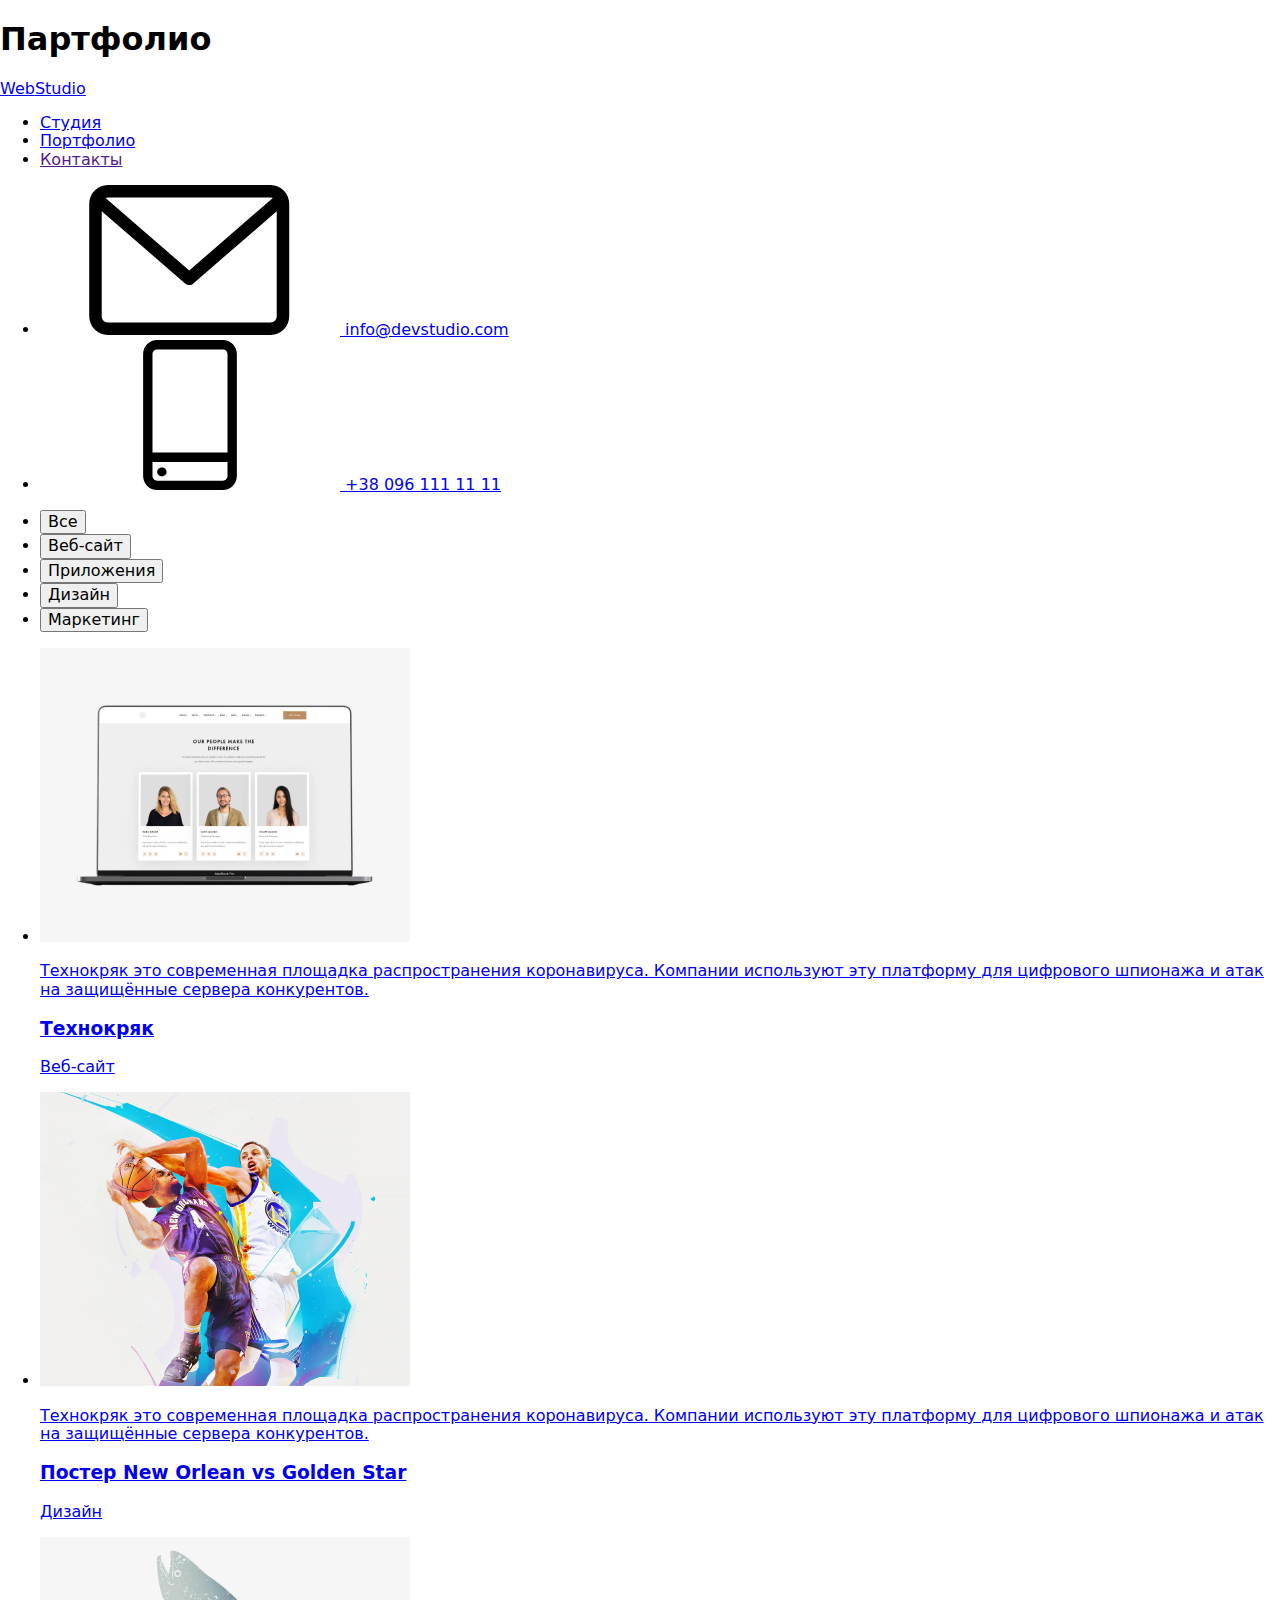
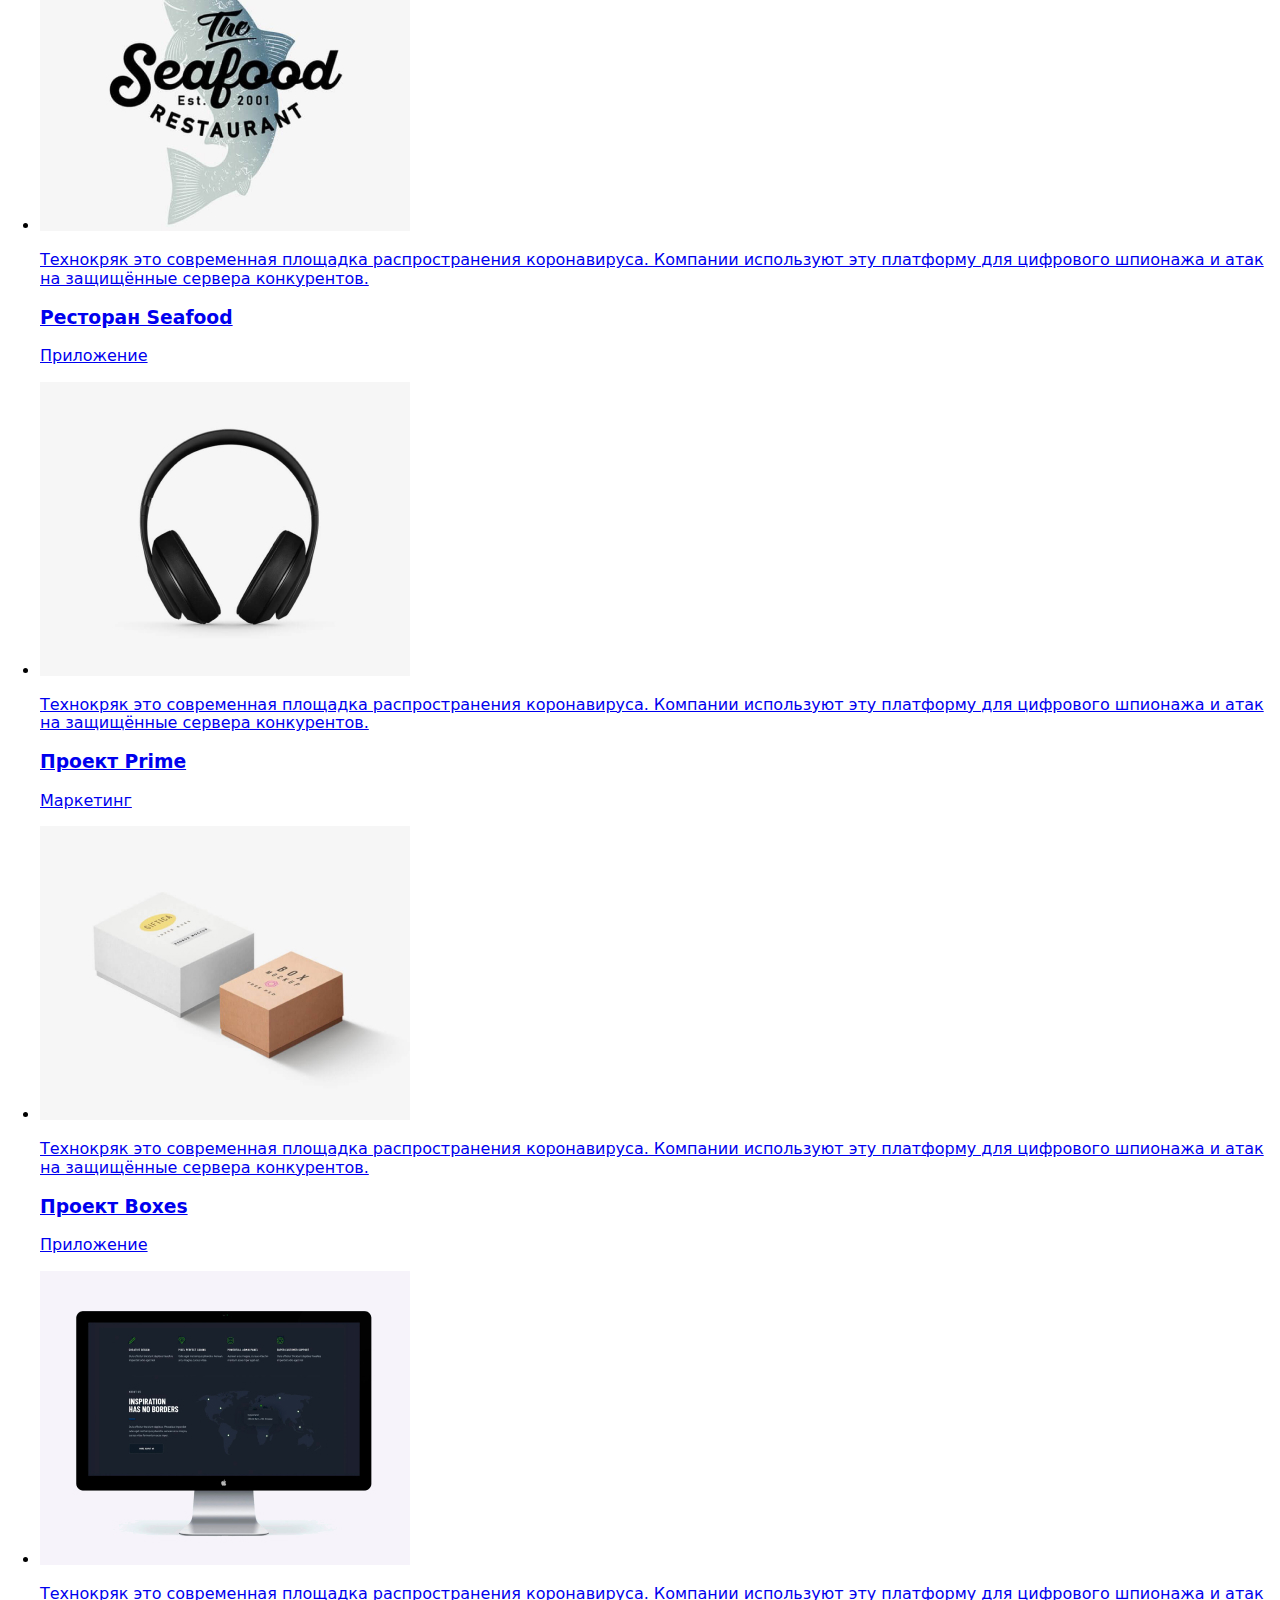
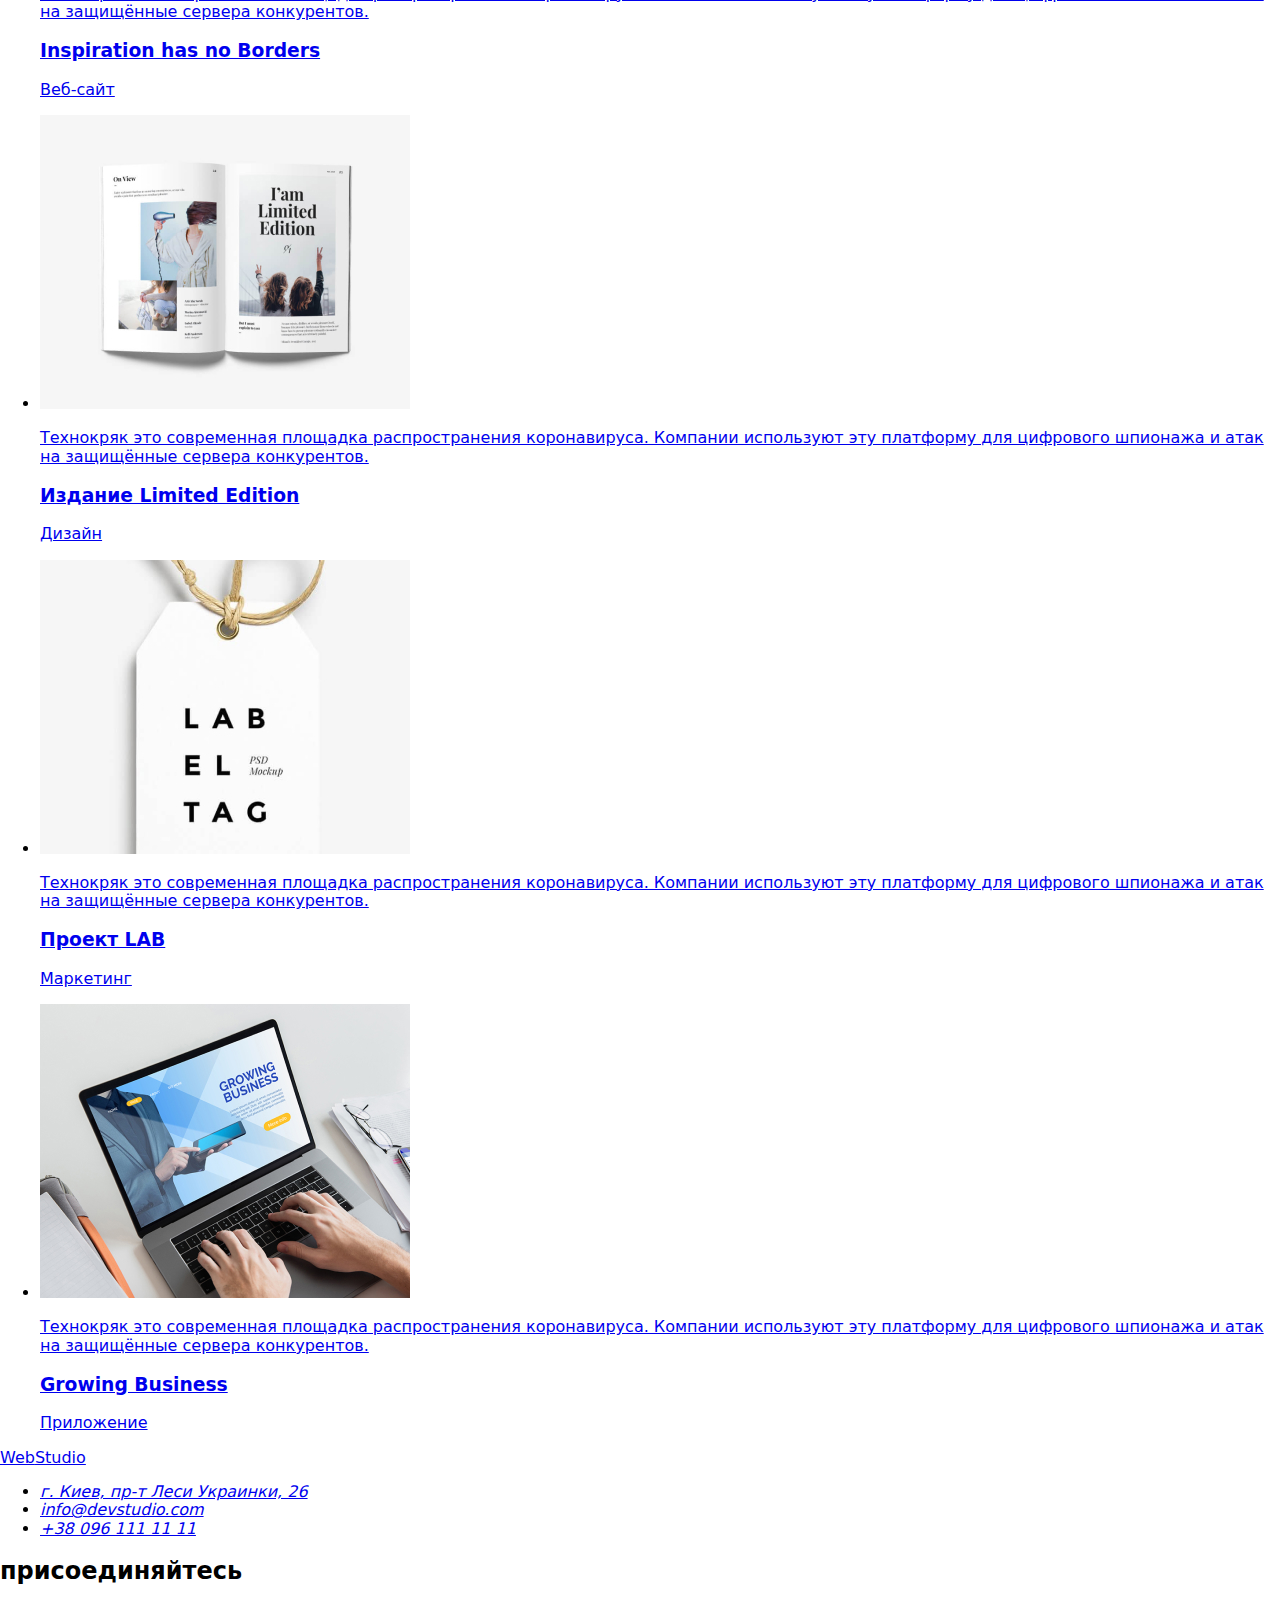
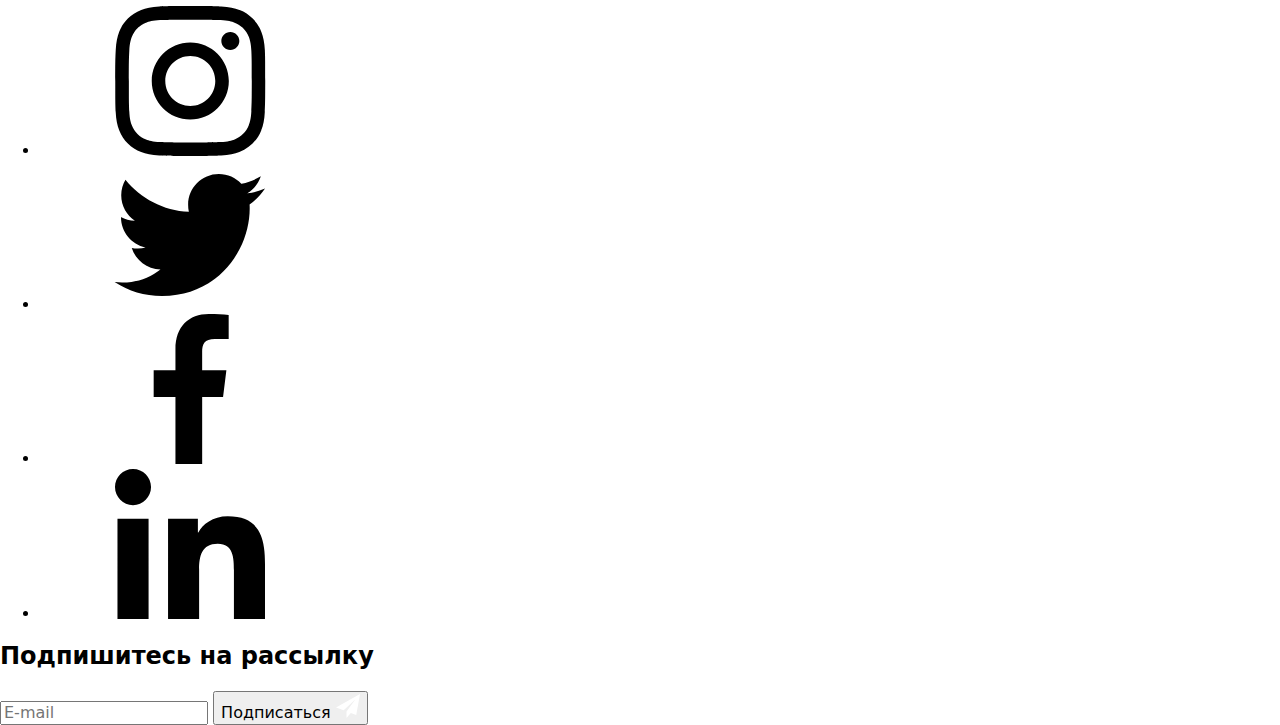
==== portfolio.html @ 93afac83 "1" ====
<!DOCTYPE html>
<html lang="ru">
  <head>
    <meta charset="UTF-8" />
    <meta http-equiv="X-UA-Compatible" content="IE=edge" />
    <meta name="viewport" content="width=device-width, initial-scale=1.0" />
    <title>Document</title>
    <link rel="preconnect" href="https://fonts.googleapis.com" />
    <link rel="preconnect" href="https://fonts.gstatic.com" crossorigin />
    <link
      href="https://fonts.googleapis.com/css2?family=Raleway:wght@700&family=Roboto:wght@400;500;700;900&display=swap"
      rel="stylesheet"
    />
    <link rel="preconnect" href="https://fonts.googleapis.com">
<link rel="preconnect" href="https://fonts.gstatic.com" crossorigin>
<link href="https://fonts.googleapis.com/css2?family=Raleway:wght@700&display=swap" rel="stylesheet">
<link rel="stylesheet" href="./Normalize/modern-normalize.css">
    <link rel="stylesheet" href="./CSS/nain.css" />
  </head>
  <body class="body">
        <!--golova-->
        <header class="header-p ">
          <div class="container-header" >
                <nav class="navigation">
        <h1 class="hide">Партфолио </h1>
        <a class="logo" href="./index.html">
          <span class="web_color">Web</span
          ><span class="web_color-a">Studio</span></a>
          <ul class="navig_sait list">
            <li class="head"><a href="./index.html">Студия</a></li>
            <li class="head border-b "><a href="./portfolio.html" class="navig-sait current">Портфолио</a></li>
            <li class="head"><a href="">Контакты</a></li>
          </ul>
          <ul class="contakts list">
            <div class="mail-phone">
            <li class="contakt">
              <a  href="info@devstudio.com">
                <svg class="head-svg-mail">
                  <use href="./image/symbol-defs-phone-mail.svg#icon-envelope"></use>
                </svg>
                info@devstudio.com</a>
            </li></div>
            <div class="mail-phone">
              <li class="contakt">
              <a href=":tel:+380961111111">
                <svg class="head-svg-phone">
                  <use href="./image/symbol-defs-phone-mail.svg#icon-smartphone"></use>
                </svg>
                +38 096 111 11 11</a>
            </li></div>
          </ul>
      </nav>
    </div>
    </header>
    <main>
      <!--навигация -->
      <section class="botton-image">
        <div class="container-button ">
          <ul class="botton-nav-portfolio list">
            <li><button  type="button" class="port-nav-oll bordr">Все</button></li>
            <li><button  type="button" class="port-nav-web bordr">Веб-сайт</button></li>
            <li><button  type="button" class="port-nav-application bordr">Приложения</button></li>
            <li><button  type="button" class="port-nav-design bordr">Дизайн</button></li>
            <li><button  type="button" class="port-nav-marketing bordr">Маркетинг</button></li>
          </ul>
        </div>
       <div class="container-img">
        <!--секция с картинками-->
        <ul class="imagi-partfolio list">
          <li class="other">
            <div>
            <a class="other-a" href="#">
                <div class="image-fone-portfolio"><img class="booton-image" src="./portfolio-img/img(3).jpg"
                alt=" откроытый ноутбук с открытой страничкой"
              /> 
              <p class="image-portfolio-list-a-p">
                  Технокряк это современная площадка
                   распространения коронавируса. 
                   Компании используют эту платформу
                    для цифрового шпионажа и атак на 
                    защищённые сервера конкурентов.</p> 
                
                          </div>
            <div class="image-div-red">
              <h3 class="name-img" >Технокряк</h3>
              <p>Веб-сайт</p></a
            ></div>
          </div>
          </li>
          <li class="other">
            <a class="other-a" href="#">
              <div class="image-fone-portfolio">
              <img class="booton-image" src="./portfolio-img/img(4).jpg"
                alt=" два баскетболиста с мячем"
              /><p class="image-portfolio-list-a-p">
                  Технокряк это современная площадка
                   распространения коронавируса. 
                   Компании используют эту платформу
                    для цифрового шпионажа и атак на 
                    защищённые сервера конкурентов.</p> </div>
              <div class="image-div-red"><h3 class="name-img" >Постер New Orlean vs Golden Star</h3>
              <p>Дизайн</p></a
            >
            </div>
          </li>
          <li class="other">
            <a class="other-a" href="#">
              <div class="image-fone-portfolio">
              <img class="booton-image" src="./portfolio-img/img(5).jpg" alt="рыба с надписями" />
<p class="image-portfolio-list-a-p">
                  Технокряк это современная площадка
                   распространения коронавируса. 
                   Компании используют эту платформу
                    для цифрового шпионажа и атак на 
                    защищённые сервера конкурентов.</p> </div>
              <div class="image-div-red"><h3 class="name-img" >Ресторан Seafood</h3>
              <p class="class-img">Приложение</p></a
            >
            </div>
          </li>
          <li class="other">
            <a class="other-a" href="#">
              <div class="image-fone-portfolio">
              <img class="booton-image"  src="./portfolio-img/img(6).jpg" alt="наушники" />
              <p class="image-portfolio-list-a-p">
                  Технокряк это современная площадка
                   распространения коронавируса. 
                   Компании используют эту платформу
                    для цифрового шпионажа и атак на 
                    защищённые сервера конкурентов.</p> </div>
              <div class="image-div-red">
                <h3 class="name-img" >Проект Prime</h3>
              <p class="class-img">Маркетинг</p></a
            >
            </div>
          </li>
          <li class="other">
            <a class="other-a" href="#">
              <div class="image-fone-portfolio">
              <img class="booton-image"  src="./portfolio-img/img(7).jpg" alt="две коробочки" />
<p class="image-portfolio-list-a-p">
                  Технокряк это современная площадка
                   распространения коронавируса. 
                   Компании используют эту платформу
                    для цифрового шпионажа и атак на 
                    защищённые сервера конкурентов.</p> </div>
             <div class="image-div-red">  <h3 class="name-img" >Проект Boxes</h3>
              <p class="class-img">Приложение</p></a
            >
            </div>
          </li>
          <li class="other">
            <a class="other-a" href="#">
              <div class="image-fone-portfolio">
              <img class="booton-image"  src="./portfolio-img/img(8).jpg" alt="включенный манитор" />
<p class="image-portfolio-list-a-p">
                  Технокряк это современная площадка
                   распространения коронавируса. 
                   Компании используют эту платформу
                    для цифрового шпионажа и атак на 
                    защищённые сервера конкурентов.</p> </div>
              <div class="image-div-red"><h3 class="name-img" >Inspiration has no Borders</h3>
              <p class="class-img">Веб-сайт</p></a
            >
            </div>
          </li>
          <li class="other">
            <a class="other-a" href="#">
              <div class="image-fone-portfolio">
              <img class="booton-image"  src="./portfolio-img/img(9).jpg" alt="открытая книжка" />
<p class="image-portfolio-list-a-p">
                  Технокряк это современная площадка
                   распространения коронавируса. 
                   Компании используют эту платформу
                    для цифрового шпионажа и атак на 
                    защищённые сервера конкурентов.</p> </div>
              <div class="image-div-red"><h3 class="name-img" >Издание Limited Edition</h3>
              <p class="class-img">Дизайн</p></a
            >
            </div>
          </li>
          <li class="other">
            <a class="other-a" href="#">
              <div class="image-fone-portfolio">
              <img   src="./portfolio-img/img(10).jpg" alt="бирка с надписью" />
              <p class="image-portfolio-list-a-p">
                  Технокряк это современная площадка
                   распространения коронавируса. 
                   Компании используют эту платформу
                    для цифрового шпионажа и атак на 
                    защищённые сервера конкурентов.</p> </div>
              <div class="image-div-red"><h3 class="name-img" >Проект LAB</h3>
              <p class="class-img">Маркетинг</p></a
            >
            </div>
          </li>
          <li class="other">
            <a class="other-a" href="#">
              <div class="image-fone-portfolio">
              <img class="booton-image" src="./portfolio-img/img(11).jpg"
                alt="на открытом ноутбуке набирают текст"
              /><p class="image-portfolio-list-a-p">
                  Технокряк это современная площадка
                   распространения коронавируса. 
                   Компании используют эту платформу
                    для цифрового шпионажа и атак на 
                    защищённые сервера конкурентов.</p> </div>
              <div class="image-div-red"><h3 class="name-img" >Growing Business</h3>
              <p class="class-img">Приложение</p></a
            >
            </div>
          </li>
        </ul>
      </div>
      </section>
    </main>
    <footer class="footer">
      <div class="container-footer">
      <div class="footer-adres">
        <a class="logo-fot" href="./index.html"
          ><span class="web_color">Web</span
          ><span class="web_color-b">Studio</span></a
        >
        <address class="adres-foot">
                    <ul class="footer-ul">
            <li class="adres-list">
              <a class="adress" href="г.Киев,пр-тЛесиУкраинки,26"
                >г. Киев, пр-т Леси Украинки, 26</a
              >
            </li>
            <li class="activ adres-list">
              <a class="mail" href="info@devstudio.com">info@devstudio.com</a>
            </li>
            <li class="activ">
              <a class="telephone" href=":tel:+380961111111"
                >+38 096 111 11 11</a
              >
            </li>
          </ul>
        </address>
      </div>
      <div class="social-network ">
        <h2 class="social-network-h2">присоединяйтесь</h2>
        <ul class="social-network-list">
          <li class="social-network-list-item">
            <a class="social-network-list-item-a" target="blanc" rel="noopener nofollow" href="https://www.instagram.com/?hl=ru">
              <svg class="social-network-list-item-svg">
                <use href="./image/symbol-defs-social-network-dark.svg#icon-instagram"></use>
              </svg>
            </a>
          </li>
          <li class="social-network-list-item">
            <a class="social-network-list-item-a" target="blanc" rel="noopener nofollow" href="https://twitter.com/?lang=ru">
              <svg class="social-network-list-item-svg">
                <use href="./image/symbol-defs-social-network-dark.svg#icon-twitter"></use>
              </svg>
            </a>
          </li>
          <li class="social-network-list-item">
            <a class="social-network-list-item-a" target="blanc" rel="noopener nofollow" href="https://www.facebook.com/">
              <svg class="social-network-list-item-svg">
                <use href="./image/symbol-defs-social-network-dark.svg#icon-facebook"></use>
              </svg>
            </a>
          </li>
          <li class="social-network-list-item">
            <a class="social-network-list-item-a" target="blanc" rel="noopener nofollow" href="https://ru.linkedin.com/">
              <svg class="social-network-list-item-svg">
                <use href="./image/symbol-defs-social-network-dark.svg#icon-linkedin"></use>
              </svg>
            </a>
          </li>
        </ul>
      </div>
      <div class="subscribe-to-the-newsletter">
        <h2 class="subscribe-to-the-newsletter-h2">Подпишитесь на рассылку</h2>
        <form  autocomplete="on">
          <input class="subscribe-to-the-newsletter-input" type="email" name="mail" id="mail" placeholder="E-mail">
          <label for="mail"> 
            <button class="subscribe-to-the-newsletter-button" type="button">Подписаться
             <svg class="subscribe-to-the-newsletter-svg" width="24px" height="24px">
               <use href="./image/symbol-defs-button-hover.svg#icon-icon-send-1"></use>
             </svg></button></label></form>
        
      </div>
        <!-- <ul class="social-network-list">
          <li class="social-network-iten">
            <button class="social-network-button">
              <svg class="social-network-svg" >
                <use href="./image/symbol-defs-social-network-dark.svg#icon-instagram"></use>
              </svg>
            </button>
          </li>
          <li class="social-network-iten">
            <button class="social-network-button">
              <svg class="social-network-svg ">
                <use href="./image/symbol-defs-social-network-dark.svg#icon-twitter"></use>
              </svg>
            </button>
          </li>
          <li class="social-network-iten">
            <button class="social-network-button">
              <svg class="social-network-svg ">
                <use href="./image/symbol-defs-social-network-dark.svg#icon-facebook"></use>
              </svg>
            </button>
          </li>
          <li class="social-network-iten">
            <button class="social-network-button">
              <svg class="social-network-svg ">
                <use href="./image/symbol-defs-social-network-dark.svg#icon-linkedin"></use>
              </svg>
            </button>
          </li>
        </ul> -->
      </div>
    </div> </footer>
  </body>
</html>
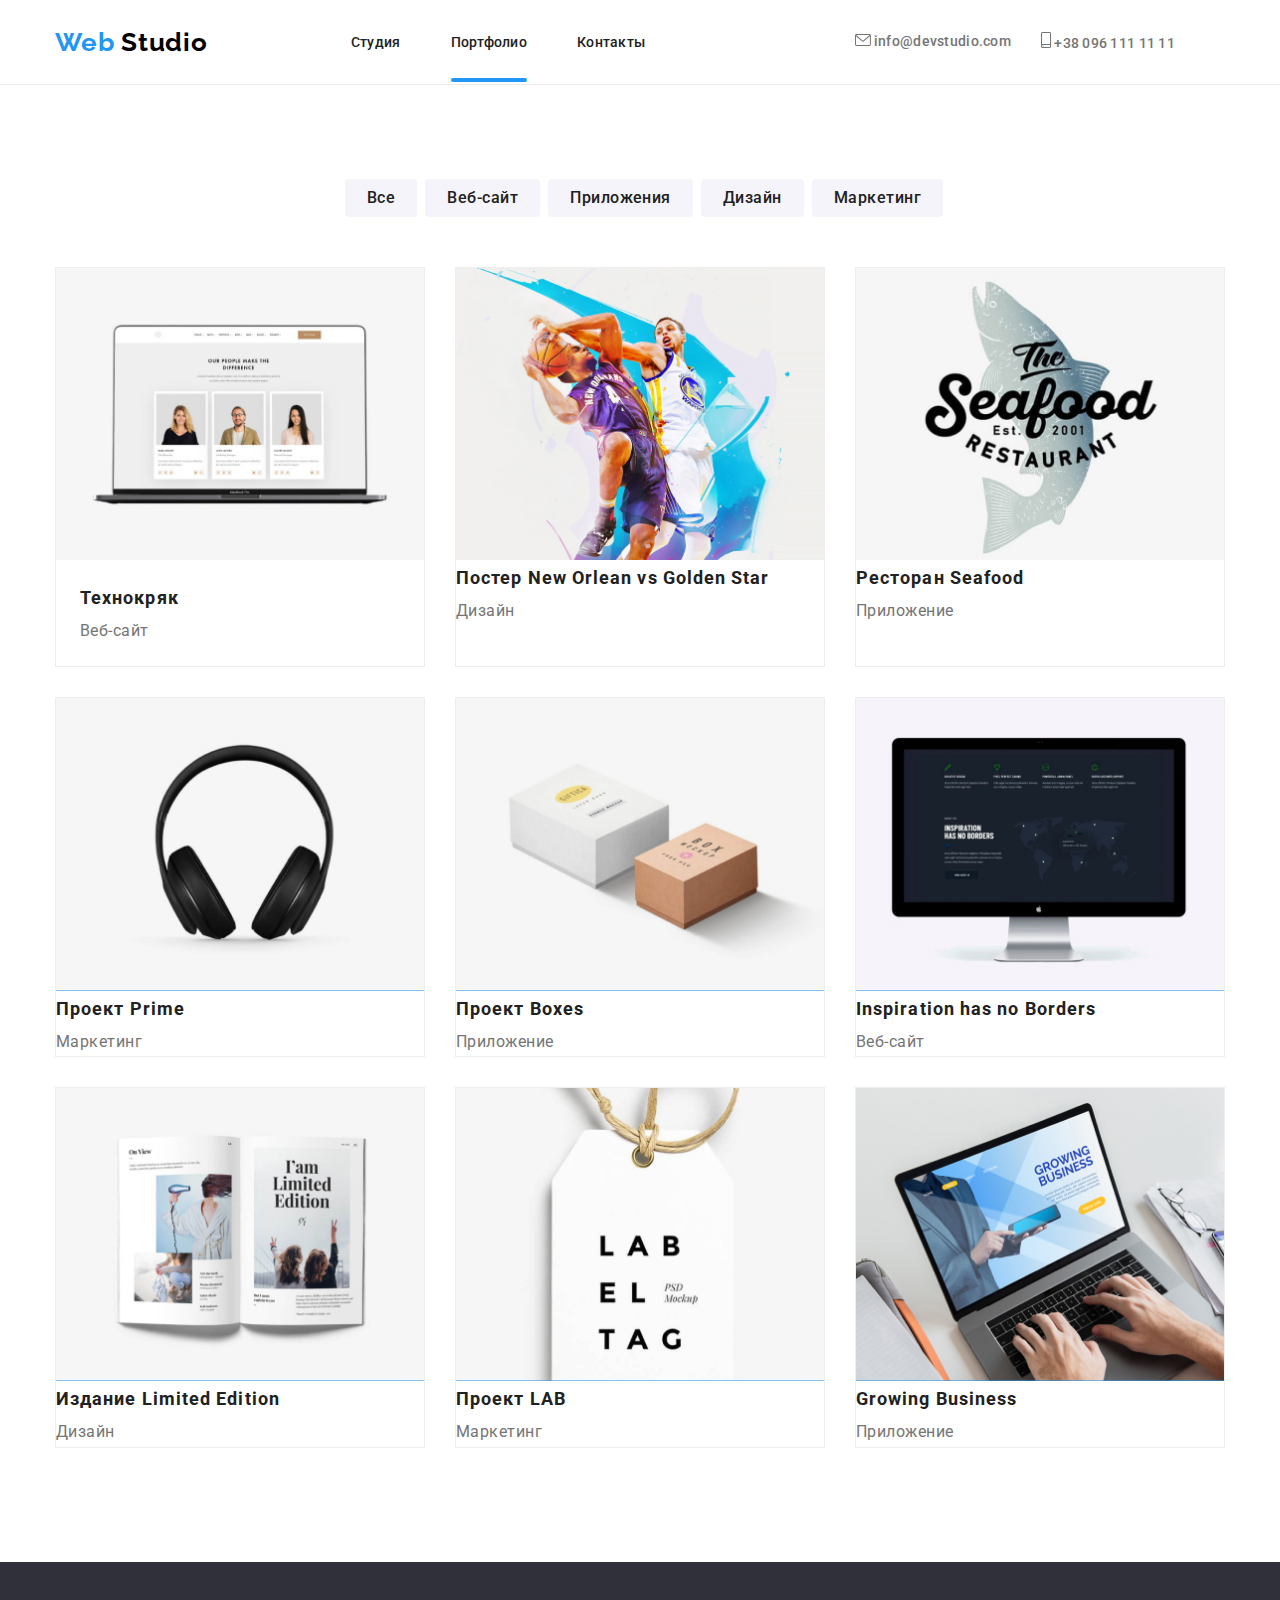
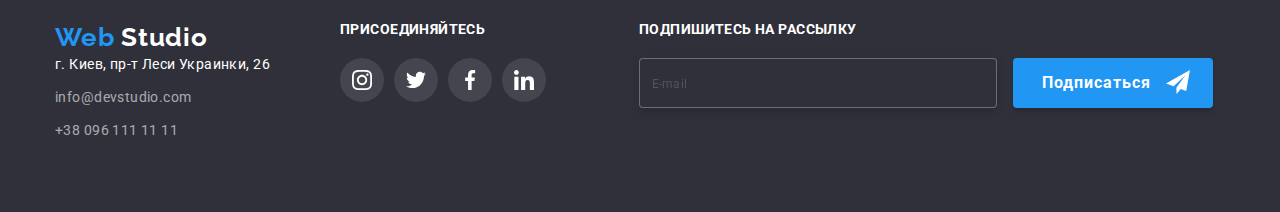
==== commit 98c6e35b: "5" ====
--- a/portfolio.html
+++ b/portfolio.html
@@ -15,35 +15,55 @@
 <link rel="preconnect" href="https://fonts.gstatic.com" crossorigin>
 <link href="https://fonts.googleapis.com/css2?family=Raleway:wght@700&display=swap" rel="stylesheet">
 <link rel="stylesheet" href="./Normalize/modern-normalize.css">
-    <link rel="stylesheet" href="./CSS/nain.css" />
+<link rel="stylesheet" href="./css/main.min.css">
+    
   </head>
   <body class="body">
         <!--golova-->
-        <header class="header-p ">
+                <header class="header_portfolio">
+                  <!-- class="header-p -->
           <div class="container-header" >
-                <nav class="navigation">
-        <h1 class="hide">Партфолио </h1>
-        <a class="logo" href="./index.html">
-          <span class="web_color">Web</span
-          ><span class="web_color-a">Studio</span></a>
-          <ul class="navig_sait list">
-            <li class="head"><a href="./index.html">Студия</a></li>
-            <li class="head border-b "><a href="./portfolio.html" class="navig-sait current">Портфолио</a></li>
-            <li class="head"><a href="">Контакты</a></li>
+             <!-- ccontainer-header -->
+                <nav class="header__navigation">
+                  <!-- class="navigation -->
+        <h1 class="header__hide">Партфолио </h1>
+        <!-- class="hide" -->
+        <a class="header__logo" href="./index.html">
+          <!-- class="logo" -->
+          <span class="logo__color">Web</span>
+          <!-- class="web_color" -->
+          <span class="logo__color-a">Studio</span></a>
+          <!-- class="web_color-a -->
+          <ul class="header__navigation-list list">
+            <!-- class="navig_sait list" -->
+            <li class="navigation-list__item"><a href="./index.html">Студия</a></li>
+            <!-- class="head" -->
+            <li class="navigation-list__item border-a "><a href="./portfolio.html" class="navig-sait current">Портфолио</a></li>
+            <!-- class="head border-b "><" -->
+            <li class="navigation-list__item"><a href="">Контакты</a></li>
+            <!-- class="head" -->
           </ul>
-          <ul class="contakts list">
-            <div class="mail-phone">
-            <li class="contakt">
+
+          <ul class="header-contakts__list list">
+            <!-- class="contakts list" -->
+            <div class="contakts__wrapper">
+              <!-- class="mail-phone" -->
+            <li class="header-contakts__contakt-item">
+              <!-- class="contakt" -->
               <a  href="info@devstudio.com">
                 <svg class="head-svg-mail">
+                  <!-- class="head-svg-mail" -->
                   <use href="./image/symbol-defs-phone-mail.svg#icon-envelope"></use>
                 </svg>
                 info@devstudio.com</a>
             </li></div>
-            <div class="mail-phone">
-              <li class="contakt">
+            <div class="contakts__wrapper">
+              <!-- class="mail-phone" -->
+              <li  class="header-contakts__contakt-item">
+                <!-- class="contakt" -->
               <a href=":tel:+380961111111">
                 <svg class="head-svg-phone">
+                  <!-- class="head-svg-phone" -->
                   <use href="./image/symbol-defs-phone-mail.svg#icon-smartphone"></use>
                 </svg>
                 +38 096 111 11 11</a>
@@ -54,26 +74,39 @@
     </header>
     <main>
       <!--навигация -->
-      <section class="botton-image">
-        <div class="container-button ">
-          <ul class="botton-nav-portfolio list">
-            <li><button  type="button" class="port-nav-oll bordr">Все</button></li>
-            <li><button  type="button" class="port-nav-web bordr">Веб-сайт</button></li>
-            <li><button  type="button" class="port-nav-application bordr">Приложения</button></li>
-            <li><button  type="button" class="port-nav-design bordr">Дизайн</button></li>
-            <li><button  type="button" class="port-nav-marketing bordr">Маркетинг</button></li>
-          </ul>
+      <section class="section__filter-button">
+        <!-- class="botton-image" -->
+        <div class="container-filter-button">
+          <!-- class="container-button " -->
+          <ul class="filter-button__list list">
+            <!-- class="botton-nav-portfolio list" -->
+            <li ><button  type="button" class="filter-button__item border">Все</button></li>
+            <li ><button  type="button" class="filter-button__item border">Веб-сайт</button></li>
+            <li><button  type="button" class="filter-button__item border">Приложения</button></li>
+            <li ><button  type="button" class="filter-button__item border">Дизайн</button></li>
+            <li ><button  type="button" class="filter-button__item border">Маркетинг</button></li>
+                      </ul>
         </div>
-       <div class="container-img">
+       <div class="container-cartridge">
+        <!-- class="container-img" -->
         <!--секция с картинками-->
-        <ul class="imagi-partfolio list">
-          <li class="other">
-            <div>
-            <a class="other-a" href="#">
-                <div class="image-fone-portfolio"><img class="booton-image" src="./portfolio-img/img(3).jpg"
+        <ul class="cartridge__list list">
+          <!-- class="imagi-partfolio list" -->
+          <li class="cartridge__item">
+            <!-- class="other" -->
+            <div> 
+            <a class="cartridge__link" href="#">
+              <!-- class="other-a"  -->
+                <div class="image-fone-portfolio">
+                  <!-- class="image-fone-portfolio" -->
+                  <img class="cartridge__picture" 
+                
+                  src="./portfolio-img/img(3).jpg"
                 alt=" откроытый ноутбук с открытой страничкой"
               /> 
-              <p class="image-portfolio-list-a-p">
+              <!--      <img class="booton-image"   -->
+              <p class="cartridge__text">
+                <!-- class="image-portfolio-list-a-p" -->
                   Технокряк это современная площадка
                    распространения коронавируса. 
                    Компании используют эту платформу
@@ -81,132 +114,216 @@
                     защищённые сервера конкурентов.</p> 
                 
                           </div>
-            <div class="image-div-red">
-              <h3 class="name-img" >Технокряк</h3>
-              <p>Веб-сайт</p></a
+            <div class="image__div">
+              <!-- class="image-div-red" -->
+              <h3 class="cartridge__name" 
+              >Технокряк</h3>
+              <!-- <h3 class="name-img"  -->
+              <p class="ccartridge-picture__text" >Веб-сайт</p></a
             ></div>
           </div>
           </li>
-          <li class="other">
-            <a class="other-a" href="#">
-              <div class="image-fone-portfolio">
-              <img class="booton-image" src="./portfolio-img/img(4).jpg"
+          <li class="cartridge__item">
+            <!-- class="other" -->
+            <a class="cartridge__link" href="#">
+              <!-- class="other-a" -->
+              <div class="image-fone-portfolio">
+                <!-- class="image-fone-portfolio" -->
+              <img class="cartridge__picture" src="./portfolio-img/img(4).jpg"
                 alt=" два баскетболиста с мячем"
-              /><p class="image-portfolio-list-a-p">
-                  Технокряк это современная площадка
-                   распространения коронавируса. 
-                   Компании используют эту платформу
-                    для цифрового шпионажа и атак на 
-                    защищённые сервера конкурентов.</p> </div>
-              <div class="image-div-red"><h3 class="name-img" >Постер New Orlean vs Golden Star</h3>
-              <p>Дизайн</p></a
-            >
-            </div>
-          </li>
-          <li class="other">
-            <a class="other-a" href="#">
-              <div class="image-fone-portfolio">
-              <img class="booton-image" src="./portfolio-img/img(5).jpg" alt="рыба с надписями" />
-<p class="image-portfolio-list-a-p">
-                  Технокряк это современная площадка
-                   распространения коронавируса. 
-                   Компании используют эту платформу
-                    для цифрового шпионажа и атак на 
-                    защищённые сервера конкурентов.</p> </div>
-              <div class="image-div-red"><h3 class="name-img" >Ресторан Seafood</h3>
-              <p class="class-img">Приложение</p></a
-            >
-            </div>
-          </li>
-          <li class="other">
-            <a class="other-a" href="#">
-              <div class="image-fone-portfolio">
-              <img class="booton-image"  src="./portfolio-img/img(6).jpg" alt="наушники" />
-              <p class="image-portfolio-list-a-p">
-                  Технокряк это современная площадка
-                   распространения коронавируса. 
-                   Компании используют эту платформу
-                    для цифрового шпионажа и атак на 
-                    защищённые сервера конкурентов.</p> </div>
-              <div class="image-div-red">
-                <h3 class="name-img" >Проект Prime</h3>
-              <p class="class-img">Маркетинг</p></a
-            >
-            </div>
-          </li>
-          <li class="other">
-            <a class="other-a" href="#">
-              <div class="image-fone-portfolio">
-              <img class="booton-image"  src="./portfolio-img/img(7).jpg" alt="две коробочки" />
-<p class="image-portfolio-list-a-p">
-                  Технокряк это современная площадка
-                   распространения коронавируса. 
-                   Компании используют эту платформу
-                    для цифрового шпионажа и атак на 
-                    защищённые сервера конкурентов.</p> </div>
-             <div class="image-div-red">  <h3 class="name-img" >Проект Boxes</h3>
-              <p class="class-img">Приложение</p></a
-            >
-            </div>
-          </li>
-          <li class="other">
-            <a class="other-a" href="#">
-              <div class="image-fone-portfolio">
-              <img class="booton-image"  src="./portfolio-img/img(8).jpg" alt="включенный манитор" />
-<p class="image-portfolio-list-a-p">
-                  Технокряк это современная площадка
-                   распространения коронавируса. 
-                   Компании используют эту платформу
-                    для цифрового шпионажа и атак на 
-                    защищённые сервера конкурентов.</p> </div>
-              <div class="image-div-red"><h3 class="name-img" >Inspiration has no Borders</h3>
-              <p class="class-img">Веб-сайт</p></a
-            >
-            </div>
-          </li>
-          <li class="other">
-            <a class="other-a" href="#">
-              <div class="image-fone-portfolio">
-              <img class="booton-image"  src="./portfolio-img/img(9).jpg" alt="открытая книжка" />
-<p class="image-portfolio-list-a-p">
-                  Технокряк это современная площадка
-                   распространения коронавируса. 
-                   Компании используют эту платформу
-                    для цифрового шпионажа и атак на 
-                    защищённые сервера конкурентов.</p> </div>
-              <div class="image-div-red"><h3 class="name-img" >Издание Limited Edition</h3>
-              <p class="class-img">Дизайн</p></a
-            >
-            </div>
-          </li>
-          <li class="other">
-            <a class="other-a" href="#">
-              <div class="image-fone-portfolio">
+              />
+              <!-- <img class="booton-image" -->
+              <p class="cartridge__text">
+                <!-- class="image-portfolio-list-a-p" -->
+                  Технокряк это современная площадка
+                   распространения коронавируса. 
+                   Компании используют эту платформу
+                    для цифрового шпионажа и атак на 
+                    защищённые сервера конкурентов.</p> </div>
+              <div class="image-div-red">
+                <!-- class="image-div-red" -->
+                <h3 class="cartridge__name" >Постер New Orlean vs Golden Star</h3>
+                <!-- class="name-img" -->
+              <p class="ccartridge-picture__text">Дизайн</p>
+                <!-- class="class-img" -->
+              </a
+            >
+            </div>
+          </li>
+          <li class="cartridge__item">
+            <!-- class="other" -->
+            <a class="cartridge__link" href="#">
+              <!-- class="other-a" -->
+              <div class="image-fone-portfolio">
+                <!-- class="image-fone-portfolio" -->
+              <img class="cartridge__picture" src="./portfolio-img/img(5).jpg" alt="рыба с надписями" />
+              <!-- <img class="booton-image" -->
+                 <p class="cartridge__text">
+                  <!-- class="image-portfolio-list-a-p" -->
+                  Технокряк это современная площадка
+                   распространения коронавируса. 
+                   Компании используют эту платформу
+                    для цифрового шпионажа и атак на 
+                    защищённые сервера конкурентов.</p> </div>
+              <div class="image-div-red">
+                <!-- class="image-div-red" -->
+                <h3 class="cartridge__name" >
+                  <!-- class="name-img"  -->
+                  Ресторан Seafood</h3>
+              <p class="ccartridge-picture__text">
+                <!-- class="class-img" -->
+                Приложение</p></a
+            >
+            </div>
+          </li>
+          <li class="cartridge__item"> 
+            <!-- class="other"            -->
+            <a class="cartridge__link" href="#">
+              <!-- class="other-a" -->
+              <div class="image-fone-portfolio">
+                <!-- class="image-fone-portfolio" -->
+              <img class="cartridge__picture"  src="./portfolio-img/img(6).jpg" alt="наушники" />
+              <!-- class="booton-image"  -->
+              <p class="cartridge__text">
+<!-- class="image-portfolio-list-a-p" -->
+                  Технокряк это современная площадка
+                   распространения коронавируса. 
+                   Компании используют эту платформу
+                    для цифрового шпионажа и атак на 
+                    защищённые сервера конкурентов.</p> </div>
+              <div class="image-div-red">
+<!-- class="image-div-red" -->
+                <h3 class="cartridge__name" >Проект Prime</h3>
+<!-- class="name-img"  -->
+              <p class="ccartridge-picture__text">Маркетинг</p>
+              <!-- class="class-img" -->
+              </a
+            >
+            </div>
+          </li>
+          <li class="cartridge__item">
+            <!-- class="other" -->
+            <a class="cartridge__link" href="#">
+              <!-- class="other-a" -->
+              <div class="image-fone-portfolio">
+                <!-- class="image-fone-portfolio" -->
+              <img class="cartridge__picture"  src="./portfolio-img/img(7).jpg" alt="две коробочки" />
+<!-- class="booton-image"  -->
+<p class="cartridge__text">
+<!-- class="image-portfolio-list-a-p" -->
+                  Технокряк это современная площадка
+                   распространения коронавируса. 
+                   Компании используют эту платформу
+                    для цифрового шпионажа и атак на 
+                    защищённые сервера конкурентов.</p> </div>
+             <div class="image-div-red">  
+<!-- class="image-div-red" -->
+               <h3 class="cartridge__name" >Проект Boxes</h3>
+<!-- class="name-img"  -->
+              <p class="ccartridge-picture__text">Приложение</p>
+              <!-- class="class-img" -->
+              </a
+            >
+            </div>
+          </li>
+          <li class="cartridge__item">
+            <!-- class="other" -->
+            <a class="cartridge__link" href="#">
+              <!-- class="other-a" -->
+              <div class="image-fone-portfolio">
+                <!-- class="image-fone-portfolio" -->
+              <img class="cartridge__picture"  src="./portfolio-img/img(8).jpg" alt="включенный манитор" />
+<!-- class="booton-image"  -->
+<p class="cartridge__text">
+<!-- class="image-portfolio-list-a-p" -->
+                  Технокряк это современная площадка
+                   распространения коронавируса. 
+                   Компании используют эту платформу
+                    для цифрового шпионажа и атак на 
+                    защищённые сервера конкурентов.</p> </div>
+              <div class="image-div-red">
+<!-- class="image-div-red" -->
+                <h3 class="cartridge__name" >Inspiration has no Borders</h3>
+<!-- class="name-img"  -->
+              <p class="ccartridge-picture__text">Веб-сайт</p>
+              <!-- class="class-img" -->
+              </a
+            >
+            </div>
+          </li>
+          <li class="cartridge__item">
+            <!-- class="other" -->
+            <a class="cartridge__link" href="#">
+              <!-- class="other-a" -->
+              <div class="image-fone-portfolio">
+                <!-- class="image-fone-portfolio" -->
+              <img class="cartridge__picture"  src="./portfolio-img/img(9).jpg" alt="открытая книжка" />
+<!-- class="booton-image"  -->
+<p class="cartridge__text">
+<!-- class="image-portfolio-list-a-p" -->
+                  Технокряк это современная площадка
+                   распространения коронавируса. 
+                   Компании используют эту платформу
+                    для цифрового шпионажа и атак на 
+                    защищённые сервера конкурентов.</p> </div>
+              <div class="image-div-red">
+<!-- class="image-div-red" -->
+                <h3 class="cartridge__name" >Издание Limited Edition</h3>
+<!-- class="name-img"  -->
+              <p class="ccartridge-picture__text">Дизайн</p>
+              <!-- class="class-img" -->
+              </a
+            >
+            </div>
+          </li>
+          <li class="cartridge__item">
+            <!-- class="other" -->
+            <a class="cartridge__link" href="#">
+              <!-- class="other-a" -->
+              <div class="image-fone-portfolio">
+                <!-- class="image-fone-portfolio" -->
               <img   src="./portfolio-img/img(10).jpg" alt="бирка с надписью" />
-              <p class="image-portfolio-list-a-p">
-                  Технокряк это современная площадка
-                   распространения коронавируса. 
-                   Компании используют эту платформу
-                    для цифрового шпионажа и атак на 
-                    защищённые сервера конкурентов.</p> </div>
-              <div class="image-div-red"><h3 class="name-img" >Проект LAB</h3>
-              <p class="class-img">Маркетинг</p></a
-            >
-            </div>
-          </li>
-          <li class="other">
-            <a class="other-a" href="#">
-              <div class="image-fone-portfolio">
-              <img class="booton-image" src="./portfolio-img/img(11).jpg"
-                alt="на открытом ноутбуке набирают текст"
-              /><p class="image-portfolio-list-a-p">
-                  Технокряк это современная площадка
-                   распространения коронавируса. 
-                   Компании используют эту платформу
-                    для цифрового шпионажа и атак на 
-                    защищённые сервера конкурентов.</p> </div>
-              <div class="image-div-red"><h3 class="name-img" >Growing Business</h3>
-              <p class="class-img">Приложение</p></a
+<!-- class="booton-image"  -->
+              <p class="cartridge__text">
+<!-- class="image-portfolio-list-a-p" -->
+                  Технокряк это современная площадка
+                   распространения коронавируса. 
+                   Компании используют эту платформу
+                    для цифрового шпионажа и атак на 
+                    защищённые сервера конкурентов.</p>
+                   </div>
+              <div class="image-div-red">
+                <!-- class="image-div-red" -->
+                <h3 class="cartridge__name" >Проект LAB</h3>
+<!-- class="name-img"  -->
+              <p class="ccartridge-picture__text">Маркетинг</p>
+              <!-- class="class-img" -->
+              </a
+            >
+            </div>
+          </li>
+          <li class="cartridge__item">
+            <!-- class="other" -->
+            <a class="cartridge__link" href="#">
+              <!-- class="other-a" -->
+              <div class="image-fone-portfolio">
+                <!-- class="image-fone-portfolio" -->
+              <img class="cartridge__picture" src="./portfolio-img/img(11).jpg" alt="на открытом ноутбуке набирают текст"/>
+<!-- class="booton-image"  -->
+              <p class="cartridge__text">
+                <!-- class="image-portfolio-list-a-p" -->
+                  Технокряк это современная площадка
+                   распространения коронавируса. 
+                   Компании используют эту платформу
+                    для цифрового шпионажа и атак на 
+                    защищённые сервера конкурентов.</p> </div>
+              <div class="image-div-red">
+                <!-- class="image-div-red" -->
+                <h3 class="cartridge__name" >Growing Business</h3>
+                <!-- class="name-img"  -->
+              <p class="ccartridge-picture__text">Приложение</p>
+              <!-- class="class-img" -->
+              </a
             >
             </div>
           </li>
@@ -215,71 +332,102 @@
       </section>
     </main>
     <footer class="footer">
+      <!-- class="footer" -->
       <div class="container-footer">
-      <div class="footer-adres">
-        <a class="logo-fot" href="./index.html"
-          ><span class="web_color">Web</span
-          ><span class="web_color-b">Studio</span></a
+        <!-- class="container-footer" -->
+      <div class="footer__adres">
+        <!-- class="footer-adres" -->
+        <a class="footer__logo" href="./index.html">
+          <!-- <a class="logo-fot" -->
+          <span class="footer__web-color">Web</span>
+          <!-- <span class="web_color" -->
+          <span class="footer__web-color-b">Studio</span>
+          <!-- <span class="web_color-b" -->
+          </a
         >
-        <address class="adres-foot">
-                    <ul class="footer-ul">
-            <li class="adres-list">
+        <address class="footer__address">
+          <!-- class="adres-foot" -->
+                    <ul class="footer__list">
+                      <!-- class="footer-ul" -->
+            <li class="footer__item">
+              <!-- class="adres-list" -->
               <a class="adress" href="г.Киев,пр-тЛесиУкраинки,26"
-                >г. Киев, пр-т Леси Украинки, 26</a
-              >
+                >г. Киев, пр-т Леси Украинки, 26</a>
+                <!-- class="adress" -->
             </li>
-            <li class="activ adres-list">
-              <a class="mail" href="info@devstudio.com">info@devstudio.com</a>
+            <li class="activ footer__item">
+              <!-- class="activ adres-list" -->
+              <a class="footer-item__mail" href="info@devstudio.com">info@devstudio.com</a>
+              <!-- class="mail" -->
             </li>
-            <li class="activ">
-              <a class="telephone" href=":tel:+380961111111"
-                >+38 096 111 11 11</a
-              >
+            <li class="footer__item">
+              <!-- class="activ" -->
+              <a class="footer-item__telephone" href=":tel:+380961111111"
+                >+38 096 111 11 11</a>
+                <!-- class="telephone" -->
             </li>
           </ul>
         </address>
       </div>
-      <div class="social-network ">
-        <h2 class="social-network-h2">присоединяйтесь</h2>
-        <ul class="social-network-list">
-          <li class="social-network-list-item">
-            <a class="social-network-list-item-a" target="blanc" rel="noopener nofollow" href="https://www.instagram.com/?hl=ru">
-              <svg class="social-network-list-item-svg">
+      <div class="footer__social-network">
+        <!-- class="social-network" -->
+        <h2 class="footer__heading-social-network">присоединяйтесь</h2>
+        <!-- class="social-network-h2" -->
+        <ul class="footer-social-network__list">
+          <!-- class="social-network-list" -->
+          <li class="footer-social-network__item">
+            <!-- class="social-network-list-item" -->
+            <a class="footer-social-network__link" target="blanc" rel="noopener nofollow" href="https://www.instagram.com/?hl=ru">
+              <!-- class="social-network-list-item-a" -->
+              <svg class="footer-social-network__svg">
+                <!-- class="social-network-list-item-svg" -->
                 <use href="./image/symbol-defs-social-network-dark.svg#icon-instagram"></use>
               </svg>
             </a>
           </li>
-          <li class="social-network-list-item">
-            <a class="social-network-list-item-a" target="blanc" rel="noopener nofollow" href="https://twitter.com/?lang=ru">
-              <svg class="social-network-list-item-svg">
+          <li class="footer-social-network__item">
+           <!-- class="social-network-list-item" -->
+            <a class="footer-social-network__link" target="blanc" rel="noopener nofollow" href="https://twitter.com/?lang=ru">
+              <!-- class="social-network-list-item-a" -->
+              <svg class="footer-social-network__svg">
                 <use href="./image/symbol-defs-social-network-dark.svg#icon-twitter"></use>
               </svg>
             </a>
           </li>
-          <li class="social-network-list-item">
-            <a class="social-network-list-item-a" target="blanc" rel="noopener nofollow" href="https://www.facebook.com/">
-              <svg class="social-network-list-item-svg">
+          <li class="footer-social-network__item">
+           <!-- class="social-network-list-item" -->
+            <a class="footer-social-network__link" target="blanc" rel="noopener nofollow" href="https://www.facebook.com/">
+             <!-- class="social-network-list-item-a" -->
+              <svg class="footer-social-network__svg">
                 <use href="./image/symbol-defs-social-network-dark.svg#icon-facebook"></use>
               </svg>
             </a>
           </li>
-          <li class="social-network-list-item">
-            <a class="social-network-list-item-a" target="blanc" rel="noopener nofollow" href="https://ru.linkedin.com/">
-              <svg class="social-network-list-item-svg">
+          <li class="footer-social-network__item">
+            <!-- class="social-network-list-item" -->
+            <a class="footer-social-network__link" target="blanc" rel="noopener nofollow" href="https://ru.linkedin.com/">
+              <!-- class="social-network-list-item-a" -->
+              <svg class="footer-social-network__svg">
                 <use href="./image/symbol-defs-social-network-dark.svg#icon-linkedin"></use>
               </svg>
             </a>
           </li>
         </ul>
       </div>
-      <div class="subscribe-to-the-newsletter">
-        <h2 class="subscribe-to-the-newsletter-h2">Подпишитесь на рассылку</h2>
+      <div class="footer__subscribe-to-the-newsletter">
+        <!-- class="subscribe-to-the-newsletter" -->
+        <h2 class="footer__heading-subscribe">Подпишитесь на рассылку</h2>
+        <!-- class="subscribe-to-the-newsletter-h2" -->
         <form  autocomplete="on">
-          <input class="subscribe-to-the-newsletter-input" type="email" name="mail" id="mail" placeholder="E-mail">
+          <input class="footer__input-email" type="email" name="mail" id="mail" placeholder="E-mail">
+          <!-- class="subscribe-to-the-newsletter-input" -->
           <label for="mail"> 
-            <button class="subscribe-to-the-newsletter-button" type="button">Подписаться
+            <button class="footer__subscribe-button" type="button">
+              <!-- class="subscribe-to-the-newsletter-button" -->
+              Подписаться
              <svg class="subscribe-to-the-newsletter-svg" width="24px" height="24px">
-               <use href="./image/symbol-defs-button-hover.svg#icon-icon-send-1"></use>
+              <!-- class="subscribe-to-the-newsletter-svg" -->
+              <use href="./image/symbol-defs-button-hover.svg#icon-icon-send-1"></use>
              </svg></button></label></form>
         
       </div>
@@ -316,4 +464,4 @@
       </div>
     </div> </footer>
   </body>
-</html>+</html>
--- a/css/main.min.css
+++ b/css/main.min.css
@@ -0,0 +1,2 @@
+*,*::before,*::after{-webkit-box-sizing:border-box;box-sizing:border-box}html,body{margin:0px;padding:0px}html{-webkit-box-sizing:border-box;box-sizing:border-box}*,*::after,*::before{-webkit-box-sizing:inherit;box-sizing:inherit}h1,h2,h3,h4,h5,h6,p{margin:0}.list{list-style:none;padding:0;margin:0}.link{text-decoration:none;color:inherit}img{display:block;max-width:100%;height:auto}a{text-decoration:none}.body{font-family:Roboto, sans-serif;font-style:normal;background:#ffffff}ul{list-style:none}ul{color:#000;list-style:none}.container-header{width:1200px;padding-left:15px;padding-right:15px;margin-left:auto;margin-right:auto}.container__section-hero{width:1200px;padding-left:15px;padding-right:15px;margin-left:auto;margin-right:auto}.container__section-advantages{width:1200px;padding-left:15px;padding-right:15px;margin-left:auto;margin-right:auto}.section-our-work{width:1200px;padding-left:15px;padding-right:15px;margin-left:auto;margin-right:auto}.container__section-our-team{padding-left:15px;padding-right:15px;margin-left:auto;margin-right:auto;padding:0px;width:1200px}.container-filter-button{padding-left:15px;padding-right:15px;margin-left:auto;margin-right:auto;width:1200px}.container-cartridge{padding-left:15px;width:1200px;margin-left:auto;padding-right:15px;-ms-flex-wrap:wrap;flex-wrap:wrap;margin-right:auto}.container__section-hero{padding-left:15px;width:1200px;margin-left:auto;padding-right:15px;margin-right:auto}.container-footer{padding-left:15px;width:1200px;margin-left:auto;padding-right:15px;display:-webkit-box;display:-ms-flexbox;display:flex;margin-right:auto}.container__section-our-team{padding-left:15px;width:1200px;margin-left:auto;padding-right:15px;margin-right:auto}.container-footer-port{padding-left:15px;width:1230px;margin-left:auto;padding-right:15px;margin-right:auto}.container-regular-customers{padding-left:15px;width:1200px;margin-left:auto;padding-right:15px;margin-right:auto;padding:0px}.Container-img{margin-bottom:20px;margin-top:0px}.body{background:#ffffff;font-family:Roboto, sans-serif;font-style:normal}.footer{display:-webkit-box;display:-ms-flexbox;display:flex;-webkit-box-orient:horizontal;-webkit-box-direction:normal;-ms-flex-direction:row;flex-direction:row;background-color:#2f303a;padding-top:60px;padding-bottom:60px}.footer__adres-div{margin-right:70px}.footer__address{font-style:normal;font-size:14px;line-height:1.71;letter-spacing:0.03em}.footer__item{margin-bottom:9px}.footer__item:focus,.footer__item:hover{color:#2196f3}.footer__logo{font-family:Raleway;font-style:normal;font-weight:700;font-size:26px;line-height:1.19;letter-spacing:0.03em}.footer__web-color{color:#2196F3}.footer__list{padding:0px;padding-bottom:0px;margin-bottom:0px}.footer__list:last-child{margin:0px}.footer__link-adress{font-size:14px;line-height:1.71;letter-spacing:0.03em;color:#ffffff}.footer-item__mail,.footer-item__telephone{font-size:14px;line-height:1.71;letter-spacing:0.03em;color:rgba(255,255,255,0.6);-webkit-transition-property:color;transition-property:color;-webkit-transition-duration:250ms;transition-duration:250ms;-webkit-transition-timing-function:cubic-bezier(0.4, 0, 0.2, 1);transition-timing-function:cubic-bezier(0.4, 0, 0.2, 1)}.footer-item__mail:hover,.footer-item__mail:focus,.footer-item__telephone:hover,.footer-item__telephone:focus{color:#2196f3}.footer__social-network{margin-left:70px;padding:0px}.footer__title-social-network{font-weight:700;font-size:14px;line-height:1.14;letter-spacing:0.03em;text-transform:uppercase;-webkit-box-pack:center;-ms-flex-pack:center;justify-content:center;margin-bottom:20px;color:#FFFFFF}.footer-social-network__list{display:-webkit-box;display:-ms-flexbox;display:flex;padding:0px;margin:0px}.footer-social-network__item{width:44px;height:44px;fill:#fff;background-color:rgba(255,255,255,0.1);border-radius:50%;margin-right:10px;-webkit-transition:background-color 250ms cubic-bezier(0.4, 0, 0.2, 1);transition:background-color 250ms cubic-bezier(0.4, 0, 0.2, 1)}.footer-social-network__item:last-child{margin-right:0px}.footer-social-network__item:hover,.footer-social-network__item:focus,.footer-social-network__item:active{border-color:#2196f3}.footer-social-network__item :hover{background-color:#2196f3}.footer-social-network__svg{width:20px;height:20px;margin:12px;fill:#fff}.footer-social-network__svg:hover,.footer-social-network__svg:focus{background-color:#2196f3;fill:#fff}.footer-social-network__link{display:block;border-radius:50%;width:44px;height:44px;-webkit-transition:background-color 250ms cubic-bezier(0.4, 0, 0.2, 1);transition:background-color 250ms cubic-bezier(0.4, 0, 0.2, 1)}.footer-social-network__link :hover,.footer-social-network__link :focus,.footer-social-network__link :active{border-color:#2196f3}.footer__subscribe-to-the-newsletter{margin-left:93px}.footer__heading-subscribe{display:block;font-weight:700;font-size:14px;line-height:1.14;letter-spacing:0.03em;text-transform:uppercase;color:#FFFFFF;margin-bottom:20px}.footer__input-email input{color:#F5F4FA}.footer__input-email{width:358px;height:50px;background:#2F303A;border:1px solid rgba(255,255,255,0.3);-webkit-box-sizing:border-box;box-sizing:border-box;-webkit-text-decoration:#FFFFFF;text-decoration:#FFFFFF;-webkit-filter:drop-shadow(0px 4px 4px rgba(0,0,0,0.15));filter:drop-shadow(0px 4px 4px rgba(0,0,0,0.15));border-radius:4px;margin-right:12px;padding-left:12px;color:#F5F4FA}.footer__subscribe-button{position:relative;width:200px;height:50px;margin:0px;border:none;font-weight:700;font-size:16px;line-height:1.87;-webkit-box-align:center;-ms-flex-align:center;align-items:center;text-align:center;letter-spacing:0.06em;color:#FFFFFF;background:#2196F3;-webkit-box-shadow:0px 4px 4px rgba(0,0,0,0.15);box-shadow:0px 4px 4px rgba(0,0,0,0.15);border-radius:4px;padding:10px 62px 10px 29px}.subscribe-to-the-newsletter__svg{position:absolute;content:"";top:0;right:0;-webkit-transform:translate(-96%, 50%);transform:translate(-96%, 50%);display:-webkit-inline-box;display:-ms-inline-flexbox;display:inline-flex}.subscribe-to-the-newsletter-svg{position:absolute;content:"";top:0;right:0;-webkit-transform:translate(-96%, 50%);transform:translate(-96%, 50%);display:-webkit-inline-box;display:-ms-inline-flexbox;display:inline-flex}.adress{font-weight:400;font-size:14px;line-height:1.71;letter-spacing:0.03em;color:#FFFFFF}.footer__heading-social-network{font-size:14px;line-height:1.14;letter-spacing:0.03em;text-transform:uppercase;color:#FFFFFF;margin-bottom:20px;font-weight:700}.header{background:#ffffff;color:#212121}.header__navigation{display:-webkit-box;display:-ms-flexbox;display:flex;-webkit-box-align:center;-ms-flex-align:center;align-items:center}.header__navigation-list{position:relative;display:-webkit-box;display:-ms-flexbox;display:flex;margin-left:93px}.header__navigation-list a{color:#212121;font-weight:500;font-size:14px;line-height:1.14;letter-spacing:0.02em;-webkit-transition-property:color;transition-property:color;-webkit-transition-duration:250ms;transition-duration:250ms;margin-left:50px;-webkit-transition-timing-function:cubic-bezier(0.4, 0, 0.2, 1);transition-timing-function:cubic-bezier(0.4, 0, 0.2, 1)}.header__navigation-list :hover,.header__navigation-list :focus{color:#2196f3}.list{-ms-flex-wrap:wrap;flex-wrap:wrap}.border-a ::after{content:"";position:absolute;background:#2196F3;border-radius:2px;left:0;bottom:-32px;width:100%;height:4px;opacity:1}.header__navigation-list :last-child{margin-right:0px}.current{color:#2196f3;position:relative;height:100%}.navigation-list__link{padding:0px;display:block;margin-bottom:0px;margin-top:0px}.header-contakts__list{margin-bottom:0px;margin-top:0px;fill:#757575;margin-right:50px;display:-webkit-box;display:-ms-flexbox;display:flex;-webkit-box-align:center;-ms-flex-align:center;align-items:center;margin-left:auto}.header-contakts__list :hover,.header-contakts__list :focus{color:#2196f3;fill:#2196f3}.header-contakts__list :last-child{margin-right:0px}.header-contakts__contakt-item{fill:#757575;margin-right:50px;display:-webkit-box;display:-ms-flexbox;display:flex;margin-top:32px;margin-bottom:32px;margin-left:auto}.header-contakts__contakt-item :hover,.header-contakts__contakt-item :focus{color:#2196f3;fill:#2196f3}.header-contakts__contakt-item :last-child{margin-right:0px}.header-contakts__contakt-item a{font-weight:500;font-size:14px;line-height:1.14;letter-spacing:0.02em;margin-left:30px;color:#757575;-webkit-transition:color 250ms cubic-bezier(0.4, 0, 0.2, 1);transition:color 250ms cubic-bezier(0.4, 0, 0.2, 1)}.head-svg-mail{height:12px;margin-right:10px;width:16px}.head-svg-phone{height:16px;width:10px}.header__logo{font-style:normal;font-family:Raleway;font-size:26px;font-weight:700;line-height:1.19;letter-spacing:0.03em}.logo__color{color:#2196f3}.logo__color-a,.web-color-a{color:#000000}.footer__web-color-b{color:#ffffff}.section-advantages__hide{display:none}.section-advantages{background:#ffffff;padding-top:94px;padding-bottom:94px;margin:0px}.section-advantages__list{display:-webkit-box;display:-ms-flexbox;display:flex;margin-left:auto;margin-right:auto;padding:0px;-ms-flex-wrap:nowrap;flex-wrap:nowrap}.section-advantages__item{margin-right:30px}.section-advantages__item :last-child{margin-right:0px}.section-advantages__div{display:-webkit-box;display:-ms-flexbox;display:flex;-webkit-box-pack:center;-ms-flex-pack:center;justify-content:center;-webkit-box-align:center;-ms-flex-align:center;align-items:center;width:270px;height:120px;background-color:#F5F4FA;border-radius:4px}.section-advantages__svg{display:-webkit-box;display:-ms-flexbox;display:flex;width:70px;height:70px;margin:0px}.section-advantages__card-title{padding-top:30px;font-weight:700;font-size:14px;line-height:1.42;letter-spacing:0.03em;text-transform:uppercase;color:#212121;color:#212121;margin-top:0;margin-bottom:10px}.section-advantages__card-text{color:#757575;margin-right:30px;width:270px;height:75px;font-size:14px;line-height:1.71;letter-spacing:0.03em;color:#757575}p{margin-bottom:0;margin-top:0}.name{padding-bottom:200px;padding-top:200px;background:#2f303a;color:#fff;text-align:center}.section-hero__title-hero{margin-bottom:30px;margin-top:0;font-family:Roboto;font-style:normal;font-weight:900;font-size:44px;line-height:1.36;letter-spacing:0.06em;text-transform:uppercase;color:#ffffff;margin-top:0}.section-hero{height:600px;margin-left:auto;margin-right:auto;outline:1px solid black;max-width:1600px;background-image:-webkit-gradient(linear, left top, right top, from(rgba(47,48,58,0.4)), to(rgba(47,48,58,0.4))),url(../image/Hero.jpg);background-image:linear-gradient(to right, rgba(47,48,58,0.4), rgba(47,48,58,0.4)),url(../image/Hero.jpg);background-repeat:no-repeat;background-size:cover;background-position:center}.section-hero__button{display:inline-block;border:none;color:#fff;background-color:#2196f3;font-family:Roboto;font-style:normal;font-weight:700;font-size:16px;line-height:1.88;display:-webkit-box;display:-ms-flexbox;display:flex;-webkit-box-align:center;-ms-flex-align:center;align-items:center;text-align:center;letter-spacing:0.06em;min-width:200px;height:50px;left:700px;top:430px;-webkit-box-shadow:0px 4px 4px rgba(0,0,0,0.15);box-shadow:0px 4px 4px rgba(0,0,0,0.15);border-radius:4px;padding:10px 32px;margin-right:auto;margin-left:auto;padding:10px 32px}.backdrop{position:fixed;top:0;left:0;width:100%;height:100%;background-color:rgba(0,0,0,0.2);-webkit-transition-property:opacity;transition-property:opacity;-webkit-transition-duration:250ms;transition-duration:250ms;-webkit-transition-timing-function:cubic-bezier(0.4, 0, 0.2, 1),scale 250ms cubic-bezier(0.4, 0, 0.2, 1);transition-timing-function:cubic-bezier(0.4, 0, 0.2, 1),scale 250ms cubic-bezier(0.4, 0, 0.2, 1)}.backdrop.is-hidden{opacity:0;pointer-events:none;-webkit-transform:scale(0.5);transform:scale(0.5)}.modal{padding:40px 39px 40px 41px;width:528px;height:581px;-webkit-transform:translate(-50%, -50%);transform:translate(-50%, -50%);position:absolute;top:50%;left:50%;background:#FFFFFF;-webkit-box-shadow:0px 1px 3px rgba(0,0,0,0.12),0px 1px 1px rgba(0,0,0,0.14),0px 2px 1px rgba(0,0,0,0.2);box-shadow:0px 1px 3px rgba(0,0,0,0.12),0px 1px 1px rgba(0,0,0,0.14),0px 2px 1px rgba(0,0,0,0.2);border-radius:4px;-webkit-transition:opacity 250ms cubic-bezier(0.4, 0, 0.2, 1);transition:opacity 250ms cubic-bezier(0.4, 0, 0.2, 1)}::-webkit-input-placeholder{font-weight:400;font-size:12px;line-height:1.16;letter-spacing:0.01em;color:rgba(117,117,117,0.5)}:-ms-input-placeholder{font-weight:400;font-size:12px;line-height:1.16;letter-spacing:0.01em;color:rgba(117,117,117,0.5)}::-ms-input-placeholder{font-weight:400;font-size:12px;line-height:1.16;letter-spacing:0.01em;color:rgba(117,117,117,0.5)}::placeholder{font-weight:400;font-size:12px;line-height:1.16;letter-spacing:0.01em;color:rgba(117,117,117,0.5)}.button-closet{position:absolute;display:-webkit-box;display:-ms-flexbox;display:flex;display:block;content:"";padding:0px;border-radius:50%;border:1px solid rgba(0,0,0,0.1);background-color:#FFFFFF;top:14px;right:14px;width:30px;height:30px}.closet-svg{position:absolute;top:0;left:0;display:block;width:18px;height:18px;-webkit-transform:translate(26%, 22%);transform:translate(26%, 22%);-webkit-transition:fill 250ms cubic-bezier(0.4, 0, 0.2, 1);transition:fill 250ms cubic-bezier(0.4, 0, 0.2, 1)}.closet-svg :hover .closet-svg :focus{fill:#2196f3}.section-our-team{background:#f5f4fa}.section-our-team__title{font-weight:700;font-size:36px;line-height:1.17;text-align:center;letter-spacing:0.03em;color:#212121;margin-top:0px;margin-bottom:50px;background:#f5f4fa;padding-top:94px}.section-our-team__title-name{padding-top:0px;padding-bottom:10px;font-weight:500;font-size:16px;line-height:1.19;text-align:center;letter-spacing:0.03em;color:#212121}.section-our-team__text-spetikatoon{padding-top:0px}.section-our-team__list{display:-webkit-box;display:-ms-flexbox;display:flex;padding:0px;padding-bottom:94px}.section-our-team__item,.section-our-team__item-a{border-radius:0px 0px 4px 4px;background:#ffffff;-webkit-box-shadow:0px 1px 3px rgba(0,0,0,0.12),0px 1px 1px rgba(0,0,0,0.14),0px 2px 1px rgba(0,0,0,0.2);box-shadow:0px 1px 3px rgba(0,0,0,0.12),0px 1px 1px rgba(0,0,0,0.14),0px 2px 1px rgba(0,0,0,0.2);width:270px;height:428px}.section-our-team__item{margin-right:30px}.section-our-team__item-a{margin-right:0px}.section-our-team__text-spetikatoon{font-size:16px;line-height:1.19;text-align:center;letter-spacing:0.03em;color:#757575}.section-our-team__spetifikation{padding:30px 32px}.section-our-team__photo{padding-top:0px;padding-bottom:0px;margin-right:0px}.section-our-team__list-contacts{display:-webkit-box;display:-ms-flexbox;display:flex;margin-top:16px;margin-bottom:30px}.section-our-team__list-contacts :last-child{margin-right:0px}.section-our-team__list-contacts{display:-webkit-box;display:-ms-flexbox;display:flex;-webkit-box-align:center;-ms-flex-align:center;align-items:center;-webkit-box-pack:center;-ms-flex-pack:center;justify-content:center;padding:0px;margin-top:16px}.section-our-team__item-contacts{padding:0px;border:none;-webkit-box-pack:center;-ms-flex-pack:center;justify-content:center;background-color:#fff;margin-right:10px;fill:#AFB1B8}.section-our-team__item-contacts :hover,.section-our-team__item-contacts :focus{background-color:#2196f3;fill:#F5F4FA}.section-our-team__link-contacts{display:-webkit-box;display:-ms-flexbox;display:flex;-webkit-box-pack:center;-ms-flex-pack:center;justify-content:center;-webkit-box-align:center;-ms-flex-align:center;align-items:center;display:block;border-radius:50%;width:44px;height:44px;background-color:#ffffff;fill:#AFB1B8;-webkit-transition:background-color 250ms cubic-bezier(0.4, 0, 0.2, 1),fill 250ms cubic-bezier(0.4, 0, 0.2, 1);transition:background-color 250ms cubic-bezier(0.4, 0, 0.2, 1),fill 250ms cubic-bezier(0.4, 0, 0.2, 1)}.section-our-team__svg-contacts{width:20px;height:20px;margin:12px}.section-our-work{padding-bottom:94px}.section-our-work__list{display:-webkit-box;display:-ms-flexbox;display:flex;margin-left:auto;margin-right:auto;margin:0px;padding:0px}.section-our-work__list .section-our-work__item{margin-right:30px;display:block}.section-our-work__list :last-child{margin-right:0px}.section-our-work__item{margin-right:30px;display:block}.section-our-work__item :last-child{margin:0px}.section-our-work__title{margin-top:0;margin-bottom:50;font-weight:700;font-size:36px;line-height:1.17;text-align:center;letter-spacing:0.03em;color:#212121;margin-bottom:50px}.section-regular-customers{padding:0px;margin-bottom:94px;margin-top:94px}.regular-customers__title{font-weight:700;font-size:36px;line-height:1.16;text-align:center;letter-spacing:0.03em;color:#212121;margin-bottom:50px}.regular-customers__list{display:-webkit-box;display:-ms-flexbox;display:flex;-webkit-box-pack:center;-ms-flex-pack:center;justify-content:center}.regular-customers__item{fill:#AFB1B8;-webkit-box-sizing:border-box;box-sizing:border-box;border-radius:4px;-webkit-transition-property:color;transition-property:color;-webkit-transition-duration:250ms;transition-duration:250ms;-webkit-transition-timing-function:cubic-bezier(0.4, 0, 0.2, 1);transition-timing-function:cubic-bezier(0.4, 0, 0.2, 1);padding:0px;margin-right:30px}.regular-customers__item :hover,.regular-customers__item :focus{border-color:#2196f3;fill:#2196f3}.regular-customers__item :last-child{margin-right:0px}.regular-customers__link{display:block;width:170px;height:92px;fill:#afb1b8;border:1px solid #AFB1B8;background-color:#fff;-webkit-transition-property:fill;transition-property:fill;-webkit-transition-duration:250ms;transition-duration:250ms;-webkit-transition-timing-function:cubic-bezier(0.4, 0, 0.2, 1);transition-timing-function:cubic-bezier(0.4, 0, 0.2, 1);-webkit-transition:border 250ms cubic-bezier(0.4, 0, 0.2, 1);transition:border 250ms cubic-bezier(0.4, 0, 0.2, 1)}.regular-customers__link :hover,.regular-customers__link :focus{background-color:#fff;border-color:#2196f3;fill:#2196f3}.regular-customers__svg{width:106px;height:60px;margin:16px 32px}.regular-customers__svg :hover,.regular-customers__svg :focus{fill:#afb1b8}.section-our-work__item{position:relative}.section-our-work__div{position:relative}.section-our-work-card-design__text{display:-webkit-box;display:-ms-flexbox;display:flex;-webkit-box-pack:center;-ms-flex-pack:center;justify-content:center;-webkit-box-align:center;-ms-flex-align:center;align-items:center;font-weight:700;font-size:14px;line-height:1.14;text-align:center;letter-spacing:0.03em;text-transform:uppercase;color:#FFFFFF;left:0;bottom:0;padding:27px}.section-our-work__card-design{position:absolute;display:block;bottom:0;left:0;background-color:rgba(47,48,58,0.8);width:370px;height:70px}.container-cartridge{margin-top:0px;margin-bottom:20px}.cartridge__item{background:#FFFFFF;border:1px solid #EEEEEE;-webkit-box-sizing:border-box;box-sizing:border-box;width:370px;margin-right:30px;margin-bottom:30px}.cartridge__item:hover .cartridge__text,.cartridge__item:focus .cartridge__text{-webkit-box-shadow:0px 1px 1px rgba(0,0,0,0.12),0px 4px 4px rgba(0,0,0,0.06),1px 4px 6px rgba(0,0,0,0.16);box-shadow:0px 1px 1px rgba(0,0,0,0.12),0px 4px 4px rgba(0,0,0,0.06),1px 4px 6px rgba(0,0,0,0.16);-webkit-transform:translateY(0);transform:translateY(0)}.cartridge__item:hover,.cartridge__item:focus{-webkit-box-shadow:0px 1px 1px rgba(0,0,0,0.12),0px 4px 4px rgba(0,0,0,0.06),1px 4px 6px rgba(0,0,0,0.16);box-shadow:0px 1px 1px rgba(0,0,0,0.12),0px 4px 4px rgba(0,0,0,0.06),1px 4px 6px rgba(0,0,0,0.16)}.cartridge__name{padding-top:0px;padding-bottom:0px;margin-bottom:4px}.ccartridge-picture__text{padding-top:0px;padding-bottom:0px;font-weight:400;font-size:16px;line-height:1.87;letter-spacing:0.03em;color:#757575}.cartridge__list{display:-webkit-box;display:-ms-flexbox;display:flex;-ms-flex-wrap:wrap;flex-wrap:wrap;padding:0px}.cartridge__list :nth-child(3n+3){margin-right:0px}.cartridge__list :nth-last-child(-n+3){margin-bottom:0px}.cartridge__name{margin-top:0px;margin-bottom:4px;font-weight:700;font-size:18px;line-height:2;letter-spacing:0.06em;color:#212121}.cartridge__text{content:"";position:absolute;bottom:0;left:0;width:100%;height:100%;padding:60px 24px;display:block;font-weight:normal;font-size:18px;line-height:1.56;letter-spacing:0.03em;color:#F5F4FA !important;padding:0px 24px;content:"";position:absolute;bottom:0;left:0;width:100%;height:100%;padding:60px 24px;-webkit-transform:translateY(100%);transform:translateY(100%);background-color:rgba(33,150,243,0.9);-webkit-transition:-webkit-transform 250ms cubic-bezier(0.4, 0, 0.2, 1);transition:-webkit-transform 250ms cubic-bezier(0.4, 0, 0.2, 1);transition:transform 250ms cubic-bezier(0.4, 0, 0.2, 1);transition:transform 250ms cubic-bezier(0.4, 0, 0.2, 1), -webkit-transform 250ms cubic-bezier(0.4, 0, 0.2, 1);margin-top:0px;font-size:16px;line-height:1.88;letter-spacing:0.03em;color:#757575}.image__div{padding:20px 24px}.list{text-decoration:none}.image-fone-portfolio{position:relative;overflow:hidden}.section__filter-button{padding-bottom:94px;padding-top:94px}.overlay{content:"";position:absolute;bottom:-100;left:0;width:100%;height:100%;padding:60px 24px;background-color:rgba(33,150,243,0.9);-webkit-transition:-webkit-transform 250ms cubic-bezier(0.4, 0, 0.2, 1);transition:-webkit-transform 250ms cubic-bezier(0.4, 0, 0.2, 1);transition:transform 250ms cubic-bezier(0.4, 0, 0.2, 1);transition:transform 250ms cubic-bezier(0.4, 0, 0.2, 1), -webkit-transform 250ms cubic-bezier(0.4, 0, 0.2, 1)}.overlay ::after{content:"";position:absolute;bottom:0;left:0;width:100%;height:100%;padding:60px 24px;-webkit-transform:translateY(calc(+1% + 300px));transform:translateY(calc(+1% + 300px));background-color:rgba(33,150,243,0.9);-webkit-transition:-webkit-transform 250ms cubic-bezier(0.4, 0, 0.2, 1);transition:-webkit-transform 250ms cubic-bezier(0.4, 0, 0.2, 1);transition:transform 250ms cubic-bezier(0.4, 0, 0.2, 1);transition:transform 250ms cubic-bezier(0.4, 0, 0.2, 1), -webkit-transform 250ms cubic-bezier(0.4, 0, 0.2, 1)}.overlay-text{display:block;font-weight:normal;font-size:18px;line-height:1.56;letter-spacing:0.03em;color:#F5F4FA !important;padding:0px 24px}.header_portfolio{background:#ffffff;color:#212121;border-bottom:1px solid  #ECECEC}.image-fone-portfolio{position:relative}.header__hide{display:none}.section__filter-button{padding-bottom:94px;padding-top:94px}.filter-button__list{display:-webkit-box;display:-ms-flexbox;display:flex;-webkit-box-pack:center;-ms-flex-pack:center;justify-content:center;margin-top:0px;margin-bottom:50px;margin-left:auto;margin-right:auto;padding:0px}.filter-button__item{font-weight:500;font-size:16px;line-height:1.62;margin-left:8px;padding:0px;text-align:center;letter-spacing:0.03em;color:#212121;background:#f5f4fa;border-radius:4px;padding:6px 22px;-webkit-transition:background-color 250ms cubic-bezier(0.4, 0, 0.2, 1),color 250ms cubic-bezier(0.4, 0, 0.2, 1);transition:background-color 250ms cubic-bezier(0.4, 0, 0.2, 1),color 250ms cubic-bezier(0.4, 0, 0.2, 1)}.filter-button__item:hover,.filter-button__item:focus,.filter-button__item:active{color:#ffffff;background-color:#2196f3}.filter__button:last-child{margin-right:0px}.filter__button :hover,.filter__button :active,.filter__button :focus{color:#ffffff;background-color:var(--button-background);-webkit-box-shadow:0px 3px 1px rgba(0,0,0,0.1),0px 1px 2px rgba(0,0,0,0.08),0px 2px 2px rgba(0,0,0,0.12);box-shadow:0px 3px 1px rgba(0,0,0,0.1),0px 1px 2px rgba(0,0,0,0.08),0px 2px 2px rgba(0,0,0,0.12)}.filter__button{font-weight:500;font-size:16px;line-height:1.62;text-align:center;letter-spacing:0.03em;background:#f5f4fa;border-radius:4px;padding:6px 22px;-webkit-transition:background-color 250ms cubic-bezier(0.4, 0, 0.2, 1),color 250ms cubic-bezier(0.4, 0, 0.2, 1);transition:background-color 250ms cubic-bezier(0.4, 0, 0.2, 1),color 250ms cubic-bezier(0.4, 0, 0.2, 1);margin-right:8px}.filter__button:hover,.filter__button:focus,.filter__button:active{color:#ffffff;background-color:#2196f3;-webkit-box-shadow:0px 3px 1px rgba(0,0,0,0.1),0px 1px 2px rgba(0,0,0,0.08),0px 2px 2px rgba(0,0,0,0.12);box-shadow:0px 3px 1px rgba(0,0,0,0.1),0px 1px 2px rgba(0,0,0,0.08),0px 2px 2px rgba(0,0,0,0.12)}.filter__button :last-child{margin-right:0px}.border{border:none}.containre-backdrop{margin:40px}.backdrop{position:fixed;top:0;left:0;width:100%;height:100%;background-color:rgba(0,0,0,0.2);-webkit-transition-property:opacity;transition-property:opacity;-webkit-transition-duration:250ms;transition-duration:250ms;-webkit-transition-timing-function:cubic-bezier(0.4, 0, 0.2, 1),scale 250ms cubic-bezier(0.4, 0, 0.2, 1);transition-timing-function:cubic-bezier(0.4, 0, 0.2, 1),scale 250ms cubic-bezier(0.4, 0, 0.2, 1)}.backdrop.is-hidden{opacity:0;pointer-events:none;-webkit-transform:scale(0.5);transform:scale(0.5)}.modal{padding:40px 39px 40px 41px;width:528px;height:581px;-webkit-transform:translate(-50%, -50%);transform:translate(-50%, -50%);position:absolute;top:50%;left:50%;background:#FFFFFF;-webkit-box-shadow:0px 1px 3px rgba(0,0,0,0.12),0px 1px 1px rgba(0,0,0,0.14),0px 2px 1px rgba(0,0,0,0.2);box-shadow:0px 1px 3px rgba(0,0,0,0.12),0px 1px 1px rgba(0,0,0,0.14),0px 2px 1px rgba(0,0,0,0.2);border-radius:4px;-webkit-transition:opacity 250ms cubic-bezier(0.4, 0, 0.2, 1);transition:opacity 250ms cubic-bezier(0.4, 0, 0.2, 1)}::-webkit-input-placeholder{font-weight:400;font-size:12px;line-height:1.16;letter-spacing:0.01em;color:rgba(117,117,117,0.5)}:-ms-input-placeholder{font-weight:400;font-size:12px;line-height:1.16;letter-spacing:0.01em;color:rgba(117,117,117,0.5)}::-ms-input-placeholder{font-weight:400;font-size:12px;line-height:1.16;letter-spacing:0.01em;color:rgba(117,117,117,0.5)}::placeholder{font-weight:400;font-size:12px;line-height:1.16;letter-spacing:0.01em;color:rgba(117,117,117,0.5)}.button-closet{position:absolute;display:-webkit-box;display:-ms-flexbox;display:flex;display:block;content:"";padding:0px;border-radius:50%;border:1px solid rgba(0,0,0,0.1);background-color:#FFFFFF;top:14px;right:14px;width:30px;height:30px}.closet-svg{position:absolute;top:0;left:0;display:block;width:18px;height:18px;-webkit-transform:translate(26%, 22%);transform:translate(26%, 22%);-webkit-transition:fill 250ms cubic-bezier(0.4, 0, 0.2, 1);transition:fill 250ms cubic-bezier(0.4, 0, 0.2, 1)}.closet-svg:focus,.closet-svg:active,.closet-svg:hover{fill:#2196f3}.span-label{display:block;font-weight:normal;font-size:12px;line-height:1.16;text-align:left;letter-spacing:0.01em}.modal-name{position:relative;color:#757575}.modal-name-checkbox{font-weight:normal;font-size:14px;line-height:1.16;text-align:left;letter-spacing:0.01em;color:#757575}textarea{resize:none}.modal__h2{display:block;font-weight:700;font-size:20px;line-height:1.15;text-align:center;letter-spacing:0.03em;margin-bottom:12px;color:#212121}.modal-div{position:relative}.modal-button-send-form{margin:0 auto;margin-top:30px;border:none;width:200px;height:50px;background:#2196F3;-webkit-box-shadow:0px 4px 4px rgba(0,0,0,0.15);box-shadow:0px 4px 4px rgba(0,0,0,0.15);border-radius:4px;font-weight:500;font-size:16px;line-height:1.87;display:-webkit-box;display:-ms-flexbox;display:flex;-webkit-box-align:center;-ms-flex-align:center;align-items:center;text-align:center;letter-spacing:0.06em;-webkit-box-pack:center;-ms-flex-pack:center;justify-content:center;color:#FFFFFF}.contract{font-weight:400;font-size:14px;line-height:1.71;letter-spacing:0.03em;-webkit-text-decoration-line:underline;text-decoration-line:underline;color:#2196F3}.form{width:448px;height:40px;border:1px solid rgba(33,33,33,0.2);border-radius:4px;margin-left:auto;margin-right:auto}.form-grup-name,.form-grup-phone,.form-grup-mail{margin-bottom:10px;display:-webkit-box;display:-ms-flexbox;display:flex;-webkit-box-orient:vertical;-webkit-box-direction:normal;-ms-flex-direction:column;flex-direction:column}.form-group-coments{position:relative;margin-bottom:10px;display:-webkit-box;display:-ms-flexbox;display:flex;-webkit-box-orient:vertical;-webkit-box-direction:normal;-ms-flex-direction:column;flex-direction:column}.input-modal:focus+.maodal-svg,.input-modal:hover+.maodal-svg{border-color:#2196f3;fill:#2196f3;-webkit-transition:fill 250ms cubic-bezier(0.4, 0, 0.2, 1),left 250ms cubic-bezier(0.4, 0, 0.2, 1);transition:fill 250ms cubic-bezier(0.4, 0, 0.2, 1),left 250ms cubic-bezier(0.4, 0, 0.2, 1)}.input-modal:active,.input-modal:focus .input-modal:hover{border:1px solid #2196f3}.form-grup input{padding:11px 12px;border:1px solid rgba(33,33,33,0.2);-webkit-box-sizing:border-box;box-sizing:border-box;border-radius:4px}.form-grup label{margin-bottom:4px}.sizing{margin-left:40px;margin-right:40px}.form-group-coments textarea{height:120px}.input-modal{width:448px;height:40px;padding:11px 12px;border:1px solid rgba(33,33,33,0.2);border-radius:4px;padding-left:25px;margin-top:4px;-webkit-transition:border-color 250ms cubic-bezier(0.4, 0, 0.2, 1);transition:border-color 250ms cubic-bezier(0.4, 0, 0.2, 1)}.input-modal:active,.input-modal:hover,.input-modal:focus{border-color:#2196f3}.input-modal:active+.maodal-svg :hover,.input-modal:active+.maodal-svg :focus,.input-modal:active+.maodal-svg :active,.input-modal:hover+.maodal-svg :hover,.input-modal:hover+.maodal-svg :focus,.input-modal:hover+.maodal-svg :active,.input-modal:focus+.maodal-svg :hover,.input-modal:focus+.maodal-svg :focus,.input-modal:focus+.maodal-svg :active{fill:#2196f3}.input-modal-coment{width:448px;height:120px;padding:11px 12px;border:1px solid rgba(33,33,33,0.2);border-radius:4px;margin-top:4px;-webkit-transition:border-color 250ms cubic-bezier(0.4, 0, 0.2, 1);transition:border-color 250ms cubic-bezier(0.4, 0, 0.2, 1)}.input-modal-coment:active,.input-modal-coment:hover,.input-modal-coment:focus{border-color:#2196f3}.maodal-svg{position:absolute;fill:#000000;top:0;left:0;-webkit-transform:translate(12px, 33px);transform:translate(12px, 33px);opacity:1}.icon{position:absolute;top:0;left:0;display:inline-block;width:20px;height:20px;background-color:#2196f3}.form-grup-checkbox{position:relative}.rel{position:relative;border-color:#2196f3}.modal-name{position:relative}.checkbox-modal{-webkit-appearance:none;-moz-appearance:none;appearance:none;position:absolute}.span-checkbox{position:absolute;display:block;width:16px;height:15px;border:2px solid #212121;top:0;left:0;-webkit-transform:translate(-150%);transform:translate(-150%)}.checkbox-modal:checked ~ .span-checkbox{background-color:#2196f3;background-image:url(../../image/Vector-check.svg);background-size:contain;background-origin:content-box;border-color:#2196f3;background-repeat:no-repeat;background-position:center}.section__filter-button{padding-bottom:94px;padding-top:94px}.filter-button__list{display:-webkit-box;display:-ms-flexbox;display:flex;-webkit-box-pack:center;-ms-flex-pack:center;justify-content:center;margin-top:0px;margin-bottom:50px;margin-left:auto;margin-right:auto;padding:0px}.filter-button__item{font-weight:500;font-size:16px;line-height:1.62;margin-left:8px;padding:0px;text-align:center;letter-spacing:0.03em;color:#212121;background:#f5f4fa;border-radius:4px;padding:6px 22px;-webkit-transition:background-color 250ms cubic-bezier(0.4, 0, 0.2, 1),color 250ms cubic-bezier(0.4, 0, 0.2, 1);transition:background-color 250ms cubic-bezier(0.4, 0, 0.2, 1),color 250ms cubic-bezier(0.4, 0, 0.2, 1)}.filter-button__item:hover,.filter-button__item:focus,.filter-button__item:active{color:#ffffff;background-color:#2196f3}.filter__button:last-child{margin-right:0px}.filter__button :hover,.filter__button :active,.filter__button :focus{color:#ffffff;background-color:var(--button-background);-webkit-box-shadow:0px 3px 1px rgba(0,0,0,0.1),0px 1px 2px rgba(0,0,0,0.08),0px 2px 2px rgba(0,0,0,0.12);box-shadow:0px 3px 1px rgba(0,0,0,0.1),0px 1px 2px rgba(0,0,0,0.08),0px 2px 2px rgba(0,0,0,0.12)}.filter__button{font-weight:500;font-size:16px;line-height:1.62;text-align:center;letter-spacing:0.03em;background:#f5f4fa;border-radius:4px;padding:6px 22px;-webkit-transition:background-color 250ms cubic-bezier(0.4, 0, 0.2, 1),color 250ms cubic-bezier(0.4, 0, 0.2, 1);transition:background-color 250ms cubic-bezier(0.4, 0, 0.2, 1),color 250ms cubic-bezier(0.4, 0, 0.2, 1);margin-right:8px}.filter__button:hover,.filter__button:focus,.filter__button:active{color:#ffffff;background-color:#2196f3;-webkit-box-shadow:0px 3px 1px rgba(0,0,0,0.1),0px 1px 2px rgba(0,0,0,0.08),0px 2px 2px rgba(0,0,0,0.12);box-shadow:0px 3px 1px rgba(0,0,0,0.1),0px 1px 2px rgba(0,0,0,0.08),0px 2px 2px rgba(0,0,0,0.12)}.filter__button :last-child{margin-right:0px}.border{border:none}.section__filter-button{padding-bottom:94px;padding-top:94px}.section__filter-button{padding-bottom:94px;padding-top:94px}.filter-button__list{display:-webkit-box;display:-ms-flexbox;display:flex;-webkit-box-pack:center;-ms-flex-pack:center;justify-content:center;margin-top:0px;margin-bottom:50px;margin-left:auto;margin-right:auto;padding:0px}.filter-button__item{font-weight:500;font-size:16px;line-height:1.62;margin-left:8px;padding:0px;text-align:center;letter-spacing:0.03em;color:#212121;background:#f5f4fa;border-radius:4px;padding:6px 22px;-webkit-transition:background-color 250ms cubic-bezier(0.4, 0, 0.2, 1),color 250ms cubic-bezier(0.4, 0, 0.2, 1);transition:background-color 250ms cubic-bezier(0.4, 0, 0.2, 1),color 250ms cubic-bezier(0.4, 0, 0.2, 1)}.filter-button__item:hover,.filter-button__item:focus,.filter-button__item:active{color:#ffffff;background-color:#2196f3}.filter__button:last-child{margin-right:0px}.filter__button :hover,.filter__button :active,.filter__button :focus{color:#ffffff;background-color:var(--button-background);-webkit-box-shadow:0px 3px 1px rgba(0,0,0,0.1),0px 1px 2px rgba(0,0,0,0.08),0px 2px 2px rgba(0,0,0,0.12);box-shadow:0px 3px 1px rgba(0,0,0,0.1),0px 1px 2px rgba(0,0,0,0.08),0px 2px 2px rgba(0,0,0,0.12)}.filter__button{font-weight:500;font-size:16px;line-height:1.62;text-align:center;letter-spacing:0.03em;background:#f5f4fa;border-radius:4px;padding:6px 22px;-webkit-transition:background-color 250ms cubic-bezier(0.4, 0, 0.2, 1),color 250ms cubic-bezier(0.4, 0, 0.2, 1);transition:background-color 250ms cubic-bezier(0.4, 0, 0.2, 1),color 250ms cubic-bezier(0.4, 0, 0.2, 1);margin-right:8px}.filter__button:hover,.filter__button:focus,.filter__button:active{color:#ffffff;background-color:#2196f3;-webkit-box-shadow:0px 3px 1px rgba(0,0,0,0.1),0px 1px 2px rgba(0,0,0,0.08),0px 2px 2px rgba(0,0,0,0.12);box-shadow:0px 3px 1px rgba(0,0,0,0.1),0px 1px 2px rgba(0,0,0,0.08),0px 2px 2px rgba(0,0,0,0.12)}.filter__button :last-child{margin-right:0px}.border{border:none}
+/*# sourceMappingURL=main.min.css.map */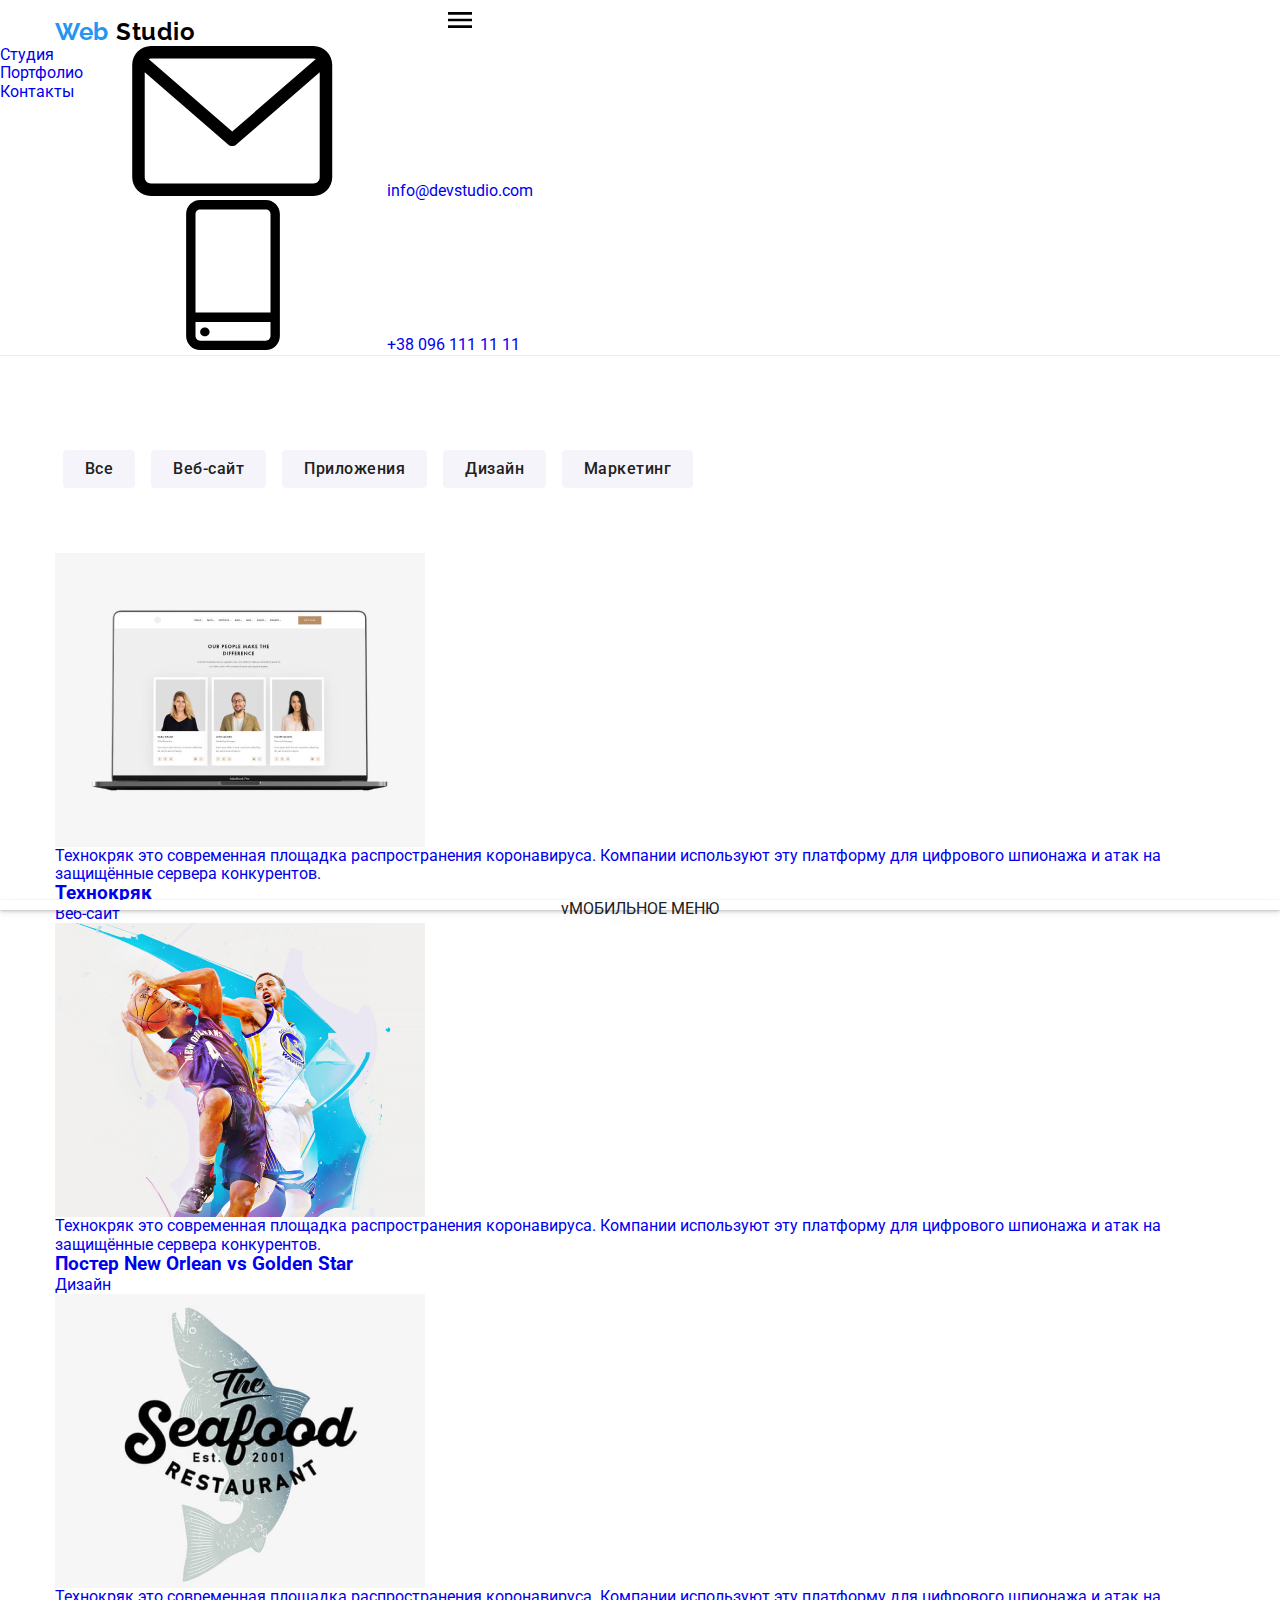
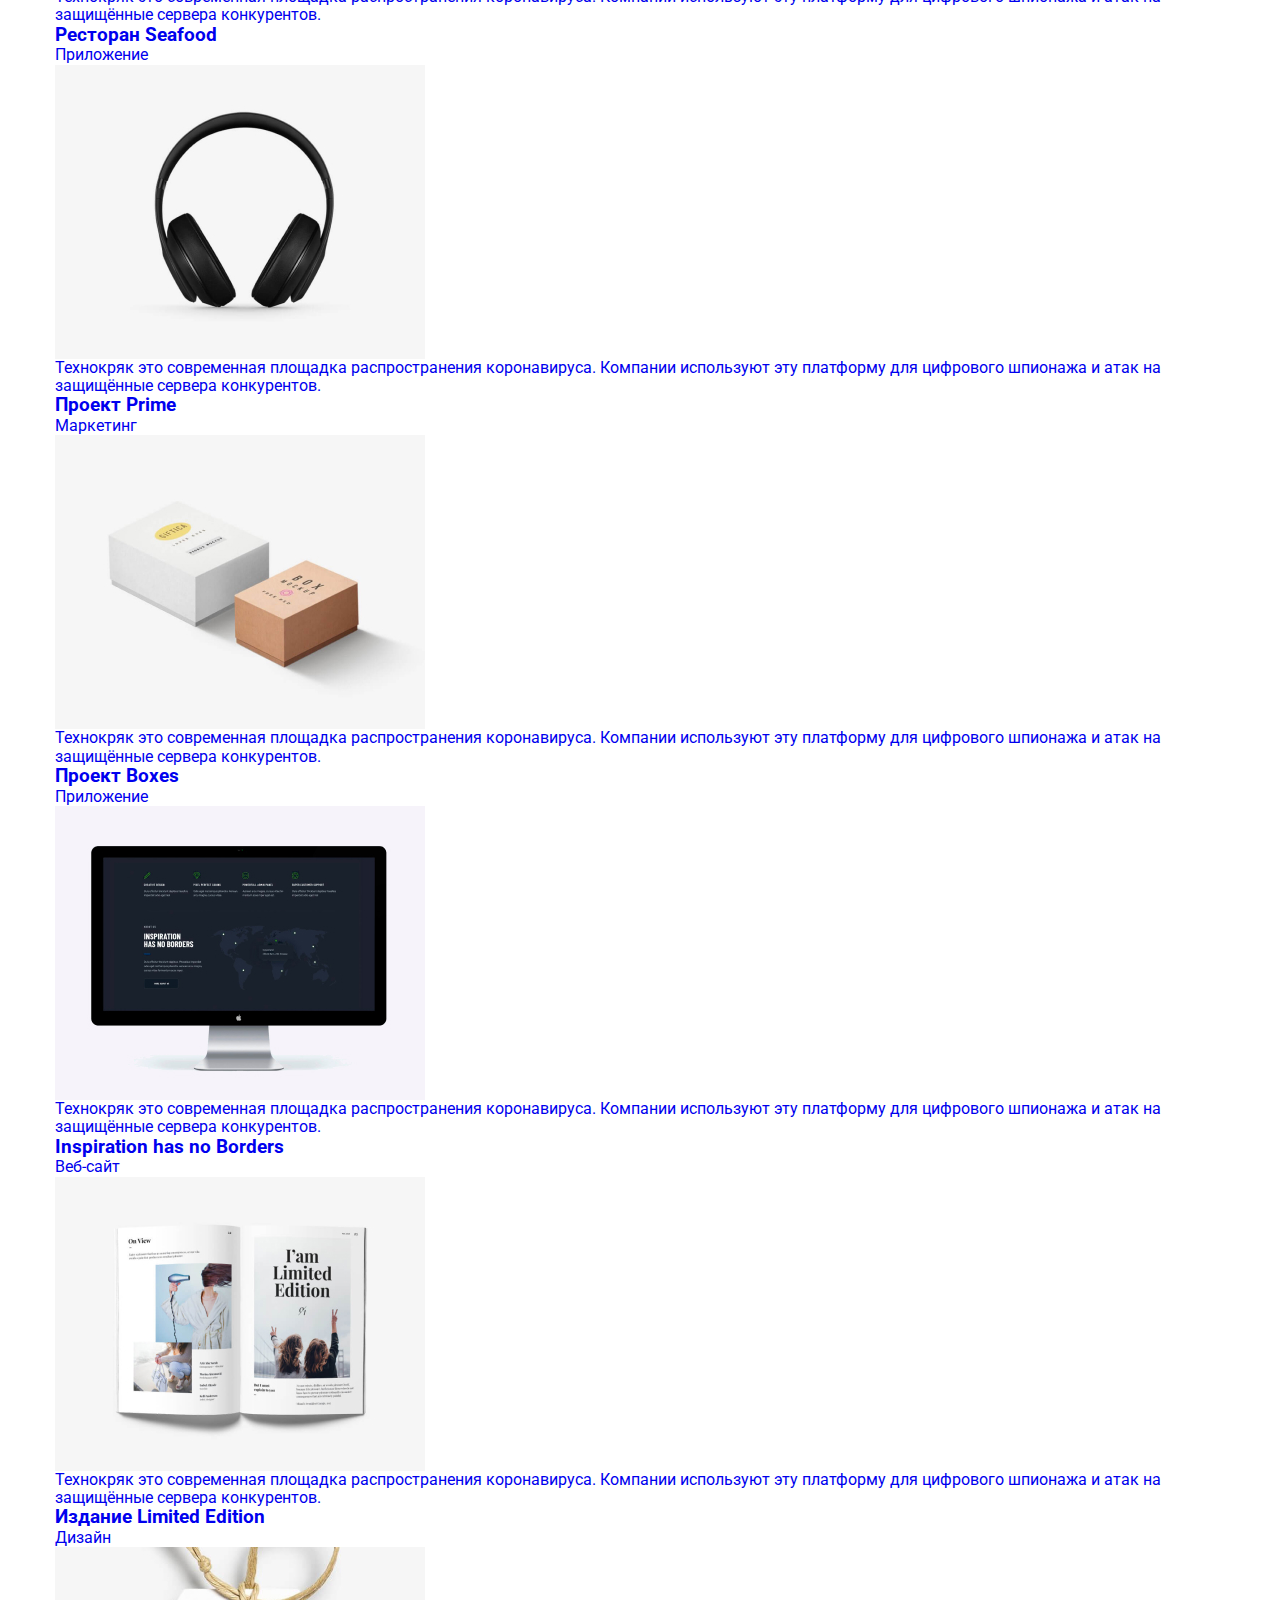
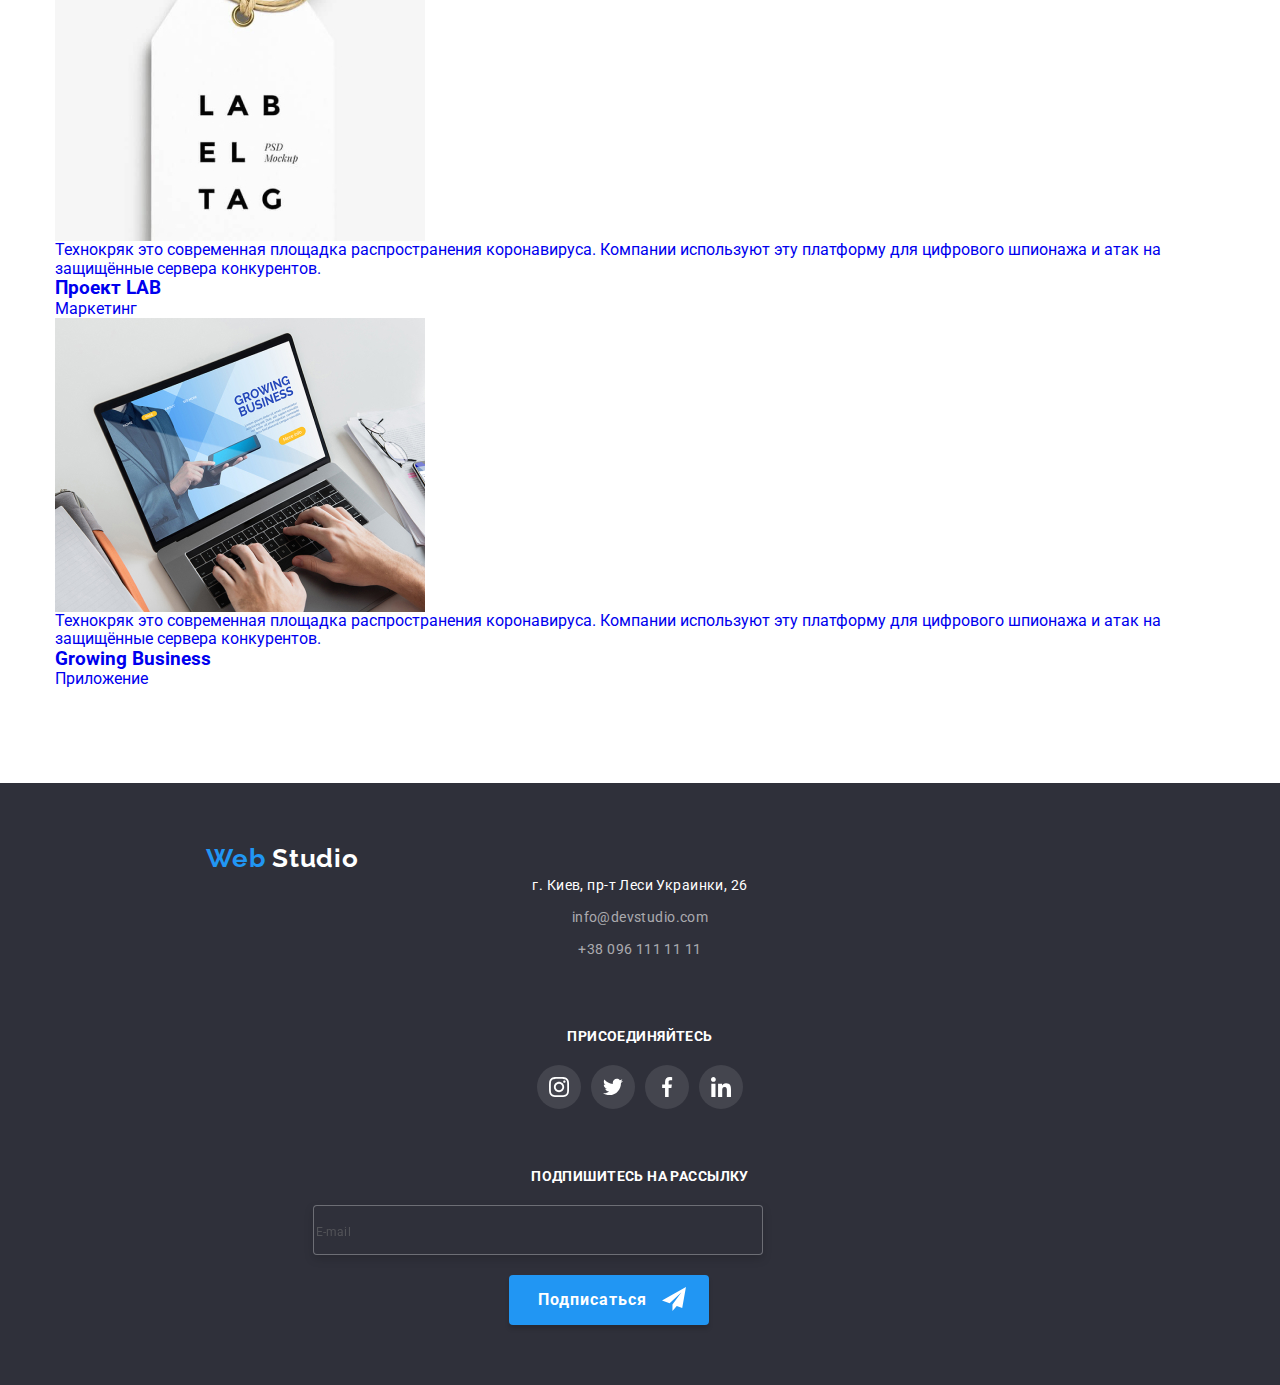
==== commit 5caf89b6: "portfolio&filtr-button" ====
--- a/portfolio.html
+++ b/portfolio.html
@@ -33,42 +33,64 @@
           <span class="logo__color">Web</span>
           <!-- class="web_color" -->
           <span class="logo__color-a">Studio</span></a>
-          <!-- class="web_color-a -->
-          <ul class="header__navigation-list list">
+          <button class="header__menu-button is-open" type="button" >
+            <svg class="header__menu-button-svg"
+            aria-label="мобильное меню"
+            aria-controls="menu-container"
+            aria-expanded="false"
+            >
+              <use class="icon-menu" href="./image/Botton-mobile-menu.svg#icon-menu" width="40px", height="40px"></use>
+              <use class="icon-closet" href="./image/Botton-mobile-menu.svg#icon-close"width="40px", height="40px"></use>
+            </svg>
+          </button>
+          <div class="mobile-menu" id="menu-container" > vМОБИЛЬНОЕ МЕНЮ</div>
+        </div>
+          <div class="nav__hidden">
+           <ul class="header__navigation-list list">
             <!-- class="navig_sait list" -->
-            <li class="navigation-list__item"><a href="./index.html">Студия</a></li>
-            <!-- class="head" -->
-            <li class="navigation-list__item border-a "><a href="./portfolio.html" class="navig-sait current">Портфолио</a></li>
-            <!-- class="head border-b "><" -->
-            <li class="navigation-list__item"><a href="">Контакты</a></li>
-            <!-- class="head" -->
-          </ul>
-
-          <ul class="header-contakts__list list">
-            <!-- class="contakts list" -->
-            <div class="contakts__wrapper">
-              <!-- class="mail-phone" -->
+          <li class="navigation-list__item border-a">
+            <!-- class="head border-a" -->
+            <a href="./index.html" class="navigation-list__link current">Студия</a>
+            <!-- class="navig-sait current" -->
+          </li>
+          <li class="navigation-list__item ">
+            <!-- class="head " -->
+            <a href="./portfolio.html" class="navigation-list__link">Портфолио</a>
+          <!-- class="navig-sait" -->
+          </li>
+          <li class="navigation-list__item">
+            <!-- class="head " -->
+            <a href="#" class="navigation-list__link">Контакты</a>
+          <!-- class="navig-sait" -->
+          </li>
+        </ul>
+      
+        <ul class="header-contakts__list list">
+          <!-- class="contakts list" -->
+          <div class="contakts__wrapper">
+            <!-- class="mail-phone" -->
+          <li class="header-contakts__contakt-item">
+            <!-- class="contakt" -->
+            <a  href="info@devstudio.com">
+              <svg class="head-svg-mail">
+                <!-- class="head-svg-mail" -->
+                <use href="./image/symbol-defs-phone-mail.svg#icon-envelope"></use>
+              </svg>
+              info@devstudio.com</a>
+          </li></div>
+          <div class="contakts__wrapper">
+            <!-- class="mail-phone" -->
             <li class="header-contakts__contakt-item">
               <!-- class="contakt" -->
-              <a  href="info@devstudio.com">
-                <svg class="head-svg-mail">
-                  <!-- class="head-svg-mail" -->
-                  <use href="./image/symbol-defs-phone-mail.svg#icon-envelope"></use>
-                </svg>
-                info@devstudio.com</a>
-            </li></div>
-            <div class="contakts__wrapper">
-              <!-- class="mail-phone" -->
-              <li  class="header-contakts__contakt-item">
-                <!-- class="contakt" -->
-              <a href=":tel:+380961111111">
-                <svg class="head-svg-phone">
-                  <!-- class="head-svg-phone" -->
-                  <use href="./image/symbol-defs-phone-mail.svg#icon-smartphone"></use>
-                </svg>
-                +38 096 111 11 11</a>
-            </li></div>
-          </ul>
+            <a href=":tel:+380961111111">
+              <svg class="head-svg-phone">
+                <!-- class="head-svg-phone" -->
+                <use href="./image/symbol-defs-phone-mail.svg#icon-smartphone"></use>
+              </svg>
+              +38 096 111 11 11</a>
+          </li></div>
+        </ul>
+      </div>
       </nav>
     </div>
     </header>
--- a/css/main.min.css
+++ b/css/main.min.css
@@ -1,2 +1,2 @@
-*,*::before,*::after{-webkit-box-sizing:border-box;box-sizing:border-box}html,body{margin:0px;padding:0px}html{-webkit-box-sizing:border-box;box-sizing:border-box}*,*::after,*::before{-webkit-box-sizing:inherit;box-sizing:inherit}h1,h2,h3,h4,h5,h6,p{margin:0}.list{list-style:none;padding:0;margin:0}.link{text-decoration:none;color:inherit}img{display:block;max-width:100%;height:auto}a{text-decoration:none}.body{font-family:Roboto, sans-serif;font-style:normal;background:#ffffff}ul{list-style:none}ul{color:#000;list-style:none}.container-header{width:1200px;padding-left:15px;padding-right:15px;margin-left:auto;margin-right:auto}.container__section-hero{width:1200px;padding-left:15px;padding-right:15px;margin-left:auto;margin-right:auto}.container__section-advantages{width:1200px;padding-left:15px;padding-right:15px;margin-left:auto;margin-right:auto}.section-our-work{width:1200px;padding-left:15px;padding-right:15px;margin-left:auto;margin-right:auto}.container__section-our-team{padding-left:15px;padding-right:15px;margin-left:auto;margin-right:auto;padding:0px;width:1200px}.container-filter-button{padding-left:15px;padding-right:15px;margin-left:auto;margin-right:auto;width:1200px}.container-cartridge{padding-left:15px;width:1200px;margin-left:auto;padding-right:15px;-ms-flex-wrap:wrap;flex-wrap:wrap;margin-right:auto}.container__section-hero{padding-left:15px;width:1200px;margin-left:auto;padding-right:15px;margin-right:auto}.container-footer{padding-left:15px;width:1200px;margin-left:auto;padding-right:15px;display:-webkit-box;display:-ms-flexbox;display:flex;margin-right:auto}.container__section-our-team{padding-left:15px;width:1200px;margin-left:auto;padding-right:15px;margin-right:auto}.container-footer-port{padding-left:15px;width:1230px;margin-left:auto;padding-right:15px;margin-right:auto}.container-regular-customers{padding-left:15px;width:1200px;margin-left:auto;padding-right:15px;margin-right:auto;padding:0px}.Container-img{margin-bottom:20px;margin-top:0px}.body{background:#ffffff;font-family:Roboto, sans-serif;font-style:normal}.footer{display:-webkit-box;display:-ms-flexbox;display:flex;-webkit-box-orient:horizontal;-webkit-box-direction:normal;-ms-flex-direction:row;flex-direction:row;background-color:#2f303a;padding-top:60px;padding-bottom:60px}.footer__adres-div{margin-right:70px}.footer__address{font-style:normal;font-size:14px;line-height:1.71;letter-spacing:0.03em}.footer__item{margin-bottom:9px}.footer__item:focus,.footer__item:hover{color:#2196f3}.footer__logo{font-family:Raleway;font-style:normal;font-weight:700;font-size:26px;line-height:1.19;letter-spacing:0.03em}.footer__web-color{color:#2196F3}.footer__list{padding:0px;padding-bottom:0px;margin-bottom:0px}.footer__list:last-child{margin:0px}.footer__link-adress{font-size:14px;line-height:1.71;letter-spacing:0.03em;color:#ffffff}.footer-item__mail,.footer-item__telephone{font-size:14px;line-height:1.71;letter-spacing:0.03em;color:rgba(255,255,255,0.6);-webkit-transition-property:color;transition-property:color;-webkit-transition-duration:250ms;transition-duration:250ms;-webkit-transition-timing-function:cubic-bezier(0.4, 0, 0.2, 1);transition-timing-function:cubic-bezier(0.4, 0, 0.2, 1)}.footer-item__mail:hover,.footer-item__mail:focus,.footer-item__telephone:hover,.footer-item__telephone:focus{color:#2196f3}.footer__social-network{margin-left:70px;padding:0px}.footer__title-social-network{font-weight:700;font-size:14px;line-height:1.14;letter-spacing:0.03em;text-transform:uppercase;-webkit-box-pack:center;-ms-flex-pack:center;justify-content:center;margin-bottom:20px;color:#FFFFFF}.footer-social-network__list{display:-webkit-box;display:-ms-flexbox;display:flex;padding:0px;margin:0px}.footer-social-network__item{width:44px;height:44px;fill:#fff;background-color:rgba(255,255,255,0.1);border-radius:50%;margin-right:10px;-webkit-transition:background-color 250ms cubic-bezier(0.4, 0, 0.2, 1);transition:background-color 250ms cubic-bezier(0.4, 0, 0.2, 1)}.footer-social-network__item:last-child{margin-right:0px}.footer-social-network__item:hover,.footer-social-network__item:focus,.footer-social-network__item:active{border-color:#2196f3}.footer-social-network__item :hover{background-color:#2196f3}.footer-social-network__svg{width:20px;height:20px;margin:12px;fill:#fff}.footer-social-network__svg:hover,.footer-social-network__svg:focus{background-color:#2196f3;fill:#fff}.footer-social-network__link{display:block;border-radius:50%;width:44px;height:44px;-webkit-transition:background-color 250ms cubic-bezier(0.4, 0, 0.2, 1);transition:background-color 250ms cubic-bezier(0.4, 0, 0.2, 1)}.footer-social-network__link :hover,.footer-social-network__link :focus,.footer-social-network__link :active{border-color:#2196f3}.footer__subscribe-to-the-newsletter{margin-left:93px}.footer__heading-subscribe{display:block;font-weight:700;font-size:14px;line-height:1.14;letter-spacing:0.03em;text-transform:uppercase;color:#FFFFFF;margin-bottom:20px}.footer__input-email input{color:#F5F4FA}.footer__input-email{width:358px;height:50px;background:#2F303A;border:1px solid rgba(255,255,255,0.3);-webkit-box-sizing:border-box;box-sizing:border-box;-webkit-text-decoration:#FFFFFF;text-decoration:#FFFFFF;-webkit-filter:drop-shadow(0px 4px 4px rgba(0,0,0,0.15));filter:drop-shadow(0px 4px 4px rgba(0,0,0,0.15));border-radius:4px;margin-right:12px;padding-left:12px;color:#F5F4FA}.footer__subscribe-button{position:relative;width:200px;height:50px;margin:0px;border:none;font-weight:700;font-size:16px;line-height:1.87;-webkit-box-align:center;-ms-flex-align:center;align-items:center;text-align:center;letter-spacing:0.06em;color:#FFFFFF;background:#2196F3;-webkit-box-shadow:0px 4px 4px rgba(0,0,0,0.15);box-shadow:0px 4px 4px rgba(0,0,0,0.15);border-radius:4px;padding:10px 62px 10px 29px}.subscribe-to-the-newsletter__svg{position:absolute;content:"";top:0;right:0;-webkit-transform:translate(-96%, 50%);transform:translate(-96%, 50%);display:-webkit-inline-box;display:-ms-inline-flexbox;display:inline-flex}.subscribe-to-the-newsletter-svg{position:absolute;content:"";top:0;right:0;-webkit-transform:translate(-96%, 50%);transform:translate(-96%, 50%);display:-webkit-inline-box;display:-ms-inline-flexbox;display:inline-flex}.adress{font-weight:400;font-size:14px;line-height:1.71;letter-spacing:0.03em;color:#FFFFFF}.footer__heading-social-network{font-size:14px;line-height:1.14;letter-spacing:0.03em;text-transform:uppercase;color:#FFFFFF;margin-bottom:20px;font-weight:700}.header{background:#ffffff;color:#212121}.header__navigation{display:-webkit-box;display:-ms-flexbox;display:flex;-webkit-box-align:center;-ms-flex-align:center;align-items:center}.header__navigation-list{position:relative;display:-webkit-box;display:-ms-flexbox;display:flex;margin-left:93px}.header__navigation-list a{color:#212121;font-weight:500;font-size:14px;line-height:1.14;letter-spacing:0.02em;-webkit-transition-property:color;transition-property:color;-webkit-transition-duration:250ms;transition-duration:250ms;margin-left:50px;-webkit-transition-timing-function:cubic-bezier(0.4, 0, 0.2, 1);transition-timing-function:cubic-bezier(0.4, 0, 0.2, 1)}.header__navigation-list :hover,.header__navigation-list :focus{color:#2196f3}.list{-ms-flex-wrap:wrap;flex-wrap:wrap}.border-a ::after{content:"";position:absolute;background:#2196F3;border-radius:2px;left:0;bottom:-32px;width:100%;height:4px;opacity:1}.header__navigation-list :last-child{margin-right:0px}.current{color:#2196f3;position:relative;height:100%}.navigation-list__link{padding:0px;display:block;margin-bottom:0px;margin-top:0px}.header-contakts__list{margin-bottom:0px;margin-top:0px;fill:#757575;margin-right:50px;display:-webkit-box;display:-ms-flexbox;display:flex;-webkit-box-align:center;-ms-flex-align:center;align-items:center;margin-left:auto}.header-contakts__list :hover,.header-contakts__list :focus{color:#2196f3;fill:#2196f3}.header-contakts__list :last-child{margin-right:0px}.header-contakts__contakt-item{fill:#757575;margin-right:50px;display:-webkit-box;display:-ms-flexbox;display:flex;margin-top:32px;margin-bottom:32px;margin-left:auto}.header-contakts__contakt-item :hover,.header-contakts__contakt-item :focus{color:#2196f3;fill:#2196f3}.header-contakts__contakt-item :last-child{margin-right:0px}.header-contakts__contakt-item a{font-weight:500;font-size:14px;line-height:1.14;letter-spacing:0.02em;margin-left:30px;color:#757575;-webkit-transition:color 250ms cubic-bezier(0.4, 0, 0.2, 1);transition:color 250ms cubic-bezier(0.4, 0, 0.2, 1)}.head-svg-mail{height:12px;margin-right:10px;width:16px}.head-svg-phone{height:16px;width:10px}.header__logo{font-style:normal;font-family:Raleway;font-size:26px;font-weight:700;line-height:1.19;letter-spacing:0.03em}.logo__color{color:#2196f3}.logo__color-a,.web-color-a{color:#000000}.footer__web-color-b{color:#ffffff}.section-advantages__hide{display:none}.section-advantages{background:#ffffff;padding-top:94px;padding-bottom:94px;margin:0px}.section-advantages__list{display:-webkit-box;display:-ms-flexbox;display:flex;margin-left:auto;margin-right:auto;padding:0px;-ms-flex-wrap:nowrap;flex-wrap:nowrap}.section-advantages__item{margin-right:30px}.section-advantages__item :last-child{margin-right:0px}.section-advantages__div{display:-webkit-box;display:-ms-flexbox;display:flex;-webkit-box-pack:center;-ms-flex-pack:center;justify-content:center;-webkit-box-align:center;-ms-flex-align:center;align-items:center;width:270px;height:120px;background-color:#F5F4FA;border-radius:4px}.section-advantages__svg{display:-webkit-box;display:-ms-flexbox;display:flex;width:70px;height:70px;margin:0px}.section-advantages__card-title{padding-top:30px;font-weight:700;font-size:14px;line-height:1.42;letter-spacing:0.03em;text-transform:uppercase;color:#212121;color:#212121;margin-top:0;margin-bottom:10px}.section-advantages__card-text{color:#757575;margin-right:30px;width:270px;height:75px;font-size:14px;line-height:1.71;letter-spacing:0.03em;color:#757575}p{margin-bottom:0;margin-top:0}.name{padding-bottom:200px;padding-top:200px;background:#2f303a;color:#fff;text-align:center}.section-hero__title-hero{margin-bottom:30px;margin-top:0;font-family:Roboto;font-style:normal;font-weight:900;font-size:44px;line-height:1.36;letter-spacing:0.06em;text-transform:uppercase;color:#ffffff;margin-top:0}.section-hero{height:600px;margin-left:auto;margin-right:auto;outline:1px solid black;max-width:1600px;background-image:-webkit-gradient(linear, left top, right top, from(rgba(47,48,58,0.4)), to(rgba(47,48,58,0.4))),url(../image/Hero.jpg);background-image:linear-gradient(to right, rgba(47,48,58,0.4), rgba(47,48,58,0.4)),url(../image/Hero.jpg);background-repeat:no-repeat;background-size:cover;background-position:center}.section-hero__button{display:inline-block;border:none;color:#fff;background-color:#2196f3;font-family:Roboto;font-style:normal;font-weight:700;font-size:16px;line-height:1.88;display:-webkit-box;display:-ms-flexbox;display:flex;-webkit-box-align:center;-ms-flex-align:center;align-items:center;text-align:center;letter-spacing:0.06em;min-width:200px;height:50px;left:700px;top:430px;-webkit-box-shadow:0px 4px 4px rgba(0,0,0,0.15);box-shadow:0px 4px 4px rgba(0,0,0,0.15);border-radius:4px;padding:10px 32px;margin-right:auto;margin-left:auto;padding:10px 32px}.backdrop{position:fixed;top:0;left:0;width:100%;height:100%;background-color:rgba(0,0,0,0.2);-webkit-transition-property:opacity;transition-property:opacity;-webkit-transition-duration:250ms;transition-duration:250ms;-webkit-transition-timing-function:cubic-bezier(0.4, 0, 0.2, 1),scale 250ms cubic-bezier(0.4, 0, 0.2, 1);transition-timing-function:cubic-bezier(0.4, 0, 0.2, 1),scale 250ms cubic-bezier(0.4, 0, 0.2, 1)}.backdrop.is-hidden{opacity:0;pointer-events:none;-webkit-transform:scale(0.5);transform:scale(0.5)}.modal{padding:40px 39px 40px 41px;width:528px;height:581px;-webkit-transform:translate(-50%, -50%);transform:translate(-50%, -50%);position:absolute;top:50%;left:50%;background:#FFFFFF;-webkit-box-shadow:0px 1px 3px rgba(0,0,0,0.12),0px 1px 1px rgba(0,0,0,0.14),0px 2px 1px rgba(0,0,0,0.2);box-shadow:0px 1px 3px rgba(0,0,0,0.12),0px 1px 1px rgba(0,0,0,0.14),0px 2px 1px rgba(0,0,0,0.2);border-radius:4px;-webkit-transition:opacity 250ms cubic-bezier(0.4, 0, 0.2, 1);transition:opacity 250ms cubic-bezier(0.4, 0, 0.2, 1)}::-webkit-input-placeholder{font-weight:400;font-size:12px;line-height:1.16;letter-spacing:0.01em;color:rgba(117,117,117,0.5)}:-ms-input-placeholder{font-weight:400;font-size:12px;line-height:1.16;letter-spacing:0.01em;color:rgba(117,117,117,0.5)}::-ms-input-placeholder{font-weight:400;font-size:12px;line-height:1.16;letter-spacing:0.01em;color:rgba(117,117,117,0.5)}::placeholder{font-weight:400;font-size:12px;line-height:1.16;letter-spacing:0.01em;color:rgba(117,117,117,0.5)}.button-closet{position:absolute;display:-webkit-box;display:-ms-flexbox;display:flex;display:block;content:"";padding:0px;border-radius:50%;border:1px solid rgba(0,0,0,0.1);background-color:#FFFFFF;top:14px;right:14px;width:30px;height:30px}.closet-svg{position:absolute;top:0;left:0;display:block;width:18px;height:18px;-webkit-transform:translate(26%, 22%);transform:translate(26%, 22%);-webkit-transition:fill 250ms cubic-bezier(0.4, 0, 0.2, 1);transition:fill 250ms cubic-bezier(0.4, 0, 0.2, 1)}.closet-svg :hover .closet-svg :focus{fill:#2196f3}.section-our-team{background:#f5f4fa}.section-our-team__title{font-weight:700;font-size:36px;line-height:1.17;text-align:center;letter-spacing:0.03em;color:#212121;margin-top:0px;margin-bottom:50px;background:#f5f4fa;padding-top:94px}.section-our-team__title-name{padding-top:0px;padding-bottom:10px;font-weight:500;font-size:16px;line-height:1.19;text-align:center;letter-spacing:0.03em;color:#212121}.section-our-team__text-spetikatoon{padding-top:0px}.section-our-team__list{display:-webkit-box;display:-ms-flexbox;display:flex;padding:0px;padding-bottom:94px}.section-our-team__item,.section-our-team__item-a{border-radius:0px 0px 4px 4px;background:#ffffff;-webkit-box-shadow:0px 1px 3px rgba(0,0,0,0.12),0px 1px 1px rgba(0,0,0,0.14),0px 2px 1px rgba(0,0,0,0.2);box-shadow:0px 1px 3px rgba(0,0,0,0.12),0px 1px 1px rgba(0,0,0,0.14),0px 2px 1px rgba(0,0,0,0.2);width:270px;height:428px}.section-our-team__item{margin-right:30px}.section-our-team__item-a{margin-right:0px}.section-our-team__text-spetikatoon{font-size:16px;line-height:1.19;text-align:center;letter-spacing:0.03em;color:#757575}.section-our-team__spetifikation{padding:30px 32px}.section-our-team__photo{padding-top:0px;padding-bottom:0px;margin-right:0px}.section-our-team__list-contacts{display:-webkit-box;display:-ms-flexbox;display:flex;margin-top:16px;margin-bottom:30px}.section-our-team__list-contacts :last-child{margin-right:0px}.section-our-team__list-contacts{display:-webkit-box;display:-ms-flexbox;display:flex;-webkit-box-align:center;-ms-flex-align:center;align-items:center;-webkit-box-pack:center;-ms-flex-pack:center;justify-content:center;padding:0px;margin-top:16px}.section-our-team__item-contacts{padding:0px;border:none;-webkit-box-pack:center;-ms-flex-pack:center;justify-content:center;background-color:#fff;margin-right:10px;fill:#AFB1B8}.section-our-team__item-contacts :hover,.section-our-team__item-contacts :focus{background-color:#2196f3;fill:#F5F4FA}.section-our-team__link-contacts{display:-webkit-box;display:-ms-flexbox;display:flex;-webkit-box-pack:center;-ms-flex-pack:center;justify-content:center;-webkit-box-align:center;-ms-flex-align:center;align-items:center;display:block;border-radius:50%;width:44px;height:44px;background-color:#ffffff;fill:#AFB1B8;-webkit-transition:background-color 250ms cubic-bezier(0.4, 0, 0.2, 1),fill 250ms cubic-bezier(0.4, 0, 0.2, 1);transition:background-color 250ms cubic-bezier(0.4, 0, 0.2, 1),fill 250ms cubic-bezier(0.4, 0, 0.2, 1)}.section-our-team__svg-contacts{width:20px;height:20px;margin:12px}.section-our-work{padding-bottom:94px}.section-our-work__list{display:-webkit-box;display:-ms-flexbox;display:flex;margin-left:auto;margin-right:auto;margin:0px;padding:0px}.section-our-work__list .section-our-work__item{margin-right:30px;display:block}.section-our-work__list :last-child{margin-right:0px}.section-our-work__item{margin-right:30px;display:block}.section-our-work__item :last-child{margin:0px}.section-our-work__title{margin-top:0;margin-bottom:50;font-weight:700;font-size:36px;line-height:1.17;text-align:center;letter-spacing:0.03em;color:#212121;margin-bottom:50px}.section-regular-customers{padding:0px;margin-bottom:94px;margin-top:94px}.regular-customers__title{font-weight:700;font-size:36px;line-height:1.16;text-align:center;letter-spacing:0.03em;color:#212121;margin-bottom:50px}.regular-customers__list{display:-webkit-box;display:-ms-flexbox;display:flex;-webkit-box-pack:center;-ms-flex-pack:center;justify-content:center}.regular-customers__item{fill:#AFB1B8;-webkit-box-sizing:border-box;box-sizing:border-box;border-radius:4px;-webkit-transition-property:color;transition-property:color;-webkit-transition-duration:250ms;transition-duration:250ms;-webkit-transition-timing-function:cubic-bezier(0.4, 0, 0.2, 1);transition-timing-function:cubic-bezier(0.4, 0, 0.2, 1);padding:0px;margin-right:30px}.regular-customers__item :hover,.regular-customers__item :focus{border-color:#2196f3;fill:#2196f3}.regular-customers__item :last-child{margin-right:0px}.regular-customers__link{display:block;width:170px;height:92px;fill:#afb1b8;border:1px solid #AFB1B8;background-color:#fff;-webkit-transition-property:fill;transition-property:fill;-webkit-transition-duration:250ms;transition-duration:250ms;-webkit-transition-timing-function:cubic-bezier(0.4, 0, 0.2, 1);transition-timing-function:cubic-bezier(0.4, 0, 0.2, 1);-webkit-transition:border 250ms cubic-bezier(0.4, 0, 0.2, 1);transition:border 250ms cubic-bezier(0.4, 0, 0.2, 1)}.regular-customers__link :hover,.regular-customers__link :focus{background-color:#fff;border-color:#2196f3;fill:#2196f3}.regular-customers__svg{width:106px;height:60px;margin:16px 32px}.regular-customers__svg :hover,.regular-customers__svg :focus{fill:#afb1b8}.section-our-work__item{position:relative}.section-our-work__div{position:relative}.section-our-work-card-design__text{display:-webkit-box;display:-ms-flexbox;display:flex;-webkit-box-pack:center;-ms-flex-pack:center;justify-content:center;-webkit-box-align:center;-ms-flex-align:center;align-items:center;font-weight:700;font-size:14px;line-height:1.14;text-align:center;letter-spacing:0.03em;text-transform:uppercase;color:#FFFFFF;left:0;bottom:0;padding:27px}.section-our-work__card-design{position:absolute;display:block;bottom:0;left:0;background-color:rgba(47,48,58,0.8);width:370px;height:70px}.container-cartridge{margin-top:0px;margin-bottom:20px}.cartridge__item{background:#FFFFFF;border:1px solid #EEEEEE;-webkit-box-sizing:border-box;box-sizing:border-box;width:370px;margin-right:30px;margin-bottom:30px}.cartridge__item:hover .cartridge__text,.cartridge__item:focus .cartridge__text{-webkit-box-shadow:0px 1px 1px rgba(0,0,0,0.12),0px 4px 4px rgba(0,0,0,0.06),1px 4px 6px rgba(0,0,0,0.16);box-shadow:0px 1px 1px rgba(0,0,0,0.12),0px 4px 4px rgba(0,0,0,0.06),1px 4px 6px rgba(0,0,0,0.16);-webkit-transform:translateY(0);transform:translateY(0)}.cartridge__item:hover,.cartridge__item:focus{-webkit-box-shadow:0px 1px 1px rgba(0,0,0,0.12),0px 4px 4px rgba(0,0,0,0.06),1px 4px 6px rgba(0,0,0,0.16);box-shadow:0px 1px 1px rgba(0,0,0,0.12),0px 4px 4px rgba(0,0,0,0.06),1px 4px 6px rgba(0,0,0,0.16)}.cartridge__name{padding-top:0px;padding-bottom:0px;margin-bottom:4px}.ccartridge-picture__text{padding-top:0px;padding-bottom:0px;font-weight:400;font-size:16px;line-height:1.87;letter-spacing:0.03em;color:#757575}.cartridge__list{display:-webkit-box;display:-ms-flexbox;display:flex;-ms-flex-wrap:wrap;flex-wrap:wrap;padding:0px}.cartridge__list :nth-child(3n+3){margin-right:0px}.cartridge__list :nth-last-child(-n+3){margin-bottom:0px}.cartridge__name{margin-top:0px;margin-bottom:4px;font-weight:700;font-size:18px;line-height:2;letter-spacing:0.06em;color:#212121}.cartridge__text{content:"";position:absolute;bottom:0;left:0;width:100%;height:100%;padding:60px 24px;display:block;font-weight:normal;font-size:18px;line-height:1.56;letter-spacing:0.03em;color:#F5F4FA !important;padding:0px 24px;content:"";position:absolute;bottom:0;left:0;width:100%;height:100%;padding:60px 24px;-webkit-transform:translateY(100%);transform:translateY(100%);background-color:rgba(33,150,243,0.9);-webkit-transition:-webkit-transform 250ms cubic-bezier(0.4, 0, 0.2, 1);transition:-webkit-transform 250ms cubic-bezier(0.4, 0, 0.2, 1);transition:transform 250ms cubic-bezier(0.4, 0, 0.2, 1);transition:transform 250ms cubic-bezier(0.4, 0, 0.2, 1), -webkit-transform 250ms cubic-bezier(0.4, 0, 0.2, 1);margin-top:0px;font-size:16px;line-height:1.88;letter-spacing:0.03em;color:#757575}.image__div{padding:20px 24px}.list{text-decoration:none}.image-fone-portfolio{position:relative;overflow:hidden}.section__filter-button{padding-bottom:94px;padding-top:94px}.overlay{content:"";position:absolute;bottom:-100;left:0;width:100%;height:100%;padding:60px 24px;background-color:rgba(33,150,243,0.9);-webkit-transition:-webkit-transform 250ms cubic-bezier(0.4, 0, 0.2, 1);transition:-webkit-transform 250ms cubic-bezier(0.4, 0, 0.2, 1);transition:transform 250ms cubic-bezier(0.4, 0, 0.2, 1);transition:transform 250ms cubic-bezier(0.4, 0, 0.2, 1), -webkit-transform 250ms cubic-bezier(0.4, 0, 0.2, 1)}.overlay ::after{content:"";position:absolute;bottom:0;left:0;width:100%;height:100%;padding:60px 24px;-webkit-transform:translateY(calc(+1% + 300px));transform:translateY(calc(+1% + 300px));background-color:rgba(33,150,243,0.9);-webkit-transition:-webkit-transform 250ms cubic-bezier(0.4, 0, 0.2, 1);transition:-webkit-transform 250ms cubic-bezier(0.4, 0, 0.2, 1);transition:transform 250ms cubic-bezier(0.4, 0, 0.2, 1);transition:transform 250ms cubic-bezier(0.4, 0, 0.2, 1), -webkit-transform 250ms cubic-bezier(0.4, 0, 0.2, 1)}.overlay-text{display:block;font-weight:normal;font-size:18px;line-height:1.56;letter-spacing:0.03em;color:#F5F4FA !important;padding:0px 24px}.header_portfolio{background:#ffffff;color:#212121;border-bottom:1px solid  #ECECEC}.image-fone-portfolio{position:relative}.header__hide{display:none}.section__filter-button{padding-bottom:94px;padding-top:94px}.filter-button__list{display:-webkit-box;display:-ms-flexbox;display:flex;-webkit-box-pack:center;-ms-flex-pack:center;justify-content:center;margin-top:0px;margin-bottom:50px;margin-left:auto;margin-right:auto;padding:0px}.filter-button__item{font-weight:500;font-size:16px;line-height:1.62;margin-left:8px;padding:0px;text-align:center;letter-spacing:0.03em;color:#212121;background:#f5f4fa;border-radius:4px;padding:6px 22px;-webkit-transition:background-color 250ms cubic-bezier(0.4, 0, 0.2, 1),color 250ms cubic-bezier(0.4, 0, 0.2, 1);transition:background-color 250ms cubic-bezier(0.4, 0, 0.2, 1),color 250ms cubic-bezier(0.4, 0, 0.2, 1)}.filter-button__item:hover,.filter-button__item:focus,.filter-button__item:active{color:#ffffff;background-color:#2196f3}.filter__button:last-child{margin-right:0px}.filter__button :hover,.filter__button :active,.filter__button :focus{color:#ffffff;background-color:var(--button-background);-webkit-box-shadow:0px 3px 1px rgba(0,0,0,0.1),0px 1px 2px rgba(0,0,0,0.08),0px 2px 2px rgba(0,0,0,0.12);box-shadow:0px 3px 1px rgba(0,0,0,0.1),0px 1px 2px rgba(0,0,0,0.08),0px 2px 2px rgba(0,0,0,0.12)}.filter__button{font-weight:500;font-size:16px;line-height:1.62;text-align:center;letter-spacing:0.03em;background:#f5f4fa;border-radius:4px;padding:6px 22px;-webkit-transition:background-color 250ms cubic-bezier(0.4, 0, 0.2, 1),color 250ms cubic-bezier(0.4, 0, 0.2, 1);transition:background-color 250ms cubic-bezier(0.4, 0, 0.2, 1),color 250ms cubic-bezier(0.4, 0, 0.2, 1);margin-right:8px}.filter__button:hover,.filter__button:focus,.filter__button:active{color:#ffffff;background-color:#2196f3;-webkit-box-shadow:0px 3px 1px rgba(0,0,0,0.1),0px 1px 2px rgba(0,0,0,0.08),0px 2px 2px rgba(0,0,0,0.12);box-shadow:0px 3px 1px rgba(0,0,0,0.1),0px 1px 2px rgba(0,0,0,0.08),0px 2px 2px rgba(0,0,0,0.12)}.filter__button :last-child{margin-right:0px}.border{border:none}.containre-backdrop{margin:40px}.backdrop{position:fixed;top:0;left:0;width:100%;height:100%;background-color:rgba(0,0,0,0.2);-webkit-transition-property:opacity;transition-property:opacity;-webkit-transition-duration:250ms;transition-duration:250ms;-webkit-transition-timing-function:cubic-bezier(0.4, 0, 0.2, 1),scale 250ms cubic-bezier(0.4, 0, 0.2, 1);transition-timing-function:cubic-bezier(0.4, 0, 0.2, 1),scale 250ms cubic-bezier(0.4, 0, 0.2, 1)}.backdrop.is-hidden{opacity:0;pointer-events:none;-webkit-transform:scale(0.5);transform:scale(0.5)}.modal{padding:40px 39px 40px 41px;width:528px;height:581px;-webkit-transform:translate(-50%, -50%);transform:translate(-50%, -50%);position:absolute;top:50%;left:50%;background:#FFFFFF;-webkit-box-shadow:0px 1px 3px rgba(0,0,0,0.12),0px 1px 1px rgba(0,0,0,0.14),0px 2px 1px rgba(0,0,0,0.2);box-shadow:0px 1px 3px rgba(0,0,0,0.12),0px 1px 1px rgba(0,0,0,0.14),0px 2px 1px rgba(0,0,0,0.2);border-radius:4px;-webkit-transition:opacity 250ms cubic-bezier(0.4, 0, 0.2, 1);transition:opacity 250ms cubic-bezier(0.4, 0, 0.2, 1)}::-webkit-input-placeholder{font-weight:400;font-size:12px;line-height:1.16;letter-spacing:0.01em;color:rgba(117,117,117,0.5)}:-ms-input-placeholder{font-weight:400;font-size:12px;line-height:1.16;letter-spacing:0.01em;color:rgba(117,117,117,0.5)}::-ms-input-placeholder{font-weight:400;font-size:12px;line-height:1.16;letter-spacing:0.01em;color:rgba(117,117,117,0.5)}::placeholder{font-weight:400;font-size:12px;line-height:1.16;letter-spacing:0.01em;color:rgba(117,117,117,0.5)}.button-closet{position:absolute;display:-webkit-box;display:-ms-flexbox;display:flex;display:block;content:"";padding:0px;border-radius:50%;border:1px solid rgba(0,0,0,0.1);background-color:#FFFFFF;top:14px;right:14px;width:30px;height:30px}.closet-svg{position:absolute;top:0;left:0;display:block;width:18px;height:18px;-webkit-transform:translate(26%, 22%);transform:translate(26%, 22%);-webkit-transition:fill 250ms cubic-bezier(0.4, 0, 0.2, 1);transition:fill 250ms cubic-bezier(0.4, 0, 0.2, 1)}.closet-svg:focus,.closet-svg:active,.closet-svg:hover{fill:#2196f3}.span-label{display:block;font-weight:normal;font-size:12px;line-height:1.16;text-align:left;letter-spacing:0.01em}.modal-name{position:relative;color:#757575}.modal-name-checkbox{font-weight:normal;font-size:14px;line-height:1.16;text-align:left;letter-spacing:0.01em;color:#757575}textarea{resize:none}.modal__h2{display:block;font-weight:700;font-size:20px;line-height:1.15;text-align:center;letter-spacing:0.03em;margin-bottom:12px;color:#212121}.modal-div{position:relative}.modal-button-send-form{margin:0 auto;margin-top:30px;border:none;width:200px;height:50px;background:#2196F3;-webkit-box-shadow:0px 4px 4px rgba(0,0,0,0.15);box-shadow:0px 4px 4px rgba(0,0,0,0.15);border-radius:4px;font-weight:500;font-size:16px;line-height:1.87;display:-webkit-box;display:-ms-flexbox;display:flex;-webkit-box-align:center;-ms-flex-align:center;align-items:center;text-align:center;letter-spacing:0.06em;-webkit-box-pack:center;-ms-flex-pack:center;justify-content:center;color:#FFFFFF}.contract{font-weight:400;font-size:14px;line-height:1.71;letter-spacing:0.03em;-webkit-text-decoration-line:underline;text-decoration-line:underline;color:#2196F3}.form{width:448px;height:40px;border:1px solid rgba(33,33,33,0.2);border-radius:4px;margin-left:auto;margin-right:auto}.form-grup-name,.form-grup-phone,.form-grup-mail{margin-bottom:10px;display:-webkit-box;display:-ms-flexbox;display:flex;-webkit-box-orient:vertical;-webkit-box-direction:normal;-ms-flex-direction:column;flex-direction:column}.form-group-coments{position:relative;margin-bottom:10px;display:-webkit-box;display:-ms-flexbox;display:flex;-webkit-box-orient:vertical;-webkit-box-direction:normal;-ms-flex-direction:column;flex-direction:column}.input-modal:focus+.maodal-svg,.input-modal:hover+.maodal-svg{border-color:#2196f3;fill:#2196f3;-webkit-transition:fill 250ms cubic-bezier(0.4, 0, 0.2, 1),left 250ms cubic-bezier(0.4, 0, 0.2, 1);transition:fill 250ms cubic-bezier(0.4, 0, 0.2, 1),left 250ms cubic-bezier(0.4, 0, 0.2, 1)}.input-modal:active,.input-modal:focus .input-modal:hover{border:1px solid #2196f3}.form-grup input{padding:11px 12px;border:1px solid rgba(33,33,33,0.2);-webkit-box-sizing:border-box;box-sizing:border-box;border-radius:4px}.form-grup label{margin-bottom:4px}.sizing{margin-left:40px;margin-right:40px}.form-group-coments textarea{height:120px}.input-modal{width:448px;height:40px;padding:11px 12px;border:1px solid rgba(33,33,33,0.2);border-radius:4px;padding-left:25px;margin-top:4px;-webkit-transition:border-color 250ms cubic-bezier(0.4, 0, 0.2, 1);transition:border-color 250ms cubic-bezier(0.4, 0, 0.2, 1)}.input-modal:active,.input-modal:hover,.input-modal:focus{border-color:#2196f3}.input-modal:active+.maodal-svg :hover,.input-modal:active+.maodal-svg :focus,.input-modal:active+.maodal-svg :active,.input-modal:hover+.maodal-svg :hover,.input-modal:hover+.maodal-svg :focus,.input-modal:hover+.maodal-svg :active,.input-modal:focus+.maodal-svg :hover,.input-modal:focus+.maodal-svg :focus,.input-modal:focus+.maodal-svg :active{fill:#2196f3}.input-modal-coment{width:448px;height:120px;padding:11px 12px;border:1px solid rgba(33,33,33,0.2);border-radius:4px;margin-top:4px;-webkit-transition:border-color 250ms cubic-bezier(0.4, 0, 0.2, 1);transition:border-color 250ms cubic-bezier(0.4, 0, 0.2, 1)}.input-modal-coment:active,.input-modal-coment:hover,.input-modal-coment:focus{border-color:#2196f3}.maodal-svg{position:absolute;fill:#000000;top:0;left:0;-webkit-transform:translate(12px, 33px);transform:translate(12px, 33px);opacity:1}.icon{position:absolute;top:0;left:0;display:inline-block;width:20px;height:20px;background-color:#2196f3}.form-grup-checkbox{position:relative}.rel{position:relative;border-color:#2196f3}.modal-name{position:relative}.checkbox-modal{-webkit-appearance:none;-moz-appearance:none;appearance:none;position:absolute}.span-checkbox{position:absolute;display:block;width:16px;height:15px;border:2px solid #212121;top:0;left:0;-webkit-transform:translate(-150%);transform:translate(-150%)}.checkbox-modal:checked ~ .span-checkbox{background-color:#2196f3;background-image:url(../../image/Vector-check.svg);background-size:contain;background-origin:content-box;border-color:#2196f3;background-repeat:no-repeat;background-position:center}.section__filter-button{padding-bottom:94px;padding-top:94px}.filter-button__list{display:-webkit-box;display:-ms-flexbox;display:flex;-webkit-box-pack:center;-ms-flex-pack:center;justify-content:center;margin-top:0px;margin-bottom:50px;margin-left:auto;margin-right:auto;padding:0px}.filter-button__item{font-weight:500;font-size:16px;line-height:1.62;margin-left:8px;padding:0px;text-align:center;letter-spacing:0.03em;color:#212121;background:#f5f4fa;border-radius:4px;padding:6px 22px;-webkit-transition:background-color 250ms cubic-bezier(0.4, 0, 0.2, 1),color 250ms cubic-bezier(0.4, 0, 0.2, 1);transition:background-color 250ms cubic-bezier(0.4, 0, 0.2, 1),color 250ms cubic-bezier(0.4, 0, 0.2, 1)}.filter-button__item:hover,.filter-button__item:focus,.filter-button__item:active{color:#ffffff;background-color:#2196f3}.filter__button:last-child{margin-right:0px}.filter__button :hover,.filter__button :active,.filter__button :focus{color:#ffffff;background-color:var(--button-background);-webkit-box-shadow:0px 3px 1px rgba(0,0,0,0.1),0px 1px 2px rgba(0,0,0,0.08),0px 2px 2px rgba(0,0,0,0.12);box-shadow:0px 3px 1px rgba(0,0,0,0.1),0px 1px 2px rgba(0,0,0,0.08),0px 2px 2px rgba(0,0,0,0.12)}.filter__button{font-weight:500;font-size:16px;line-height:1.62;text-align:center;letter-spacing:0.03em;background:#f5f4fa;border-radius:4px;padding:6px 22px;-webkit-transition:background-color 250ms cubic-bezier(0.4, 0, 0.2, 1),color 250ms cubic-bezier(0.4, 0, 0.2, 1);transition:background-color 250ms cubic-bezier(0.4, 0, 0.2, 1),color 250ms cubic-bezier(0.4, 0, 0.2, 1);margin-right:8px}.filter__button:hover,.filter__button:focus,.filter__button:active{color:#ffffff;background-color:#2196f3;-webkit-box-shadow:0px 3px 1px rgba(0,0,0,0.1),0px 1px 2px rgba(0,0,0,0.08),0px 2px 2px rgba(0,0,0,0.12);box-shadow:0px 3px 1px rgba(0,0,0,0.1),0px 1px 2px rgba(0,0,0,0.08),0px 2px 2px rgba(0,0,0,0.12)}.filter__button :last-child{margin-right:0px}.border{border:none}.section__filter-button{padding-bottom:94px;padding-top:94px}.section__filter-button{padding-bottom:94px;padding-top:94px}.filter-button__list{display:-webkit-box;display:-ms-flexbox;display:flex;-webkit-box-pack:center;-ms-flex-pack:center;justify-content:center;margin-top:0px;margin-bottom:50px;margin-left:auto;margin-right:auto;padding:0px}.filter-button__item{font-weight:500;font-size:16px;line-height:1.62;margin-left:8px;padding:0px;text-align:center;letter-spacing:0.03em;color:#212121;background:#f5f4fa;border-radius:4px;padding:6px 22px;-webkit-transition:background-color 250ms cubic-bezier(0.4, 0, 0.2, 1),color 250ms cubic-bezier(0.4, 0, 0.2, 1);transition:background-color 250ms cubic-bezier(0.4, 0, 0.2, 1),color 250ms cubic-bezier(0.4, 0, 0.2, 1)}.filter-button__item:hover,.filter-button__item:focus,.filter-button__item:active{color:#ffffff;background-color:#2196f3}.filter__button:last-child{margin-right:0px}.filter__button :hover,.filter__button :active,.filter__button :focus{color:#ffffff;background-color:var(--button-background);-webkit-box-shadow:0px 3px 1px rgba(0,0,0,0.1),0px 1px 2px rgba(0,0,0,0.08),0px 2px 2px rgba(0,0,0,0.12);box-shadow:0px 3px 1px rgba(0,0,0,0.1),0px 1px 2px rgba(0,0,0,0.08),0px 2px 2px rgba(0,0,0,0.12)}.filter__button{font-weight:500;font-size:16px;line-height:1.62;text-align:center;letter-spacing:0.03em;background:#f5f4fa;border-radius:4px;padding:6px 22px;-webkit-transition:background-color 250ms cubic-bezier(0.4, 0, 0.2, 1),color 250ms cubic-bezier(0.4, 0, 0.2, 1);transition:background-color 250ms cubic-bezier(0.4, 0, 0.2, 1),color 250ms cubic-bezier(0.4, 0, 0.2, 1);margin-right:8px}.filter__button:hover,.filter__button:focus,.filter__button:active{color:#ffffff;background-color:#2196f3;-webkit-box-shadow:0px 3px 1px rgba(0,0,0,0.1),0px 1px 2px rgba(0,0,0,0.08),0px 2px 2px rgba(0,0,0,0.12);box-shadow:0px 3px 1px rgba(0,0,0,0.1),0px 1px 2px rgba(0,0,0,0.08),0px 2px 2px rgba(0,0,0,0.12)}.filter__button :last-child{margin-right:0px}.border{border:none}
+*,*::before,*::after{-webkit-box-sizing:border-box;box-sizing:border-box}html,body{margin:0px;padding:0px}html{-webkit-box-sizing:border-box;box-sizing:border-box}*,*::after,*::before{-webkit-box-sizing:inherit;box-sizing:inherit}h1,h2,h3,h4,h5,h6,p{margin:0}.list{list-style:none;padding:0;margin:0}.link{text-decoration:none;color:inherit}img{display:block;max-width:100%;height:auto}a{text-decoration:none}.body{font-family:Roboto, sans-serif;font-style:normal;background:#ffffff}ul{list-style:none}ul{color:#000;list-style:none}.container-header{width:100%;padding-left:15px;padding-right:15px;margin-left:auto;margin-right:auto;margin:0 auto}@media screen and (min-width: 480px){.container-header{width:480px}}@media screen and (min-width: 768px){.container-header{width:768px}}@media screen and (min-width: 1200px){.container-header{width:1200px}}.container__section-hero{width:100%;padding-left:15px;padding-right:15px;margin:0 auto}@media screen and (min-width: 480px){.container__section-hero{width:480px}}@media screen and (min-width: 768px){.container__section-hero{width:768px}}@media screen and (min-width: 1200px){.container__section-hero{width:1200px}}.container__section-advantages{width:100%;padding-left:15px;padding-right:15px;margin:0 auto}@media screen and (min-width: 480px){.container__section-advantages{width:480px}}@media screen and (min-width: 768px){.container__section-advantages{width:768px}}@media screen and (min-width: 1200px){.container__section-advantages{width:1200px}}.section-our-work{width:100%;padding-left:15px;padding-right:15px;margin:0 auto}@media screen and (min-width: 480px){.section-our-work{width:480px}}@media screen and (min-width: 768px){.section-our-work{width:768px}}@media screen and (min-width: 1200px){.section-our-work{width:1200px}}.container__section-our-team{padding-left:15px;padding-right:15px;margin:0px auto;padding:0px;width:100%}@media screen and (min-width: 480px){.container__section-our-team{width:480px}}@media screen and (min-width: 768px){.container__section-our-team{width:768px}}@media screen and (min-width: 1200px){.container__section-our-team{width:1200px}}.container-filter-button{padding-left:15px;padding-right:15px;margin:0 auto;width:100%}@media screen and (min-width: 480px){.container-filter-button{width:480px}}@media screen and (min-width: 768px){.container-filter-button{width:768px}}@media screen and (min-width: 1200px){.container-filter-button{width:1200px}}.container-cartridge{padding-left:15px;width:100%;margin-left:auto;padding-right:15px;-ms-flex-wrap:wrap;flex-wrap:wrap;margin-right:auto;margin:0 auto}@media screen and (min-width: 480px){.container-cartridge{width:480px;-ms-flex-wrap:nowrap;flex-wrap:nowrap}}@media screen and (min-width: 768px){.container-cartridge{width:768px}}@media screen and (min-width: 1200px){.container-cartridge{width:1200px}}.container__section-hero{padding-left:15px;width:100%;margin:0 auto;margin-left:auto;padding-right:15px;margin-right:auto}@media screen and (min-width: 480px){.container__section-hero{width:480px}}@media screen and (min-width: 768px){.container__section-hero{width:768px}}@media screen and (min-width: 1200px){.container__section-hero{width:1200px}}.container-footer{padding-left:15px;width:100%;margin:0 auto;margin-left:auto;padding-right:15px;display:-webkit-box;display:-ms-flexbox;display:flex;margin-right:auto}@media screen and (min-width: 480px){.container-footer{width:480px;display:block}}@media screen and (min-width: 768px){.container-footer{width:768px}}@media screen and (min-width: 1200px){.container-footer{width:1200px}}.container__section-our-team{padding-left:15px;width:100%;margin:0 auto;margin-left:auto;padding-right:15px;margin-right:auto}@media screen and (min-width: 480px){.container__section-our-team{width:480px}}@media screen and (min-width: 768px){.container__section-our-team{width:768px}}@media screen and (min-width: 1200px){.container__section-our-team{width:1200px}}.container-footer-port{padding-left:15px;width:100%;margin:0 auto;margin-left:auto;padding-right:15px;margin-right:auto}@media screen and (min-width: 480px){.container-footer-port{width:480px}}@media screen and (min-width: 768px){.container-footer-port{width:768px}}@media screen and (min-width: 1200px){.container-footer-port{width:1200px}}.container-regular-customers{padding-left:15px;width:100%;margin:0 auto;margin-left:auto;padding-right:15px;margin-right:auto;padding:0px}@media screen and (min-width: 480px){.container-regular-customers{width:480px}}@media screen and (min-width: 768px){.container-regular-customers{width:768px}}@media screen and (min-width: 1200px){.container-regular-customers{width:1200px}}.footer{display:-webkit-box;display:-ms-flexbox;display:flex;-webkit-box-orient:horizontal;-webkit-box-direction:normal;-ms-flex-direction:row;flex-direction:row;background-color:#2f303a;padding-top:60px;padding-bottom:60px}@media screen and (min-width: 480px){.footer{display:block}}.footer__adres-div{margin-right:70px}.footer__address{font-style:normal;font-size:14px;line-height:1.71;letter-spacing:0.03em}.footer__item{margin-bottom:8px}.footer__item:active,.footer__item:focus,.footer__item:hover{color:#2196f3}.footer__logo{font-family:Raleway;font-style:normal;font-weight:700;font-size:26px;line-height:1.19;letter-spacing:0.03em}@media screen and (min-width: 480px){.footer__logo{margin:0px 0px 0px 151px}}.footer__web-color{color:#2196F3}.footer__list{padding:0px;padding-bottom:0px;margin-bottom:0px}.footer__list:last-child{margin:0px}@media screen and (min-width: 480px){.footer__list{margin-bottom:20px;display:-webkit-box;display:-ms-flexbox;display:flex;-webkit-box-orient:vertical;-webkit-box-direction:normal;-ms-flex-direction:column;flex-direction:column;-webkit-box-align:center;-ms-flex-align:center;align-items:center}}.footer__link-adress{font-size:14px;line-height:1.71;letter-spacing:0.03em;color:#ffffff}.footer-item__mail,.footer-item__telephone{font-size:14px;line-height:1.71;letter-spacing:0.03em;color:rgba(255,255,255,0.6);-webkit-transition-property:color;transition-property:color;-webkit-transition-duration:250ms;transition-duration:250ms;-webkit-transition-timing-function:cubic-bezier(0.4, 0, 0.2, 1);transition-timing-function:cubic-bezier(0.4, 0, 0.2, 1)}.footer-item__mail:hover,.footer-item__mail:focus,.footer-item__telephone:hover,.footer-item__telephone:focus{color:#2196f3}.footer__social-network{margin-left:70px;padding:0px}@media screen and (min-width: 480px){.footer__social-network{margin:0px;display:-webkit-box;display:-ms-flexbox;display:flex;-webkit-box-orient:vertical;-webkit-box-direction:normal;-ms-flex-direction:column;flex-direction:column;-webkit-box-align:center;-ms-flex-align:center;align-items:center;margin-bottom:60px;margin-top:60px}}.footer__title-social-network{font-weight:700;font-size:14px;line-height:1.14;letter-spacing:0.03em;text-transform:uppercase;-webkit-box-pack:center;-ms-flex-pack:center;justify-content:center;margin-bottom:20px;color:#FFFFFF}.footer-social-network__list{padding:0px;display:-webkit-box;display:-ms-flexbox;display:flex;margin:0px}.footer-social-network__item{width:44px;height:44px;fill:#fff;background-color:rgba(255,255,255,0.1);border-radius:50%;margin-right:10px;-webkit-transition:background-color 250ms cubic-bezier(0.4, 0, 0.2, 1);transition:background-color 250ms cubic-bezier(0.4, 0, 0.2, 1)}.footer-social-network__item:last-child{margin-right:0px}.footer-social-network__item:hover,.footer-social-network__item:focus,.footer-social-network__item:active{border-color:#2196f3}.footer-social-network__item :hover{background-color:#2196f3}.footer-social-network__svg{width:20px;height:20px;margin:12px;fill:#fff}.footer-social-network__svg:active,.footer-social-network__svg:hover,.footer-social-network__svg:focus{background-color:#2196f3;fill:#fff}.footer-social-network__link{display:block;border-radius:50%;width:44px;height:44px;-webkit-transition:background-color 250ms cubic-bezier(0.4, 0, 0.2, 1);transition:background-color 250ms cubic-bezier(0.4, 0, 0.2, 1)}.footer-social-network__link :hover,.footer-social-network__link :focus,.footer-social-network__link :active{border-color:#2196f3}.footer__subscribe-to-the-newsletter{margin-left:93px}@media screen and (min-width: 480px){.footer__subscribe-to-the-newsletter{margin-left:0px;display:-webkit-box;display:-ms-flexbox;display:flex;-webkit-box-orient:vertical;-webkit-box-direction:normal;-ms-flex-direction:column;flex-direction:column;-webkit-box-align:center;-ms-flex-align:center;align-items:center}}.footer__heading-subscribe{display:block;font-weight:700;font-size:14px;line-height:1.14;letter-spacing:0.03em;text-transform:uppercase;color:#FFFFFF;margin-bottom:20px}.footer__input-email input{color:#F5F4FA}.footer__input-email{width:358px;height:50px;background:#2F303A;border:1px solid rgba(255,255,255,0.3);-webkit-box-sizing:border-box;box-sizing:border-box;-webkit-text-decoration:#FFFFFF;text-decoration:#FFFFFF;-webkit-filter:drop-shadow(0px 4px 4px rgba(0,0,0,0.15));filter:drop-shadow(0px 4px 4px rgba(0,0,0,0.15));border-radius:4px;color:#F5F4FA}@media screen and (min-width: 480px){.footer__input-email{width:450px;margin-bottom:20px}}.footer__subscribe-button{position:relative;width:200px;height:50px;margin:0px;border:none;font-weight:700;font-size:16px;line-height:1.87;-webkit-box-align:center;-ms-flex-align:center;align-items:center;text-align:center;letter-spacing:0.06em;color:#FFFFFF;background:#2196F3;-webkit-box-shadow:0px 4px 4px rgba(0,0,0,0.15);box-shadow:0px 4px 4px rgba(0,0,0,0.15);border-radius:4px;padding:10px 62px 10px 29px}@media screen and (min-width: 480px){.footer__subscribe-button{margin-left:30%}}.subscribe-to-the-newsletter__svg{position:absolute;content:"";top:0;right:0;-webkit-transform:translate(-96%, 50%);transform:translate(-96%, 50%);display:-webkit-inline-box;display:-ms-inline-flexbox;display:inline-flex}.subscribe-to-the-newsletter-svg{position:absolute;content:"";top:0;right:0;-webkit-transform:translate(-96%, 50%);transform:translate(-96%, 50%);display:-webkit-inline-box;display:-ms-inline-flexbox;display:inline-flex}.adress{font-weight:400;font-size:14px;line-height:1.71;letter-spacing:0.03em;color:#FFFFFF}.footer__heading-social-network{font-size:14px;line-height:1.14;letter-spacing:0.03em;text-transform:uppercase;color:#FFFFFF;margin-bottom:20px;font-weight:700}.header{background:#ffffff;color:#212121}@media screen and (min-width: 480px){.header{width:480px;position:relative}}.header__logl_botton{display:-webkit-box;display:-ms-flexbox;display:flex}@media screen and (min-width: 480px){.header__logl_botton{width:480px}}.header__menu-button{display:-webkit-inline-box;display:-ms-inline-flexbox;display:inline-flex;border:0;width:40px;height:40px;padding:0px;margin-left:241px;background-color:#fff}.header__menu-button :hover,.header__menu-button :focus,.header__menu-button :active{fill:#2196f3}.header__menu-button .icon-closet{display:none}.header__menu-button .is-open .icon-closet{display:block}.header__menu-button .is-open .icon-menu{display:none}.header__menu-button-svg{fill:black;width:40px;height:40px}.header__menu-button-svg :hover,.header__menu-button-svg :focus,.header__menu-button-svg :active{fill:#2196f3}@media screen and (min-width: 480px){.header__menu-button-svg{width:480px}}@media screen and (min-width: 1px){.nav__hidden{display:none}}@media screen and (min-width: 768px){.nav__hidden{display:-webkit-box;display:-ms-flexbox;display:flex}}@media screen and (min-width: 1200px){.nav__hidden{display:-webkit-box;display:-ms-flexbox;display:flex}}.mobile-menu{position:absolute;top:100%;left:0;width:100%;background:#FFFFFF;-webkit-box-shadow:0px 4px 8px rgba(0,0,0,0.04),0px 2px 4px rgba(0,0,0,0.08),0px 1px 3px rgba(0,0,0,0.16);box-shadow:0px 4px 8px rgba(0,0,0,0.04),0px 2px 4px rgba(0,0,0,0.08),0px 1px 3px rgba(0,0,0,0.16);text-align:center;height:10px}.header__logo{font-style:normal;font-family:Raleway;font-size:26px;font-weight:700;line-height:1.19;letter-spacing:0.03em}@media screen and (min-width: 480px){.header__logo{width:480px;font-size:24px;line-height:1.16}}.logo__color{color:#2196f3}@media screen and (min-width: 480px){.logo__color{width:480px}}.logo__color-a,.web-color-a{color:#000000}@media screen and (min-width: 480px){.logo__color-a,.web-color-a{width:480px}}.footer__web-color-b{color:#ffffff}@media screen and (min-width: 480px){.footer__web-color-b{width:480px}}.section-advantages__hide{display:none}.section-advantages{background:#ffffff;padding-top:60px;padding-bottom:60px;margin:0px}@media screen and (min-width: 480px){.section-advantages{width:480px}}.section-advantages__list{margin-left:auto;margin-right:auto;padding:0px}.section-advantages__item{margin-right:30px}.section-advantages__item :last-child{margin-right:0px}@media screen and (min-width: 480px){.section-advantages__item{margin-right:0px;width:100%}}.section-advantages__div{-webkit-box-pack:center;-ms-flex-pack:center;justify-content:center;-webkit-box-align:center;-ms-flex-align:center;align-items:center;width:270px;height:120px;background-color:#F5F4FA;border-radius:4px;margin:0px;display:-webkit-box;display:-ms-flexbox;display:flex}@media screen and (min-width: 480px){.section-advantages__div{width:480px;margin-right:0px;width:100%}}.section-advantages__svg{display:-webkit-box;display:-ms-flexbox;display:flex;width:70px;height:70px;margin:0px}@media screen and (min-width: 480px){.section-advantages__svg{width:480px}}.section-advantages__card-title{padding-top:30px;font-weight:700;font-size:14px;line-height:1.42;letter-spacing:0.03em;text-transform:uppercase;color:#212121;color:#212121;margin-top:0;margin-bottom:10px}@media screen and (min-width: 480px){.section-advantages__card-title{font-weight:bold;font-size:14px;line-height:1.14;text-align:center;letter-spacing:0.03em;text-transform:uppercase;width:100%;color:#212121}}.section-advantages__card-text{color:#757575;margin-right:30px;width:270px;height:75px;font-size:14px;line-height:1.71;letter-spacing:0.03em;color:#757575}@media screen and (min-width: 480px){.section-advantages__card-text{width:100%;font-weight:normal;font-size:14px;line-height:1.71;letter-spacing:0.03em;color:#757575}}p{margin-bottom:0;margin-top:0}.name{padding-bottom:200px;padding-top:200px;background:#2f303a;color:#fff;text-align:center}.section-hero{height:600px;margin-left:auto;margin-right:auto;outline:1px solid black;max-width:100%;background-image:-webkit-gradient(linear, left top, right top, from(rgba(47,48,58,0.4)), to(rgba(47,48,58,0.4))),url(../image/Hero.jpg);background-image:linear-gradient(to right, rgba(47,48,58,0.4), rgba(47,48,58,0.4)),url(../image/Hero.jpg);background-repeat:no-repeat;background-size:cover;background-position:center}@media screen and (min-width: 480px){.section-hero{width:480px;height:400px}}@media screen and (min-width: 768px){.section-hero{width:768px;height:600px}}@media screen and (min-width: 1200px){.section-hero{width:1200px;height:600px}}.section-hero__title-hero{margin-bottom:30px;margin-top:0;font-family:Roboto;font-style:normal;font-weight:900;font-size:44px;line-height:1.36;letter-spacing:0.06em;text-transform:uppercase;color:#ffffff;margin-top:0}@media screen and (min-width: 480px){.section-hero__title-hero{width:480px;font-weight:900;font-size:26px;line-height:1.62;text-align:center;letter-spacing:0.06em;text-transform:uppercase;color:#FFFFFF;margin-top:-80px}}.section-hero__button{display:inline-block;border:none;color:#fff;background-color:#2196f3;font-family:Roboto;font-style:normal;font-weight:700;font-size:16px;line-height:1.88;display:-webkit-box;display:-ms-flexbox;display:flex;-webkit-box-align:center;-ms-flex-align:center;align-items:center;text-align:center;letter-spacing:0.06em;min-width:200px;height:50px;left:700px;top:430px;-webkit-box-shadow:0px 4px 4px rgba(0,0,0,0.15);box-shadow:0px 4px 4px rgba(0,0,0,0.15);border-radius:4px;padding:10px 32px;margin-right:auto;margin-left:auto;padding:10px 32px;margin-bottom:118px}.section-our-team{background:#F5F4FA}.section-our-team__title{font-weight:700;font-size:36px;line-height:1.17;text-align:center;letter-spacing:0.03em;color:#212121;margin-top:0px;margin-bottom:50px;background:#f5f4fa;padding-top:94px}@media screen and (min-width: 480px){.section-our-team__title{width:480px;font-weight:700;font-size:28px;line-height:1.17;text-align:center;letter-spacing:0.03em;color:#212121}}.section-our-team__title-name{padding-top:0px;padding-bottom:10px;font-weight:500;font-size:16px;line-height:1.19;text-align:center;letter-spacing:0.03em;color:#212121}.section-our-team__text-spetikatoon{padding-top:0px}.section-our-team__list{display:-webkit-box;display:-ms-flexbox;display:flex;padding:0px;padding-bottom:94px}@media screen and (min-width: 480px){.section-our-team__list{width:480px;display:block}}.section-our-team__item,.section-our-team__item-a{border-radius:0px 0px 4px 4px;background:#ffffff;-webkit-box-shadow:0px 1px 3px rgba(0,0,0,0.12),0px 1px 1px rgba(0,0,0,0.14),0px 2px 1px rgba(0,0,0,0.2);box-shadow:0px 1px 3px rgba(0,0,0,0.12),0px 1px 1px rgba(0,0,0,0.14),0px 2px 1px rgba(0,0,0,0.2);width:270px;height:428px}@media screen and (min-width: 480px){.section-our-team__item,.section-our-team__item-a{width:480px;height:622px;padding-bottom:30px}}.section-our-team__item{margin-right:30px}@media screen and (min-width: 480px){.section-our-team__item{width:480px;margin-right:0px;margin-bottom:30px}}.section-our-team__item-a{margin-right:0px}.section-our-team__text-spetikatoon{font-size:16px;line-height:1.19;text-align:center;letter-spacing:0.03em;color:#757575}.section-our-team__spetifikation{padding:30px 32px}.section-our-team__photo{padding-top:0px;padding-bottom:0px;margin-right:0px;width:100%}.section-our-team__list-contacts{display:-webkit-box;display:-ms-flexbox;display:flex;margin-top:16px;margin-bottom:30px}.section-our-team__list-contacts :last-child{margin-right:0px}.section-our-team__list-contacts{display:-webkit-box;display:-ms-flexbox;display:flex;-webkit-box-align:center;-ms-flex-align:center;align-items:center;-webkit-box-pack:center;-ms-flex-pack:center;justify-content:center;padding:0px;margin-top:16px}.section-our-team__item-contacts{padding:0px;border:none;-webkit-box-pack:center;-ms-flex-pack:center;justify-content:center;background-color:#fff;margin-right:10px;fill:#AFB1B8}.section-our-team__item-contacts :hover,.section-our-team__item-contacts :focus{background-color:#2196f3;fill:#F5F4FA}.section-our-team__link-contacts{display:-webkit-box;display:-ms-flexbox;display:flex;-webkit-box-pack:center;-ms-flex-pack:center;justify-content:center;-webkit-box-align:center;-ms-flex-align:center;align-items:center;display:block;border-radius:50%;width:44px;height:44px;background-color:#ffffff;fill:#AFB1B8;-webkit-transition:background-color 250ms cubic-bezier(0.4, 0, 0.2, 1),fill 250ms cubic-bezier(0.4, 0, 0.2, 1);transition:background-color 250ms cubic-bezier(0.4, 0, 0.2, 1),fill 250ms cubic-bezier(0.4, 0, 0.2, 1)}.section-our-team__svg-contacts{width:20px;height:20px;margin:12px}.section-our-work{padding-bottom:94px}@media screen and (min-width: 480px){.section-our-work{width:480px;display:none}}.section-regular-customers{padding:0px;margin-bottom:94px;margin-top:94px}@media screen and (min-width: 480px){.section-regular-customers{margin-bottom:60px;margin-top:60px}}.regular-customers__title{font-weight:700;font-size:36px;line-height:1.16;text-align:center;letter-spacing:0.03em;color:#212121;margin-bottom:50px}@media screen and (min-width: 480px){.regular-customers__title{font-weight:bold;font-size:28px;line-height:1.17;text-align:center;letter-spacing:0.03em;color:#212121}}.regular-customers__list{display:-webkit-box;display:-ms-flexbox;display:flex;-webkit-box-pack:center;-ms-flex-pack:center;justify-content:center}@media screen and (min-width: 480px){.regular-customers__list{-ms-flex-wrap:wrap;flex-wrap:wrap}}.regular-customers__item{fill:#AFB1B8;-webkit-box-sizing:border-box;box-sizing:border-box;border-radius:4px;-webkit-transition-property:color;transition-property:color;-webkit-transition-duration:250ms;transition-duration:250ms;-webkit-transition-timing-function:cubic-bezier(0.4, 0, 0.2, 1);transition-timing-function:cubic-bezier(0.4, 0, 0.2, 1);padding:0px;margin-right:30px}.regular-customers__item :hover,.regular-customers__item :focus{border-color:#2196f3;fill:#2196f3}.regular-customers__item :last-child{margin-right:0px}@media screen and (min-width: 480px){.regular-customers__item :nth-child(2n){margin-right:0px}}.regular-customers__svg{width:106px;height:60px;margin:16px 32px}.regular-customers__svg :hover,.regular-customers__svg :focus{fill:#afb1b8}.regular-customers__link{display:block;width:170px;height:92px;fill:#afb1b8;border:1px solid #AFB1B8;background-color:#fff;-webkit-transition-property:fill;transition-property:fill;-webkit-transition-duration:250ms;transition-duration:250ms;-webkit-transition-timing-function:cubic-bezier(0.4, 0, 0.2, 1);transition-timing-function:cubic-bezier(0.4, 0, 0.2, 1);-webkit-transition:border 250ms cubic-bezier(0.4, 0, 0.2, 1);transition:border 250ms cubic-bezier(0.4, 0, 0.2, 1)}.regular-customers__link :hover,.regular-customers__link :focus{background-color:#fff;border-color:#2196f3;fill:#2196f3}@media screen and (min-width: 480px){.regular-customers__link{height:92px;margin-bottom:30px}.regular-customers__link :nth-last-child(-n+2){margin-bottom:0px}}.section__filter-button{padding-bottom:94px;padding-top:94px}.filter-button__list{display:-webkit-box;display:-ms-flexbox;display:flex;-webkit-box-pack:center;-ms-flex-pack:center;justify-content:center;margin-top:0px;margin-bottom:50px;margin-left:auto;margin-right:auto;padding:0px}@media screen and (min-width: 480px){.filter-button__list{-webkit-box-orient:horizontal;-webkit-box-direction:normal;-ms-flex-direction:row;flex-direction:row;-ms-flex-wrap:wrap;flex-wrap:wrap;-webkit-box-pack:start;-ms-flex-pack:start;justify-content:start}}.filter-button__item{font-weight:500;font-size:16px;line-height:1.62;margin-left:8px;padding:0px;text-align:center;letter-spacing:0.03em;color:#212121;background:#f5f4fa;border-radius:4px;padding:6px 22px;-webkit-transition:background-color 250ms cubic-bezier(0.4, 0, 0.2, 1),color 250ms cubic-bezier(0.4, 0, 0.2, 1);transition:background-color 250ms cubic-bezier(0.4, 0, 0.2, 1),color 250ms cubic-bezier(0.4, 0, 0.2, 1)}.filter-button__item:hover,.filter-button__item:focus,.filter-button__item:active{color:#ffffff;background-color:#2196f3}@media screen and (min-width: 480px){.filter-button__item{margin-bottom:15px;margin-right:8px}}.filter__button:last-child{margin-right:0px}.filter__button :hover,.filter__button :active,.filter__button :focus{color:#ffffff;background-color:var(--button-background);-webkit-box-shadow:0px 3px 1px rgba(0,0,0,0.1),0px 1px 2px rgba(0,0,0,0.08),0px 2px 2px rgba(0,0,0,0.12);box-shadow:0px 3px 1px rgba(0,0,0,0.1),0px 1px 2px rgba(0,0,0,0.08),0px 2px 2px rgba(0,0,0,0.12)}.filter__button{font-weight:500;font-size:16px;line-height:1.62;text-align:center;letter-spacing:0.03em;background:#f5f4fa;border-radius:4px;padding:6px 22px;-webkit-transition:background-color 250ms cubic-bezier(0.4, 0, 0.2, 1),color 250ms cubic-bezier(0.4, 0, 0.2, 1);transition:background-color 250ms cubic-bezier(0.4, 0, 0.2, 1),color 250ms cubic-bezier(0.4, 0, 0.2, 1);margin-right:8px}.filter__button:hover,.filter__button:focus,.filter__button:active{color:#ffffff;background-color:#2196f3;-webkit-box-shadow:0px 3px 1px rgba(0,0,0,0.1),0px 1px 2px rgba(0,0,0,0.08),0px 2px 2px rgba(0,0,0,0.12);box-shadow:0px 3px 1px rgba(0,0,0,0.1),0px 1px 2px rgba(0,0,0,0.08),0px 2px 2px rgba(0,0,0,0.12)}.filter__button :last-child{margin-right:0px}.border{border:none}.header_portfolio{background:#ffffff;color:#212121;border-bottom:1px solid  #ECECEC}.header__hide{display:none}.image-fone-portfolio{position:relative}.containre-backdrop{margin:40px}.backdrop{position:fixed;top:0;left:0;width:100%;height:100%;background-color:rgba(0,0,0,0.2);-webkit-transition-property:opacity;transition-property:opacity;-webkit-transition-duration:250ms;transition-duration:250ms;-webkit-transition-timing-function:cubic-bezier(0.4, 0, 0.2, 1),scale 250ms cubic-bezier(0.4, 0, 0.2, 1);transition-timing-function:cubic-bezier(0.4, 0, 0.2, 1),scale 250ms cubic-bezier(0.4, 0, 0.2, 1)}.backdrop.is-hidden{opacity:0;pointer-events:none;-webkit-transform:scale(0.5);transform:scale(0.5)}.modal{padding:40px 39px 40px 41px;width:528px;height:581px;-webkit-transform:translate(-50%, -50%);transform:translate(-50%, -50%);position:absolute;top:50%;left:50%;background:#FFFFFF;-webkit-box-shadow:0px 1px 3px rgba(0,0,0,0.12),0px 1px 1px rgba(0,0,0,0.14),0px 2px 1px rgba(0,0,0,0.2);box-shadow:0px 1px 3px rgba(0,0,0,0.12),0px 1px 1px rgba(0,0,0,0.14),0px 2px 1px rgba(0,0,0,0.2);border-radius:4px;-webkit-transition:opacity 250ms cubic-bezier(0.4, 0, 0.2, 1);transition:opacity 250ms cubic-bezier(0.4, 0, 0.2, 1)}@media screen and (min-width: 480px){.modal{width:450px;height:609px;top:43%;left:43%;-webkit-transform:translate(-50%, -50%);transform:translate(-50%, -50%)}}::-webkit-input-placeholder{font-weight:400;font-size:12px;line-height:1.16;letter-spacing:0.01em;color:rgba(117,117,117,0.5)}:-ms-input-placeholder{font-weight:400;font-size:12px;line-height:1.16;letter-spacing:0.01em;color:rgba(117,117,117,0.5)}::-ms-input-placeholder{font-weight:400;font-size:12px;line-height:1.16;letter-spacing:0.01em;color:rgba(117,117,117,0.5)}::placeholder{font-weight:400;font-size:12px;line-height:1.16;letter-spacing:0.01em;color:rgba(117,117,117,0.5)}.button-closet{position:absolute;display:-webkit-box;display:-ms-flexbox;display:flex;display:block;content:"";padding:0px;border-radius:50%;border:1px solid rgba(0,0,0,0.1);background-color:#FFFFFF;top:14px;right:14px;width:30px;height:30px}.closet-svg{position:absolute;top:0;left:0;display:block;width:18px;height:18px;-webkit-transform:translate(26%, 22%);transform:translate(26%, 22%);-webkit-transition:fill 250ms cubic-bezier(0.4, 0, 0.2, 1);transition:fill 250ms cubic-bezier(0.4, 0, 0.2, 1)}.closet-svg:focus,.closet-svg:active,.closet-svg:hover{fill:#2196f3}.span-label{display:block;font-weight:normal;font-size:12px;line-height:1.16;text-align:left;letter-spacing:0.01em}.modal-name{position:relative;color:#757575}.modal-name-checkbox{font-weight:normal;font-size:14px;line-height:1.16;text-align:left;letter-spacing:0.01em;color:#757575}@media screen and (min-width: 480px){.modal-name-checkbox{font-size:12px}}textarea{resize:none}.modal__h2{display:block;font-weight:700;font-size:20px;line-height:1.15;text-align:center;letter-spacing:0.03em;margin-bottom:12px;color:#212121}.modal-div{position:relative}.modal-button-send-form{margin:0 auto;margin-top:30px;border:none;width:200px;height:50px;background:#2196F3;-webkit-box-shadow:0px 4px 4px rgba(0,0,0,0.15);box-shadow:0px 4px 4px rgba(0,0,0,0.15);border-radius:4px;font-weight:500;font-size:16px;line-height:1.87;display:-webkit-box;display:-ms-flexbox;display:flex;-webkit-box-align:center;-ms-flex-align:center;align-items:center;text-align:center;letter-spacing:0.06em;-webkit-box-pack:center;-ms-flex-pack:center;justify-content:center;color:#FFFFFF}.contract{font-weight:400;font-size:14px;line-height:1.71;letter-spacing:0.03em;-webkit-text-decoration-line:underline;text-decoration-line:underline;color:#2196F3}.form{width:448px;height:40px;border:1px solid rgba(33,33,33,0.2);border-radius:4px;margin-left:auto;margin-right:auto}.form-grup-name,.form-grup-phone,.form-grup-mail{margin-bottom:10px;display:-webkit-box;display:-ms-flexbox;display:flex;-webkit-box-orient:vertical;-webkit-box-direction:normal;-ms-flex-direction:column;flex-direction:column}.form-group-coments{position:relative;margin-bottom:10px;display:-webkit-box;display:-ms-flexbox;display:flex;-webkit-box-orient:vertical;-webkit-box-direction:normal;-ms-flex-direction:column;flex-direction:column}.input-modal:focus+.maodal-svg,.input-modal:hover+.maodal-svg{border-color:#2196f3;fill:#2196f3;-webkit-transition:fill 250ms cubic-bezier(0.4, 0, 0.2, 1),left 250ms cubic-bezier(0.4, 0, 0.2, 1);transition:fill 250ms cubic-bezier(0.4, 0, 0.2, 1),left 250ms cubic-bezier(0.4, 0, 0.2, 1)}.input-modal:active,.input-modal:focus .input-modal:hover{border:1px solid #2196f3}.form-grup input{padding:11px 12px;border:1px solid rgba(33,33,33,0.2);-webkit-box-sizing:border-box;box-sizing:border-box;border-radius:4px}.form-grup label{margin-bottom:4px}.sizing{margin-left:40px;margin-right:40px}.form-group-coments textarea{height:120px}.input-modal{width:448px;height:40px;padding:11px 12px;border:1px solid rgba(33,33,33,0.2);border-radius:4px;padding-left:25px;margin-top:4px;-webkit-transition:border-color 250ms cubic-bezier(0.4, 0, 0.2, 1);transition:border-color 250ms cubic-bezier(0.4, 0, 0.2, 1)}@media screen and (min-width: 480px){.input-modal{width:370px;height:40px}}.input-modal:active,.input-modal:hover,.input-modal:focus{border-color:#2196f3}.input-modal:active+.maodal-svg :hover,.input-modal:active+.maodal-svg :focus,.input-modal:active+.maodal-svg :active,.input-modal:hover+.maodal-svg :hover,.input-modal:hover+.maodal-svg :focus,.input-modal:hover+.maodal-svg :active,.input-modal:focus+.maodal-svg :hover,.input-modal:focus+.maodal-svg :focus,.input-modal:focus+.maodal-svg :active{fill:#2196f3}.input-modal-coment{width:448px;height:120px;padding:11px 12px;border:1px solid rgba(33,33,33,0.2);border-radius:4px;margin-top:4px;-webkit-transition:border-color 250ms cubic-bezier(0.4, 0, 0.2, 1);transition:border-color 250ms cubic-bezier(0.4, 0, 0.2, 1)}@media screen and (min-width: 480px){.input-modal-coment{width:370px;height:120px}}.input-modal-coment:active,.input-modal-coment:hover,.input-modal-coment:focus{border-color:#2196f3}.maodal-svg{position:absolute;fill:#000000;top:0;left:0;-webkit-transform:translate(12px, 33px);transform:translate(12px, 33px);opacity:1}.icon{position:absolute;top:0;left:0;display:inline-block;width:20px;height:20px;background-color:#2196f3}.form-grup-checkbox{position:relative}.rel{position:relative;border-color:#2196f3}.modal-name{position:relative}.checkbox-modal{-webkit-appearance:none;-moz-appearance:none;appearance:none;position:absolute}.span-checkbox{position:absolute;display:block;width:16px;height:15px;border:2px solid #212121;top:0;left:0;-webkit-transform:translate(-150%);transform:translate(-150%)}.checkbox-modal:checked ~ .span-checkbox{background-color:#2196f3;background-image:url(../../image/Vector-check.svg);background-size:contain;background-origin:content-box;border-color:#2196f3;background-repeat:no-repeat;background-position:center}.section__filter-button{padding-bottom:94px;padding-top:94px}.filter-button__list{display:-webkit-box;display:-ms-flexbox;display:flex;-webkit-box-pack:center;-ms-flex-pack:center;justify-content:center;margin-top:0px;margin-bottom:50px;margin-left:auto;margin-right:auto;padding:0px}@media screen and (min-width: 480px){.filter-button__list{-webkit-box-orient:horizontal;-webkit-box-direction:normal;-ms-flex-direction:row;flex-direction:row;-ms-flex-wrap:wrap;flex-wrap:wrap;-webkit-box-pack:start;-ms-flex-pack:start;justify-content:start}}.filter-button__item{font-weight:500;font-size:16px;line-height:1.62;margin-left:8px;padding:0px;text-align:center;letter-spacing:0.03em;color:#212121;background:#f5f4fa;border-radius:4px;padding:6px 22px;-webkit-transition:background-color 250ms cubic-bezier(0.4, 0, 0.2, 1),color 250ms cubic-bezier(0.4, 0, 0.2, 1);transition:background-color 250ms cubic-bezier(0.4, 0, 0.2, 1),color 250ms cubic-bezier(0.4, 0, 0.2, 1)}.filter-button__item:hover,.filter-button__item:focus,.filter-button__item:active{color:#ffffff;background-color:#2196f3}@media screen and (min-width: 480px){.filter-button__item{margin-bottom:15px;margin-right:8px}}.filter__button:last-child{margin-right:0px}.filter__button :hover,.filter__button :active,.filter__button :focus{color:#ffffff;background-color:var(--button-background);-webkit-box-shadow:0px 3px 1px rgba(0,0,0,0.1),0px 1px 2px rgba(0,0,0,0.08),0px 2px 2px rgba(0,0,0,0.12);box-shadow:0px 3px 1px rgba(0,0,0,0.1),0px 1px 2px rgba(0,0,0,0.08),0px 2px 2px rgba(0,0,0,0.12)}.filter__button{font-weight:500;font-size:16px;line-height:1.62;text-align:center;letter-spacing:0.03em;background:#f5f4fa;border-radius:4px;padding:6px 22px;-webkit-transition:background-color 250ms cubic-bezier(0.4, 0, 0.2, 1),color 250ms cubic-bezier(0.4, 0, 0.2, 1);transition:background-color 250ms cubic-bezier(0.4, 0, 0.2, 1),color 250ms cubic-bezier(0.4, 0, 0.2, 1);margin-right:8px}.filter__button:hover,.filter__button:focus,.filter__button:active{color:#ffffff;background-color:#2196f3;-webkit-box-shadow:0px 3px 1px rgba(0,0,0,0.1),0px 1px 2px rgba(0,0,0,0.08),0px 2px 2px rgba(0,0,0,0.12);box-shadow:0px 3px 1px rgba(0,0,0,0.1),0px 1px 2px rgba(0,0,0,0.08),0px 2px 2px rgba(0,0,0,0.12)}.filter__button :last-child{margin-right:0px}.border{border:none}
 /*# sourceMappingURL=main.min.css.map */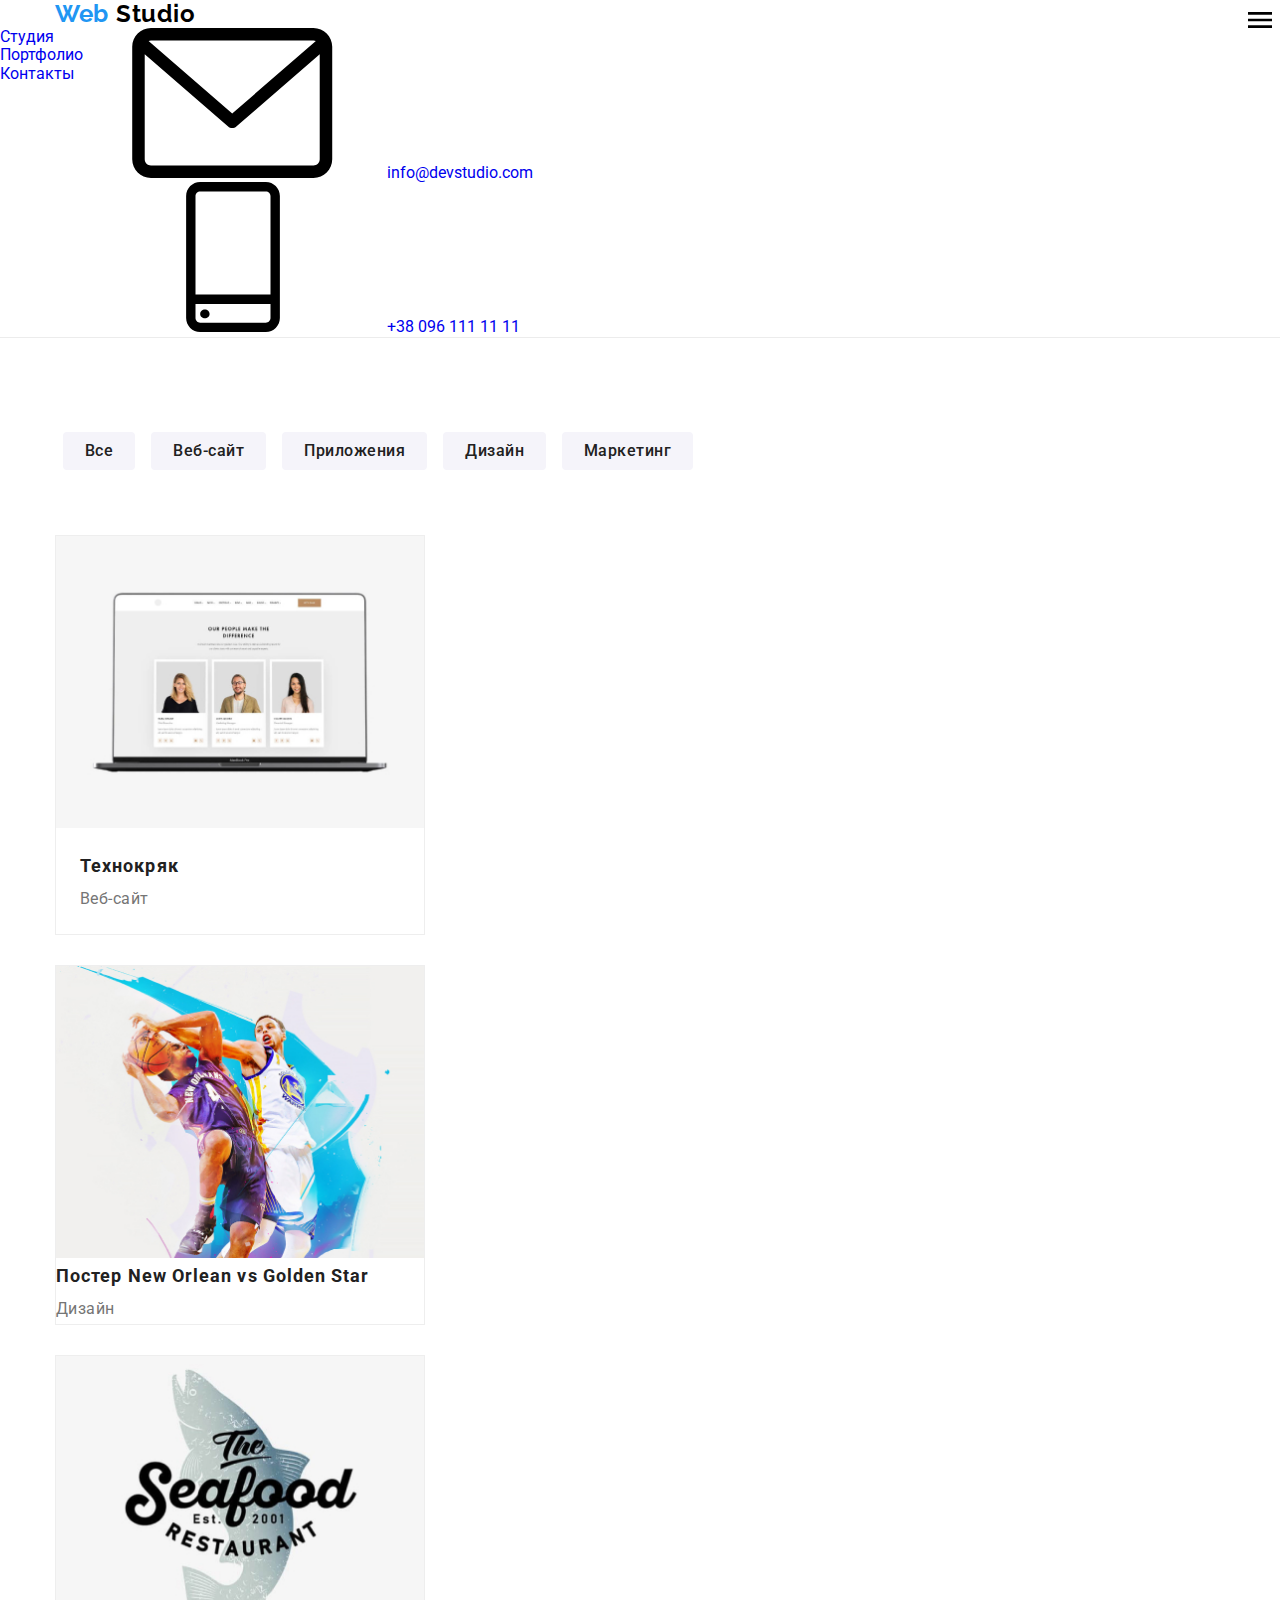
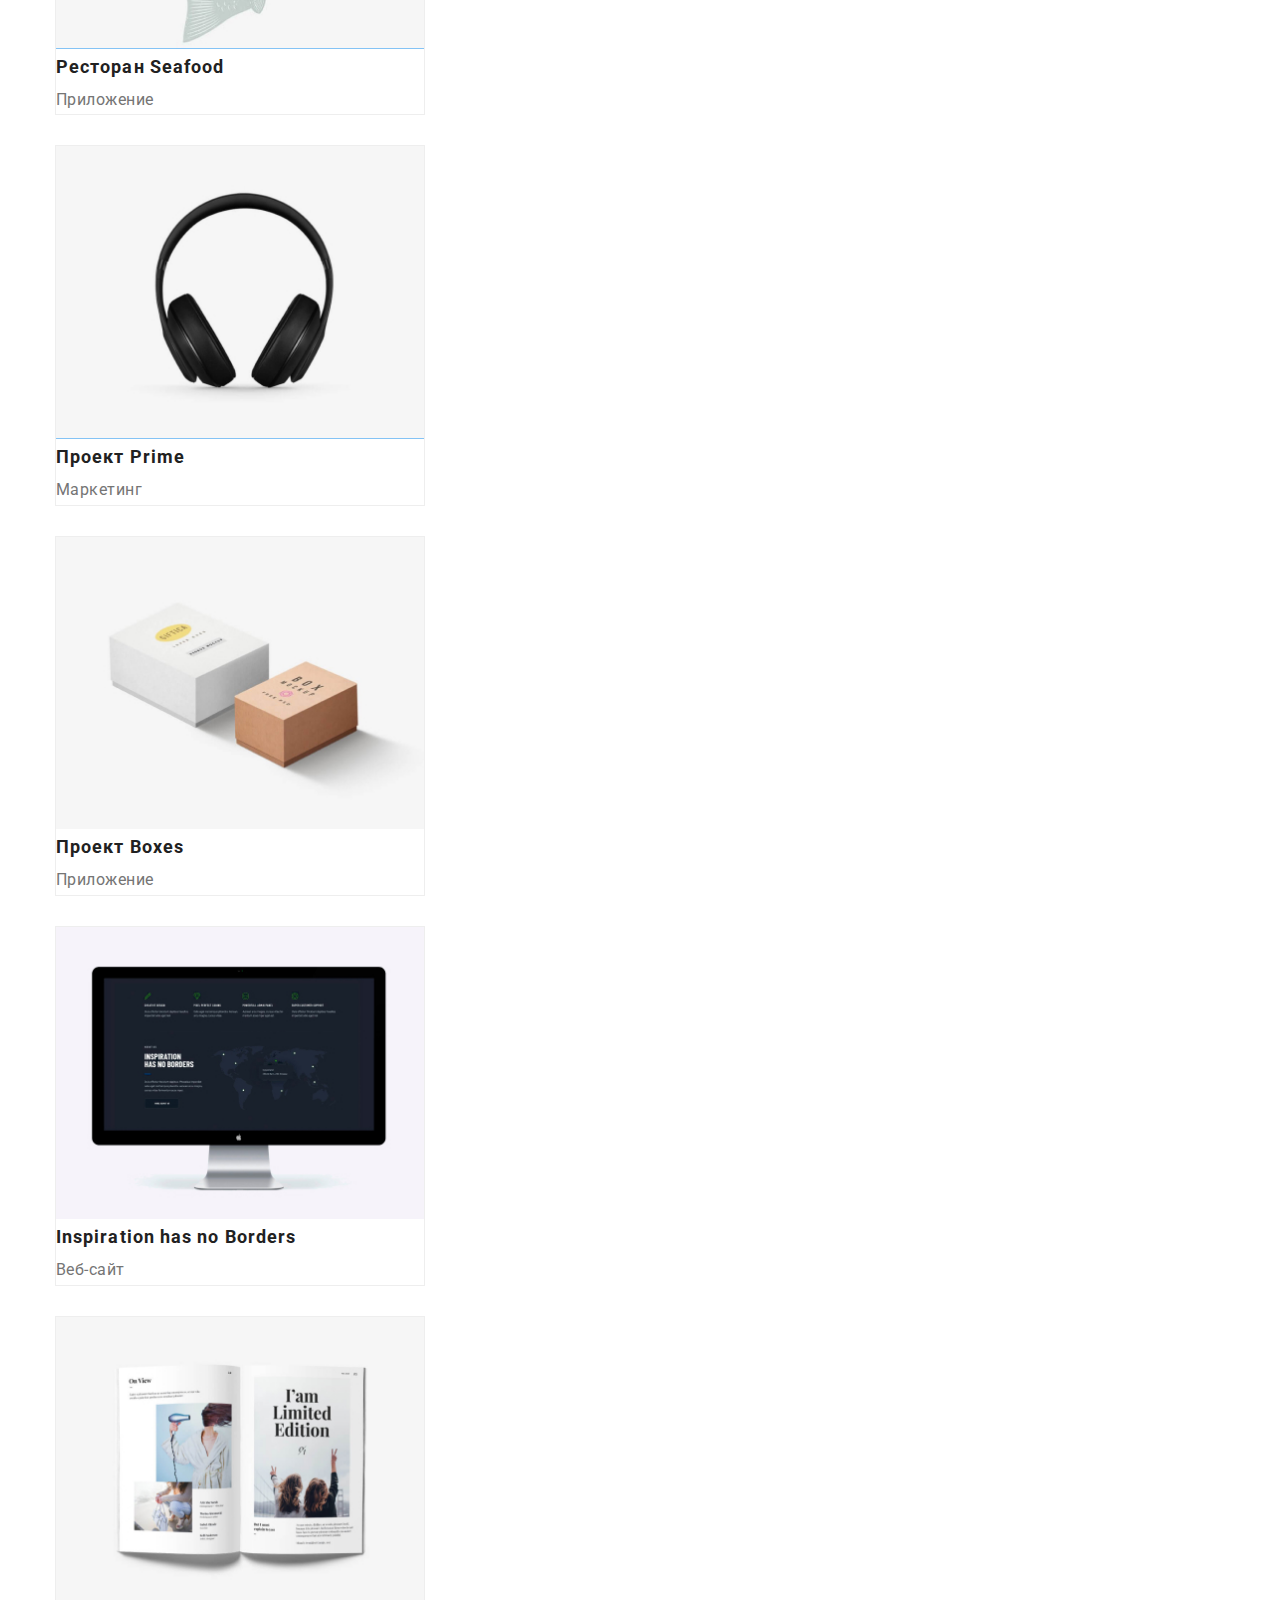
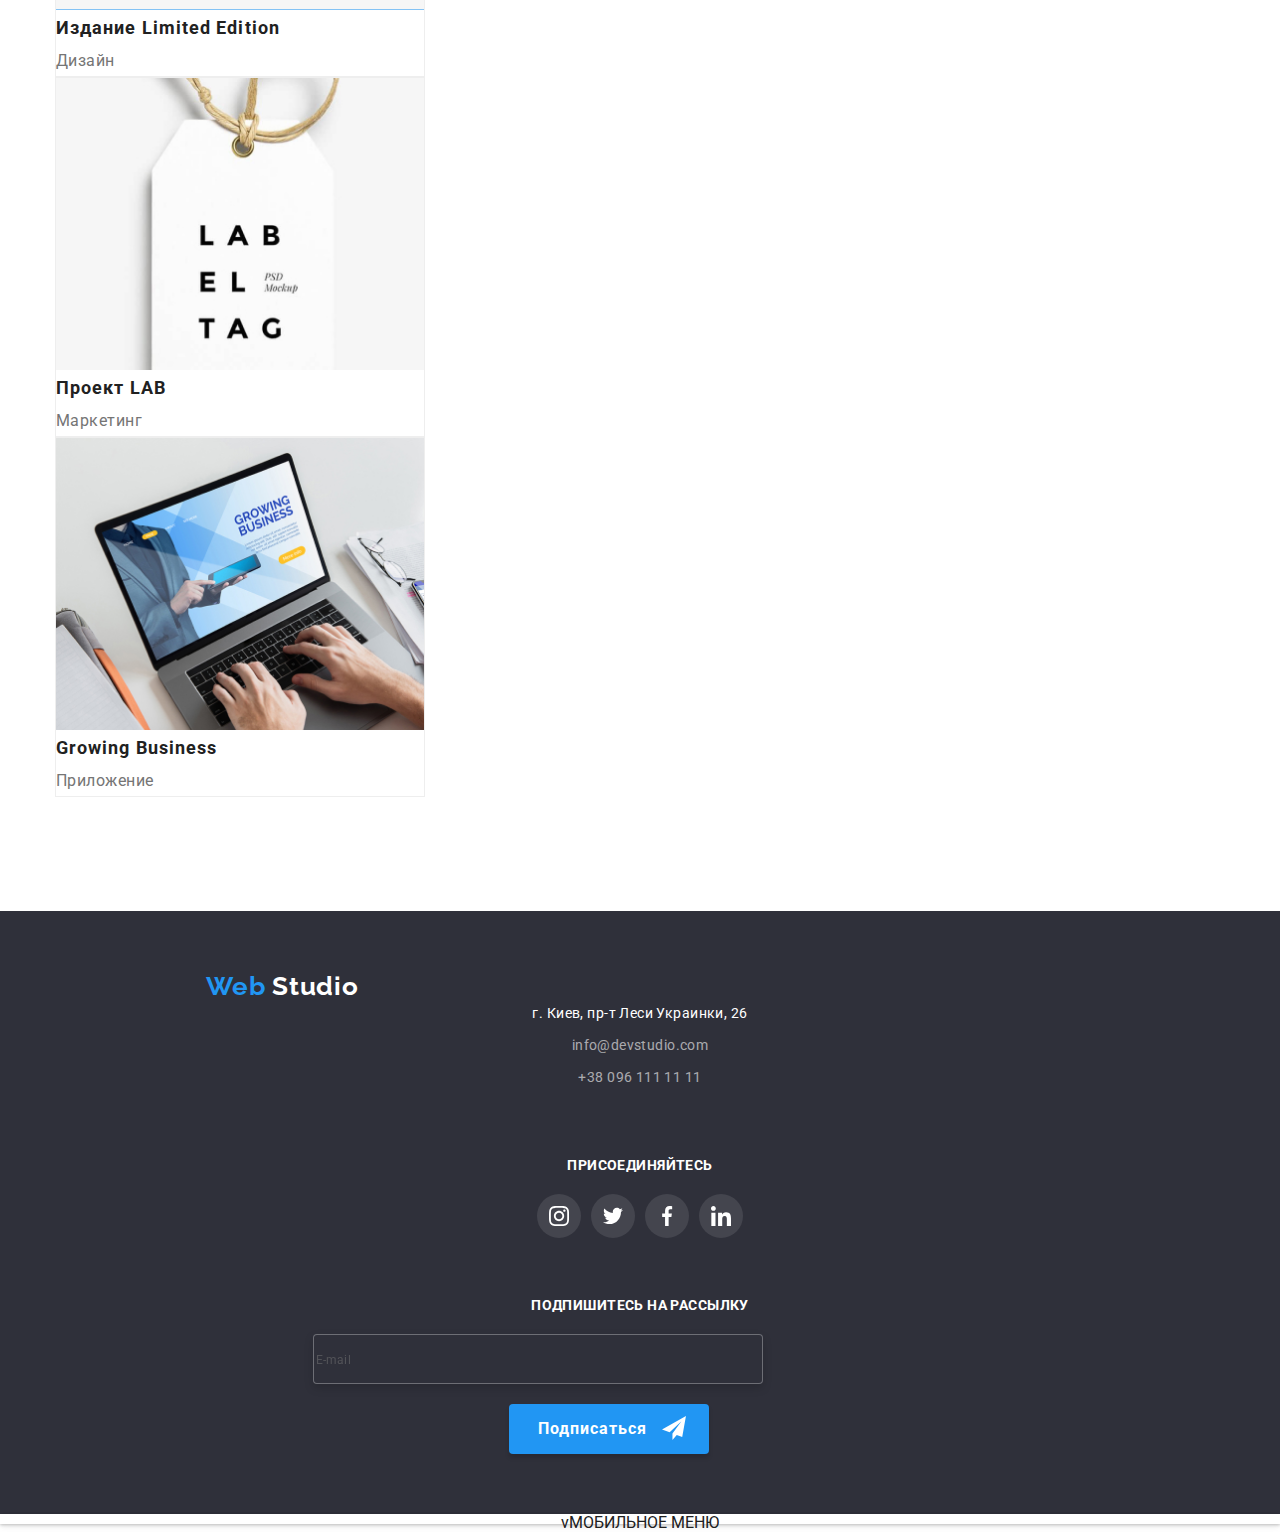
==== commit d593891f: "q" ====
--- a/portfolio.html
+++ b/portfolio.html
@@ -110,7 +110,7 @@
                       </ul>
         </div>
        <div class="container-cartridge">
-        <!-- class="container-img" -->
+       
         <!--секция с картинками-->
         <ul class="cartridge__list list">
           <!-- class="imagi-partfolio list" -->
--- a/css/main.min.css
+++ b/css/main.min.css
@@ -1,2 +1,2 @@
-*,*::before,*::after{-webkit-box-sizing:border-box;box-sizing:border-box}html,body{margin:0px;padding:0px}html{-webkit-box-sizing:border-box;box-sizing:border-box}*,*::after,*::before{-webkit-box-sizing:inherit;box-sizing:inherit}h1,h2,h3,h4,h5,h6,p{margin:0}.list{list-style:none;padding:0;margin:0}.link{text-decoration:none;color:inherit}img{display:block;max-width:100%;height:auto}a{text-decoration:none}.body{font-family:Roboto, sans-serif;font-style:normal;background:#ffffff}ul{list-style:none}ul{color:#000;list-style:none}.container-header{width:100%;padding-left:15px;padding-right:15px;margin-left:auto;margin-right:auto;margin:0 auto}@media screen and (min-width: 480px){.container-header{width:480px}}@media screen and (min-width: 768px){.container-header{width:768px}}@media screen and (min-width: 1200px){.container-header{width:1200px}}.container__section-hero{width:100%;padding-left:15px;padding-right:15px;margin:0 auto}@media screen and (min-width: 480px){.container__section-hero{width:480px}}@media screen and (min-width: 768px){.container__section-hero{width:768px}}@media screen and (min-width: 1200px){.container__section-hero{width:1200px}}.container__section-advantages{width:100%;padding-left:15px;padding-right:15px;margin:0 auto}@media screen and (min-width: 480px){.container__section-advantages{width:480px}}@media screen and (min-width: 768px){.container__section-advantages{width:768px}}@media screen and (min-width: 1200px){.container__section-advantages{width:1200px}}.section-our-work{width:100%;padding-left:15px;padding-right:15px;margin:0 auto}@media screen and (min-width: 480px){.section-our-work{width:480px}}@media screen and (min-width: 768px){.section-our-work{width:768px}}@media screen and (min-width: 1200px){.section-our-work{width:1200px}}.container__section-our-team{padding-left:15px;padding-right:15px;margin:0px auto;padding:0px;width:100%}@media screen and (min-width: 480px){.container__section-our-team{width:480px}}@media screen and (min-width: 768px){.container__section-our-team{width:768px}}@media screen and (min-width: 1200px){.container__section-our-team{width:1200px}}.container-filter-button{padding-left:15px;padding-right:15px;margin:0 auto;width:100%}@media screen and (min-width: 480px){.container-filter-button{width:480px}}@media screen and (min-width: 768px){.container-filter-button{width:768px}}@media screen and (min-width: 1200px){.container-filter-button{width:1200px}}.container-cartridge{padding-left:15px;width:100%;margin-left:auto;padding-right:15px;-ms-flex-wrap:wrap;flex-wrap:wrap;margin-right:auto;margin:0 auto}@media screen and (min-width: 480px){.container-cartridge{width:480px;-ms-flex-wrap:nowrap;flex-wrap:nowrap}}@media screen and (min-width: 768px){.container-cartridge{width:768px}}@media screen and (min-width: 1200px){.container-cartridge{width:1200px}}.container__section-hero{padding-left:15px;width:100%;margin:0 auto;margin-left:auto;padding-right:15px;margin-right:auto}@media screen and (min-width: 480px){.container__section-hero{width:480px}}@media screen and (min-width: 768px){.container__section-hero{width:768px}}@media screen and (min-width: 1200px){.container__section-hero{width:1200px}}.container-footer{padding-left:15px;width:100%;margin:0 auto;margin-left:auto;padding-right:15px;display:-webkit-box;display:-ms-flexbox;display:flex;margin-right:auto}@media screen and (min-width: 480px){.container-footer{width:480px;display:block}}@media screen and (min-width: 768px){.container-footer{width:768px}}@media screen and (min-width: 1200px){.container-footer{width:1200px}}.container__section-our-team{padding-left:15px;width:100%;margin:0 auto;margin-left:auto;padding-right:15px;margin-right:auto}@media screen and (min-width: 480px){.container__section-our-team{width:480px}}@media screen and (min-width: 768px){.container__section-our-team{width:768px}}@media screen and (min-width: 1200px){.container__section-our-team{width:1200px}}.container-footer-port{padding-left:15px;width:100%;margin:0 auto;margin-left:auto;padding-right:15px;margin-right:auto}@media screen and (min-width: 480px){.container-footer-port{width:480px}}@media screen and (min-width: 768px){.container-footer-port{width:768px}}@media screen and (min-width: 1200px){.container-footer-port{width:1200px}}.container-regular-customers{padding-left:15px;width:100%;margin:0 auto;margin-left:auto;padding-right:15px;margin-right:auto;padding:0px}@media screen and (min-width: 480px){.container-regular-customers{width:480px}}@media screen and (min-width: 768px){.container-regular-customers{width:768px}}@media screen and (min-width: 1200px){.container-regular-customers{width:1200px}}.footer{display:-webkit-box;display:-ms-flexbox;display:flex;-webkit-box-orient:horizontal;-webkit-box-direction:normal;-ms-flex-direction:row;flex-direction:row;background-color:#2f303a;padding-top:60px;padding-bottom:60px}@media screen and (min-width: 480px){.footer{display:block}}.footer__adres-div{margin-right:70px}.footer__address{font-style:normal;font-size:14px;line-height:1.71;letter-spacing:0.03em}.footer__item{margin-bottom:8px}.footer__item:active,.footer__item:focus,.footer__item:hover{color:#2196f3}.footer__logo{font-family:Raleway;font-style:normal;font-weight:700;font-size:26px;line-height:1.19;letter-spacing:0.03em}@media screen and (min-width: 480px){.footer__logo{margin:0px 0px 0px 151px}}.footer__web-color{color:#2196F3}.footer__list{padding:0px;padding-bottom:0px;margin-bottom:0px}.footer__list:last-child{margin:0px}@media screen and (min-width: 480px){.footer__list{margin-bottom:20px;display:-webkit-box;display:-ms-flexbox;display:flex;-webkit-box-orient:vertical;-webkit-box-direction:normal;-ms-flex-direction:column;flex-direction:column;-webkit-box-align:center;-ms-flex-align:center;align-items:center}}.footer__link-adress{font-size:14px;line-height:1.71;letter-spacing:0.03em;color:#ffffff}.footer-item__mail,.footer-item__telephone{font-size:14px;line-height:1.71;letter-spacing:0.03em;color:rgba(255,255,255,0.6);-webkit-transition-property:color;transition-property:color;-webkit-transition-duration:250ms;transition-duration:250ms;-webkit-transition-timing-function:cubic-bezier(0.4, 0, 0.2, 1);transition-timing-function:cubic-bezier(0.4, 0, 0.2, 1)}.footer-item__mail:hover,.footer-item__mail:focus,.footer-item__telephone:hover,.footer-item__telephone:focus{color:#2196f3}.footer__social-network{margin-left:70px;padding:0px}@media screen and (min-width: 480px){.footer__social-network{margin:0px;display:-webkit-box;display:-ms-flexbox;display:flex;-webkit-box-orient:vertical;-webkit-box-direction:normal;-ms-flex-direction:column;flex-direction:column;-webkit-box-align:center;-ms-flex-align:center;align-items:center;margin-bottom:60px;margin-top:60px}}.footer__title-social-network{font-weight:700;font-size:14px;line-height:1.14;letter-spacing:0.03em;text-transform:uppercase;-webkit-box-pack:center;-ms-flex-pack:center;justify-content:center;margin-bottom:20px;color:#FFFFFF}.footer-social-network__list{padding:0px;display:-webkit-box;display:-ms-flexbox;display:flex;margin:0px}.footer-social-network__item{width:44px;height:44px;fill:#fff;background-color:rgba(255,255,255,0.1);border-radius:50%;margin-right:10px;-webkit-transition:background-color 250ms cubic-bezier(0.4, 0, 0.2, 1);transition:background-color 250ms cubic-bezier(0.4, 0, 0.2, 1)}.footer-social-network__item:last-child{margin-right:0px}.footer-social-network__item:hover,.footer-social-network__item:focus,.footer-social-network__item:active{border-color:#2196f3}.footer-social-network__item :hover{background-color:#2196f3}.footer-social-network__svg{width:20px;height:20px;margin:12px;fill:#fff}.footer-social-network__svg:active,.footer-social-network__svg:hover,.footer-social-network__svg:focus{background-color:#2196f3;fill:#fff}.footer-social-network__link{display:block;border-radius:50%;width:44px;height:44px;-webkit-transition:background-color 250ms cubic-bezier(0.4, 0, 0.2, 1);transition:background-color 250ms cubic-bezier(0.4, 0, 0.2, 1)}.footer-social-network__link :hover,.footer-social-network__link :focus,.footer-social-network__link :active{border-color:#2196f3}.footer__subscribe-to-the-newsletter{margin-left:93px}@media screen and (min-width: 480px){.footer__subscribe-to-the-newsletter{margin-left:0px;display:-webkit-box;display:-ms-flexbox;display:flex;-webkit-box-orient:vertical;-webkit-box-direction:normal;-ms-flex-direction:column;flex-direction:column;-webkit-box-align:center;-ms-flex-align:center;align-items:center}}.footer__heading-subscribe{display:block;font-weight:700;font-size:14px;line-height:1.14;letter-spacing:0.03em;text-transform:uppercase;color:#FFFFFF;margin-bottom:20px}.footer__input-email input{color:#F5F4FA}.footer__input-email{width:358px;height:50px;background:#2F303A;border:1px solid rgba(255,255,255,0.3);-webkit-box-sizing:border-box;box-sizing:border-box;-webkit-text-decoration:#FFFFFF;text-decoration:#FFFFFF;-webkit-filter:drop-shadow(0px 4px 4px rgba(0,0,0,0.15));filter:drop-shadow(0px 4px 4px rgba(0,0,0,0.15));border-radius:4px;color:#F5F4FA}@media screen and (min-width: 480px){.footer__input-email{width:450px;margin-bottom:20px}}.footer__subscribe-button{position:relative;width:200px;height:50px;margin:0px;border:none;font-weight:700;font-size:16px;line-height:1.87;-webkit-box-align:center;-ms-flex-align:center;align-items:center;text-align:center;letter-spacing:0.06em;color:#FFFFFF;background:#2196F3;-webkit-box-shadow:0px 4px 4px rgba(0,0,0,0.15);box-shadow:0px 4px 4px rgba(0,0,0,0.15);border-radius:4px;padding:10px 62px 10px 29px}@media screen and (min-width: 480px){.footer__subscribe-button{margin-left:30%}}.subscribe-to-the-newsletter__svg{position:absolute;content:"";top:0;right:0;-webkit-transform:translate(-96%, 50%);transform:translate(-96%, 50%);display:-webkit-inline-box;display:-ms-inline-flexbox;display:inline-flex}.subscribe-to-the-newsletter-svg{position:absolute;content:"";top:0;right:0;-webkit-transform:translate(-96%, 50%);transform:translate(-96%, 50%);display:-webkit-inline-box;display:-ms-inline-flexbox;display:inline-flex}.adress{font-weight:400;font-size:14px;line-height:1.71;letter-spacing:0.03em;color:#FFFFFF}.footer__heading-social-network{font-size:14px;line-height:1.14;letter-spacing:0.03em;text-transform:uppercase;color:#FFFFFF;margin-bottom:20px;font-weight:700}.header{background:#ffffff;color:#212121}@media screen and (min-width: 480px){.header{width:480px;position:relative}}.header__logl_botton{display:-webkit-box;display:-ms-flexbox;display:flex}@media screen and (min-width: 480px){.header__logl_botton{width:480px}}.header__menu-button{display:-webkit-inline-box;display:-ms-inline-flexbox;display:inline-flex;border:0;width:40px;height:40px;padding:0px;margin-left:241px;background-color:#fff}.header__menu-button :hover,.header__menu-button :focus,.header__menu-button :active{fill:#2196f3}.header__menu-button .icon-closet{display:none}.header__menu-button .is-open .icon-closet{display:block}.header__menu-button .is-open .icon-menu{display:none}.header__menu-button-svg{fill:black;width:40px;height:40px}.header__menu-button-svg :hover,.header__menu-button-svg :focus,.header__menu-button-svg :active{fill:#2196f3}@media screen and (min-width: 480px){.header__menu-button-svg{width:480px}}@media screen and (min-width: 1px){.nav__hidden{display:none}}@media screen and (min-width: 768px){.nav__hidden{display:-webkit-box;display:-ms-flexbox;display:flex}}@media screen and (min-width: 1200px){.nav__hidden{display:-webkit-box;display:-ms-flexbox;display:flex}}.mobile-menu{position:absolute;top:100%;left:0;width:100%;background:#FFFFFF;-webkit-box-shadow:0px 4px 8px rgba(0,0,0,0.04),0px 2px 4px rgba(0,0,0,0.08),0px 1px 3px rgba(0,0,0,0.16);box-shadow:0px 4px 8px rgba(0,0,0,0.04),0px 2px 4px rgba(0,0,0,0.08),0px 1px 3px rgba(0,0,0,0.16);text-align:center;height:10px}.header__logo{font-style:normal;font-family:Raleway;font-size:26px;font-weight:700;line-height:1.19;letter-spacing:0.03em}@media screen and (min-width: 480px){.header__logo{width:480px;font-size:24px;line-height:1.16}}.logo__color{color:#2196f3}@media screen and (min-width: 480px){.logo__color{width:480px}}.logo__color-a,.web-color-a{color:#000000}@media screen and (min-width: 480px){.logo__color-a,.web-color-a{width:480px}}.footer__web-color-b{color:#ffffff}@media screen and (min-width: 480px){.footer__web-color-b{width:480px}}.section-advantages__hide{display:none}.section-advantages{background:#ffffff;padding-top:60px;padding-bottom:60px;margin:0px}@media screen and (min-width: 480px){.section-advantages{width:480px}}.section-advantages__list{margin-left:auto;margin-right:auto;padding:0px}.section-advantages__item{margin-right:30px}.section-advantages__item :last-child{margin-right:0px}@media screen and (min-width: 480px){.section-advantages__item{margin-right:0px;width:100%}}.section-advantages__div{-webkit-box-pack:center;-ms-flex-pack:center;justify-content:center;-webkit-box-align:center;-ms-flex-align:center;align-items:center;width:270px;height:120px;background-color:#F5F4FA;border-radius:4px;margin:0px;display:-webkit-box;display:-ms-flexbox;display:flex}@media screen and (min-width: 480px){.section-advantages__div{width:480px;margin-right:0px;width:100%}}.section-advantages__svg{display:-webkit-box;display:-ms-flexbox;display:flex;width:70px;height:70px;margin:0px}@media screen and (min-width: 480px){.section-advantages__svg{width:480px}}.section-advantages__card-title{padding-top:30px;font-weight:700;font-size:14px;line-height:1.42;letter-spacing:0.03em;text-transform:uppercase;color:#212121;color:#212121;margin-top:0;margin-bottom:10px}@media screen and (min-width: 480px){.section-advantages__card-title{font-weight:bold;font-size:14px;line-height:1.14;text-align:center;letter-spacing:0.03em;text-transform:uppercase;width:100%;color:#212121}}.section-advantages__card-text{color:#757575;margin-right:30px;width:270px;height:75px;font-size:14px;line-height:1.71;letter-spacing:0.03em;color:#757575}@media screen and (min-width: 480px){.section-advantages__card-text{width:100%;font-weight:normal;font-size:14px;line-height:1.71;letter-spacing:0.03em;color:#757575}}p{margin-bottom:0;margin-top:0}.name{padding-bottom:200px;padding-top:200px;background:#2f303a;color:#fff;text-align:center}.section-hero{height:600px;margin-left:auto;margin-right:auto;outline:1px solid black;max-width:100%;background-image:-webkit-gradient(linear, left top, right top, from(rgba(47,48,58,0.4)), to(rgba(47,48,58,0.4))),url(../image/Hero.jpg);background-image:linear-gradient(to right, rgba(47,48,58,0.4), rgba(47,48,58,0.4)),url(../image/Hero.jpg);background-repeat:no-repeat;background-size:cover;background-position:center}@media screen and (min-width: 480px){.section-hero{width:480px;height:400px}}@media screen and (min-width: 768px){.section-hero{width:768px;height:600px}}@media screen and (min-width: 1200px){.section-hero{width:1200px;height:600px}}.section-hero__title-hero{margin-bottom:30px;margin-top:0;font-family:Roboto;font-style:normal;font-weight:900;font-size:44px;line-height:1.36;letter-spacing:0.06em;text-transform:uppercase;color:#ffffff;margin-top:0}@media screen and (min-width: 480px){.section-hero__title-hero{width:480px;font-weight:900;font-size:26px;line-height:1.62;text-align:center;letter-spacing:0.06em;text-transform:uppercase;color:#FFFFFF;margin-top:-80px}}.section-hero__button{display:inline-block;border:none;color:#fff;background-color:#2196f3;font-family:Roboto;font-style:normal;font-weight:700;font-size:16px;line-height:1.88;display:-webkit-box;display:-ms-flexbox;display:flex;-webkit-box-align:center;-ms-flex-align:center;align-items:center;text-align:center;letter-spacing:0.06em;min-width:200px;height:50px;left:700px;top:430px;-webkit-box-shadow:0px 4px 4px rgba(0,0,0,0.15);box-shadow:0px 4px 4px rgba(0,0,0,0.15);border-radius:4px;padding:10px 32px;margin-right:auto;margin-left:auto;padding:10px 32px;margin-bottom:118px}.section-our-team{background:#F5F4FA}.section-our-team__title{font-weight:700;font-size:36px;line-height:1.17;text-align:center;letter-spacing:0.03em;color:#212121;margin-top:0px;margin-bottom:50px;background:#f5f4fa;padding-top:94px}@media screen and (min-width: 480px){.section-our-team__title{width:480px;font-weight:700;font-size:28px;line-height:1.17;text-align:center;letter-spacing:0.03em;color:#212121}}.section-our-team__title-name{padding-top:0px;padding-bottom:10px;font-weight:500;font-size:16px;line-height:1.19;text-align:center;letter-spacing:0.03em;color:#212121}.section-our-team__text-spetikatoon{padding-top:0px}.section-our-team__list{display:-webkit-box;display:-ms-flexbox;display:flex;padding:0px;padding-bottom:94px}@media screen and (min-width: 480px){.section-our-team__list{width:480px;display:block}}.section-our-team__item,.section-our-team__item-a{border-radius:0px 0px 4px 4px;background:#ffffff;-webkit-box-shadow:0px 1px 3px rgba(0,0,0,0.12),0px 1px 1px rgba(0,0,0,0.14),0px 2px 1px rgba(0,0,0,0.2);box-shadow:0px 1px 3px rgba(0,0,0,0.12),0px 1px 1px rgba(0,0,0,0.14),0px 2px 1px rgba(0,0,0,0.2);width:270px;height:428px}@media screen and (min-width: 480px){.section-our-team__item,.section-our-team__item-a{width:480px;height:622px;padding-bottom:30px}}.section-our-team__item{margin-right:30px}@media screen and (min-width: 480px){.section-our-team__item{width:480px;margin-right:0px;margin-bottom:30px}}.section-our-team__item-a{margin-right:0px}.section-our-team__text-spetikatoon{font-size:16px;line-height:1.19;text-align:center;letter-spacing:0.03em;color:#757575}.section-our-team__spetifikation{padding:30px 32px}.section-our-team__photo{padding-top:0px;padding-bottom:0px;margin-right:0px;width:100%}.section-our-team__list-contacts{display:-webkit-box;display:-ms-flexbox;display:flex;margin-top:16px;margin-bottom:30px}.section-our-team__list-contacts :last-child{margin-right:0px}.section-our-team__list-contacts{display:-webkit-box;display:-ms-flexbox;display:flex;-webkit-box-align:center;-ms-flex-align:center;align-items:center;-webkit-box-pack:center;-ms-flex-pack:center;justify-content:center;padding:0px;margin-top:16px}.section-our-team__item-contacts{padding:0px;border:none;-webkit-box-pack:center;-ms-flex-pack:center;justify-content:center;background-color:#fff;margin-right:10px;fill:#AFB1B8}.section-our-team__item-contacts :hover,.section-our-team__item-contacts :focus{background-color:#2196f3;fill:#F5F4FA}.section-our-team__link-contacts{display:-webkit-box;display:-ms-flexbox;display:flex;-webkit-box-pack:center;-ms-flex-pack:center;justify-content:center;-webkit-box-align:center;-ms-flex-align:center;align-items:center;display:block;border-radius:50%;width:44px;height:44px;background-color:#ffffff;fill:#AFB1B8;-webkit-transition:background-color 250ms cubic-bezier(0.4, 0, 0.2, 1),fill 250ms cubic-bezier(0.4, 0, 0.2, 1);transition:background-color 250ms cubic-bezier(0.4, 0, 0.2, 1),fill 250ms cubic-bezier(0.4, 0, 0.2, 1)}.section-our-team__svg-contacts{width:20px;height:20px;margin:12px}.section-our-work{padding-bottom:94px}@media screen and (min-width: 480px){.section-our-work{width:480px;display:none}}.section-regular-customers{padding:0px;margin-bottom:94px;margin-top:94px}@media screen and (min-width: 480px){.section-regular-customers{margin-bottom:60px;margin-top:60px}}.regular-customers__title{font-weight:700;font-size:36px;line-height:1.16;text-align:center;letter-spacing:0.03em;color:#212121;margin-bottom:50px}@media screen and (min-width: 480px){.regular-customers__title{font-weight:bold;font-size:28px;line-height:1.17;text-align:center;letter-spacing:0.03em;color:#212121}}.regular-customers__list{display:-webkit-box;display:-ms-flexbox;display:flex;-webkit-box-pack:center;-ms-flex-pack:center;justify-content:center}@media screen and (min-width: 480px){.regular-customers__list{-ms-flex-wrap:wrap;flex-wrap:wrap}}.regular-customers__item{fill:#AFB1B8;-webkit-box-sizing:border-box;box-sizing:border-box;border-radius:4px;-webkit-transition-property:color;transition-property:color;-webkit-transition-duration:250ms;transition-duration:250ms;-webkit-transition-timing-function:cubic-bezier(0.4, 0, 0.2, 1);transition-timing-function:cubic-bezier(0.4, 0, 0.2, 1);padding:0px;margin-right:30px}.regular-customers__item :hover,.regular-customers__item :focus{border-color:#2196f3;fill:#2196f3}.regular-customers__item :last-child{margin-right:0px}@media screen and (min-width: 480px){.regular-customers__item :nth-child(2n){margin-right:0px}}.regular-customers__svg{width:106px;height:60px;margin:16px 32px}.regular-customers__svg :hover,.regular-customers__svg :focus{fill:#afb1b8}.regular-customers__link{display:block;width:170px;height:92px;fill:#afb1b8;border:1px solid #AFB1B8;background-color:#fff;-webkit-transition-property:fill;transition-property:fill;-webkit-transition-duration:250ms;transition-duration:250ms;-webkit-transition-timing-function:cubic-bezier(0.4, 0, 0.2, 1);transition-timing-function:cubic-bezier(0.4, 0, 0.2, 1);-webkit-transition:border 250ms cubic-bezier(0.4, 0, 0.2, 1);transition:border 250ms cubic-bezier(0.4, 0, 0.2, 1)}.regular-customers__link :hover,.regular-customers__link :focus{background-color:#fff;border-color:#2196f3;fill:#2196f3}@media screen and (min-width: 480px){.regular-customers__link{height:92px;margin-bottom:30px}.regular-customers__link :nth-last-child(-n+2){margin-bottom:0px}}.section__filter-button{padding-bottom:94px;padding-top:94px}.filter-button__list{display:-webkit-box;display:-ms-flexbox;display:flex;-webkit-box-pack:center;-ms-flex-pack:center;justify-content:center;margin-top:0px;margin-bottom:50px;margin-left:auto;margin-right:auto;padding:0px}@media screen and (min-width: 480px){.filter-button__list{-webkit-box-orient:horizontal;-webkit-box-direction:normal;-ms-flex-direction:row;flex-direction:row;-ms-flex-wrap:wrap;flex-wrap:wrap;-webkit-box-pack:start;-ms-flex-pack:start;justify-content:start}}.filter-button__item{font-weight:500;font-size:16px;line-height:1.62;margin-left:8px;padding:0px;text-align:center;letter-spacing:0.03em;color:#212121;background:#f5f4fa;border-radius:4px;padding:6px 22px;-webkit-transition:background-color 250ms cubic-bezier(0.4, 0, 0.2, 1),color 250ms cubic-bezier(0.4, 0, 0.2, 1);transition:background-color 250ms cubic-bezier(0.4, 0, 0.2, 1),color 250ms cubic-bezier(0.4, 0, 0.2, 1)}.filter-button__item:hover,.filter-button__item:focus,.filter-button__item:active{color:#ffffff;background-color:#2196f3}@media screen and (min-width: 480px){.filter-button__item{margin-bottom:15px;margin-right:8px}}.filter__button:last-child{margin-right:0px}.filter__button :hover,.filter__button :active,.filter__button :focus{color:#ffffff;background-color:var(--button-background);-webkit-box-shadow:0px 3px 1px rgba(0,0,0,0.1),0px 1px 2px rgba(0,0,0,0.08),0px 2px 2px rgba(0,0,0,0.12);box-shadow:0px 3px 1px rgba(0,0,0,0.1),0px 1px 2px rgba(0,0,0,0.08),0px 2px 2px rgba(0,0,0,0.12)}.filter__button{font-weight:500;font-size:16px;line-height:1.62;text-align:center;letter-spacing:0.03em;background:#f5f4fa;border-radius:4px;padding:6px 22px;-webkit-transition:background-color 250ms cubic-bezier(0.4, 0, 0.2, 1),color 250ms cubic-bezier(0.4, 0, 0.2, 1);transition:background-color 250ms cubic-bezier(0.4, 0, 0.2, 1),color 250ms cubic-bezier(0.4, 0, 0.2, 1);margin-right:8px}.filter__button:hover,.filter__button:focus,.filter__button:active{color:#ffffff;background-color:#2196f3;-webkit-box-shadow:0px 3px 1px rgba(0,0,0,0.1),0px 1px 2px rgba(0,0,0,0.08),0px 2px 2px rgba(0,0,0,0.12);box-shadow:0px 3px 1px rgba(0,0,0,0.1),0px 1px 2px rgba(0,0,0,0.08),0px 2px 2px rgba(0,0,0,0.12)}.filter__button :last-child{margin-right:0px}.border{border:none}.header_portfolio{background:#ffffff;color:#212121;border-bottom:1px solid  #ECECEC}.header__hide{display:none}.image-fone-portfolio{position:relative}.containre-backdrop{margin:40px}.backdrop{position:fixed;top:0;left:0;width:100%;height:100%;background-color:rgba(0,0,0,0.2);-webkit-transition-property:opacity;transition-property:opacity;-webkit-transition-duration:250ms;transition-duration:250ms;-webkit-transition-timing-function:cubic-bezier(0.4, 0, 0.2, 1),scale 250ms cubic-bezier(0.4, 0, 0.2, 1);transition-timing-function:cubic-bezier(0.4, 0, 0.2, 1),scale 250ms cubic-bezier(0.4, 0, 0.2, 1)}.backdrop.is-hidden{opacity:0;pointer-events:none;-webkit-transform:scale(0.5);transform:scale(0.5)}.modal{padding:40px 39px 40px 41px;width:528px;height:581px;-webkit-transform:translate(-50%, -50%);transform:translate(-50%, -50%);position:absolute;top:50%;left:50%;background:#FFFFFF;-webkit-box-shadow:0px 1px 3px rgba(0,0,0,0.12),0px 1px 1px rgba(0,0,0,0.14),0px 2px 1px rgba(0,0,0,0.2);box-shadow:0px 1px 3px rgba(0,0,0,0.12),0px 1px 1px rgba(0,0,0,0.14),0px 2px 1px rgba(0,0,0,0.2);border-radius:4px;-webkit-transition:opacity 250ms cubic-bezier(0.4, 0, 0.2, 1);transition:opacity 250ms cubic-bezier(0.4, 0, 0.2, 1)}@media screen and (min-width: 480px){.modal{width:450px;height:609px;top:43%;left:43%;-webkit-transform:translate(-50%, -50%);transform:translate(-50%, -50%)}}::-webkit-input-placeholder{font-weight:400;font-size:12px;line-height:1.16;letter-spacing:0.01em;color:rgba(117,117,117,0.5)}:-ms-input-placeholder{font-weight:400;font-size:12px;line-height:1.16;letter-spacing:0.01em;color:rgba(117,117,117,0.5)}::-ms-input-placeholder{font-weight:400;font-size:12px;line-height:1.16;letter-spacing:0.01em;color:rgba(117,117,117,0.5)}::placeholder{font-weight:400;font-size:12px;line-height:1.16;letter-spacing:0.01em;color:rgba(117,117,117,0.5)}.button-closet{position:absolute;display:-webkit-box;display:-ms-flexbox;display:flex;display:block;content:"";padding:0px;border-radius:50%;border:1px solid rgba(0,0,0,0.1);background-color:#FFFFFF;top:14px;right:14px;width:30px;height:30px}.closet-svg{position:absolute;top:0;left:0;display:block;width:18px;height:18px;-webkit-transform:translate(26%, 22%);transform:translate(26%, 22%);-webkit-transition:fill 250ms cubic-bezier(0.4, 0, 0.2, 1);transition:fill 250ms cubic-bezier(0.4, 0, 0.2, 1)}.closet-svg:focus,.closet-svg:active,.closet-svg:hover{fill:#2196f3}.span-label{display:block;font-weight:normal;font-size:12px;line-height:1.16;text-align:left;letter-spacing:0.01em}.modal-name{position:relative;color:#757575}.modal-name-checkbox{font-weight:normal;font-size:14px;line-height:1.16;text-align:left;letter-spacing:0.01em;color:#757575}@media screen and (min-width: 480px){.modal-name-checkbox{font-size:12px}}textarea{resize:none}.modal__h2{display:block;font-weight:700;font-size:20px;line-height:1.15;text-align:center;letter-spacing:0.03em;margin-bottom:12px;color:#212121}.modal-div{position:relative}.modal-button-send-form{margin:0 auto;margin-top:30px;border:none;width:200px;height:50px;background:#2196F3;-webkit-box-shadow:0px 4px 4px rgba(0,0,0,0.15);box-shadow:0px 4px 4px rgba(0,0,0,0.15);border-radius:4px;font-weight:500;font-size:16px;line-height:1.87;display:-webkit-box;display:-ms-flexbox;display:flex;-webkit-box-align:center;-ms-flex-align:center;align-items:center;text-align:center;letter-spacing:0.06em;-webkit-box-pack:center;-ms-flex-pack:center;justify-content:center;color:#FFFFFF}.contract{font-weight:400;font-size:14px;line-height:1.71;letter-spacing:0.03em;-webkit-text-decoration-line:underline;text-decoration-line:underline;color:#2196F3}.form{width:448px;height:40px;border:1px solid rgba(33,33,33,0.2);border-radius:4px;margin-left:auto;margin-right:auto}.form-grup-name,.form-grup-phone,.form-grup-mail{margin-bottom:10px;display:-webkit-box;display:-ms-flexbox;display:flex;-webkit-box-orient:vertical;-webkit-box-direction:normal;-ms-flex-direction:column;flex-direction:column}.form-group-coments{position:relative;margin-bottom:10px;display:-webkit-box;display:-ms-flexbox;display:flex;-webkit-box-orient:vertical;-webkit-box-direction:normal;-ms-flex-direction:column;flex-direction:column}.input-modal:focus+.maodal-svg,.input-modal:hover+.maodal-svg{border-color:#2196f3;fill:#2196f3;-webkit-transition:fill 250ms cubic-bezier(0.4, 0, 0.2, 1),left 250ms cubic-bezier(0.4, 0, 0.2, 1);transition:fill 250ms cubic-bezier(0.4, 0, 0.2, 1),left 250ms cubic-bezier(0.4, 0, 0.2, 1)}.input-modal:active,.input-modal:focus .input-modal:hover{border:1px solid #2196f3}.form-grup input{padding:11px 12px;border:1px solid rgba(33,33,33,0.2);-webkit-box-sizing:border-box;box-sizing:border-box;border-radius:4px}.form-grup label{margin-bottom:4px}.sizing{margin-left:40px;margin-right:40px}.form-group-coments textarea{height:120px}.input-modal{width:448px;height:40px;padding:11px 12px;border:1px solid rgba(33,33,33,0.2);border-radius:4px;padding-left:25px;margin-top:4px;-webkit-transition:border-color 250ms cubic-bezier(0.4, 0, 0.2, 1);transition:border-color 250ms cubic-bezier(0.4, 0, 0.2, 1)}@media screen and (min-width: 480px){.input-modal{width:370px;height:40px}}.input-modal:active,.input-modal:hover,.input-modal:focus{border-color:#2196f3}.input-modal:active+.maodal-svg :hover,.input-modal:active+.maodal-svg :focus,.input-modal:active+.maodal-svg :active,.input-modal:hover+.maodal-svg :hover,.input-modal:hover+.maodal-svg :focus,.input-modal:hover+.maodal-svg :active,.input-modal:focus+.maodal-svg :hover,.input-modal:focus+.maodal-svg :focus,.input-modal:focus+.maodal-svg :active{fill:#2196f3}.input-modal-coment{width:448px;height:120px;padding:11px 12px;border:1px solid rgba(33,33,33,0.2);border-radius:4px;margin-top:4px;-webkit-transition:border-color 250ms cubic-bezier(0.4, 0, 0.2, 1);transition:border-color 250ms cubic-bezier(0.4, 0, 0.2, 1)}@media screen and (min-width: 480px){.input-modal-coment{width:370px;height:120px}}.input-modal-coment:active,.input-modal-coment:hover,.input-modal-coment:focus{border-color:#2196f3}.maodal-svg{position:absolute;fill:#000000;top:0;left:0;-webkit-transform:translate(12px, 33px);transform:translate(12px, 33px);opacity:1}.icon{position:absolute;top:0;left:0;display:inline-block;width:20px;height:20px;background-color:#2196f3}.form-grup-checkbox{position:relative}.rel{position:relative;border-color:#2196f3}.modal-name{position:relative}.checkbox-modal{-webkit-appearance:none;-moz-appearance:none;appearance:none;position:absolute}.span-checkbox{position:absolute;display:block;width:16px;height:15px;border:2px solid #212121;top:0;left:0;-webkit-transform:translate(-150%);transform:translate(-150%)}.checkbox-modal:checked ~ .span-checkbox{background-color:#2196f3;background-image:url(../../image/Vector-check.svg);background-size:contain;background-origin:content-box;border-color:#2196f3;background-repeat:no-repeat;background-position:center}.section__filter-button{padding-bottom:94px;padding-top:94px}.filter-button__list{display:-webkit-box;display:-ms-flexbox;display:flex;-webkit-box-pack:center;-ms-flex-pack:center;justify-content:center;margin-top:0px;margin-bottom:50px;margin-left:auto;margin-right:auto;padding:0px}@media screen and (min-width: 480px){.filter-button__list{-webkit-box-orient:horizontal;-webkit-box-direction:normal;-ms-flex-direction:row;flex-direction:row;-ms-flex-wrap:wrap;flex-wrap:wrap;-webkit-box-pack:start;-ms-flex-pack:start;justify-content:start}}.filter-button__item{font-weight:500;font-size:16px;line-height:1.62;margin-left:8px;padding:0px;text-align:center;letter-spacing:0.03em;color:#212121;background:#f5f4fa;border-radius:4px;padding:6px 22px;-webkit-transition:background-color 250ms cubic-bezier(0.4, 0, 0.2, 1),color 250ms cubic-bezier(0.4, 0, 0.2, 1);transition:background-color 250ms cubic-bezier(0.4, 0, 0.2, 1),color 250ms cubic-bezier(0.4, 0, 0.2, 1)}.filter-button__item:hover,.filter-button__item:focus,.filter-button__item:active{color:#ffffff;background-color:#2196f3}@media screen and (min-width: 480px){.filter-button__item{margin-bottom:15px;margin-right:8px}}.filter__button:last-child{margin-right:0px}.filter__button :hover,.filter__button :active,.filter__button :focus{color:#ffffff;background-color:var(--button-background);-webkit-box-shadow:0px 3px 1px rgba(0,0,0,0.1),0px 1px 2px rgba(0,0,0,0.08),0px 2px 2px rgba(0,0,0,0.12);box-shadow:0px 3px 1px rgba(0,0,0,0.1),0px 1px 2px rgba(0,0,0,0.08),0px 2px 2px rgba(0,0,0,0.12)}.filter__button{font-weight:500;font-size:16px;line-height:1.62;text-align:center;letter-spacing:0.03em;background:#f5f4fa;border-radius:4px;padding:6px 22px;-webkit-transition:background-color 250ms cubic-bezier(0.4, 0, 0.2, 1),color 250ms cubic-bezier(0.4, 0, 0.2, 1);transition:background-color 250ms cubic-bezier(0.4, 0, 0.2, 1),color 250ms cubic-bezier(0.4, 0, 0.2, 1);margin-right:8px}.filter__button:hover,.filter__button:focus,.filter__button:active{color:#ffffff;background-color:#2196f3;-webkit-box-shadow:0px 3px 1px rgba(0,0,0,0.1),0px 1px 2px rgba(0,0,0,0.08),0px 2px 2px rgba(0,0,0,0.12);box-shadow:0px 3px 1px rgba(0,0,0,0.1),0px 1px 2px rgba(0,0,0,0.08),0px 2px 2px rgba(0,0,0,0.12)}.filter__button :last-child{margin-right:0px}.border{border:none}
+*,*::before,*::after{-webkit-box-sizing:border-box;box-sizing:border-box}html,body{margin:0px;padding:0px}html{-webkit-box-sizing:border-box;box-sizing:border-box}*,*::after,*::before{-webkit-box-sizing:inherit;box-sizing:inherit}h1,h2,h3,h4,h5,h6,p{margin:0}.list{list-style:none;padding:0;margin:0}.link{text-decoration:none;color:inherit}img{display:block;max-width:100%;height:auto}a{text-decoration:none}.body{font-family:Roboto, sans-serif;font-style:normal;background:#ffffff}ul{list-style:none}ul{color:#000;list-style:none}.container-header{width:100%;padding-left:15px;padding-right:15px;margin-left:auto;margin-right:auto;margin:0 auto}@media screen and (min-width: 480px){.container-header{width:480px}}@media screen and (min-width: 768px){.container-header{width:768px}}@media screen and (min-width: 1200px){.container-header{width:1200px}}.container__section-hero{width:100%;padding-left:15px;padding-right:15px;margin:0 auto}@media screen and (min-width: 480px){.container__section-hero{width:480px}}@media screen and (min-width: 768px){.container__section-hero{width:768px}}@media screen and (min-width: 1200px){.container__section-hero{width:1200px}}.container__section-advantages{width:100%;padding-left:15px;padding-right:15px;margin:0 auto}@media screen and (min-width: 480px){.container__section-advantages{width:480px}}@media screen and (min-width: 768px){.container__section-advantages{width:768px}}@media screen and (min-width: 1200px){.container__section-advantages{width:1200px}}.section-our-work{width:100%;padding-left:15px;padding-right:15px;margin:0 auto}@media screen and (min-width: 480px){.section-our-work{width:480px}}@media screen and (min-width: 768px){.section-our-work{width:768px}}@media screen and (min-width: 1200px){.section-our-work{width:1200px}}.container__section-our-team{padding-left:15px;padding-right:15px;margin:0px auto;padding:0px;width:100%}@media screen and (min-width: 480px){.container__section-our-team{width:480px}}@media screen and (min-width: 768px){.container__section-our-team{width:768px}}@media screen and (min-width: 1200px){.container__section-our-team{width:1200px}}.container-filter-button{padding-left:15px;padding-right:15px;margin:0 auto;width:100%}@media screen and (min-width: 480px){.container-filter-button{width:480px}}@media screen and (min-width: 768px){.container-filter-button{width:768px}}@media screen and (min-width: 1200px){.container-filter-button{width:1200px}}.container-cartridge{padding-left:15px;width:100%;margin-left:auto;padding-right:15px;-ms-flex-wrap:wrap;flex-wrap:wrap;margin-right:auto;margin:0 auto}@media screen and (min-width: 480px){.container-cartridge{width:480px;-ms-flex-wrap:nowrap;flex-wrap:nowrap}}@media screen and (min-width: 768px){.container-cartridge{width:768px}}@media screen and (min-width: 1200px){.container-cartridge{width:1200px}}.container__section-hero{padding-left:15px;width:100%;margin:0 auto;margin-left:auto;padding-right:15px;margin-right:auto}@media screen and (min-width: 480px){.container__section-hero{width:480px}}@media screen and (min-width: 768px){.container__section-hero{width:768px}}@media screen and (min-width: 1200px){.container__section-hero{width:1200px}}.container-footer{padding-left:15px;width:100%;margin:0 auto;margin-left:auto;padding-right:15px;display:-webkit-box;display:-ms-flexbox;display:flex;margin-right:auto}@media screen and (min-width: 480px){.container-footer{width:480px;display:block}}@media screen and (min-width: 768px){.container-footer{width:768px}}@media screen and (min-width: 1200px){.container-footer{width:1200px}}.container__section-our-team{padding-left:15px;width:100%;margin:0 auto;margin-left:auto;padding-right:15px;margin-right:auto}@media screen and (min-width: 480px){.container__section-our-team{width:480px}}@media screen and (min-width: 768px){.container__section-our-team{width:768px}}@media screen and (min-width: 1200px){.container__section-our-team{width:1200px}}.container-footer-port{padding-left:15px;width:100%;margin:0 auto;margin-left:auto;padding-right:15px;margin-right:auto}@media screen and (min-width: 480px){.container-footer-port{width:480px}}@media screen and (min-width: 768px){.container-footer-port{width:768px}}@media screen and (min-width: 1200px){.container-footer-port{width:1200px}}.container-regular-customers{padding-left:15px;width:100%;margin:0 auto;margin-left:auto;padding-right:15px;margin-right:auto;padding:0px}@media screen and (min-width: 480px){.container-regular-customers{width:480px}}@media screen and (min-width: 768px){.container-regular-customers{width:768px}}@media screen and (min-width: 1200px){.container-regular-customers{width:1200px}}.body{background:#ffffff;font-family:Roboto, sans-serif;font-style:normal}@media screen and (min-width: 480px){.body{position:relative}}.footer{display:-webkit-box;display:-ms-flexbox;display:flex;-webkit-box-orient:horizontal;-webkit-box-direction:normal;-ms-flex-direction:row;flex-direction:row;background-color:#2f303a;padding-top:60px;padding-bottom:60px}@media screen and (min-width: 480px){.footer{display:block}}.footer__adres-div{margin-right:70px}.footer__address{font-style:normal;font-size:14px;line-height:1.71;letter-spacing:0.03em}.footer__item{margin-bottom:8px}.footer__item:active,.footer__item:focus,.footer__item:hover{color:#2196f3}.footer__logo{font-family:Raleway;font-style:normal;font-weight:700;font-size:26px;line-height:1.19;letter-spacing:0.03em}@media screen and (min-width: 480px){.footer__logo{margin:0px 0px 0px 151px}}.footer__web-color{color:#2196F3}.footer__list{padding:0px;padding-bottom:0px;margin-bottom:0px}.footer__list:last-child{margin:0px}@media screen and (min-width: 480px){.footer__list{margin-bottom:20px;display:-webkit-box;display:-ms-flexbox;display:flex;-webkit-box-orient:vertical;-webkit-box-direction:normal;-ms-flex-direction:column;flex-direction:column;-webkit-box-align:center;-ms-flex-align:center;align-items:center}}.footer__link-adress{font-size:14px;line-height:1.71;letter-spacing:0.03em;color:#ffffff}.footer-item__mail,.footer-item__telephone{font-size:14px;line-height:1.71;letter-spacing:0.03em;color:rgba(255,255,255,0.6);-webkit-transition-property:color;transition-property:color;-webkit-transition-duration:250ms;transition-duration:250ms;-webkit-transition-timing-function:cubic-bezier(0.4, 0, 0.2, 1);transition-timing-function:cubic-bezier(0.4, 0, 0.2, 1)}.footer-item__mail:hover,.footer-item__mail:focus,.footer-item__telephone:hover,.footer-item__telephone:focus{color:#2196f3}.footer__social-network{margin-left:70px;padding:0px}@media screen and (min-width: 480px){.footer__social-network{margin:0px;display:-webkit-box;display:-ms-flexbox;display:flex;-webkit-box-orient:vertical;-webkit-box-direction:normal;-ms-flex-direction:column;flex-direction:column;-webkit-box-align:center;-ms-flex-align:center;align-items:center;margin-bottom:60px;margin-top:60px}}.footer__title-social-network{font-weight:700;font-size:14px;line-height:1.14;letter-spacing:0.03em;text-transform:uppercase;-webkit-box-pack:center;-ms-flex-pack:center;justify-content:center;margin-bottom:20px;color:#FFFFFF}.footer-social-network__list{padding:0px;display:-webkit-box;display:-ms-flexbox;display:flex;margin:0px}.footer-social-network__item{width:44px;height:44px;fill:#fff;background-color:rgba(255,255,255,0.1);border-radius:50%;margin-right:10px;-webkit-transition:background-color 250ms cubic-bezier(0.4, 0, 0.2, 1);transition:background-color 250ms cubic-bezier(0.4, 0, 0.2, 1)}.footer-social-network__item:last-child{margin-right:0px}.footer-social-network__item:hover,.footer-social-network__item:focus,.footer-social-network__item:active{border-color:#2196f3}.footer-social-network__item :hover{background-color:#2196f3}.footer-social-network__svg{width:20px;height:20px;margin:12px;fill:#fff}.footer-social-network__svg:active,.footer-social-network__svg:hover,.footer-social-network__svg:focus{background-color:#2196f3;fill:#fff}.footer-social-network__link{display:block;border-radius:50%;width:44px;height:44px;-webkit-transition:background-color 250ms cubic-bezier(0.4, 0, 0.2, 1);transition:background-color 250ms cubic-bezier(0.4, 0, 0.2, 1)}.footer-social-network__link :hover,.footer-social-network__link :focus,.footer-social-network__link :active{border-color:#2196f3}.footer__subscribe-to-the-newsletter{margin-left:93px}@media screen and (min-width: 480px){.footer__subscribe-to-the-newsletter{margin-left:0px;display:-webkit-box;display:-ms-flexbox;display:flex;-webkit-box-orient:vertical;-webkit-box-direction:normal;-ms-flex-direction:column;flex-direction:column;-webkit-box-align:center;-ms-flex-align:center;align-items:center}}.footer__heading-subscribe{display:block;font-weight:700;font-size:14px;line-height:1.14;letter-spacing:0.03em;text-transform:uppercase;color:#FFFFFF;margin-bottom:20px}.footer__input-email input{color:#F5F4FA}.footer__input-email{width:358px;height:50px;background:#2F303A;border:1px solid rgba(255,255,255,0.3);-webkit-box-sizing:border-box;box-sizing:border-box;-webkit-text-decoration:#FFFFFF;text-decoration:#FFFFFF;-webkit-filter:drop-shadow(0px 4px 4px rgba(0,0,0,0.15));filter:drop-shadow(0px 4px 4px rgba(0,0,0,0.15));border-radius:4px;color:#F5F4FA}@media screen and (min-width: 480px){.footer__input-email{width:450px;margin-bottom:20px}}.footer__subscribe-button{position:relative;width:200px;height:50px;margin:0px;border:none;font-weight:700;font-size:16px;line-height:1.87;-webkit-box-align:center;-ms-flex-align:center;align-items:center;text-align:center;letter-spacing:0.06em;color:#FFFFFF;background:#2196F3;-webkit-box-shadow:0px 4px 4px rgba(0,0,0,0.15);box-shadow:0px 4px 4px rgba(0,0,0,0.15);border-radius:4px;padding:10px 62px 10px 29px}@media screen and (min-width: 480px){.footer__subscribe-button{margin-left:30%}}.subscribe-to-the-newsletter__svg{position:absolute;content:"";top:0;right:0;-webkit-transform:translate(-96%, 50%);transform:translate(-96%, 50%);display:-webkit-inline-box;display:-ms-inline-flexbox;display:inline-flex}.subscribe-to-the-newsletter-svg{position:absolute;content:"";top:0;right:0;-webkit-transform:translate(-96%, 50%);transform:translate(-96%, 50%);display:-webkit-inline-box;display:-ms-inline-flexbox;display:inline-flex}.adress{font-weight:400;font-size:14px;line-height:1.71;letter-spacing:0.03em;color:#FFFFFF}.footer__heading-social-network{font-size:14px;line-height:1.14;letter-spacing:0.03em;text-transform:uppercase;color:#FFFFFF;margin-bottom:20px;font-weight:700}.header{background:#ffffff;color:#212121}@media screen and (min-width: 480px){.header{width:480px}}.header__logl_botton{display:-webkit-box;display:-ms-flexbox;display:flex}@media screen and (min-width: 480px){.header__logl_botton{width:480px}}@media screen and (min-width: 480px){.header__menu-button{position:absolute;top:0;right:0;display:-webkit-inline-box;display:-ms-inline-flexbox;display:inline-flex;border:0;width:40px;height:40px;padding:0px;margin-left:241px;background-color:#fff}.header__menu-button :hover,.header__menu-button :focus,.header__menu-button :active{fill:#2196f3}}.header__menu-button .icon-closet{display:none}.header__menu-button .is-open .icon-closet{display:block}.header__menu-button .is-open .icon-menu{display:none}.header__menu-button-svg{fill:black;width:40px;height:40px}.header__menu-button-svg :hover,.header__menu-button-svg :focus,.header__menu-button-svg :active{fill:#2196f3}@media screen and (min-width: 480px){.header__menu-button-svg{width:480px}}@media screen and (min-width: 1px){.nav__hidden{display:none}}@media screen and (min-width: 768px){.nav__hidden{display:-webkit-box;display:-ms-flexbox;display:flex}}@media screen and (min-width: 1200px){.nav__hidden{display:-webkit-box;display:-ms-flexbox;display:flex}}.mobile-menu{position:absolute;top:100%;left:0;width:100%;background:#FFFFFF;-webkit-box-shadow:0px 4px 8px rgba(0,0,0,0.04),0px 2px 4px rgba(0,0,0,0.08),0px 1px 3px rgba(0,0,0,0.16);box-shadow:0px 4px 8px rgba(0,0,0,0.04),0px 2px 4px rgba(0,0,0,0.08),0px 1px 3px rgba(0,0,0,0.16);text-align:center;height:10px}.header__logo{font-style:normal;font-family:Raleway;font-size:26px;font-weight:700;line-height:1.19;letter-spacing:0.03em}@media screen and (min-width: 480px){.header__logo{width:480px;font-size:24px;line-height:1.16}}.logo__color{color:#2196f3}@media screen and (min-width: 480px){.logo__color{width:480px}}.logo__color-a,.web-color-a{color:#000000}@media screen and (min-width: 480px){.logo__color-a,.web-color-a{width:480px}}.footer__web-color-b{color:#ffffff}@media screen and (min-width: 480px){.footer__web-color-b{width:480px}}.section-advantages__hide{display:none}.section-advantages{background:#ffffff;padding-top:60px;padding-bottom:60px;margin:0px}@media screen and (min-width: 480px){.section-advantages{width:480px}}.section-advantages__list{margin-left:auto;margin-right:auto;padding:0px}.section-advantages__item{margin-right:30px}.section-advantages__item :last-child{margin-right:0px}@media screen and (min-width: 480px){.section-advantages__item{margin-right:0px;width:100%}}.section-advantages__div{-webkit-box-pack:center;-ms-flex-pack:center;justify-content:center;-webkit-box-align:center;-ms-flex-align:center;align-items:center;width:270px;height:120px;background-color:#F5F4FA;border-radius:4px;margin:0px;display:-webkit-box;display:-ms-flexbox;display:flex}@media screen and (min-width: 480px){.section-advantages__div{width:480px;margin-right:0px;width:100%}}.section-advantages__svg{display:-webkit-box;display:-ms-flexbox;display:flex;width:70px;height:70px;margin:0px}@media screen and (min-width: 480px){.section-advantages__svg{width:480px}}.section-advantages__card-title{padding-top:30px;font-weight:700;font-size:14px;line-height:1.42;letter-spacing:0.03em;text-transform:uppercase;color:#212121;color:#212121;margin-top:0;margin-bottom:10px}@media screen and (min-width: 480px){.section-advantages__card-title{font-weight:bold;font-size:14px;line-height:1.14;text-align:center;letter-spacing:0.03em;text-transform:uppercase;width:100%;color:#212121}}.section-advantages__card-text{color:#757575;margin-right:30px;width:270px;height:75px;font-size:14px;line-height:1.71;letter-spacing:0.03em;color:#757575}@media screen and (min-width: 480px){.section-advantages__card-text{width:100%;font-weight:normal;font-size:14px;line-height:1.71;letter-spacing:0.03em;color:#757575}}p{margin-bottom:0;margin-top:0}.name{padding-bottom:200px;padding-top:200px;background:#2f303a;color:#fff;text-align:center}.section-hero{height:600px;margin-left:auto;margin-right:auto;outline:1px solid black;max-width:100%;background-image:-webkit-gradient(linear, left top, right top, from(rgba(47,48,58,0.4)), to(rgba(47,48,58,0.4))),url(../image/Hero.jpg);background-image:linear-gradient(to right, rgba(47,48,58,0.4), rgba(47,48,58,0.4)),url(../image/Hero.jpg);background-repeat:no-repeat;background-size:cover;background-position:center}@media screen and (min-width: 480px){.section-hero{width:480px;height:400px}}@media screen and (min-width: 768px){.section-hero{width:768px;height:600px}}@media screen and (min-width: 1200px){.section-hero{width:1200px;height:600px}}.section-hero__title-hero{margin-bottom:30px;margin-top:0;font-family:Roboto;font-style:normal;font-weight:900;font-size:44px;line-height:1.36;letter-spacing:0.06em;text-transform:uppercase;color:#ffffff;margin-top:0}@media screen and (min-width: 480px){.section-hero__title-hero{width:480px;font-weight:900;font-size:26px;line-height:1.62;text-align:center;letter-spacing:0.06em;text-transform:uppercase;color:#FFFFFF;margin-top:-80px}}.section-hero__button{display:inline-block;border:none;color:#fff;background-color:#2196f3;font-family:Roboto;font-style:normal;font-weight:700;font-size:16px;line-height:1.88;display:-webkit-box;display:-ms-flexbox;display:flex;-webkit-box-align:center;-ms-flex-align:center;align-items:center;text-align:center;letter-spacing:0.06em;min-width:200px;height:50px;left:700px;top:430px;-webkit-box-shadow:0px 4px 4px rgba(0,0,0,0.15);box-shadow:0px 4px 4px rgba(0,0,0,0.15);border-radius:4px;padding:10px 32px;margin-right:auto;margin-left:auto;padding:10px 32px;margin-bottom:118px}.section-our-team{background:#F5F4FA}.section-our-team__title{font-weight:700;font-size:36px;line-height:1.17;text-align:center;letter-spacing:0.03em;color:#212121;margin-top:0px;margin-bottom:50px;background:#f5f4fa;padding-top:94px}@media screen and (min-width: 480px){.section-our-team__title{width:480px;font-weight:700;font-size:28px;line-height:1.17;text-align:center;letter-spacing:0.03em;color:#212121}}.section-our-team__title-name{padding-top:0px;padding-bottom:10px;font-weight:500;font-size:16px;line-height:1.19;text-align:center;letter-spacing:0.03em;color:#212121}.section-our-team__text-spetikatoon{padding-top:0px}.section-our-team__list{display:-webkit-box;display:-ms-flexbox;display:flex;padding:0px;padding-bottom:94px}@media screen and (min-width: 480px){.section-our-team__list{width:480px;display:block}}.section-our-team__item,.section-our-team__item-a{border-radius:0px 0px 4px 4px;background:#ffffff;-webkit-box-shadow:0px 1px 3px rgba(0,0,0,0.12),0px 1px 1px rgba(0,0,0,0.14),0px 2px 1px rgba(0,0,0,0.2);box-shadow:0px 1px 3px rgba(0,0,0,0.12),0px 1px 1px rgba(0,0,0,0.14),0px 2px 1px rgba(0,0,0,0.2);width:270px;height:428px}@media screen and (min-width: 480px){.section-our-team__item,.section-our-team__item-a{width:480px;height:622px;padding-bottom:30px}}.section-our-team__item{margin-right:30px}@media screen and (min-width: 480px){.section-our-team__item{width:480px;margin-right:0px;margin-bottom:30px}}.section-our-team__item-a{margin-right:0px}.section-our-team__text-spetikatoon{font-size:16px;line-height:1.19;text-align:center;letter-spacing:0.03em;color:#757575}.section-our-team__spetifikation{padding:30px 32px}.section-our-team__photo{padding-top:0px;padding-bottom:0px;margin-right:0px;width:100%}.section-our-team__list-contacts{display:-webkit-box;display:-ms-flexbox;display:flex;margin-top:16px;margin-bottom:30px}.section-our-team__list-contacts :last-child{margin-right:0px}.section-our-team__list-contacts{display:-webkit-box;display:-ms-flexbox;display:flex;-webkit-box-align:center;-ms-flex-align:center;align-items:center;-webkit-box-pack:center;-ms-flex-pack:center;justify-content:center;padding:0px;margin-top:16px}.section-our-team__item-contacts{padding:0px;border:none;-webkit-box-pack:center;-ms-flex-pack:center;justify-content:center;background-color:#fff;margin-right:10px;fill:#AFB1B8}.section-our-team__item-contacts :hover,.section-our-team__item-contacts :focus{background-color:#2196f3;fill:#F5F4FA}.section-our-team__link-contacts{display:-webkit-box;display:-ms-flexbox;display:flex;-webkit-box-pack:center;-ms-flex-pack:center;justify-content:center;-webkit-box-align:center;-ms-flex-align:center;align-items:center;display:block;border-radius:50%;width:44px;height:44px;background-color:#ffffff;fill:#AFB1B8;-webkit-transition:background-color 250ms cubic-bezier(0.4, 0, 0.2, 1),fill 250ms cubic-bezier(0.4, 0, 0.2, 1);transition:background-color 250ms cubic-bezier(0.4, 0, 0.2, 1),fill 250ms cubic-bezier(0.4, 0, 0.2, 1)}.section-our-team__svg-contacts{width:20px;height:20px;margin:12px}.section-our-work{padding-bottom:94px}@media screen and (min-width: 480px){.section-our-work{width:480px;display:none}}.section-regular-customers{padding:0px;margin-bottom:94px;margin-top:94px}@media screen and (min-width: 480px){.section-regular-customers{margin-bottom:60px;margin-top:60px}}.regular-customers__title{font-weight:700;font-size:36px;line-height:1.16;text-align:center;letter-spacing:0.03em;color:#212121;margin-bottom:50px}@media screen and (min-width: 480px){.regular-customers__title{font-weight:bold;font-size:28px;line-height:1.17;text-align:center;letter-spacing:0.03em;color:#212121}}.regular-customers__list{display:-webkit-box;display:-ms-flexbox;display:flex;-webkit-box-pack:center;-ms-flex-pack:center;justify-content:center}@media screen and (min-width: 480px){.regular-customers__list{-ms-flex-wrap:wrap;flex-wrap:wrap}}.regular-customers__item{fill:#AFB1B8;-webkit-box-sizing:border-box;box-sizing:border-box;border-radius:4px;-webkit-transition-property:color;transition-property:color;-webkit-transition-duration:250ms;transition-duration:250ms;-webkit-transition-timing-function:cubic-bezier(0.4, 0, 0.2, 1);transition-timing-function:cubic-bezier(0.4, 0, 0.2, 1);padding:0px;margin-right:30px}.regular-customers__item :hover,.regular-customers__item :focus{border-color:#2196f3;fill:#2196f3}.regular-customers__item :last-child{margin-right:0px}@media screen and (min-width: 480px){.regular-customers__item :nth-child(2n){margin-right:0px}}.regular-customers__svg{width:106px;height:60px;margin:16px 32px}.regular-customers__svg :hover,.regular-customers__svg :focus{fill:#afb1b8}.regular-customers__link{display:block;width:170px;height:92px;fill:#afb1b8;border:1px solid #AFB1B8;background-color:#fff;-webkit-transition-property:fill;transition-property:fill;-webkit-transition-duration:250ms;transition-duration:250ms;-webkit-transition-timing-function:cubic-bezier(0.4, 0, 0.2, 1);transition-timing-function:cubic-bezier(0.4, 0, 0.2, 1);-webkit-transition:border 250ms cubic-bezier(0.4, 0, 0.2, 1);transition:border 250ms cubic-bezier(0.4, 0, 0.2, 1)}.regular-customers__link :hover,.regular-customers__link :focus{background-color:#fff;border-color:#2196f3;fill:#2196f3}@media screen and (min-width: 480px){.regular-customers__link{height:92px;margin-bottom:30px}.regular-customers__link :nth-last-child(-n+2){margin-bottom:0px}}.container-cartridge{margin-top:0px;margin-bottom:20px}.cartridge__item{background:#FFFFFF;border:1px solid #EEEEEE;-webkit-box-sizing:border-box;box-sizing:border-box;width:370px;margin-right:30px;margin-bottom:30px}.cartridge__item:hover .cartridge__text,.cartridge__item:focus .cartridge__text{-webkit-box-shadow:0px 1px 1px rgba(0,0,0,0.12),0px 4px 4px rgba(0,0,0,0.06),1px 4px 6px rgba(0,0,0,0.16);box-shadow:0px 1px 1px rgba(0,0,0,0.12),0px 4px 4px rgba(0,0,0,0.06),1px 4px 6px rgba(0,0,0,0.16);-webkit-transform:translateY(0);transform:translateY(0)}.cartridge__item:hover,.cartridge__item:focus{-webkit-box-shadow:0px 1px 1px rgba(0,0,0,0.12),0px 4px 4px rgba(0,0,0,0.06),1px 4px 6px rgba(0,0,0,0.16);box-shadow:0px 1px 1px rgba(0,0,0,0.12),0px 4px 4px rgba(0,0,0,0.06),1px 4px 6px rgba(0,0,0,0.16)}@media screen and (min-width: 480px){.cartridge__item{margin-right:0px}}.cartridge__name{padding-top:0px;padding-bottom:0px;margin-bottom:4px}.ccartridge-picture__text{padding-top:0px;padding-bottom:0px;font-weight:400;font-size:16px;line-height:1.87;letter-spacing:0.03em;color:#757575}.cartridge__list{display:-webkit-box;display:-ms-flexbox;display:flex;-ms-flex-wrap:wrap;flex-wrap:wrap;padding:0px}.cartridge__list :nth-child(3n+3){margin-right:0px}.cartridge__list :nth-last-child(-n+3){margin-bottom:0px}@media screen and (min-width: 480px){.cartridge__list{display:block;-ms-flex-wrap:nowrap;flex-wrap:nowrap}}.cartridge__name{margin-top:0px;margin-bottom:4px;font-weight:700;font-size:18px;line-height:2;letter-spacing:0.06em;color:#212121}.cartridge__text{content:"";position:absolute;bottom:0;left:0;width:100%;height:100%;padding:60px 24px;display:block;font-weight:normal;font-size:18px;line-height:1.56;letter-spacing:0.03em;color:#F5F4FA !important;padding:0px 24px;content:"";position:absolute;bottom:0;left:0;width:100%;height:100%;padding:60px 24px;-webkit-transform:translateY(100%);transform:translateY(100%);background-color:rgba(33,150,243,0.9);-webkit-transition:-webkit-transform 250ms cubic-bezier(0.4, 0, 0.2, 1);transition:-webkit-transform 250ms cubic-bezier(0.4, 0, 0.2, 1);transition:transform 250ms cubic-bezier(0.4, 0, 0.2, 1);transition:transform 250ms cubic-bezier(0.4, 0, 0.2, 1), -webkit-transform 250ms cubic-bezier(0.4, 0, 0.2, 1);margin-top:0px;font-size:16px;line-height:1.88;letter-spacing:0.03em;color:#757575}.image__div{padding:20px 24px}.list{text-decoration:none}.image-fone-portfolio{position:relative;overflow:hidden}.section__filter-button{padding-bottom:94px;padding-top:94px}.filter-button__list{display:-webkit-box;display:-ms-flexbox;display:flex;-webkit-box-pack:center;-ms-flex-pack:center;justify-content:center;margin-top:0px;margin-bottom:50px;margin-left:auto;margin-right:auto;padding:0px}@media screen and (min-width: 480px){.filter-button__list{-webkit-box-orient:horizontal;-webkit-box-direction:normal;-ms-flex-direction:row;flex-direction:row;-ms-flex-wrap:wrap;flex-wrap:wrap;-webkit-box-pack:start;-ms-flex-pack:start;justify-content:start}}.filter-button__item{font-weight:500;font-size:16px;line-height:1.62;margin-left:8px;padding:0px;text-align:center;letter-spacing:0.03em;color:#212121;background:#f5f4fa;border-radius:4px;padding:6px 22px;-webkit-transition:background-color 250ms cubic-bezier(0.4, 0, 0.2, 1),color 250ms cubic-bezier(0.4, 0, 0.2, 1);transition:background-color 250ms cubic-bezier(0.4, 0, 0.2, 1),color 250ms cubic-bezier(0.4, 0, 0.2, 1)}.filter-button__item:hover,.filter-button__item:focus,.filter-button__item:active{color:#ffffff;background-color:#2196f3}@media screen and (min-width: 480px){.filter-button__item{margin-bottom:15px;margin-right:8px}}.filter__button:last-child{margin-right:0px}.filter__button :hover,.filter__button :active,.filter__button :focus{color:#ffffff;background-color:var(--button-background);-webkit-box-shadow:0px 3px 1px rgba(0,0,0,0.1),0px 1px 2px rgba(0,0,0,0.08),0px 2px 2px rgba(0,0,0,0.12);box-shadow:0px 3px 1px rgba(0,0,0,0.1),0px 1px 2px rgba(0,0,0,0.08),0px 2px 2px rgba(0,0,0,0.12)}.filter__button{font-weight:500;font-size:16px;line-height:1.62;text-align:center;letter-spacing:0.03em;background:#f5f4fa;border-radius:4px;padding:6px 22px;-webkit-transition:background-color 250ms cubic-bezier(0.4, 0, 0.2, 1),color 250ms cubic-bezier(0.4, 0, 0.2, 1);transition:background-color 250ms cubic-bezier(0.4, 0, 0.2, 1),color 250ms cubic-bezier(0.4, 0, 0.2, 1);margin-right:8px}.filter__button:hover,.filter__button:focus,.filter__button:active{color:#ffffff;background-color:#2196f3;-webkit-box-shadow:0px 3px 1px rgba(0,0,0,0.1),0px 1px 2px rgba(0,0,0,0.08),0px 2px 2px rgba(0,0,0,0.12);box-shadow:0px 3px 1px rgba(0,0,0,0.1),0px 1px 2px rgba(0,0,0,0.08),0px 2px 2px rgba(0,0,0,0.12)}.filter__button :last-child{margin-right:0px}.border{border:none}.overlay{content:"";position:absolute;bottom:-100;left:0;width:100%;height:100%;padding:60px 24px;background-color:rgba(33,150,243,0.9);-webkit-transition:-webkit-transform 250ms cubic-bezier(0.4, 0, 0.2, 1);transition:-webkit-transform 250ms cubic-bezier(0.4, 0, 0.2, 1);transition:transform 250ms cubic-bezier(0.4, 0, 0.2, 1);transition:transform 250ms cubic-bezier(0.4, 0, 0.2, 1), -webkit-transform 250ms cubic-bezier(0.4, 0, 0.2, 1)}.overlay ::after{content:"";position:absolute;bottom:0;left:0;width:100%;height:100%;padding:60px 24px;-webkit-transform:translateY(calc(+1% + 300px));transform:translateY(calc(+1% + 300px));background-color:rgba(33,150,243,0.9);-webkit-transition:-webkit-transform 250ms cubic-bezier(0.4, 0, 0.2, 1);transition:-webkit-transform 250ms cubic-bezier(0.4, 0, 0.2, 1);transition:transform 250ms cubic-bezier(0.4, 0, 0.2, 1);transition:transform 250ms cubic-bezier(0.4, 0, 0.2, 1), -webkit-transform 250ms cubic-bezier(0.4, 0, 0.2, 1)}.overlay-text{display:block;font-weight:normal;font-size:18px;line-height:1.56;letter-spacing:0.03em;color:#F5F4FA !important;padding:0px 24px}.header_portfolio{background:#ffffff;color:#212121;border-bottom:1px solid  #ECECEC}.header__hide{display:none}.image-fone-portfolio{position:relative}.containre-backdrop{margin:40px}.backdrop{position:fixed;top:0;left:0;width:100%;height:100%;background-color:rgba(0,0,0,0.2);-webkit-transition-property:opacity;transition-property:opacity;-webkit-transition-duration:250ms;transition-duration:250ms;-webkit-transition-timing-function:cubic-bezier(0.4, 0, 0.2, 1),scale 250ms cubic-bezier(0.4, 0, 0.2, 1);transition-timing-function:cubic-bezier(0.4, 0, 0.2, 1),scale 250ms cubic-bezier(0.4, 0, 0.2, 1)}.backdrop.is-hidden{opacity:0;pointer-events:none;-webkit-transform:scale(0.5);transform:scale(0.5)}.modal{padding:40px 39px 40px 41px;width:528px;height:581px;-webkit-transform:translate(-50%, -50%);transform:translate(-50%, -50%);position:absolute;top:50%;left:50%;background:#FFFFFF;-webkit-box-shadow:0px 1px 3px rgba(0,0,0,0.12),0px 1px 1px rgba(0,0,0,0.14),0px 2px 1px rgba(0,0,0,0.2);box-shadow:0px 1px 3px rgba(0,0,0,0.12),0px 1px 1px rgba(0,0,0,0.14),0px 2px 1px rgba(0,0,0,0.2);border-radius:4px;-webkit-transition:opacity 250ms cubic-bezier(0.4, 0, 0.2, 1);transition:opacity 250ms cubic-bezier(0.4, 0, 0.2, 1)}@media screen and (min-width: 480px){.modal{width:450px;height:609px;top:43%;left:43%;-webkit-transform:translate(-50%, -50%);transform:translate(-50%, -50%)}}::-webkit-input-placeholder{font-weight:400;font-size:12px;line-height:1.16;letter-spacing:0.01em;color:rgba(117,117,117,0.5)}:-ms-input-placeholder{font-weight:400;font-size:12px;line-height:1.16;letter-spacing:0.01em;color:rgba(117,117,117,0.5)}::-ms-input-placeholder{font-weight:400;font-size:12px;line-height:1.16;letter-spacing:0.01em;color:rgba(117,117,117,0.5)}::placeholder{font-weight:400;font-size:12px;line-height:1.16;letter-spacing:0.01em;color:rgba(117,117,117,0.5)}.button-closet{position:absolute;display:-webkit-box;display:-ms-flexbox;display:flex;display:block;content:"";padding:0px;border-radius:50%;border:1px solid rgba(0,0,0,0.1);background-color:#FFFFFF;top:14px;right:14px;width:30px;height:30px}.closet-svg{position:absolute;top:0;left:0;display:block;width:18px;height:18px;-webkit-transform:translate(26%, 22%);transform:translate(26%, 22%);-webkit-transition:fill 250ms cubic-bezier(0.4, 0, 0.2, 1);transition:fill 250ms cubic-bezier(0.4, 0, 0.2, 1)}.closet-svg:focus,.closet-svg:active,.closet-svg:hover{fill:#2196f3}.span-label{display:block;font-weight:normal;font-size:12px;line-height:1.16;text-align:left;letter-spacing:0.01em}.modal-name{position:relative;color:#757575}.modal-name-checkbox{font-weight:normal;font-size:14px;line-height:1.16;text-align:left;letter-spacing:0.01em;color:#757575}@media screen and (min-width: 480px){.modal-name-checkbox{font-size:12px}}textarea{resize:none}.modal__h2{display:block;font-weight:700;font-size:20px;line-height:1.15;text-align:center;letter-spacing:0.03em;margin-bottom:12px;color:#212121}.modal-div{position:relative}.modal-button-send-form{margin:0 auto;margin-top:30px;border:none;width:200px;height:50px;background:#2196F3;-webkit-box-shadow:0px 4px 4px rgba(0,0,0,0.15);box-shadow:0px 4px 4px rgba(0,0,0,0.15);border-radius:4px;font-weight:500;font-size:16px;line-height:1.87;display:-webkit-box;display:-ms-flexbox;display:flex;-webkit-box-align:center;-ms-flex-align:center;align-items:center;text-align:center;letter-spacing:0.06em;-webkit-box-pack:center;-ms-flex-pack:center;justify-content:center;color:#FFFFFF}.contract{font-weight:400;font-size:14px;line-height:1.71;letter-spacing:0.03em;-webkit-text-decoration-line:underline;text-decoration-line:underline;color:#2196F3}.form{width:448px;height:40px;border:1px solid rgba(33,33,33,0.2);border-radius:4px;margin-left:auto;margin-right:auto}.form-grup-name,.form-grup-phone,.form-grup-mail{margin-bottom:10px;display:-webkit-box;display:-ms-flexbox;display:flex;-webkit-box-orient:vertical;-webkit-box-direction:normal;-ms-flex-direction:column;flex-direction:column}.form-group-coments{position:relative;margin-bottom:10px;display:-webkit-box;display:-ms-flexbox;display:flex;-webkit-box-orient:vertical;-webkit-box-direction:normal;-ms-flex-direction:column;flex-direction:column}.input-modal:focus+.maodal-svg,.input-modal:hover+.maodal-svg{border-color:#2196f3;fill:#2196f3;-webkit-transition:fill 250ms cubic-bezier(0.4, 0, 0.2, 1),left 250ms cubic-bezier(0.4, 0, 0.2, 1);transition:fill 250ms cubic-bezier(0.4, 0, 0.2, 1),left 250ms cubic-bezier(0.4, 0, 0.2, 1)}.input-modal:active,.input-modal:focus .input-modal:hover{border:1px solid #2196f3}.form-grup input{padding:11px 12px;border:1px solid rgba(33,33,33,0.2);-webkit-box-sizing:border-box;box-sizing:border-box;border-radius:4px}.form-grup label{margin-bottom:4px}.sizing{margin-left:40px;margin-right:40px}.form-group-coments textarea{height:120px}.input-modal{width:448px;height:40px;padding:11px 12px;border:1px solid rgba(33,33,33,0.2);border-radius:4px;padding-left:25px;margin-top:4px;-webkit-transition:border-color 250ms cubic-bezier(0.4, 0, 0.2, 1);transition:border-color 250ms cubic-bezier(0.4, 0, 0.2, 1)}@media screen and (min-width: 480px){.input-modal{width:370px;height:40px}}.input-modal:active,.input-modal:hover,.input-modal:focus{border-color:#2196f3}.input-modal:active+.maodal-svg :hover,.input-modal:active+.maodal-svg :focus,.input-modal:active+.maodal-svg :active,.input-modal:hover+.maodal-svg :hover,.input-modal:hover+.maodal-svg :focus,.input-modal:hover+.maodal-svg :active,.input-modal:focus+.maodal-svg :hover,.input-modal:focus+.maodal-svg :focus,.input-modal:focus+.maodal-svg :active{fill:#2196f3}.input-modal-coment{width:448px;height:120px;padding:11px 12px;border:1px solid rgba(33,33,33,0.2);border-radius:4px;margin-top:4px;-webkit-transition:border-color 250ms cubic-bezier(0.4, 0, 0.2, 1);transition:border-color 250ms cubic-bezier(0.4, 0, 0.2, 1)}@media screen and (min-width: 480px){.input-modal-coment{width:370px;height:120px}}.input-modal-coment:active,.input-modal-coment:hover,.input-modal-coment:focus{border-color:#2196f3}.maodal-svg{position:absolute;fill:#000000;top:0;left:0;-webkit-transform:translate(12px, 33px);transform:translate(12px, 33px);opacity:1}.icon{position:absolute;top:0;left:0;display:inline-block;width:20px;height:20px;background-color:#2196f3}.form-grup-checkbox{position:relative}.rel{position:relative;border-color:#2196f3}.modal-name{position:relative}.checkbox-modal{-webkit-appearance:none;-moz-appearance:none;appearance:none;position:absolute}.span-checkbox{position:absolute;display:block;width:16px;height:15px;border:2px solid #212121;top:0;left:0;-webkit-transform:translate(-150%);transform:translate(-150%)}.checkbox-modal:checked ~ .span-checkbox{background-color:#2196f3;background-image:url(../../image/Vector-check.svg);background-size:contain;background-origin:content-box;border-color:#2196f3;background-repeat:no-repeat;background-position:center}.section__filter-button{padding-bottom:94px;padding-top:94px}.filter-button__list{display:-webkit-box;display:-ms-flexbox;display:flex;-webkit-box-pack:center;-ms-flex-pack:center;justify-content:center;margin-top:0px;margin-bottom:50px;margin-left:auto;margin-right:auto;padding:0px}@media screen and (min-width: 480px){.filter-button__list{-webkit-box-orient:horizontal;-webkit-box-direction:normal;-ms-flex-direction:row;flex-direction:row;-ms-flex-wrap:wrap;flex-wrap:wrap;-webkit-box-pack:start;-ms-flex-pack:start;justify-content:start}}.filter-button__item{font-weight:500;font-size:16px;line-height:1.62;margin-left:8px;padding:0px;text-align:center;letter-spacing:0.03em;color:#212121;background:#f5f4fa;border-radius:4px;padding:6px 22px;-webkit-transition:background-color 250ms cubic-bezier(0.4, 0, 0.2, 1),color 250ms cubic-bezier(0.4, 0, 0.2, 1);transition:background-color 250ms cubic-bezier(0.4, 0, 0.2, 1),color 250ms cubic-bezier(0.4, 0, 0.2, 1)}.filter-button__item:hover,.filter-button__item:focus,.filter-button__item:active{color:#ffffff;background-color:#2196f3}@media screen and (min-width: 480px){.filter-button__item{margin-bottom:15px;margin-right:8px}}.filter__button:last-child{margin-right:0px}.filter__button :hover,.filter__button :active,.filter__button :focus{color:#ffffff;background-color:var(--button-background);-webkit-box-shadow:0px 3px 1px rgba(0,0,0,0.1),0px 1px 2px rgba(0,0,0,0.08),0px 2px 2px rgba(0,0,0,0.12);box-shadow:0px 3px 1px rgba(0,0,0,0.1),0px 1px 2px rgba(0,0,0,0.08),0px 2px 2px rgba(0,0,0,0.12)}.filter__button{font-weight:500;font-size:16px;line-height:1.62;text-align:center;letter-spacing:0.03em;background:#f5f4fa;border-radius:4px;padding:6px 22px;-webkit-transition:background-color 250ms cubic-bezier(0.4, 0, 0.2, 1),color 250ms cubic-bezier(0.4, 0, 0.2, 1);transition:background-color 250ms cubic-bezier(0.4, 0, 0.2, 1),color 250ms cubic-bezier(0.4, 0, 0.2, 1);margin-right:8px}.filter__button:hover,.filter__button:focus,.filter__button:active{color:#ffffff;background-color:#2196f3;-webkit-box-shadow:0px 3px 1px rgba(0,0,0,0.1),0px 1px 2px rgba(0,0,0,0.08),0px 2px 2px rgba(0,0,0,0.12);box-shadow:0px 3px 1px rgba(0,0,0,0.1),0px 1px 2px rgba(0,0,0,0.08),0px 2px 2px rgba(0,0,0,0.12)}.filter__button :last-child{margin-right:0px}.border{border:none}
 /*# sourceMappingURL=main.min.css.map */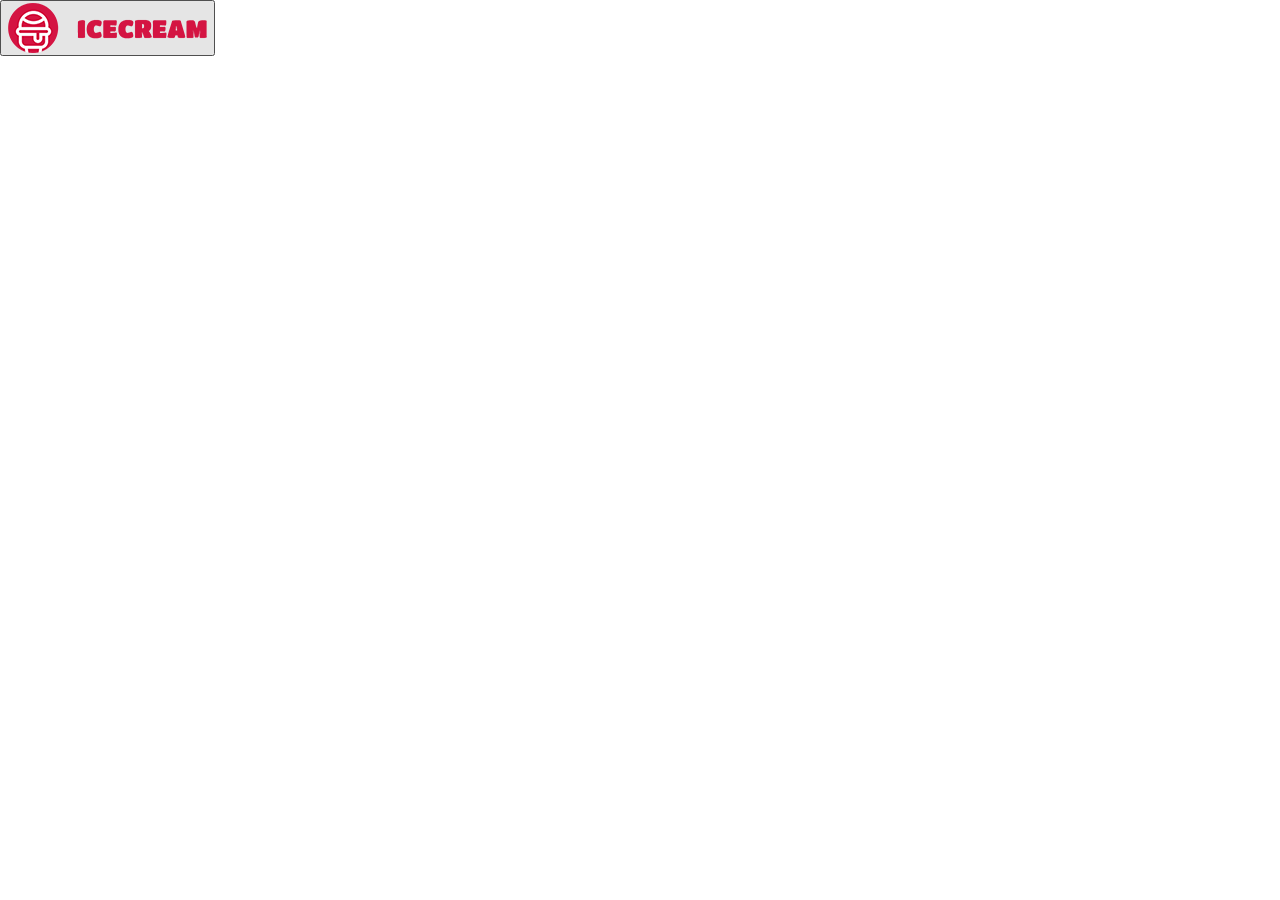
==== commit b5c20c5e: "1" ====
--- a/portfolio.html
+++ b/portfolio.html
@@ -5,485 +5,30 @@
     <meta http-equiv="X-UA-Compatible" content="IE=edge" />
     <meta name="viewport" content="width=device-width, initial-scale=1.0" />
     <title>Document</title>
+    <link rel="stylesheet" href="./Normalize/modern-normalize.css" />
     <link rel="preconnect" href="https://fonts.googleapis.com" />
     <link rel="preconnect" href="https://fonts.gstatic.com" crossorigin />
     <link
-      href="https://fonts.googleapis.com/css2?family=Raleway:wght@700&family=Roboto:wght@400;500;700;900&display=swap"
+      href="https://fonts.googleapis.com/css2?family=Raleway&family=Roboto:wght@400;500;700;900&display=swap"
       rel="stylesheet"
     />
-    <link rel="preconnect" href="https://fonts.googleapis.com">
-<link rel="preconnect" href="https://fonts.gstatic.com" crossorigin>
-<link href="https://fonts.googleapis.com/css2?family=Raleway:wght@700&display=swap" rel="stylesheet">
-<link rel="stylesheet" href="./Normalize/modern-normalize.css">
-<link rel="stylesheet" href="./css/main.min.css">
-    
-  </head>
-  <body class="body">
-        <!--golova-->
-                <header class="header_portfolio">
-                  <!-- class="header-p -->
-          <div class="container-header" >
-             <!-- ccontainer-header -->
-                <nav class="header__navigation">
-                  <!-- class="navigation -->
-        <h1 class="header__hide">Партфолио </h1>
-        <!-- class="hide" -->
-        <a class="header__logo" href="./index.html">
-          <!-- class="logo" -->
-          <span class="logo__color">Web</span>
-          <!-- class="web_color" -->
-          <span class="logo__color-a">Studio</span></a>
-          <button class="header__menu-button is-open" type="button" >
-            <svg class="header__menu-button-svg"
-            aria-label="мобильное меню"
-            aria-controls="menu-container"
-            aria-expanded="false"
-            >
-              <use class="icon-menu" href="./image/Botton-mobile-menu.svg#icon-menu" width="40px", height="40px"></use>
-              <use class="icon-closet" href="./image/Botton-mobile-menu.svg#icon-close"width="40px", height="40px"></use>
-            </svg>
-          </button>
-          <div class="mobile-menu" id="menu-container" > vМОБИЛЬНОЕ МЕНЮ</div>
-        </div>
-          <div class="nav__hidden">
-           <ul class="header__navigation-list list">
-            <!-- class="navig_sait list" -->
-          <li class="navigation-list__item border-a">
-            <!-- class="head border-a" -->
-            <a href="./index.html" class="navigation-list__link current">Студия</a>
-            <!-- class="navig-sait current" -->
-          </li>
-          <li class="navigation-list__item ">
-            <!-- class="head " -->
-            <a href="./portfolio.html" class="navigation-list__link">Портфолио</a>
-          <!-- class="navig-sait" -->
-          </li>
-          <li class="navigation-list__item">
-            <!-- class="head " -->
-            <a href="#" class="navigation-list__link">Контакты</a>
-          <!-- class="navig-sait" -->
-          </li>
-        </ul>
-      
-        <ul class="header-contakts__list list">
-          <!-- class="contakts list" -->
-          <div class="contakts__wrapper">
-            <!-- class="mail-phone" -->
-          <li class="header-contakts__contakt-item">
-            <!-- class="contakt" -->
-            <a  href="info@devstudio.com">
-              <svg class="head-svg-mail">
-                <!-- class="head-svg-mail" -->
-                <use href="./image/symbol-defs-phone-mail.svg#icon-envelope"></use>
-              </svg>
-              info@devstudio.com</a>
-          </li></div>
-          <div class="contakts__wrapper">
-            <!-- class="mail-phone" -->
-            <li class="header-contakts__contakt-item">
-              <!-- class="contakt" -->
-            <a href=":tel:+380961111111">
-              <svg class="head-svg-phone">
-                <!-- class="head-svg-phone" -->
-                <use href="./image/symbol-defs-phone-mail.svg#icon-smartphone"></use>
-              </svg>
-              +38 096 111 11 11</a>
-          </li></div>
-        </ul>
-      </div>
-      </nav>
+    <link rel="stylesheet" href="./css/main.min.css">
+    <link rel="preconnect" href="https://fonts.googleapis.com" />
+    <link rel="preconnect" href="https://fonts.gstatic.com" crossorigin /><link
+     li
+      href="https://fonts.googleapis.com/css2?family=Raleway:wght@700&display=swap"
+      rel="stylesheet"
+    />
+</head>
+<body>
+  <section class="section__heder">
+    <div>
+      <button class="heder__button" type="button">
+        <a class="heder__link" href="./#">
+          <img class="heder__logo" src="./image/logo.png" alt="">
+        </a>
+      </button>
     </div>
-    </header>
-    <main>
-      <!--навигация -->
-      <section class="section__filter-button">
-        <!-- class="botton-image" -->
-        <div class="container-filter-button">
-          <!-- class="container-button " -->
-          <ul class="filter-button__list list">
-            <!-- class="botton-nav-portfolio list" -->
-            <li ><button  type="button" class="filter-button__item border">Все</button></li>
-            <li ><button  type="button" class="filter-button__item border">Веб-сайт</button></li>
-            <li><button  type="button" class="filter-button__item border">Приложения</button></li>
-            <li ><button  type="button" class="filter-button__item border">Дизайн</button></li>
-            <li ><button  type="button" class="filter-button__item border">Маркетинг</button></li>
-                      </ul>
-        </div>
-       <div class="container-cartridge">
-       
-        <!--секция с картинками-->
-        <ul class="cartridge__list list">
-          <!-- class="imagi-partfolio list" -->
-          <li class="cartridge__item">
-            <!-- class="other" -->
-            <div> 
-            <a class="cartridge__link" href="#">
-              <!-- class="other-a"  -->
-                <div class="image-fone-portfolio">
-                  <!-- class="image-fone-portfolio" -->
-                  <img class="cartridge__picture" 
-                
-                  src="./portfolio-img/img(3).jpg"
-                alt=" откроытый ноутбук с открытой страничкой"
-              /> 
-              <!--      <img class="booton-image"   -->
-              <p class="cartridge__text">
-                <!-- class="image-portfolio-list-a-p" -->
-                  Технокряк это современная площадка
-                   распространения коронавируса. 
-                   Компании используют эту платформу
-                    для цифрового шпионажа и атак на 
-                    защищённые сервера конкурентов.</p> 
-                
-                          </div>
-            <div class="image__div">
-              <!-- class="image-div-red" -->
-              <h3 class="cartridge__name" 
-              >Технокряк</h3>
-              <!-- <h3 class="name-img"  -->
-              <p class="ccartridge-picture__text" >Веб-сайт</p></a
-            ></div>
-          </div>
-          </li>
-          <li class="cartridge__item">
-            <!-- class="other" -->
-            <a class="cartridge__link" href="#">
-              <!-- class="other-a" -->
-              <div class="image-fone-portfolio">
-                <!-- class="image-fone-portfolio" -->
-              <img class="cartridge__picture" src="./portfolio-img/img(4).jpg"
-                alt=" два баскетболиста с мячем"
-              />
-              <!-- <img class="booton-image" -->
-              <p class="cartridge__text">
-                <!-- class="image-portfolio-list-a-p" -->
-                  Технокряк это современная площадка
-                   распространения коронавируса. 
-                   Компании используют эту платформу
-                    для цифрового шпионажа и атак на 
-                    защищённые сервера конкурентов.</p> </div>
-              <div class="image-div-red">
-                <!-- class="image-div-red" -->
-                <h3 class="cartridge__name" >Постер New Orlean vs Golden Star</h3>
-                <!-- class="name-img" -->
-              <p class="ccartridge-picture__text">Дизайн</p>
-                <!-- class="class-img" -->
-              </a
-            >
-            </div>
-          </li>
-          <li class="cartridge__item">
-            <!-- class="other" -->
-            <a class="cartridge__link" href="#">
-              <!-- class="other-a" -->
-              <div class="image-fone-portfolio">
-                <!-- class="image-fone-portfolio" -->
-              <img class="cartridge__picture" src="./portfolio-img/img(5).jpg" alt="рыба с надписями" />
-              <!-- <img class="booton-image" -->
-                 <p class="cartridge__text">
-                  <!-- class="image-portfolio-list-a-p" -->
-                  Технокряк это современная площадка
-                   распространения коронавируса. 
-                   Компании используют эту платформу
-                    для цифрового шпионажа и атак на 
-                    защищённые сервера конкурентов.</p> </div>
-              <div class="image-div-red">
-                <!-- class="image-div-red" -->
-                <h3 class="cartridge__name" >
-                  <!-- class="name-img"  -->
-                  Ресторан Seafood</h3>
-              <p class="ccartridge-picture__text">
-                <!-- class="class-img" -->
-                Приложение</p></a
-            >
-            </div>
-          </li>
-          <li class="cartridge__item"> 
-            <!-- class="other"            -->
-            <a class="cartridge__link" href="#">
-              <!-- class="other-a" -->
-              <div class="image-fone-portfolio">
-                <!-- class="image-fone-portfolio" -->
-              <img class="cartridge__picture"  src="./portfolio-img/img(6).jpg" alt="наушники" />
-              <!-- class="booton-image"  -->
-              <p class="cartridge__text">
-<!-- class="image-portfolio-list-a-p" -->
-                  Технокряк это современная площадка
-                   распространения коронавируса. 
-                   Компании используют эту платформу
-                    для цифрового шпионажа и атак на 
-                    защищённые сервера конкурентов.</p> </div>
-              <div class="image-div-red">
-<!-- class="image-div-red" -->
-                <h3 class="cartridge__name" >Проект Prime</h3>
-<!-- class="name-img"  -->
-              <p class="ccartridge-picture__text">Маркетинг</p>
-              <!-- class="class-img" -->
-              </a
-            >
-            </div>
-          </li>
-          <li class="cartridge__item">
-            <!-- class="other" -->
-            <a class="cartridge__link" href="#">
-              <!-- class="other-a" -->
-              <div class="image-fone-portfolio">
-                <!-- class="image-fone-portfolio" -->
-              <img class="cartridge__picture"  src="./portfolio-img/img(7).jpg" alt="две коробочки" />
-<!-- class="booton-image"  -->
-<p class="cartridge__text">
-<!-- class="image-portfolio-list-a-p" -->
-                  Технокряк это современная площадка
-                   распространения коронавируса. 
-                   Компании используют эту платформу
-                    для цифрового шпионажа и атак на 
-                    защищённые сервера конкурентов.</p> </div>
-             <div class="image-div-red">  
-<!-- class="image-div-red" -->
-               <h3 class="cartridge__name" >Проект Boxes</h3>
-<!-- class="name-img"  -->
-              <p class="ccartridge-picture__text">Приложение</p>
-              <!-- class="class-img" -->
-              </a
-            >
-            </div>
-          </li>
-          <li class="cartridge__item">
-            <!-- class="other" -->
-            <a class="cartridge__link" href="#">
-              <!-- class="other-a" -->
-              <div class="image-fone-portfolio">
-                <!-- class="image-fone-portfolio" -->
-              <img class="cartridge__picture"  src="./portfolio-img/img(8).jpg" alt="включенный манитор" />
-<!-- class="booton-image"  -->
-<p class="cartridge__text">
-<!-- class="image-portfolio-list-a-p" -->
-                  Технокряк это современная площадка
-                   распространения коронавируса. 
-                   Компании используют эту платформу
-                    для цифрового шпионажа и атак на 
-                    защищённые сервера конкурентов.</p> </div>
-              <div class="image-div-red">
-<!-- class="image-div-red" -->
-                <h3 class="cartridge__name" >Inspiration has no Borders</h3>
-<!-- class="name-img"  -->
-              <p class="ccartridge-picture__text">Веб-сайт</p>
-              <!-- class="class-img" -->
-              </a
-            >
-            </div>
-          </li>
-          <li class="cartridge__item">
-            <!-- class="other" -->
-            <a class="cartridge__link" href="#">
-              <!-- class="other-a" -->
-              <div class="image-fone-portfolio">
-                <!-- class="image-fone-portfolio" -->
-              <img class="cartridge__picture"  src="./portfolio-img/img(9).jpg" alt="открытая книжка" />
-<!-- class="booton-image"  -->
-<p class="cartridge__text">
-<!-- class="image-portfolio-list-a-p" -->
-                  Технокряк это современная площадка
-                   распространения коронавируса. 
-                   Компании используют эту платформу
-                    для цифрового шпионажа и атак на 
-                    защищённые сервера конкурентов.</p> </div>
-              <div class="image-div-red">
-<!-- class="image-div-red" -->
-                <h3 class="cartridge__name" >Издание Limited Edition</h3>
-<!-- class="name-img"  -->
-              <p class="ccartridge-picture__text">Дизайн</p>
-              <!-- class="class-img" -->
-              </a
-            >
-            </div>
-          </li>
-          <li class="cartridge__item">
-            <!-- class="other" -->
-            <a class="cartridge__link" href="#">
-              <!-- class="other-a" -->
-              <div class="image-fone-portfolio">
-                <!-- class="image-fone-portfolio" -->
-              <img   src="./portfolio-img/img(10).jpg" alt="бирка с надписью" />
-<!-- class="booton-image"  -->
-              <p class="cartridge__text">
-<!-- class="image-portfolio-list-a-p" -->
-                  Технокряк это современная площадка
-                   распространения коронавируса. 
-                   Компании используют эту платформу
-                    для цифрового шпионажа и атак на 
-                    защищённые сервера конкурентов.</p>
-                   </div>
-              <div class="image-div-red">
-                <!-- class="image-div-red" -->
-                <h3 class="cartridge__name" >Проект LAB</h3>
-<!-- class="name-img"  -->
-              <p class="ccartridge-picture__text">Маркетинг</p>
-              <!-- class="class-img" -->
-              </a
-            >
-            </div>
-          </li>
-          <li class="cartridge__item">
-            <!-- class="other" -->
-            <a class="cartridge__link" href="#">
-              <!-- class="other-a" -->
-              <div class="image-fone-portfolio">
-                <!-- class="image-fone-portfolio" -->
-              <img class="cartridge__picture" src="./portfolio-img/img(11).jpg" alt="на открытом ноутбуке набирают текст"/>
-<!-- class="booton-image"  -->
-              <p class="cartridge__text">
-                <!-- class="image-portfolio-list-a-p" -->
-                  Технокряк это современная площадка
-                   распространения коронавируса. 
-                   Компании используют эту платформу
-                    для цифрового шпионажа и атак на 
-                    защищённые сервера конкурентов.</p> </div>
-              <div class="image-div-red">
-                <!-- class="image-div-red" -->
-                <h3 class="cartridge__name" >Growing Business</h3>
-                <!-- class="name-img"  -->
-              <p class="ccartridge-picture__text">Приложение</p>
-              <!-- class="class-img" -->
-              </a
-            >
-            </div>
-          </li>
-        </ul>
-      </div>
-      </section>
-    </main>
-    <footer class="footer">
-      <!-- class="footer" -->
-      <div class="container-footer">
-        <!-- class="container-footer" -->
-      <div class="footer__adres">
-        <!-- class="footer-adres" -->
-        <a class="footer__logo" href="./index.html">
-          <!-- <a class="logo-fot" -->
-          <span class="footer__web-color">Web</span>
-          <!-- <span class="web_color" -->
-          <span class="footer__web-color-b">Studio</span>
-          <!-- <span class="web_color-b" -->
-          </a
-        >
-        <address class="footer__address">
-          <!-- class="adres-foot" -->
-                    <ul class="footer__list">
-                      <!-- class="footer-ul" -->
-            <li class="footer__item">
-              <!-- class="adres-list" -->
-              <a class="adress" href="г.Киев,пр-тЛесиУкраинки,26"
-                >г. Киев, пр-т Леси Украинки, 26</a>
-                <!-- class="adress" -->
-            </li>
-            <li class="activ footer__item">
-              <!-- class="activ adres-list" -->
-              <a class="footer-item__mail" href="info@devstudio.com">info@devstudio.com</a>
-              <!-- class="mail" -->
-            </li>
-            <li class="footer__item">
-              <!-- class="activ" -->
-              <a class="footer-item__telephone" href=":tel:+380961111111"
-                >+38 096 111 11 11</a>
-                <!-- class="telephone" -->
-            </li>
-          </ul>
-        </address>
-      </div>
-      <div class="footer__social-network">
-        <!-- class="social-network" -->
-        <h2 class="footer__heading-social-network">присоединяйтесь</h2>
-        <!-- class="social-network-h2" -->
-        <ul class="footer-social-network__list">
-          <!-- class="social-network-list" -->
-          <li class="footer-social-network__item">
-            <!-- class="social-network-list-item" -->
-            <a class="footer-social-network__link" target="blanc" rel="noopener nofollow" href="https://www.instagram.com/?hl=ru">
-              <!-- class="social-network-list-item-a" -->
-              <svg class="footer-social-network__svg">
-                <!-- class="social-network-list-item-svg" -->
-                <use href="./image/symbol-defs-social-network-dark.svg#icon-instagram"></use>
-              </svg>
-            </a>
-          </li>
-          <li class="footer-social-network__item">
-           <!-- class="social-network-list-item" -->
-            <a class="footer-social-network__link" target="blanc" rel="noopener nofollow" href="https://twitter.com/?lang=ru">
-              <!-- class="social-network-list-item-a" -->
-              <svg class="footer-social-network__svg">
-                <use href="./image/symbol-defs-social-network-dark.svg#icon-twitter"></use>
-              </svg>
-            </a>
-          </li>
-          <li class="footer-social-network__item">
-           <!-- class="social-network-list-item" -->
-            <a class="footer-social-network__link" target="blanc" rel="noopener nofollow" href="https://www.facebook.com/">
-             <!-- class="social-network-list-item-a" -->
-              <svg class="footer-social-network__svg">
-                <use href="./image/symbol-defs-social-network-dark.svg#icon-facebook"></use>
-              </svg>
-            </a>
-          </li>
-          <li class="footer-social-network__item">
-            <!-- class="social-network-list-item" -->
-            <a class="footer-social-network__link" target="blanc" rel="noopener nofollow" href="https://ru.linkedin.com/">
-              <!-- class="social-network-list-item-a" -->
-              <svg class="footer-social-network__svg">
-                <use href="./image/symbol-defs-social-network-dark.svg#icon-linkedin"></use>
-              </svg>
-            </a>
-          </li>
-        </ul>
-      </div>
-      <div class="footer__subscribe-to-the-newsletter">
-        <!-- class="subscribe-to-the-newsletter" -->
-        <h2 class="footer__heading-subscribe">Подпишитесь на рассылку</h2>
-        <!-- class="subscribe-to-the-newsletter-h2" -->
-        <form  autocomplete="on">
-          <input class="footer__input-email" type="email" name="mail" id="mail" placeholder="E-mail">
-          <!-- class="subscribe-to-the-newsletter-input" -->
-          <label for="mail"> 
-            <button class="footer__subscribe-button" type="button">
-              <!-- class="subscribe-to-the-newsletter-button" -->
-              Подписаться
-             <svg class="subscribe-to-the-newsletter-svg" width="24px" height="24px">
-              <!-- class="subscribe-to-the-newsletter-svg" -->
-              <use href="./image/symbol-defs-button-hover.svg#icon-icon-send-1"></use>
-             </svg></button></label></form>
-        
-      </div>
-        <!-- <ul class="social-network-list">
-          <li class="social-network-iten">
-            <button class="social-network-button">
-              <svg class="social-network-svg" >
-                <use href="./image/symbol-defs-social-network-dark.svg#icon-instagram"></use>
-              </svg>
-            </button>
-          </li>
-          <li class="social-network-iten">
-            <button class="social-network-button">
-              <svg class="social-network-svg ">
-                <use href="./image/symbol-defs-social-network-dark.svg#icon-twitter"></use>
-              </svg>
-            </button>
-          </li>
-          <li class="social-network-iten">
-            <button class="social-network-button">
-              <svg class="social-network-svg ">
-                <use href="./image/symbol-defs-social-network-dark.svg#icon-facebook"></use>
-              </svg>
-            </button>
-          </li>
-          <li class="social-network-iten">
-            <button class="social-network-button">
-              <svg class="social-network-svg ">
-                <use href="./image/symbol-defs-social-network-dark.svg#icon-linkedin"></use>
-              </svg>
-            </button>
-          </li>
-        </ul> -->
-      </div>
-    </div> </footer>
-  </body>
+  </section>  
+</body>
 </html>
--- a/css/main.min.css
+++ b/css/main.min.css
@@ -1,2 +1,2 @@
-*,*::before,*::after{-webkit-box-sizing:border-box;box-sizing:border-box}html,body{margin:0px;padding:0px}html{-webkit-box-sizing:border-box;box-sizing:border-box}*,*::after,*::before{-webkit-box-sizing:inherit;box-sizing:inherit}h1,h2,h3,h4,h5,h6,p{margin:0}.list{list-style:none;padding:0;margin:0}.link{text-decoration:none;color:inherit}img{display:block;max-width:100%;height:auto}a{text-decoration:none}.body{font-family:Roboto, sans-serif;font-style:normal;background:#ffffff}ul{list-style:none}ul{color:#000;list-style:none}.container-header{width:100%;padding-left:15px;padding-right:15px;margin-left:auto;margin-right:auto;margin:0 auto}@media screen and (min-width: 480px){.container-header{width:480px}}@media screen and (min-width: 768px){.container-header{width:768px}}@media screen and (min-width: 1200px){.container-header{width:1200px}}.container__section-hero{width:100%;padding-left:15px;padding-right:15px;margin:0 auto}@media screen and (min-width: 480px){.container__section-hero{width:480px}}@media screen and (min-width: 768px){.container__section-hero{width:768px}}@media screen and (min-width: 1200px){.container__section-hero{width:1200px}}.container__section-advantages{width:100%;padding-left:15px;padding-right:15px;margin:0 auto}@media screen and (min-width: 480px){.container__section-advantages{width:480px}}@media screen and (min-width: 768px){.container__section-advantages{width:768px}}@media screen and (min-width: 1200px){.container__section-advantages{width:1200px}}.section-our-work{width:100%;padding-left:15px;padding-right:15px;margin:0 auto}@media screen and (min-width: 480px){.section-our-work{width:480px}}@media screen and (min-width: 768px){.section-our-work{width:768px}}@media screen and (min-width: 1200px){.section-our-work{width:1200px}}.container__section-our-team{padding-left:15px;padding-right:15px;margin:0px auto;padding:0px;width:100%}@media screen and (min-width: 480px){.container__section-our-team{width:480px}}@media screen and (min-width: 768px){.container__section-our-team{width:768px}}@media screen and (min-width: 1200px){.container__section-our-team{width:1200px}}.container-filter-button{padding-left:15px;padding-right:15px;margin:0 auto;width:100%}@media screen and (min-width: 480px){.container-filter-button{width:480px}}@media screen and (min-width: 768px){.container-filter-button{width:768px}}@media screen and (min-width: 1200px){.container-filter-button{width:1200px}}.container-cartridge{padding-left:15px;width:100%;margin-left:auto;padding-right:15px;-ms-flex-wrap:wrap;flex-wrap:wrap;margin-right:auto;margin:0 auto}@media screen and (min-width: 480px){.container-cartridge{width:480px;-ms-flex-wrap:nowrap;flex-wrap:nowrap}}@media screen and (min-width: 768px){.container-cartridge{width:768px}}@media screen and (min-width: 1200px){.container-cartridge{width:1200px}}.container__section-hero{padding-left:15px;width:100%;margin:0 auto;margin-left:auto;padding-right:15px;margin-right:auto}@media screen and (min-width: 480px){.container__section-hero{width:480px}}@media screen and (min-width: 768px){.container__section-hero{width:768px}}@media screen and (min-width: 1200px){.container__section-hero{width:1200px}}.container-footer{padding-left:15px;width:100%;margin:0 auto;margin-left:auto;padding-right:15px;display:-webkit-box;display:-ms-flexbox;display:flex;margin-right:auto}@media screen and (min-width: 480px){.container-footer{width:480px;display:block}}@media screen and (min-width: 768px){.container-footer{width:768px}}@media screen and (min-width: 1200px){.container-footer{width:1200px}}.container__section-our-team{padding-left:15px;width:100%;margin:0 auto;margin-left:auto;padding-right:15px;margin-right:auto}@media screen and (min-width: 480px){.container__section-our-team{width:480px}}@media screen and (min-width: 768px){.container__section-our-team{width:768px}}@media screen and (min-width: 1200px){.container__section-our-team{width:1200px}}.container-footer-port{padding-left:15px;width:100%;margin:0 auto;margin-left:auto;padding-right:15px;margin-right:auto}@media screen and (min-width: 480px){.container-footer-port{width:480px}}@media screen and (min-width: 768px){.container-footer-port{width:768px}}@media screen and (min-width: 1200px){.container-footer-port{width:1200px}}.container-regular-customers{padding-left:15px;width:100%;margin:0 auto;margin-left:auto;padding-right:15px;margin-right:auto;padding:0px}@media screen and (min-width: 480px){.container-regular-customers{width:480px}}@media screen and (min-width: 768px){.container-regular-customers{width:768px}}@media screen and (min-width: 1200px){.container-regular-customers{width:1200px}}.body{background:#ffffff;font-family:Roboto, sans-serif;font-style:normal}@media screen and (min-width: 480px){.body{position:relative}}.footer{display:-webkit-box;display:-ms-flexbox;display:flex;-webkit-box-orient:horizontal;-webkit-box-direction:normal;-ms-flex-direction:row;flex-direction:row;background-color:#2f303a;padding-top:60px;padding-bottom:60px}@media screen and (min-width: 480px){.footer{display:block}}.footer__adres-div{margin-right:70px}.footer__address{font-style:normal;font-size:14px;line-height:1.71;letter-spacing:0.03em}.footer__item{margin-bottom:8px}.footer__item:active,.footer__item:focus,.footer__item:hover{color:#2196f3}.footer__logo{font-family:Raleway;font-style:normal;font-weight:700;font-size:26px;line-height:1.19;letter-spacing:0.03em}@media screen and (min-width: 480px){.footer__logo{margin:0px 0px 0px 151px}}.footer__web-color{color:#2196F3}.footer__list{padding:0px;padding-bottom:0px;margin-bottom:0px}.footer__list:last-child{margin:0px}@media screen and (min-width: 480px){.footer__list{margin-bottom:20px;display:-webkit-box;display:-ms-flexbox;display:flex;-webkit-box-orient:vertical;-webkit-box-direction:normal;-ms-flex-direction:column;flex-direction:column;-webkit-box-align:center;-ms-flex-align:center;align-items:center}}.footer__link-adress{font-size:14px;line-height:1.71;letter-spacing:0.03em;color:#ffffff}.footer-item__mail,.footer-item__telephone{font-size:14px;line-height:1.71;letter-spacing:0.03em;color:rgba(255,255,255,0.6);-webkit-transition-property:color;transition-property:color;-webkit-transition-duration:250ms;transition-duration:250ms;-webkit-transition-timing-function:cubic-bezier(0.4, 0, 0.2, 1);transition-timing-function:cubic-bezier(0.4, 0, 0.2, 1)}.footer-item__mail:hover,.footer-item__mail:focus,.footer-item__telephone:hover,.footer-item__telephone:focus{color:#2196f3}.footer__social-network{margin-left:70px;padding:0px}@media screen and (min-width: 480px){.footer__social-network{margin:0px;display:-webkit-box;display:-ms-flexbox;display:flex;-webkit-box-orient:vertical;-webkit-box-direction:normal;-ms-flex-direction:column;flex-direction:column;-webkit-box-align:center;-ms-flex-align:center;align-items:center;margin-bottom:60px;margin-top:60px}}.footer__title-social-network{font-weight:700;font-size:14px;line-height:1.14;letter-spacing:0.03em;text-transform:uppercase;-webkit-box-pack:center;-ms-flex-pack:center;justify-content:center;margin-bottom:20px;color:#FFFFFF}.footer-social-network__list{padding:0px;display:-webkit-box;display:-ms-flexbox;display:flex;margin:0px}.footer-social-network__item{width:44px;height:44px;fill:#fff;background-color:rgba(255,255,255,0.1);border-radius:50%;margin-right:10px;-webkit-transition:background-color 250ms cubic-bezier(0.4, 0, 0.2, 1);transition:background-color 250ms cubic-bezier(0.4, 0, 0.2, 1)}.footer-social-network__item:last-child{margin-right:0px}.footer-social-network__item:hover,.footer-social-network__item:focus,.footer-social-network__item:active{border-color:#2196f3}.footer-social-network__item :hover{background-color:#2196f3}.footer-social-network__svg{width:20px;height:20px;margin:12px;fill:#fff}.footer-social-network__svg:active,.footer-social-network__svg:hover,.footer-social-network__svg:focus{background-color:#2196f3;fill:#fff}.footer-social-network__link{display:block;border-radius:50%;width:44px;height:44px;-webkit-transition:background-color 250ms cubic-bezier(0.4, 0, 0.2, 1);transition:background-color 250ms cubic-bezier(0.4, 0, 0.2, 1)}.footer-social-network__link :hover,.footer-social-network__link :focus,.footer-social-network__link :active{border-color:#2196f3}.footer__subscribe-to-the-newsletter{margin-left:93px}@media screen and (min-width: 480px){.footer__subscribe-to-the-newsletter{margin-left:0px;display:-webkit-box;display:-ms-flexbox;display:flex;-webkit-box-orient:vertical;-webkit-box-direction:normal;-ms-flex-direction:column;flex-direction:column;-webkit-box-align:center;-ms-flex-align:center;align-items:center}}.footer__heading-subscribe{display:block;font-weight:700;font-size:14px;line-height:1.14;letter-spacing:0.03em;text-transform:uppercase;color:#FFFFFF;margin-bottom:20px}.footer__input-email input{color:#F5F4FA}.footer__input-email{width:358px;height:50px;background:#2F303A;border:1px solid rgba(255,255,255,0.3);-webkit-box-sizing:border-box;box-sizing:border-box;-webkit-text-decoration:#FFFFFF;text-decoration:#FFFFFF;-webkit-filter:drop-shadow(0px 4px 4px rgba(0,0,0,0.15));filter:drop-shadow(0px 4px 4px rgba(0,0,0,0.15));border-radius:4px;color:#F5F4FA}@media screen and (min-width: 480px){.footer__input-email{width:450px;margin-bottom:20px}}.footer__subscribe-button{position:relative;width:200px;height:50px;margin:0px;border:none;font-weight:700;font-size:16px;line-height:1.87;-webkit-box-align:center;-ms-flex-align:center;align-items:center;text-align:center;letter-spacing:0.06em;color:#FFFFFF;background:#2196F3;-webkit-box-shadow:0px 4px 4px rgba(0,0,0,0.15);box-shadow:0px 4px 4px rgba(0,0,0,0.15);border-radius:4px;padding:10px 62px 10px 29px}@media screen and (min-width: 480px){.footer__subscribe-button{margin-left:30%}}.subscribe-to-the-newsletter__svg{position:absolute;content:"";top:0;right:0;-webkit-transform:translate(-96%, 50%);transform:translate(-96%, 50%);display:-webkit-inline-box;display:-ms-inline-flexbox;display:inline-flex}.subscribe-to-the-newsletter-svg{position:absolute;content:"";top:0;right:0;-webkit-transform:translate(-96%, 50%);transform:translate(-96%, 50%);display:-webkit-inline-box;display:-ms-inline-flexbox;display:inline-flex}.adress{font-weight:400;font-size:14px;line-height:1.71;letter-spacing:0.03em;color:#FFFFFF}.footer__heading-social-network{font-size:14px;line-height:1.14;letter-spacing:0.03em;text-transform:uppercase;color:#FFFFFF;margin-bottom:20px;font-weight:700}.header{background:#ffffff;color:#212121}@media screen and (min-width: 480px){.header{width:480px}}.header__logl_botton{display:-webkit-box;display:-ms-flexbox;display:flex}@media screen and (min-width: 480px){.header__logl_botton{width:480px}}@media screen and (min-width: 480px){.header__menu-button{position:absolute;top:0;right:0;display:-webkit-inline-box;display:-ms-inline-flexbox;display:inline-flex;border:0;width:40px;height:40px;padding:0px;margin-left:241px;background-color:#fff}.header__menu-button :hover,.header__menu-button :focus,.header__menu-button :active{fill:#2196f3}}.header__menu-button .icon-closet{display:none}.header__menu-button .is-open .icon-closet{display:block}.header__menu-button .is-open .icon-menu{display:none}.header__menu-button-svg{fill:black;width:40px;height:40px}.header__menu-button-svg :hover,.header__menu-button-svg :focus,.header__menu-button-svg :active{fill:#2196f3}@media screen and (min-width: 480px){.header__menu-button-svg{width:480px}}@media screen and (min-width: 1px){.nav__hidden{display:none}}@media screen and (min-width: 768px){.nav__hidden{display:-webkit-box;display:-ms-flexbox;display:flex}}@media screen and (min-width: 1200px){.nav__hidden{display:-webkit-box;display:-ms-flexbox;display:flex}}.mobile-menu{position:absolute;top:100%;left:0;width:100%;background:#FFFFFF;-webkit-box-shadow:0px 4px 8px rgba(0,0,0,0.04),0px 2px 4px rgba(0,0,0,0.08),0px 1px 3px rgba(0,0,0,0.16);box-shadow:0px 4px 8px rgba(0,0,0,0.04),0px 2px 4px rgba(0,0,0,0.08),0px 1px 3px rgba(0,0,0,0.16);text-align:center;height:10px}.header__logo{font-style:normal;font-family:Raleway;font-size:26px;font-weight:700;line-height:1.19;letter-spacing:0.03em}@media screen and (min-width: 480px){.header__logo{width:480px;font-size:24px;line-height:1.16}}.logo__color{color:#2196f3}@media screen and (min-width: 480px){.logo__color{width:480px}}.logo__color-a,.web-color-a{color:#000000}@media screen and (min-width: 480px){.logo__color-a,.web-color-a{width:480px}}.footer__web-color-b{color:#ffffff}@media screen and (min-width: 480px){.footer__web-color-b{width:480px}}.section-advantages__hide{display:none}.section-advantages{background:#ffffff;padding-top:60px;padding-bottom:60px;margin:0px}@media screen and (min-width: 480px){.section-advantages{width:480px}}.section-advantages__list{margin-left:auto;margin-right:auto;padding:0px}.section-advantages__item{margin-right:30px}.section-advantages__item :last-child{margin-right:0px}@media screen and (min-width: 480px){.section-advantages__item{margin-right:0px;width:100%}}.section-advantages__div{-webkit-box-pack:center;-ms-flex-pack:center;justify-content:center;-webkit-box-align:center;-ms-flex-align:center;align-items:center;width:270px;height:120px;background-color:#F5F4FA;border-radius:4px;margin:0px;display:-webkit-box;display:-ms-flexbox;display:flex}@media screen and (min-width: 480px){.section-advantages__div{width:480px;margin-right:0px;width:100%}}.section-advantages__svg{display:-webkit-box;display:-ms-flexbox;display:flex;width:70px;height:70px;margin:0px}@media screen and (min-width: 480px){.section-advantages__svg{width:480px}}.section-advantages__card-title{padding-top:30px;font-weight:700;font-size:14px;line-height:1.42;letter-spacing:0.03em;text-transform:uppercase;color:#212121;color:#212121;margin-top:0;margin-bottom:10px}@media screen and (min-width: 480px){.section-advantages__card-title{font-weight:bold;font-size:14px;line-height:1.14;text-align:center;letter-spacing:0.03em;text-transform:uppercase;width:100%;color:#212121}}.section-advantages__card-text{color:#757575;margin-right:30px;width:270px;height:75px;font-size:14px;line-height:1.71;letter-spacing:0.03em;color:#757575}@media screen and (min-width: 480px){.section-advantages__card-text{width:100%;font-weight:normal;font-size:14px;line-height:1.71;letter-spacing:0.03em;color:#757575}}p{margin-bottom:0;margin-top:0}.name{padding-bottom:200px;padding-top:200px;background:#2f303a;color:#fff;text-align:center}.section-hero{height:600px;margin-left:auto;margin-right:auto;outline:1px solid black;max-width:100%;background-image:-webkit-gradient(linear, left top, right top, from(rgba(47,48,58,0.4)), to(rgba(47,48,58,0.4))),url(../image/Hero.jpg);background-image:linear-gradient(to right, rgba(47,48,58,0.4), rgba(47,48,58,0.4)),url(../image/Hero.jpg);background-repeat:no-repeat;background-size:cover;background-position:center}@media screen and (min-width: 480px){.section-hero{width:480px;height:400px}}@media screen and (min-width: 768px){.section-hero{width:768px;height:600px}}@media screen and (min-width: 1200px){.section-hero{width:1200px;height:600px}}.section-hero__title-hero{margin-bottom:30px;margin-top:0;font-family:Roboto;font-style:normal;font-weight:900;font-size:44px;line-height:1.36;letter-spacing:0.06em;text-transform:uppercase;color:#ffffff;margin-top:0}@media screen and (min-width: 480px){.section-hero__title-hero{width:480px;font-weight:900;font-size:26px;line-height:1.62;text-align:center;letter-spacing:0.06em;text-transform:uppercase;color:#FFFFFF;margin-top:-80px}}.section-hero__button{display:inline-block;border:none;color:#fff;background-color:#2196f3;font-family:Roboto;font-style:normal;font-weight:700;font-size:16px;line-height:1.88;display:-webkit-box;display:-ms-flexbox;display:flex;-webkit-box-align:center;-ms-flex-align:center;align-items:center;text-align:center;letter-spacing:0.06em;min-width:200px;height:50px;left:700px;top:430px;-webkit-box-shadow:0px 4px 4px rgba(0,0,0,0.15);box-shadow:0px 4px 4px rgba(0,0,0,0.15);border-radius:4px;padding:10px 32px;margin-right:auto;margin-left:auto;padding:10px 32px;margin-bottom:118px}.section-our-team{background:#F5F4FA}.section-our-team__title{font-weight:700;font-size:36px;line-height:1.17;text-align:center;letter-spacing:0.03em;color:#212121;margin-top:0px;margin-bottom:50px;background:#f5f4fa;padding-top:94px}@media screen and (min-width: 480px){.section-our-team__title{width:480px;font-weight:700;font-size:28px;line-height:1.17;text-align:center;letter-spacing:0.03em;color:#212121}}.section-our-team__title-name{padding-top:0px;padding-bottom:10px;font-weight:500;font-size:16px;line-height:1.19;text-align:center;letter-spacing:0.03em;color:#212121}.section-our-team__text-spetikatoon{padding-top:0px}.section-our-team__list{display:-webkit-box;display:-ms-flexbox;display:flex;padding:0px;padding-bottom:94px}@media screen and (min-width: 480px){.section-our-team__list{width:480px;display:block}}.section-our-team__item,.section-our-team__item-a{border-radius:0px 0px 4px 4px;background:#ffffff;-webkit-box-shadow:0px 1px 3px rgba(0,0,0,0.12),0px 1px 1px rgba(0,0,0,0.14),0px 2px 1px rgba(0,0,0,0.2);box-shadow:0px 1px 3px rgba(0,0,0,0.12),0px 1px 1px rgba(0,0,0,0.14),0px 2px 1px rgba(0,0,0,0.2);width:270px;height:428px}@media screen and (min-width: 480px){.section-our-team__item,.section-our-team__item-a{width:480px;height:622px;padding-bottom:30px}}.section-our-team__item{margin-right:30px}@media screen and (min-width: 480px){.section-our-team__item{width:480px;margin-right:0px;margin-bottom:30px}}.section-our-team__item-a{margin-right:0px}.section-our-team__text-spetikatoon{font-size:16px;line-height:1.19;text-align:center;letter-spacing:0.03em;color:#757575}.section-our-team__spetifikation{padding:30px 32px}.section-our-team__photo{padding-top:0px;padding-bottom:0px;margin-right:0px;width:100%}.section-our-team__list-contacts{display:-webkit-box;display:-ms-flexbox;display:flex;margin-top:16px;margin-bottom:30px}.section-our-team__list-contacts :last-child{margin-right:0px}.section-our-team__list-contacts{display:-webkit-box;display:-ms-flexbox;display:flex;-webkit-box-align:center;-ms-flex-align:center;align-items:center;-webkit-box-pack:center;-ms-flex-pack:center;justify-content:center;padding:0px;margin-top:16px}.section-our-team__item-contacts{padding:0px;border:none;-webkit-box-pack:center;-ms-flex-pack:center;justify-content:center;background-color:#fff;margin-right:10px;fill:#AFB1B8}.section-our-team__item-contacts :hover,.section-our-team__item-contacts :focus{background-color:#2196f3;fill:#F5F4FA}.section-our-team__link-contacts{display:-webkit-box;display:-ms-flexbox;display:flex;-webkit-box-pack:center;-ms-flex-pack:center;justify-content:center;-webkit-box-align:center;-ms-flex-align:center;align-items:center;display:block;border-radius:50%;width:44px;height:44px;background-color:#ffffff;fill:#AFB1B8;-webkit-transition:background-color 250ms cubic-bezier(0.4, 0, 0.2, 1),fill 250ms cubic-bezier(0.4, 0, 0.2, 1);transition:background-color 250ms cubic-bezier(0.4, 0, 0.2, 1),fill 250ms cubic-bezier(0.4, 0, 0.2, 1)}.section-our-team__svg-contacts{width:20px;height:20px;margin:12px}.section-our-work{padding-bottom:94px}@media screen and (min-width: 480px){.section-our-work{width:480px;display:none}}.section-regular-customers{padding:0px;margin-bottom:94px;margin-top:94px}@media screen and (min-width: 480px){.section-regular-customers{margin-bottom:60px;margin-top:60px}}.regular-customers__title{font-weight:700;font-size:36px;line-height:1.16;text-align:center;letter-spacing:0.03em;color:#212121;margin-bottom:50px}@media screen and (min-width: 480px){.regular-customers__title{font-weight:bold;font-size:28px;line-height:1.17;text-align:center;letter-spacing:0.03em;color:#212121}}.regular-customers__list{display:-webkit-box;display:-ms-flexbox;display:flex;-webkit-box-pack:center;-ms-flex-pack:center;justify-content:center}@media screen and (min-width: 480px){.regular-customers__list{-ms-flex-wrap:wrap;flex-wrap:wrap}}.regular-customers__item{fill:#AFB1B8;-webkit-box-sizing:border-box;box-sizing:border-box;border-radius:4px;-webkit-transition-property:color;transition-property:color;-webkit-transition-duration:250ms;transition-duration:250ms;-webkit-transition-timing-function:cubic-bezier(0.4, 0, 0.2, 1);transition-timing-function:cubic-bezier(0.4, 0, 0.2, 1);padding:0px;margin-right:30px}.regular-customers__item :hover,.regular-customers__item :focus{border-color:#2196f3;fill:#2196f3}.regular-customers__item :last-child{margin-right:0px}@media screen and (min-width: 480px){.regular-customers__item :nth-child(2n){margin-right:0px}}.regular-customers__svg{width:106px;height:60px;margin:16px 32px}.regular-customers__svg :hover,.regular-customers__svg :focus{fill:#afb1b8}.regular-customers__link{display:block;width:170px;height:92px;fill:#afb1b8;border:1px solid #AFB1B8;background-color:#fff;-webkit-transition-property:fill;transition-property:fill;-webkit-transition-duration:250ms;transition-duration:250ms;-webkit-transition-timing-function:cubic-bezier(0.4, 0, 0.2, 1);transition-timing-function:cubic-bezier(0.4, 0, 0.2, 1);-webkit-transition:border 250ms cubic-bezier(0.4, 0, 0.2, 1);transition:border 250ms cubic-bezier(0.4, 0, 0.2, 1)}.regular-customers__link :hover,.regular-customers__link :focus{background-color:#fff;border-color:#2196f3;fill:#2196f3}@media screen and (min-width: 480px){.regular-customers__link{height:92px;margin-bottom:30px}.regular-customers__link :nth-last-child(-n+2){margin-bottom:0px}}.container-cartridge{margin-top:0px;margin-bottom:20px}.cartridge__item{background:#FFFFFF;border:1px solid #EEEEEE;-webkit-box-sizing:border-box;box-sizing:border-box;width:370px;margin-right:30px;margin-bottom:30px}.cartridge__item:hover .cartridge__text,.cartridge__item:focus .cartridge__text{-webkit-box-shadow:0px 1px 1px rgba(0,0,0,0.12),0px 4px 4px rgba(0,0,0,0.06),1px 4px 6px rgba(0,0,0,0.16);box-shadow:0px 1px 1px rgba(0,0,0,0.12),0px 4px 4px rgba(0,0,0,0.06),1px 4px 6px rgba(0,0,0,0.16);-webkit-transform:translateY(0);transform:translateY(0)}.cartridge__item:hover,.cartridge__item:focus{-webkit-box-shadow:0px 1px 1px rgba(0,0,0,0.12),0px 4px 4px rgba(0,0,0,0.06),1px 4px 6px rgba(0,0,0,0.16);box-shadow:0px 1px 1px rgba(0,0,0,0.12),0px 4px 4px rgba(0,0,0,0.06),1px 4px 6px rgba(0,0,0,0.16)}@media screen and (min-width: 480px){.cartridge__item{margin-right:0px}}.cartridge__name{padding-top:0px;padding-bottom:0px;margin-bottom:4px}.ccartridge-picture__text{padding-top:0px;padding-bottom:0px;font-weight:400;font-size:16px;line-height:1.87;letter-spacing:0.03em;color:#757575}.cartridge__list{display:-webkit-box;display:-ms-flexbox;display:flex;-ms-flex-wrap:wrap;flex-wrap:wrap;padding:0px}.cartridge__list :nth-child(3n+3){margin-right:0px}.cartridge__list :nth-last-child(-n+3){margin-bottom:0px}@media screen and (min-width: 480px){.cartridge__list{display:block;-ms-flex-wrap:nowrap;flex-wrap:nowrap}}.cartridge__name{margin-top:0px;margin-bottom:4px;font-weight:700;font-size:18px;line-height:2;letter-spacing:0.06em;color:#212121}.cartridge__text{content:"";position:absolute;bottom:0;left:0;width:100%;height:100%;padding:60px 24px;display:block;font-weight:normal;font-size:18px;line-height:1.56;letter-spacing:0.03em;color:#F5F4FA !important;padding:0px 24px;content:"";position:absolute;bottom:0;left:0;width:100%;height:100%;padding:60px 24px;-webkit-transform:translateY(100%);transform:translateY(100%);background-color:rgba(33,150,243,0.9);-webkit-transition:-webkit-transform 250ms cubic-bezier(0.4, 0, 0.2, 1);transition:-webkit-transform 250ms cubic-bezier(0.4, 0, 0.2, 1);transition:transform 250ms cubic-bezier(0.4, 0, 0.2, 1);transition:transform 250ms cubic-bezier(0.4, 0, 0.2, 1), -webkit-transform 250ms cubic-bezier(0.4, 0, 0.2, 1);margin-top:0px;font-size:16px;line-height:1.88;letter-spacing:0.03em;color:#757575}.image__div{padding:20px 24px}.list{text-decoration:none}.image-fone-portfolio{position:relative;overflow:hidden}.section__filter-button{padding-bottom:94px;padding-top:94px}.filter-button__list{display:-webkit-box;display:-ms-flexbox;display:flex;-webkit-box-pack:center;-ms-flex-pack:center;justify-content:center;margin-top:0px;margin-bottom:50px;margin-left:auto;margin-right:auto;padding:0px}@media screen and (min-width: 480px){.filter-button__list{-webkit-box-orient:horizontal;-webkit-box-direction:normal;-ms-flex-direction:row;flex-direction:row;-ms-flex-wrap:wrap;flex-wrap:wrap;-webkit-box-pack:start;-ms-flex-pack:start;justify-content:start}}.filter-button__item{font-weight:500;font-size:16px;line-height:1.62;margin-left:8px;padding:0px;text-align:center;letter-spacing:0.03em;color:#212121;background:#f5f4fa;border-radius:4px;padding:6px 22px;-webkit-transition:background-color 250ms cubic-bezier(0.4, 0, 0.2, 1),color 250ms cubic-bezier(0.4, 0, 0.2, 1);transition:background-color 250ms cubic-bezier(0.4, 0, 0.2, 1),color 250ms cubic-bezier(0.4, 0, 0.2, 1)}.filter-button__item:hover,.filter-button__item:focus,.filter-button__item:active{color:#ffffff;background-color:#2196f3}@media screen and (min-width: 480px){.filter-button__item{margin-bottom:15px;margin-right:8px}}.filter__button:last-child{margin-right:0px}.filter__button :hover,.filter__button :active,.filter__button :focus{color:#ffffff;background-color:var(--button-background);-webkit-box-shadow:0px 3px 1px rgba(0,0,0,0.1),0px 1px 2px rgba(0,0,0,0.08),0px 2px 2px rgba(0,0,0,0.12);box-shadow:0px 3px 1px rgba(0,0,0,0.1),0px 1px 2px rgba(0,0,0,0.08),0px 2px 2px rgba(0,0,0,0.12)}.filter__button{font-weight:500;font-size:16px;line-height:1.62;text-align:center;letter-spacing:0.03em;background:#f5f4fa;border-radius:4px;padding:6px 22px;-webkit-transition:background-color 250ms cubic-bezier(0.4, 0, 0.2, 1),color 250ms cubic-bezier(0.4, 0, 0.2, 1);transition:background-color 250ms cubic-bezier(0.4, 0, 0.2, 1),color 250ms cubic-bezier(0.4, 0, 0.2, 1);margin-right:8px}.filter__button:hover,.filter__button:focus,.filter__button:active{color:#ffffff;background-color:#2196f3;-webkit-box-shadow:0px 3px 1px rgba(0,0,0,0.1),0px 1px 2px rgba(0,0,0,0.08),0px 2px 2px rgba(0,0,0,0.12);box-shadow:0px 3px 1px rgba(0,0,0,0.1),0px 1px 2px rgba(0,0,0,0.08),0px 2px 2px rgba(0,0,0,0.12)}.filter__button :last-child{margin-right:0px}.border{border:none}.overlay{content:"";position:absolute;bottom:-100;left:0;width:100%;height:100%;padding:60px 24px;background-color:rgba(33,150,243,0.9);-webkit-transition:-webkit-transform 250ms cubic-bezier(0.4, 0, 0.2, 1);transition:-webkit-transform 250ms cubic-bezier(0.4, 0, 0.2, 1);transition:transform 250ms cubic-bezier(0.4, 0, 0.2, 1);transition:transform 250ms cubic-bezier(0.4, 0, 0.2, 1), -webkit-transform 250ms cubic-bezier(0.4, 0, 0.2, 1)}.overlay ::after{content:"";position:absolute;bottom:0;left:0;width:100%;height:100%;padding:60px 24px;-webkit-transform:translateY(calc(+1% + 300px));transform:translateY(calc(+1% + 300px));background-color:rgba(33,150,243,0.9);-webkit-transition:-webkit-transform 250ms cubic-bezier(0.4, 0, 0.2, 1);transition:-webkit-transform 250ms cubic-bezier(0.4, 0, 0.2, 1);transition:transform 250ms cubic-bezier(0.4, 0, 0.2, 1);transition:transform 250ms cubic-bezier(0.4, 0, 0.2, 1), -webkit-transform 250ms cubic-bezier(0.4, 0, 0.2, 1)}.overlay-text{display:block;font-weight:normal;font-size:18px;line-height:1.56;letter-spacing:0.03em;color:#F5F4FA !important;padding:0px 24px}.header_portfolio{background:#ffffff;color:#212121;border-bottom:1px solid  #ECECEC}.header__hide{display:none}.image-fone-portfolio{position:relative}.containre-backdrop{margin:40px}.backdrop{position:fixed;top:0;left:0;width:100%;height:100%;background-color:rgba(0,0,0,0.2);-webkit-transition-property:opacity;transition-property:opacity;-webkit-transition-duration:250ms;transition-duration:250ms;-webkit-transition-timing-function:cubic-bezier(0.4, 0, 0.2, 1),scale 250ms cubic-bezier(0.4, 0, 0.2, 1);transition-timing-function:cubic-bezier(0.4, 0, 0.2, 1),scale 250ms cubic-bezier(0.4, 0, 0.2, 1)}.backdrop.is-hidden{opacity:0;pointer-events:none;-webkit-transform:scale(0.5);transform:scale(0.5)}.modal{padding:40px 39px 40px 41px;width:528px;height:581px;-webkit-transform:translate(-50%, -50%);transform:translate(-50%, -50%);position:absolute;top:50%;left:50%;background:#FFFFFF;-webkit-box-shadow:0px 1px 3px rgba(0,0,0,0.12),0px 1px 1px rgba(0,0,0,0.14),0px 2px 1px rgba(0,0,0,0.2);box-shadow:0px 1px 3px rgba(0,0,0,0.12),0px 1px 1px rgba(0,0,0,0.14),0px 2px 1px rgba(0,0,0,0.2);border-radius:4px;-webkit-transition:opacity 250ms cubic-bezier(0.4, 0, 0.2, 1);transition:opacity 250ms cubic-bezier(0.4, 0, 0.2, 1)}@media screen and (min-width: 480px){.modal{width:450px;height:609px;top:43%;left:43%;-webkit-transform:translate(-50%, -50%);transform:translate(-50%, -50%)}}::-webkit-input-placeholder{font-weight:400;font-size:12px;line-height:1.16;letter-spacing:0.01em;color:rgba(117,117,117,0.5)}:-ms-input-placeholder{font-weight:400;font-size:12px;line-height:1.16;letter-spacing:0.01em;color:rgba(117,117,117,0.5)}::-ms-input-placeholder{font-weight:400;font-size:12px;line-height:1.16;letter-spacing:0.01em;color:rgba(117,117,117,0.5)}::placeholder{font-weight:400;font-size:12px;line-height:1.16;letter-spacing:0.01em;color:rgba(117,117,117,0.5)}.button-closet{position:absolute;display:-webkit-box;display:-ms-flexbox;display:flex;display:block;content:"";padding:0px;border-radius:50%;border:1px solid rgba(0,0,0,0.1);background-color:#FFFFFF;top:14px;right:14px;width:30px;height:30px}.closet-svg{position:absolute;top:0;left:0;display:block;width:18px;height:18px;-webkit-transform:translate(26%, 22%);transform:translate(26%, 22%);-webkit-transition:fill 250ms cubic-bezier(0.4, 0, 0.2, 1);transition:fill 250ms cubic-bezier(0.4, 0, 0.2, 1)}.closet-svg:focus,.closet-svg:active,.closet-svg:hover{fill:#2196f3}.span-label{display:block;font-weight:normal;font-size:12px;line-height:1.16;text-align:left;letter-spacing:0.01em}.modal-name{position:relative;color:#757575}.modal-name-checkbox{font-weight:normal;font-size:14px;line-height:1.16;text-align:left;letter-spacing:0.01em;color:#757575}@media screen and (min-width: 480px){.modal-name-checkbox{font-size:12px}}textarea{resize:none}.modal__h2{display:block;font-weight:700;font-size:20px;line-height:1.15;text-align:center;letter-spacing:0.03em;margin-bottom:12px;color:#212121}.modal-div{position:relative}.modal-button-send-form{margin:0 auto;margin-top:30px;border:none;width:200px;height:50px;background:#2196F3;-webkit-box-shadow:0px 4px 4px rgba(0,0,0,0.15);box-shadow:0px 4px 4px rgba(0,0,0,0.15);border-radius:4px;font-weight:500;font-size:16px;line-height:1.87;display:-webkit-box;display:-ms-flexbox;display:flex;-webkit-box-align:center;-ms-flex-align:center;align-items:center;text-align:center;letter-spacing:0.06em;-webkit-box-pack:center;-ms-flex-pack:center;justify-content:center;color:#FFFFFF}.contract{font-weight:400;font-size:14px;line-height:1.71;letter-spacing:0.03em;-webkit-text-decoration-line:underline;text-decoration-line:underline;color:#2196F3}.form{width:448px;height:40px;border:1px solid rgba(33,33,33,0.2);border-radius:4px;margin-left:auto;margin-right:auto}.form-grup-name,.form-grup-phone,.form-grup-mail{margin-bottom:10px;display:-webkit-box;display:-ms-flexbox;display:flex;-webkit-box-orient:vertical;-webkit-box-direction:normal;-ms-flex-direction:column;flex-direction:column}.form-group-coments{position:relative;margin-bottom:10px;display:-webkit-box;display:-ms-flexbox;display:flex;-webkit-box-orient:vertical;-webkit-box-direction:normal;-ms-flex-direction:column;flex-direction:column}.input-modal:focus+.maodal-svg,.input-modal:hover+.maodal-svg{border-color:#2196f3;fill:#2196f3;-webkit-transition:fill 250ms cubic-bezier(0.4, 0, 0.2, 1),left 250ms cubic-bezier(0.4, 0, 0.2, 1);transition:fill 250ms cubic-bezier(0.4, 0, 0.2, 1),left 250ms cubic-bezier(0.4, 0, 0.2, 1)}.input-modal:active,.input-modal:focus .input-modal:hover{border:1px solid #2196f3}.form-grup input{padding:11px 12px;border:1px solid rgba(33,33,33,0.2);-webkit-box-sizing:border-box;box-sizing:border-box;border-radius:4px}.form-grup label{margin-bottom:4px}.sizing{margin-left:40px;margin-right:40px}.form-group-coments textarea{height:120px}.input-modal{width:448px;height:40px;padding:11px 12px;border:1px solid rgba(33,33,33,0.2);border-radius:4px;padding-left:25px;margin-top:4px;-webkit-transition:border-color 250ms cubic-bezier(0.4, 0, 0.2, 1);transition:border-color 250ms cubic-bezier(0.4, 0, 0.2, 1)}@media screen and (min-width: 480px){.input-modal{width:370px;height:40px}}.input-modal:active,.input-modal:hover,.input-modal:focus{border-color:#2196f3}.input-modal:active+.maodal-svg :hover,.input-modal:active+.maodal-svg :focus,.input-modal:active+.maodal-svg :active,.input-modal:hover+.maodal-svg :hover,.input-modal:hover+.maodal-svg :focus,.input-modal:hover+.maodal-svg :active,.input-modal:focus+.maodal-svg :hover,.input-modal:focus+.maodal-svg :focus,.input-modal:focus+.maodal-svg :active{fill:#2196f3}.input-modal-coment{width:448px;height:120px;padding:11px 12px;border:1px solid rgba(33,33,33,0.2);border-radius:4px;margin-top:4px;-webkit-transition:border-color 250ms cubic-bezier(0.4, 0, 0.2, 1);transition:border-color 250ms cubic-bezier(0.4, 0, 0.2, 1)}@media screen and (min-width: 480px){.input-modal-coment{width:370px;height:120px}}.input-modal-coment:active,.input-modal-coment:hover,.input-modal-coment:focus{border-color:#2196f3}.maodal-svg{position:absolute;fill:#000000;top:0;left:0;-webkit-transform:translate(12px, 33px);transform:translate(12px, 33px);opacity:1}.icon{position:absolute;top:0;left:0;display:inline-block;width:20px;height:20px;background-color:#2196f3}.form-grup-checkbox{position:relative}.rel{position:relative;border-color:#2196f3}.modal-name{position:relative}.checkbox-modal{-webkit-appearance:none;-moz-appearance:none;appearance:none;position:absolute}.span-checkbox{position:absolute;display:block;width:16px;height:15px;border:2px solid #212121;top:0;left:0;-webkit-transform:translate(-150%);transform:translate(-150%)}.checkbox-modal:checked ~ .span-checkbox{background-color:#2196f3;background-image:url(../../image/Vector-check.svg);background-size:contain;background-origin:content-box;border-color:#2196f3;background-repeat:no-repeat;background-position:center}.section__filter-button{padding-bottom:94px;padding-top:94px}.filter-button__list{display:-webkit-box;display:-ms-flexbox;display:flex;-webkit-box-pack:center;-ms-flex-pack:center;justify-content:center;margin-top:0px;margin-bottom:50px;margin-left:auto;margin-right:auto;padding:0px}@media screen and (min-width: 480px){.filter-button__list{-webkit-box-orient:horizontal;-webkit-box-direction:normal;-ms-flex-direction:row;flex-direction:row;-ms-flex-wrap:wrap;flex-wrap:wrap;-webkit-box-pack:start;-ms-flex-pack:start;justify-content:start}}.filter-button__item{font-weight:500;font-size:16px;line-height:1.62;margin-left:8px;padding:0px;text-align:center;letter-spacing:0.03em;color:#212121;background:#f5f4fa;border-radius:4px;padding:6px 22px;-webkit-transition:background-color 250ms cubic-bezier(0.4, 0, 0.2, 1),color 250ms cubic-bezier(0.4, 0, 0.2, 1);transition:background-color 250ms cubic-bezier(0.4, 0, 0.2, 1),color 250ms cubic-bezier(0.4, 0, 0.2, 1)}.filter-button__item:hover,.filter-button__item:focus,.filter-button__item:active{color:#ffffff;background-color:#2196f3}@media screen and (min-width: 480px){.filter-button__item{margin-bottom:15px;margin-right:8px}}.filter__button:last-child{margin-right:0px}.filter__button :hover,.filter__button :active,.filter__button :focus{color:#ffffff;background-color:var(--button-background);-webkit-box-shadow:0px 3px 1px rgba(0,0,0,0.1),0px 1px 2px rgba(0,0,0,0.08),0px 2px 2px rgba(0,0,0,0.12);box-shadow:0px 3px 1px rgba(0,0,0,0.1),0px 1px 2px rgba(0,0,0,0.08),0px 2px 2px rgba(0,0,0,0.12)}.filter__button{font-weight:500;font-size:16px;line-height:1.62;text-align:center;letter-spacing:0.03em;background:#f5f4fa;border-radius:4px;padding:6px 22px;-webkit-transition:background-color 250ms cubic-bezier(0.4, 0, 0.2, 1),color 250ms cubic-bezier(0.4, 0, 0.2, 1);transition:background-color 250ms cubic-bezier(0.4, 0, 0.2, 1),color 250ms cubic-bezier(0.4, 0, 0.2, 1);margin-right:8px}.filter__button:hover,.filter__button:focus,.filter__button:active{color:#ffffff;background-color:#2196f3;-webkit-box-shadow:0px 3px 1px rgba(0,0,0,0.1),0px 1px 2px rgba(0,0,0,0.08),0px 2px 2px rgba(0,0,0,0.12);box-shadow:0px 3px 1px rgba(0,0,0,0.1),0px 1px 2px rgba(0,0,0,0.08),0px 2px 2px rgba(0,0,0,0.12)}.filter__button :last-child{margin-right:0px}.border{border:none}
+*,*::before,*::after{-webkit-box-sizing:border-box;box-sizing:border-box}html,body{margin:0px;padding:0px}html{-webkit-box-sizing:border-box;box-sizing:border-box}*,*::after,*::before{-webkit-box-sizing:inherit;box-sizing:inherit}h1,h2,h3,h4,h5,h6,p{margin:0}.list{list-style:none;padding:0;margin:0}.link{text-decoration:none;color:inherit}img{display:block;max-width:100%;height:auto}a{text-decoration:none}.body{font-family:Roboto, sans-serif;font-style:normal;background:#ffffff}ul{list-style:none}ul{color:#000;list-style:none}.container-header{width:100%;padding-left:15px;padding-right:15px;margin-left:auto;margin-right:auto;margin:0 auto}@media screen and (min-width: 480px){.container-header{width:480px}}@media screen and (min-width: 768px){.container-header{width:768px}}@media screen and (min-width: 1200px){.container-header{width:1200px}}.container__section-hero{width:100%;padding-left:15px;padding-right:15px;margin:0 auto}@media screen and (min-width: 480px){.container__section-hero{width:480px}}@media screen and (min-width: 768px){.container__section-hero{width:768px}}@media screen and (min-width: 1200px){.container__section-hero{width:1200px}}.container__section-advantages{width:100%;padding-left:15px;padding-right:15px;margin:0 auto}@media screen and (min-width: 480px){.container__section-advantages{width:480px}}@media screen and (min-width: 768px){.container__section-advantages{width:768px}}@media screen and (min-width: 1200px){.container__section-advantages{width:1200px}}.section-our-work{width:100%;padding-left:15px;padding-right:15px;margin:0 auto}@media screen and (min-width: 480px){.section-our-work{width:480px}}@media screen and (min-width: 768px){.section-our-work{width:768px}}@media screen and (min-width: 1200px){.section-our-work{width:1200px}}.container__section-our-team{padding-left:15px;padding-right:15px;margin:0px auto;padding:0px;width:100%}@media screen and (min-width: 480px){.container__section-our-team{width:480px}}@media screen and (min-width: 768px){.container__section-our-team{width:768px}}@media screen and (min-width: 1200px){.container__section-our-team{width:1200px}}.container-filter-button{padding-left:15px;padding-right:15px;margin:0 auto;width:100%}@media screen and (min-width: 480px){.container-filter-button{width:480px}}@media screen and (min-width: 768px){.container-filter-button{width:768px}}@media screen and (min-width: 1200px){.container-filter-button{width:1200px}}.container-cartridge{padding-left:15px;width:100%;margin-left:auto;padding-right:15px;-ms-flex-wrap:wrap;flex-wrap:wrap;margin-right:auto;margin:0 auto}@media screen and (min-width: 480px){.container-cartridge{width:480px;-ms-flex-wrap:nowrap;flex-wrap:nowrap}}@media screen and (min-width: 768px){.container-cartridge{width:768px}}@media screen and (min-width: 1200px){.container-cartridge{width:1200px}}.container__section-hero{padding-left:15px;width:100%;margin:0 auto;margin-left:auto;padding-right:15px;margin-right:auto}@media screen and (min-width: 480px){.container__section-hero{width:480px}}@media screen and (min-width: 768px){.container__section-hero{width:768px}}@media screen and (min-width: 1200px){.container__section-hero{width:1200px}}.container-footer{padding-left:15px;width:100%;margin:0 auto;margin-left:auto;padding-right:15px;display:-webkit-box;display:-ms-flexbox;display:flex;margin-right:auto}@media screen and (min-width: 480px){.container-footer{width:480px;display:block}}@media screen and (min-width: 768px){.container-footer{width:768px}}@media screen and (min-width: 1200px){.container-footer{width:1200px}}.container__section-our-team{padding-left:15px;width:100%;margin:0 auto;margin-left:auto;padding-right:15px;margin-right:auto}@media screen and (min-width: 480px){.container__section-our-team{width:480px}}@media screen and (min-width: 768px){.container__section-our-team{width:768px}}@media screen and (min-width: 1200px){.container__section-our-team{width:1200px}}.container-footer-port{padding-left:15px;width:100%;margin:0 auto;margin-left:auto;padding-right:15px;margin-right:auto}@media screen and (min-width: 480px){.container-footer-port{width:480px}}@media screen and (min-width: 768px){.container-footer-port{width:768px}}@media screen and (min-width: 1200px){.container-footer-port{width:1200px}}.container-regular-customers{padding-left:15px;width:100%;margin:0 auto;margin-left:auto;padding-right:15px;margin-right:auto;padding:0px}@media screen and (min-width: 480px){.container-regular-customers{width:480px}}@media screen and (min-width: 768px){.container-regular-customers{width:768px}}@media screen and (min-width: 1200px){.container-regular-customers{width:1200px}}.body{background:#ffffff;font-family:Roboto, sans-serif;font-style:normal}@media screen and (min-width: 480px){.body{position:relative}}.footer{display:-webkit-box;display:-ms-flexbox;display:flex;-webkit-box-orient:horizontal;-webkit-box-direction:normal;-ms-flex-direction:row;flex-direction:row;background-color:#2f303a;padding-top:60px;padding-bottom:60px}@media screen and (min-width: 480px){.footer{display:block}}.footer__adres-div{margin-right:70px}.footer__address{font-style:normal;font-size:14px;line-height:1.71;letter-spacing:0.03em}.footer__item{margin-bottom:8px}.footer__item:active,.footer__item:focus,.footer__item:hover{color:#2196f3}.footer__logo{font-family:Raleway;font-style:normal;font-weight:700;font-size:26px;line-height:1.19;letter-spacing:0.03em}@media screen and (min-width: 480px){.footer__logo{margin:0px 0px 0px 151px}}.footer__web-color{color:#2196F3}.footer__list{padding:0px;padding-bottom:0px;margin-bottom:0px}.footer__list:last-child{margin:0px}@media screen and (min-width: 480px){.footer__list{margin-bottom:20px;display:-webkit-box;display:-ms-flexbox;display:flex;-webkit-box-orient:vertical;-webkit-box-direction:normal;-ms-flex-direction:column;flex-direction:column;-webkit-box-align:center;-ms-flex-align:center;align-items:center}}.footer__link-adress{font-size:14px;line-height:1.71;letter-spacing:0.03em;color:#ffffff}.footer-item__mail,.footer-item__telephone{font-size:14px;line-height:1.71;letter-spacing:0.03em;color:rgba(255,255,255,0.6);-webkit-transition-property:color;transition-property:color;-webkit-transition-duration:250ms;transition-duration:250ms;-webkit-transition-timing-function:cubic-bezier(0.4, 0, 0.2, 1);transition-timing-function:cubic-bezier(0.4, 0, 0.2, 1)}.footer-item__mail:hover,.footer-item__mail:focus,.footer-item__telephone:hover,.footer-item__telephone:focus{color:#2196f3}.footer__social-network{margin-left:70px;padding:0px}@media screen and (min-width: 480px){.footer__social-network{margin:0px;display:-webkit-box;display:-ms-flexbox;display:flex;-webkit-box-orient:vertical;-webkit-box-direction:normal;-ms-flex-direction:column;flex-direction:column;-webkit-box-align:center;-ms-flex-align:center;align-items:center;margin-bottom:60px;margin-top:60px}}.footer__title-social-network{font-weight:700;font-size:14px;line-height:1.14;letter-spacing:0.03em;text-transform:uppercase;-webkit-box-pack:center;-ms-flex-pack:center;justify-content:center;margin-bottom:20px;color:#FFFFFF}.footer-social-network__list{padding:0px;display:-webkit-box;display:-ms-flexbox;display:flex;margin:0px}.footer-social-network__item{width:44px;height:44px;fill:#fff;background-color:rgba(255,255,255,0.1);border-radius:50%;margin-right:10px;-webkit-transition:background-color 250ms cubic-bezier(0.4, 0, 0.2, 1);transition:background-color 250ms cubic-bezier(0.4, 0, 0.2, 1)}.footer-social-network__item:last-child{margin-right:0px}.footer-social-network__item:hover,.footer-social-network__item:focus,.footer-social-network__item:active{border-color:#2196f3}.footer-social-network__item :hover{background-color:#2196f3}.footer-social-network__svg{width:20px;height:20px;margin:12px;fill:#fff}.footer-social-network__svg:active,.footer-social-network__svg:hover,.footer-social-network__svg:focus{background-color:#2196f3;fill:#fff}.footer-social-network__link{display:block;border-radius:50%;width:44px;height:44px;-webkit-transition:background-color 250ms cubic-bezier(0.4, 0, 0.2, 1);transition:background-color 250ms cubic-bezier(0.4, 0, 0.2, 1)}.footer-social-network__link :hover,.footer-social-network__link :focus,.footer-social-network__link :active{border-color:#2196f3}.footer__subscribe-to-the-newsletter{margin-left:93px}@media screen and (min-width: 480px){.footer__subscribe-to-the-newsletter{margin-left:0px;display:-webkit-box;display:-ms-flexbox;display:flex;-webkit-box-orient:vertical;-webkit-box-direction:normal;-ms-flex-direction:column;flex-direction:column;-webkit-box-align:center;-ms-flex-align:center;align-items:center}}.footer__heading-subscribe{display:block;font-weight:700;font-size:14px;line-height:1.14;letter-spacing:0.03em;text-transform:uppercase;color:#FFFFFF;margin-bottom:20px}.footer__input-email input{color:#F5F4FA}.footer__input-email{width:358px;height:50px;background:#2F303A;border:1px solid rgba(255,255,255,0.3);-webkit-box-sizing:border-box;box-sizing:border-box;-webkit-text-decoration:#FFFFFF;text-decoration:#FFFFFF;-webkit-filter:drop-shadow(0px 4px 4px rgba(0,0,0,0.15));filter:drop-shadow(0px 4px 4px rgba(0,0,0,0.15));border-radius:4px;color:#F5F4FA}@media screen and (min-width: 480px){.footer__input-email{width:450px;margin-bottom:20px}}.footer__subscribe-button{position:relative;width:200px;height:50px;margin:0px;border:none;font-weight:700;font-size:16px;line-height:1.87;-webkit-box-align:center;-ms-flex-align:center;align-items:center;text-align:center;letter-spacing:0.06em;color:#FFFFFF;background:#2196F3;-webkit-box-shadow:0px 4px 4px rgba(0,0,0,0.15);box-shadow:0px 4px 4px rgba(0,0,0,0.15);border-radius:4px;padding:10px 62px 10px 29px}@media screen and (min-width: 480px){.footer__subscribe-button{margin-left:30%}}.subscribe-to-the-newsletter__svg{position:absolute;content:"";top:0;right:0;-webkit-transform:translate(-96%, 50%);transform:translate(-96%, 50%);display:-webkit-inline-box;display:-ms-inline-flexbox;display:inline-flex}.subscribe-to-the-newsletter-svg{position:absolute;content:"";top:0;right:0;-webkit-transform:translate(-96%, 50%);transform:translate(-96%, 50%);display:-webkit-inline-box;display:-ms-inline-flexbox;display:inline-flex}.adress{font-weight:400;font-size:14px;line-height:1.71;letter-spacing:0.03em;color:#FFFFFF}.footer__heading-social-network{font-size:14px;line-height:1.14;letter-spacing:0.03em;text-transform:uppercase;color:#FFFFFF;margin-bottom:20px;font-weight:700}.header{background:#ffffff;color:#212121}@media screen and (min-width: 480px){.header{width:480px}}.header__logl_botton{display:-webkit-box;display:-ms-flexbox;display:flex}@media screen and (min-width: 480px){.header__logl_botton{width:480px}}@media screen and (min-width: 480px){.header__menu-button{position:absolute;top:0;right:0;display:-webkit-inline-box;display:-ms-inline-flexbox;display:inline-flex;border:0;width:40px;height:40px;padding:0px;margin-left:241px;background-color:#fff}.header__menu-button :hover,.header__menu-button :focus,.header__menu-button :active{fill:#2196f3}}.header__menu-button .icon-closet{display:none}.header__menu-button .is-open .icon-closet{display:block}.header__menu-button .is-open .icon-menu{display:none}.header__menu-button-svg{fill:black;width:40px;height:40px}.header__menu-button-svg :hover,.header__menu-button-svg :focus,.header__menu-button-svg :active{fill:#2196f3}@media screen and (min-width: 480px){.header__menu-button-svg{width:480px}}@media screen and (min-width: 1px){.nav__hidden{display:none}}@media screen and (min-width: 768px){.nav__hidden{display:-webkit-box;display:-ms-flexbox;display:flex}}@media screen and (min-width: 1200px){.nav__hidden{display:-webkit-box;display:-ms-flexbox;display:flex}}.mobile-menu{position:absolute;top:100%;left:0;width:100%;background:#FFFFFF;-webkit-box-shadow:0px 4px 8px rgba(0,0,0,0.04),0px 2px 4px rgba(0,0,0,0.08),0px 1px 3px rgba(0,0,0,0.16);box-shadow:0px 4px 8px rgba(0,0,0,0.04),0px 2px 4px rgba(0,0,0,0.08),0px 1px 3px rgba(0,0,0,0.16);text-align:center;height:10px}.header__logo{font-style:normal;font-family:Raleway;font-size:26px;font-weight:700;line-height:1.19;letter-spacing:0.03em}@media screen and (min-width: 480px){.header__logo{width:480px;font-size:24px;line-height:1.16}}.logo__color{color:#2196f3}@media screen and (min-width: 480px){.logo__color{width:480px}}.logo__color-a,.web-color-a{color:#000000}@media screen and (min-width: 480px){.logo__color-a,.web-color-a{width:480px}}.footer__web-color-b{color:#ffffff}@media screen and (min-width: 480px){.footer__web-color-b{width:480px}}.section-advantages__hide{display:none}.section-advantages{background:#ffffff;padding-top:60px;padding-bottom:60px;margin:0px}@media screen and (min-width: 480px){.section-advantages{width:480px}}.section-advantages__list{margin-left:auto;margin-right:auto;padding:0px}.section-advantages__item{margin-right:30px}.section-advantages__item :last-child{margin-right:0px}@media screen and (min-width: 480px){.section-advantages__item{margin-right:0px;width:100%}}.section-advantages__div{-webkit-box-pack:center;-ms-flex-pack:center;justify-content:center;-webkit-box-align:center;-ms-flex-align:center;align-items:center;width:270px;height:120px;background-color:#F5F4FA;border-radius:4px;margin:0px;display:-webkit-box;display:-ms-flexbox;display:flex}@media screen and (min-width: 480px){.section-advantages__div{width:480px;margin-right:0px;width:100%}}.section-advantages__svg{display:-webkit-box;display:-ms-flexbox;display:flex;width:70px;height:70px;margin:0px}@media screen and (min-width: 480px){.section-advantages__svg{width:480px}}.section-advantages__card-title{padding-top:30px;font-weight:700;font-size:14px;line-height:1.42;letter-spacing:0.03em;text-transform:uppercase;color:#212121;color:#212121;margin-top:0;margin-bottom:10px}@media screen and (min-width: 480px){.section-advantages__card-title{font-weight:bold;font-size:14px;line-height:1.14;text-align:center;letter-spacing:0.03em;text-transform:uppercase;width:100%;color:#212121}}.section-advantages__card-text{color:#757575;margin-right:30px;width:270px;height:75px;font-size:14px;line-height:1.71;letter-spacing:0.03em;color:#757575}@media screen and (min-width: 480px){.section-advantages__card-text{width:100%;font-weight:normal;font-size:14px;line-height:1.71;letter-spacing:0.03em;color:#757575}}p{margin-bottom:0;margin-top:0}.name{padding-bottom:200px;padding-top:200px;background:#2f303a;color:#fff;text-align:center}.section-hero{height:600px;margin-left:auto;margin-right:auto;outline:1px solid black;max-width:100%;background-image:-webkit-gradient(linear, left top, right top, from(rgba(47,48,58,0.4)), to(rgba(47,48,58,0.4))),url(../image/Hero.jpg);background-image:linear-gradient(to right, rgba(47,48,58,0.4), rgba(47,48,58,0.4)),url(../image/Hero.jpg);background-repeat:no-repeat;background-size:cover;background-position:center}@media screen and (min-width: 480px){.section-hero{width:480px;height:400px}}@media screen and (min-width: 768px){.section-hero{width:768px;height:600px}}@media screen and (min-width: 1200px){.section-hero{width:1200px;height:600px}}.section-hero__title-hero{margin-bottom:30px;margin-top:0;font-family:Roboto;font-style:normal;font-weight:900;font-size:44px;line-height:1.36;letter-spacing:0.06em;text-transform:uppercase;color:#ffffff;margin-top:0}@media screen and (min-width: 480px){.section-hero__title-hero{width:480px;font-weight:900;font-size:26px;line-height:1.62;text-align:center;letter-spacing:0.06em;text-transform:uppercase;color:#FFFFFF;margin-top:-80px}}.section-hero__button{display:inline-block;border:none;color:#fff;background-color:#2196f3;font-family:Roboto;font-style:normal;font-weight:700;font-size:16px;line-height:1.88;display:-webkit-box;display:-ms-flexbox;display:flex;-webkit-box-align:center;-ms-flex-align:center;align-items:center;text-align:center;letter-spacing:0.06em;min-width:200px;height:50px;left:700px;top:430px;-webkit-box-shadow:0px 4px 4px rgba(0,0,0,0.15);box-shadow:0px 4px 4px rgba(0,0,0,0.15);border-radius:4px;padding:10px 32px;margin-right:auto;margin-left:auto;padding:10px 32px;margin-bottom:118px}.section-our-team{background:#F5F4FA}.section-our-team__title{font-weight:700;font-size:36px;line-height:1.17;text-align:center;letter-spacing:0.03em;color:#212121;margin-top:0px;margin-bottom:50px;background:#f5f4fa;padding-top:94px}@media screen and (min-width: 480px){.section-our-team__title{width:480px;font-weight:700;font-size:28px;line-height:1.17;text-align:center;letter-spacing:0.03em;color:#212121}}.section-our-team__title-name{padding-top:0px;padding-bottom:10px;font-weight:500;font-size:16px;line-height:1.19;text-align:center;letter-spacing:0.03em;color:#212121}.section-our-team__text-spetikatoon{padding-top:0px}.section-our-team__list{display:-webkit-box;display:-ms-flexbox;display:flex;padding:0px;padding-bottom:94px}@media screen and (min-width: 480px){.section-our-team__list{width:480px;display:block}}.section-our-team__item,.section-our-team__item-a{border-radius:0px 0px 4px 4px;background:#ffffff;-webkit-box-shadow:0px 1px 3px rgba(0,0,0,0.12),0px 1px 1px rgba(0,0,0,0.14),0px 2px 1px rgba(0,0,0,0.2);box-shadow:0px 1px 3px rgba(0,0,0,0.12),0px 1px 1px rgba(0,0,0,0.14),0px 2px 1px rgba(0,0,0,0.2);width:270px;height:428px}@media screen and (min-width: 480px){.section-our-team__item,.section-our-team__item-a{width:480px;height:622px;padding-bottom:30px}}.section-our-team__item{margin-right:30px}@media screen and (min-width: 480px){.section-our-team__item{width:480px;margin-right:0px;margin-bottom:30px}}.section-our-team__item-a{margin-right:0px}.section-our-team__text-spetikatoon{font-size:16px;line-height:1.19;text-align:center;letter-spacing:0.03em;color:#757575}.section-our-team__spetifikation{padding:30px 32px}.section-our-team__photo{padding-top:0px;padding-bottom:0px;margin-right:0px;width:100%}.section-our-team__list-contacts{display:-webkit-box;display:-ms-flexbox;display:flex;margin-top:16px;margin-bottom:30px}.section-our-team__list-contacts :last-child{margin-right:0px}.section-our-team__list-contacts{display:-webkit-box;display:-ms-flexbox;display:flex;-webkit-box-align:center;-ms-flex-align:center;align-items:center;-webkit-box-pack:center;-ms-flex-pack:center;justify-content:center;padding:0px;margin-top:16px}.section-our-team__item-contacts{padding:0px;border:none;-webkit-box-pack:center;-ms-flex-pack:center;justify-content:center;background-color:#fff;margin-right:10px;fill:#AFB1B8}.section-our-team__item-contacts :hover,.section-our-team__item-contacts :focus{background-color:#2196f3;fill:#F5F4FA}.section-our-team__link-contacts{display:-webkit-box;display:-ms-flexbox;display:flex;-webkit-box-pack:center;-ms-flex-pack:center;justify-content:center;-webkit-box-align:center;-ms-flex-align:center;align-items:center;display:block;border-radius:50%;width:44px;height:44px;background-color:#ffffff;fill:#AFB1B8;-webkit-transition:background-color 250ms cubic-bezier(0.4, 0, 0.2, 1),fill 250ms cubic-bezier(0.4, 0, 0.2, 1);transition:background-color 250ms cubic-bezier(0.4, 0, 0.2, 1),fill 250ms cubic-bezier(0.4, 0, 0.2, 1)}.section-our-team__svg-contacts{width:20px;height:20px;margin:12px}.section-our-work{padding-bottom:94px}@media screen and (min-width: 480px){.section-our-work{width:480px;display:none}}.section-regular-customers{padding:0px;margin-bottom:94px;margin-top:94px}@media screen and (min-width: 480px){.section-regular-customers{margin-bottom:60px;margin-top:60px}}.regular-customers__title{font-weight:700;font-size:36px;line-height:1.16;text-align:center;letter-spacing:0.03em;color:#212121;margin-bottom:50px}@media screen and (min-width: 480px){.regular-customers__title{font-weight:bold;font-size:28px;line-height:1.17;text-align:center;letter-spacing:0.03em;color:#212121}}.regular-customers__list{display:-webkit-box;display:-ms-flexbox;display:flex;-webkit-box-pack:center;-ms-flex-pack:center;justify-content:center}@media screen and (min-width: 480px){.regular-customers__list{-ms-flex-wrap:wrap;flex-wrap:wrap}}.regular-customers__item{fill:#AFB1B8;-webkit-box-sizing:border-box;box-sizing:border-box;border-radius:4px;-webkit-transition-property:color;transition-property:color;-webkit-transition-duration:250ms;transition-duration:250ms;-webkit-transition-timing-function:cubic-bezier(0.4, 0, 0.2, 1);transition-timing-function:cubic-bezier(0.4, 0, 0.2, 1);padding:0px;margin-right:30px}.regular-customers__item :hover,.regular-customers__item :focus{border-color:#2196f3;fill:#2196f3}.regular-customers__item :last-child{margin-right:0px}@media screen and (min-width: 480px){.regular-customers__item :nth-child(2n){margin-right:0px}}.regular-customers__svg{width:106px;height:60px;margin:16px 32px}.regular-customers__svg :hover,.regular-customers__svg :focus{fill:#afb1b8}.regular-customers__link{display:block;width:170px;height:92px;fill:#afb1b8;border:1px solid #AFB1B8;background-color:#fff;-webkit-transition-property:fill;transition-property:fill;-webkit-transition-duration:250ms;transition-duration:250ms;-webkit-transition-timing-function:cubic-bezier(0.4, 0, 0.2, 1);transition-timing-function:cubic-bezier(0.4, 0, 0.2, 1);-webkit-transition:border 250ms cubic-bezier(0.4, 0, 0.2, 1);transition:border 250ms cubic-bezier(0.4, 0, 0.2, 1)}.regular-customers__link :hover,.regular-customers__link :focus{background-color:#fff;border-color:#2196f3;fill:#2196f3}@media screen and (min-width: 480px){.regular-customers__link{height:92px;margin-bottom:30px}.regular-customers__link :nth-last-child(-n+2){margin-bottom:0px}}.container-cartridge{margin-top:0px;margin-bottom:20px}.cartridge__item{background:#FFFFFF;border:1px solid #EEEEEE;-webkit-box-sizing:border-box;box-sizing:border-box;width:370px;margin-right:30px;margin-bottom:30px}.cartridge__item:hover .cartridge__text,.cartridge__item:focus .cartridge__text{-webkit-box-shadow:0px 1px 1px rgba(0,0,0,0.12),0px 4px 4px rgba(0,0,0,0.06),1px 4px 6px rgba(0,0,0,0.16);box-shadow:0px 1px 1px rgba(0,0,0,0.12),0px 4px 4px rgba(0,0,0,0.06),1px 4px 6px rgba(0,0,0,0.16);-webkit-transform:translateY(0);transform:translateY(0)}.cartridge__item:hover,.cartridge__item:focus{-webkit-box-shadow:0px 1px 1px rgba(0,0,0,0.12),0px 4px 4px rgba(0,0,0,0.06),1px 4px 6px rgba(0,0,0,0.16);box-shadow:0px 1px 1px rgba(0,0,0,0.12),0px 4px 4px rgba(0,0,0,0.06),1px 4px 6px rgba(0,0,0,0.16)}@media screen and (min-width: 480px){.cartridge__item{margin-right:0px;width:100%}}.cartridge__name{padding-top:0px;padding-bottom:0px;margin-bottom:4px}.ccartridge-picture__text{padding-top:0px;padding-bottom:0px;font-weight:400;font-size:16px;line-height:1.87;letter-spacing:0.03em;color:#757575}.cartridge__list{display:-webkit-box;display:-ms-flexbox;display:flex;-ms-flex-wrap:wrap;flex-wrap:wrap;padding:0px}.cartridge__list :nth-child(3n+3){margin-right:0px}.cartridge__list :nth-last-child(-n+3){margin-bottom:0px}@media screen and (min-width: 480px){.cartridge__list{display:block;-ms-flex-wrap:nowrap;flex-wrap:nowrap;margin-top:30px;margin-bottom:30px;width:100%}.cartridge__list :not(:nth-last-child(-n+3)){margin-bottom:30px}}.cartridge__name{margin-top:0px;margin-bottom:4px;font-weight:700;font-size:18px;line-height:2;letter-spacing:0.06em;color:#212121}.cartridge__text{content:"";position:absolute;bottom:0;left:0;width:100%;height:100%;padding:60px 24px;display:block;font-weight:normal;font-size:18px;line-height:1.56;letter-spacing:0.03em;color:#F5F4FA !important;padding:0px 24px;content:"";position:absolute;bottom:0;left:0;width:100%;height:100%;padding:60px 24px;-webkit-transform:translateY(100%);transform:translateY(100%);background-color:rgba(33,150,243,0.9);-webkit-transition:-webkit-transform 250ms cubic-bezier(0.4, 0, 0.2, 1);transition:-webkit-transform 250ms cubic-bezier(0.4, 0, 0.2, 1);transition:transform 250ms cubic-bezier(0.4, 0, 0.2, 1);transition:transform 250ms cubic-bezier(0.4, 0, 0.2, 1), -webkit-transform 250ms cubic-bezier(0.4, 0, 0.2, 1);margin-top:0px;font-size:16px;line-height:1.88;letter-spacing:0.03em;color:#757575}.image__div{padding:20px 24px}.list{text-decoration:none}.image-fone-portfolio{position:relative;overflow:hidden}.section__filter-button{padding-bottom:94px;padding-top:94px}.filter-button__list{display:-webkit-box;display:-ms-flexbox;display:flex;-webkit-box-pack:center;-ms-flex-pack:center;justify-content:center;margin-top:0px;margin-bottom:50px;margin-left:auto;margin-right:auto;padding:0px}@media screen and (min-width: 480px){.filter-button__list{-webkit-box-orient:horizontal;-webkit-box-direction:normal;-ms-flex-direction:row;flex-direction:row;-ms-flex-wrap:wrap;flex-wrap:wrap;-webkit-box-pack:start;-ms-flex-pack:start;justify-content:start}}.filter-button__item{font-weight:500;font-size:16px;line-height:1.62;margin-left:8px;padding:0px;text-align:center;letter-spacing:0.03em;color:#212121;background:#f5f4fa;border-radius:4px;padding:6px 22px;-webkit-transition:background-color 250ms cubic-bezier(0.4, 0, 0.2, 1),color 250ms cubic-bezier(0.4, 0, 0.2, 1);transition:background-color 250ms cubic-bezier(0.4, 0, 0.2, 1),color 250ms cubic-bezier(0.4, 0, 0.2, 1)}.filter-button__item:hover,.filter-button__item:focus,.filter-button__item:active{color:#ffffff;background-color:#2196f3}@media screen and (min-width: 480px){.filter-button__item{margin-bottom:15px;margin-right:8px}}.filter__button:last-child{margin-right:0px}.filter__button :hover,.filter__button :active,.filter__button :focus{color:#ffffff;background-color:var(--button-background);-webkit-box-shadow:0px 3px 1px rgba(0,0,0,0.1),0px 1px 2px rgba(0,0,0,0.08),0px 2px 2px rgba(0,0,0,0.12);box-shadow:0px 3px 1px rgba(0,0,0,0.1),0px 1px 2px rgba(0,0,0,0.08),0px 2px 2px rgba(0,0,0,0.12)}.filter__button{font-weight:500;font-size:16px;line-height:1.62;text-align:center;letter-spacing:0.03em;background:#f5f4fa;border-radius:4px;padding:6px 22px;-webkit-transition:background-color 250ms cubic-bezier(0.4, 0, 0.2, 1),color 250ms cubic-bezier(0.4, 0, 0.2, 1);transition:background-color 250ms cubic-bezier(0.4, 0, 0.2, 1),color 250ms cubic-bezier(0.4, 0, 0.2, 1);margin-right:8px}.filter__button:hover,.filter__button:focus,.filter__button:active{color:#ffffff;background-color:#2196f3;-webkit-box-shadow:0px 3px 1px rgba(0,0,0,0.1),0px 1px 2px rgba(0,0,0,0.08),0px 2px 2px rgba(0,0,0,0.12);box-shadow:0px 3px 1px rgba(0,0,0,0.1),0px 1px 2px rgba(0,0,0,0.08),0px 2px 2px rgba(0,0,0,0.12)}.filter__button :last-child{margin-right:0px}.border{border:none}.overlay{content:"";position:absolute;bottom:-100;left:0;width:100%;height:100%;padding:60px 24px;background-color:rgba(33,150,243,0.9);-webkit-transition:-webkit-transform 250ms cubic-bezier(0.4, 0, 0.2, 1);transition:-webkit-transform 250ms cubic-bezier(0.4, 0, 0.2, 1);transition:transform 250ms cubic-bezier(0.4, 0, 0.2, 1);transition:transform 250ms cubic-bezier(0.4, 0, 0.2, 1), -webkit-transform 250ms cubic-bezier(0.4, 0, 0.2, 1)}.overlay ::after{content:"";position:absolute;bottom:0;left:0;width:100%;height:100%;padding:60px 24px;-webkit-transform:translateY(calc(+1% + 300px));transform:translateY(calc(+1% + 300px));background-color:rgba(33,150,243,0.9);-webkit-transition:-webkit-transform 250ms cubic-bezier(0.4, 0, 0.2, 1);transition:-webkit-transform 250ms cubic-bezier(0.4, 0, 0.2, 1);transition:transform 250ms cubic-bezier(0.4, 0, 0.2, 1);transition:transform 250ms cubic-bezier(0.4, 0, 0.2, 1), -webkit-transform 250ms cubic-bezier(0.4, 0, 0.2, 1)}.overlay-text{display:block;font-weight:normal;font-size:18px;line-height:1.56;letter-spacing:0.03em;color:#F5F4FA !important;padding:0px 24px}.header_portfolio{background:#ffffff;color:#212121;border-bottom:1px solid  #ECECEC}.header__hide{display:none}.image-fone-portfolio{position:relative}.containre-backdrop{margin:40px}.backdrop{position:fixed;top:0;left:0;width:100%;height:100%;background-color:rgba(0,0,0,0.2);-webkit-transition-property:opacity;transition-property:opacity;-webkit-transition-duration:250ms;transition-duration:250ms;-webkit-transition-timing-function:cubic-bezier(0.4, 0, 0.2, 1),scale 250ms cubic-bezier(0.4, 0, 0.2, 1);transition-timing-function:cubic-bezier(0.4, 0, 0.2, 1),scale 250ms cubic-bezier(0.4, 0, 0.2, 1)}.backdrop.is-hidden{opacity:0;pointer-events:none;-webkit-transform:scale(0.5);transform:scale(0.5)}.modal{padding:40px 39px 40px 41px;width:528px;height:581px;-webkit-transform:translate(-50%, -50%);transform:translate(-50%, -50%);position:absolute;top:50%;left:50%;background:#FFFFFF;-webkit-box-shadow:0px 1px 3px rgba(0,0,0,0.12),0px 1px 1px rgba(0,0,0,0.14),0px 2px 1px rgba(0,0,0,0.2);box-shadow:0px 1px 3px rgba(0,0,0,0.12),0px 1px 1px rgba(0,0,0,0.14),0px 2px 1px rgba(0,0,0,0.2);border-radius:4px;-webkit-transition:opacity 250ms cubic-bezier(0.4, 0, 0.2, 1);transition:opacity 250ms cubic-bezier(0.4, 0, 0.2, 1)}@media screen and (min-width: 480px){.modal{width:450px;height:609px;top:43%;left:43%;-webkit-transform:translate(-50%, -50%);transform:translate(-50%, -50%)}}::-webkit-input-placeholder{font-weight:400;font-size:12px;line-height:1.16;letter-spacing:0.01em;color:rgba(117,117,117,0.5)}:-ms-input-placeholder{font-weight:400;font-size:12px;line-height:1.16;letter-spacing:0.01em;color:rgba(117,117,117,0.5)}::-ms-input-placeholder{font-weight:400;font-size:12px;line-height:1.16;letter-spacing:0.01em;color:rgba(117,117,117,0.5)}::placeholder{font-weight:400;font-size:12px;line-height:1.16;letter-spacing:0.01em;color:rgba(117,117,117,0.5)}.button-closet{position:absolute;display:-webkit-box;display:-ms-flexbox;display:flex;display:block;content:"";padding:0px;border-radius:50%;border:1px solid rgba(0,0,0,0.1);background-color:#FFFFFF;top:14px;right:14px;width:30px;height:30px}.closet-svg{position:absolute;top:0;left:0;display:block;width:18px;height:18px;-webkit-transform:translate(26%, 22%);transform:translate(26%, 22%);-webkit-transition:fill 250ms cubic-bezier(0.4, 0, 0.2, 1);transition:fill 250ms cubic-bezier(0.4, 0, 0.2, 1)}.closet-svg:focus,.closet-svg:active,.closet-svg:hover{fill:#2196f3}.span-label{display:block;font-weight:normal;font-size:12px;line-height:1.16;text-align:left;letter-spacing:0.01em}.modal-name{position:relative;color:#757575}.modal-name-checkbox{font-weight:normal;font-size:14px;line-height:1.16;text-align:left;letter-spacing:0.01em;color:#757575}@media screen and (min-width: 480px){.modal-name-checkbox{font-size:12px}}textarea{resize:none}.modal__h2{display:block;font-weight:700;font-size:20px;line-height:1.15;text-align:center;letter-spacing:0.03em;margin-bottom:12px;color:#212121}.modal-div{position:relative}.modal-button-send-form{margin:0 auto;margin-top:30px;border:none;width:200px;height:50px;background:#2196F3;-webkit-box-shadow:0px 4px 4px rgba(0,0,0,0.15);box-shadow:0px 4px 4px rgba(0,0,0,0.15);border-radius:4px;font-weight:500;font-size:16px;line-height:1.87;display:-webkit-box;display:-ms-flexbox;display:flex;-webkit-box-align:center;-ms-flex-align:center;align-items:center;text-align:center;letter-spacing:0.06em;-webkit-box-pack:center;-ms-flex-pack:center;justify-content:center;color:#FFFFFF}.contract{font-weight:400;font-size:14px;line-height:1.71;letter-spacing:0.03em;-webkit-text-decoration-line:underline;text-decoration-line:underline;color:#2196F3}.form{width:448px;height:40px;border:1px solid rgba(33,33,33,0.2);border-radius:4px;margin-left:auto;margin-right:auto}.form-grup-name,.form-grup-phone,.form-grup-mail{margin-bottom:10px;display:-webkit-box;display:-ms-flexbox;display:flex;-webkit-box-orient:vertical;-webkit-box-direction:normal;-ms-flex-direction:column;flex-direction:column}.form-group-coments{position:relative;margin-bottom:10px;display:-webkit-box;display:-ms-flexbox;display:flex;-webkit-box-orient:vertical;-webkit-box-direction:normal;-ms-flex-direction:column;flex-direction:column}.input-modal:focus+.maodal-svg,.input-modal:hover+.maodal-svg{border-color:#2196f3;fill:#2196f3;-webkit-transition:fill 250ms cubic-bezier(0.4, 0, 0.2, 1),left 250ms cubic-bezier(0.4, 0, 0.2, 1);transition:fill 250ms cubic-bezier(0.4, 0, 0.2, 1),left 250ms cubic-bezier(0.4, 0, 0.2, 1)}.input-modal:active,.input-modal:focus .input-modal:hover{border:1px solid #2196f3}.form-grup input{padding:11px 12px;border:1px solid rgba(33,33,33,0.2);-webkit-box-sizing:border-box;box-sizing:border-box;border-radius:4px}.form-grup label{margin-bottom:4px}.sizing{margin-left:40px;margin-right:40px}.form-group-coments textarea{height:120px}.input-modal{width:448px;height:40px;padding:11px 12px;border:1px solid rgba(33,33,33,0.2);border-radius:4px;padding-left:25px;margin-top:4px;-webkit-transition:border-color 250ms cubic-bezier(0.4, 0, 0.2, 1);transition:border-color 250ms cubic-bezier(0.4, 0, 0.2, 1)}@media screen and (min-width: 480px){.input-modal{width:370px;height:40px}}.input-modal:active,.input-modal:hover,.input-modal:focus{border-color:#2196f3}.input-modal:active+.maodal-svg :hover,.input-modal:active+.maodal-svg :focus,.input-modal:active+.maodal-svg :active,.input-modal:hover+.maodal-svg :hover,.input-modal:hover+.maodal-svg :focus,.input-modal:hover+.maodal-svg :active,.input-modal:focus+.maodal-svg :hover,.input-modal:focus+.maodal-svg :focus,.input-modal:focus+.maodal-svg :active{fill:#2196f3}.input-modal-coment{width:448px;height:120px;padding:11px 12px;border:1px solid rgba(33,33,33,0.2);border-radius:4px;margin-top:4px;-webkit-transition:border-color 250ms cubic-bezier(0.4, 0, 0.2, 1);transition:border-color 250ms cubic-bezier(0.4, 0, 0.2, 1)}@media screen and (min-width: 480px){.input-modal-coment{width:370px;height:120px}}.input-modal-coment:active,.input-modal-coment:hover,.input-modal-coment:focus{border-color:#2196f3}.maodal-svg{position:absolute;fill:#000000;top:0;left:0;-webkit-transform:translate(12px, 33px);transform:translate(12px, 33px);opacity:1}.icon{position:absolute;top:0;left:0;display:inline-block;width:20px;height:20px;background-color:#2196f3}.form-grup-checkbox{position:relative}.rel{position:relative;border-color:#2196f3}.modal-name{position:relative}.checkbox-modal{-webkit-appearance:none;-moz-appearance:none;appearance:none;position:absolute}.span-checkbox{position:absolute;display:block;width:16px;height:15px;border:2px solid #212121;top:0;left:0;-webkit-transform:translate(-150%);transform:translate(-150%)}.checkbox-modal:checked ~ .span-checkbox{background-color:#2196f3;background-image:url(../../image/Vector-check.svg);background-size:contain;background-origin:content-box;border-color:#2196f3;background-repeat:no-repeat;background-position:center}.section__filter-button{padding-bottom:94px;padding-top:94px}.filter-button__list{display:-webkit-box;display:-ms-flexbox;display:flex;-webkit-box-pack:center;-ms-flex-pack:center;justify-content:center;margin-top:0px;margin-bottom:50px;margin-left:auto;margin-right:auto;padding:0px}@media screen and (min-width: 480px){.filter-button__list{-webkit-box-orient:horizontal;-webkit-box-direction:normal;-ms-flex-direction:row;flex-direction:row;-ms-flex-wrap:wrap;flex-wrap:wrap;-webkit-box-pack:start;-ms-flex-pack:start;justify-content:start}}.filter-button__item{font-weight:500;font-size:16px;line-height:1.62;margin-left:8px;padding:0px;text-align:center;letter-spacing:0.03em;color:#212121;background:#f5f4fa;border-radius:4px;padding:6px 22px;-webkit-transition:background-color 250ms cubic-bezier(0.4, 0, 0.2, 1),color 250ms cubic-bezier(0.4, 0, 0.2, 1);transition:background-color 250ms cubic-bezier(0.4, 0, 0.2, 1),color 250ms cubic-bezier(0.4, 0, 0.2, 1)}.filter-button__item:hover,.filter-button__item:focus,.filter-button__item:active{color:#ffffff;background-color:#2196f3}@media screen and (min-width: 480px){.filter-button__item{margin-bottom:15px;margin-right:8px}}.filter__button:last-child{margin-right:0px}.filter__button :hover,.filter__button :active,.filter__button :focus{color:#ffffff;background-color:var(--button-background);-webkit-box-shadow:0px 3px 1px rgba(0,0,0,0.1),0px 1px 2px rgba(0,0,0,0.08),0px 2px 2px rgba(0,0,0,0.12);box-shadow:0px 3px 1px rgba(0,0,0,0.1),0px 1px 2px rgba(0,0,0,0.08),0px 2px 2px rgba(0,0,0,0.12)}.filter__button{font-weight:500;font-size:16px;line-height:1.62;text-align:center;letter-spacing:0.03em;background:#f5f4fa;border-radius:4px;padding:6px 22px;-webkit-transition:background-color 250ms cubic-bezier(0.4, 0, 0.2, 1),color 250ms cubic-bezier(0.4, 0, 0.2, 1);transition:background-color 250ms cubic-bezier(0.4, 0, 0.2, 1),color 250ms cubic-bezier(0.4, 0, 0.2, 1);margin-right:8px}.filter__button:hover,.filter__button:focus,.filter__button:active{color:#ffffff;background-color:#2196f3;-webkit-box-shadow:0px 3px 1px rgba(0,0,0,0.1),0px 1px 2px rgba(0,0,0,0.08),0px 2px 2px rgba(0,0,0,0.12);box-shadow:0px 3px 1px rgba(0,0,0,0.1),0px 1px 2px rgba(0,0,0,0.08),0px 2px 2px rgba(0,0,0,0.12)}.filter__button :last-child{margin-right:0px}.border{border:none}
 /*# sourceMappingURL=main.min.css.map */